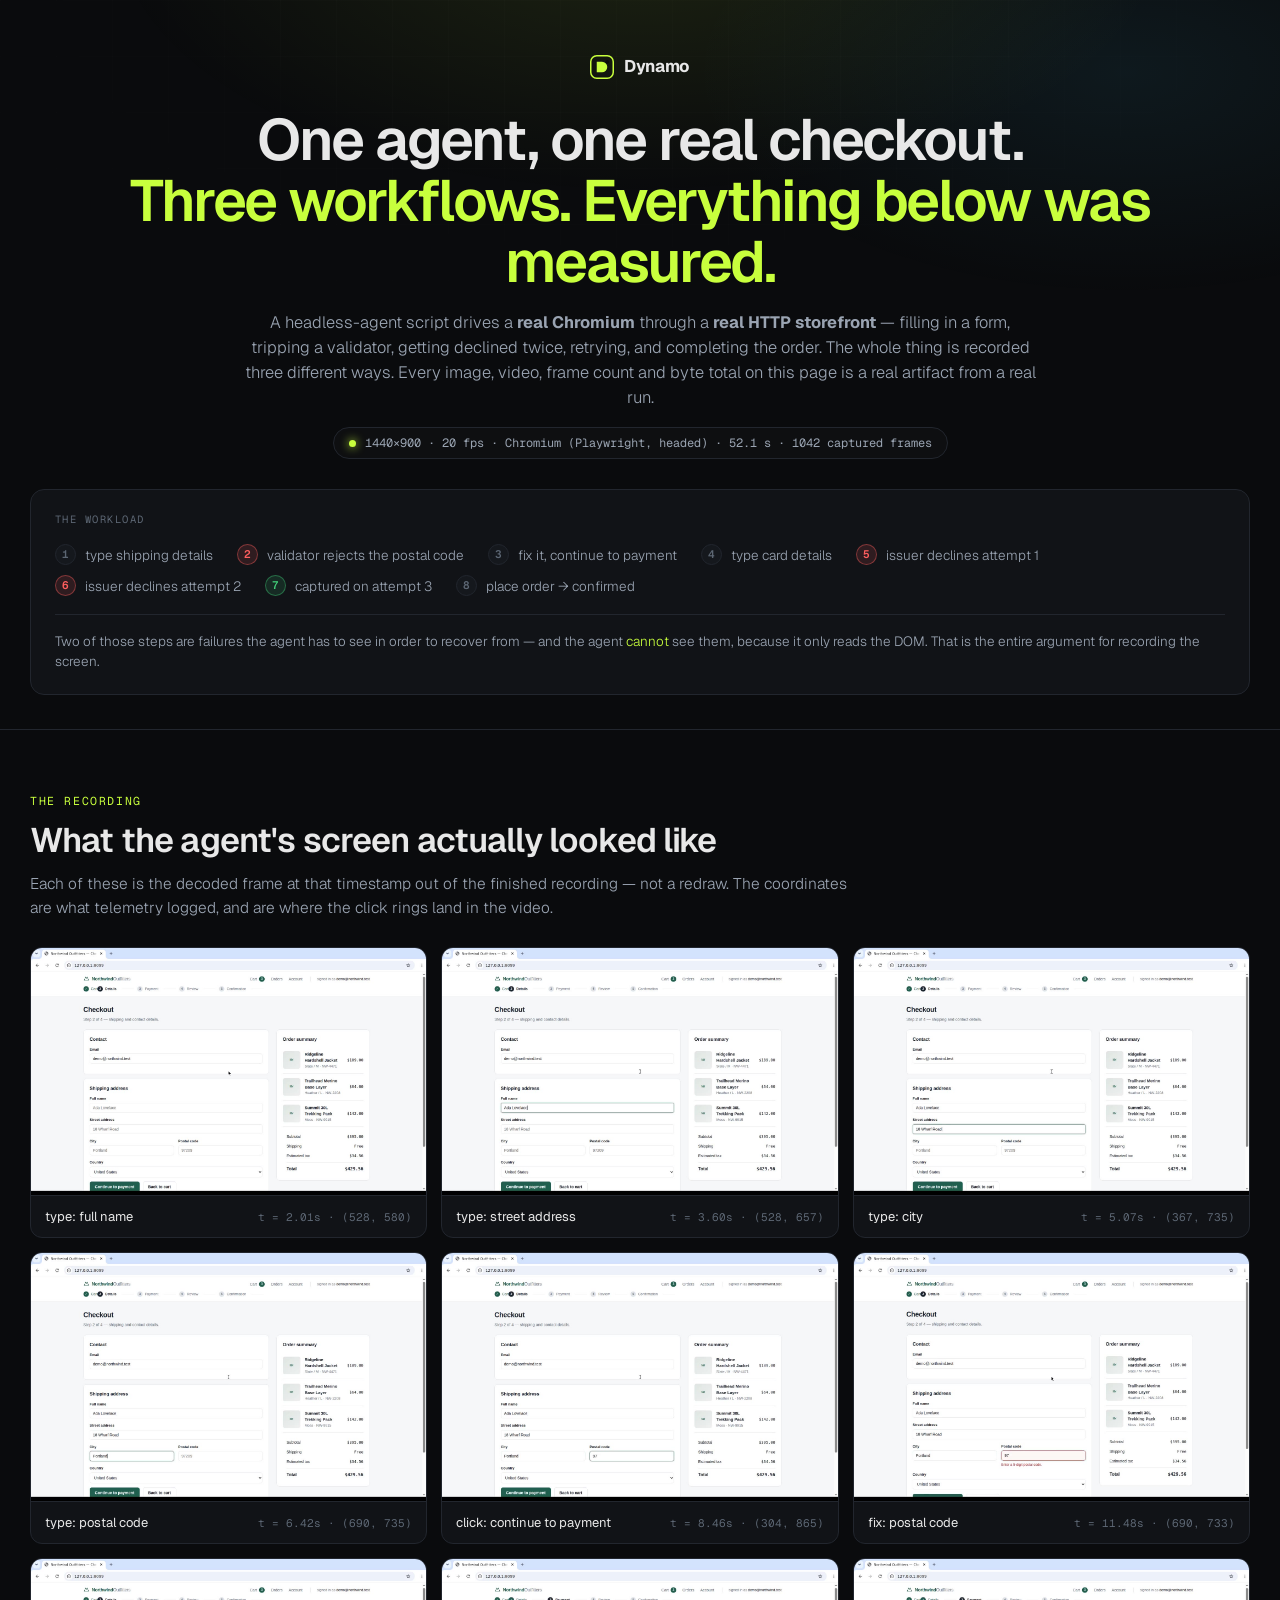
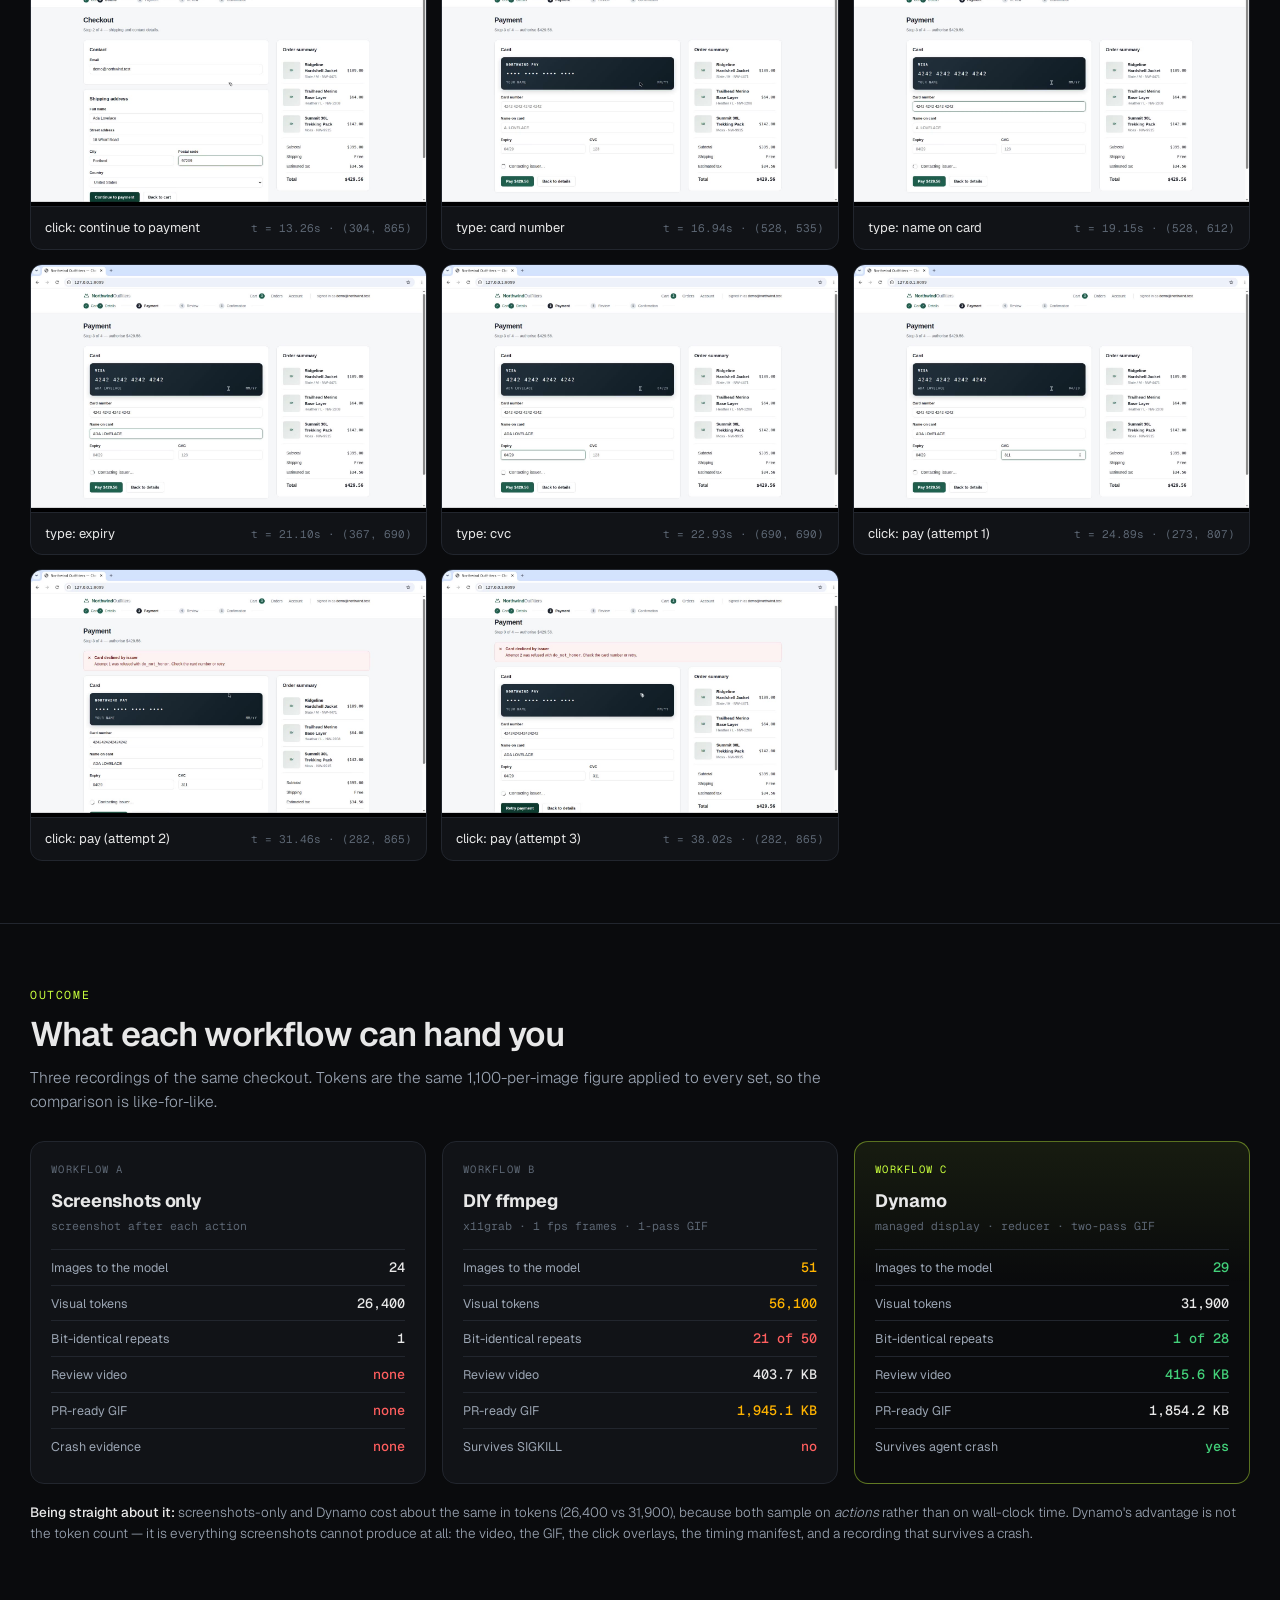
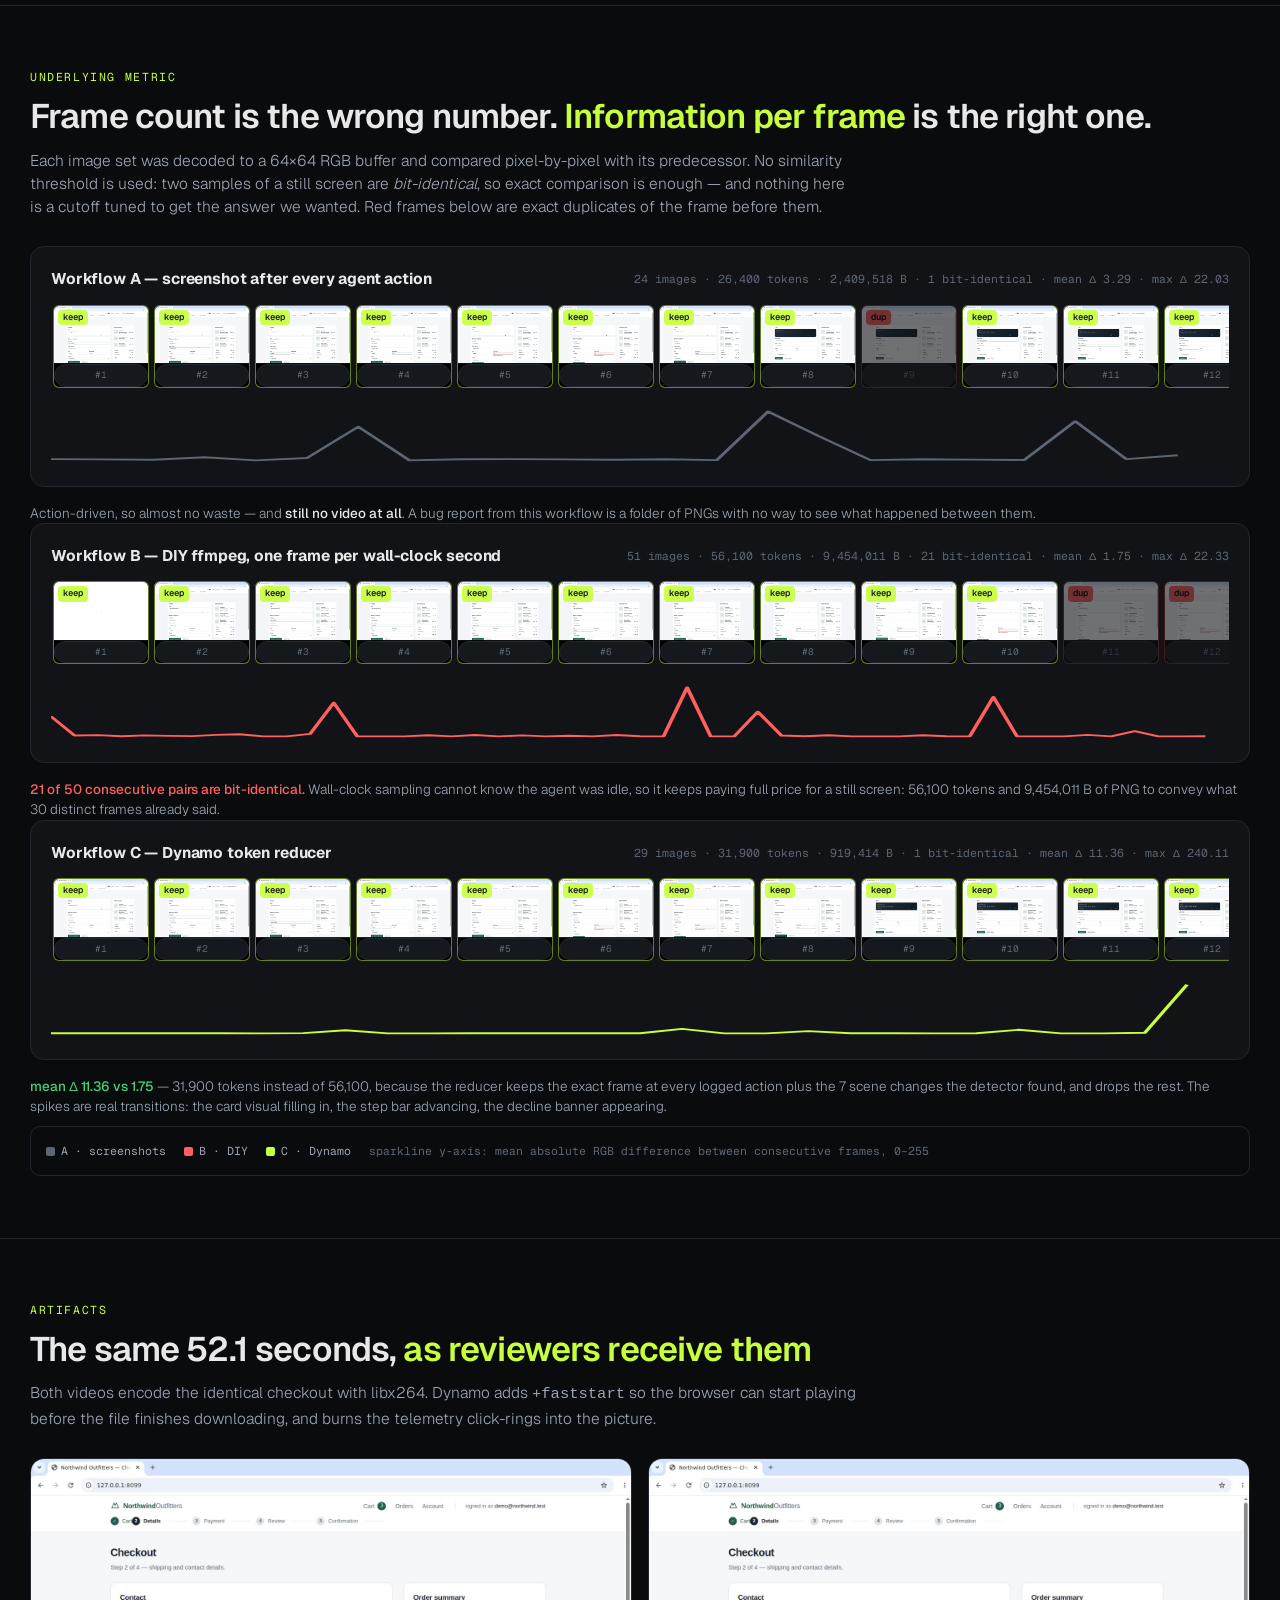
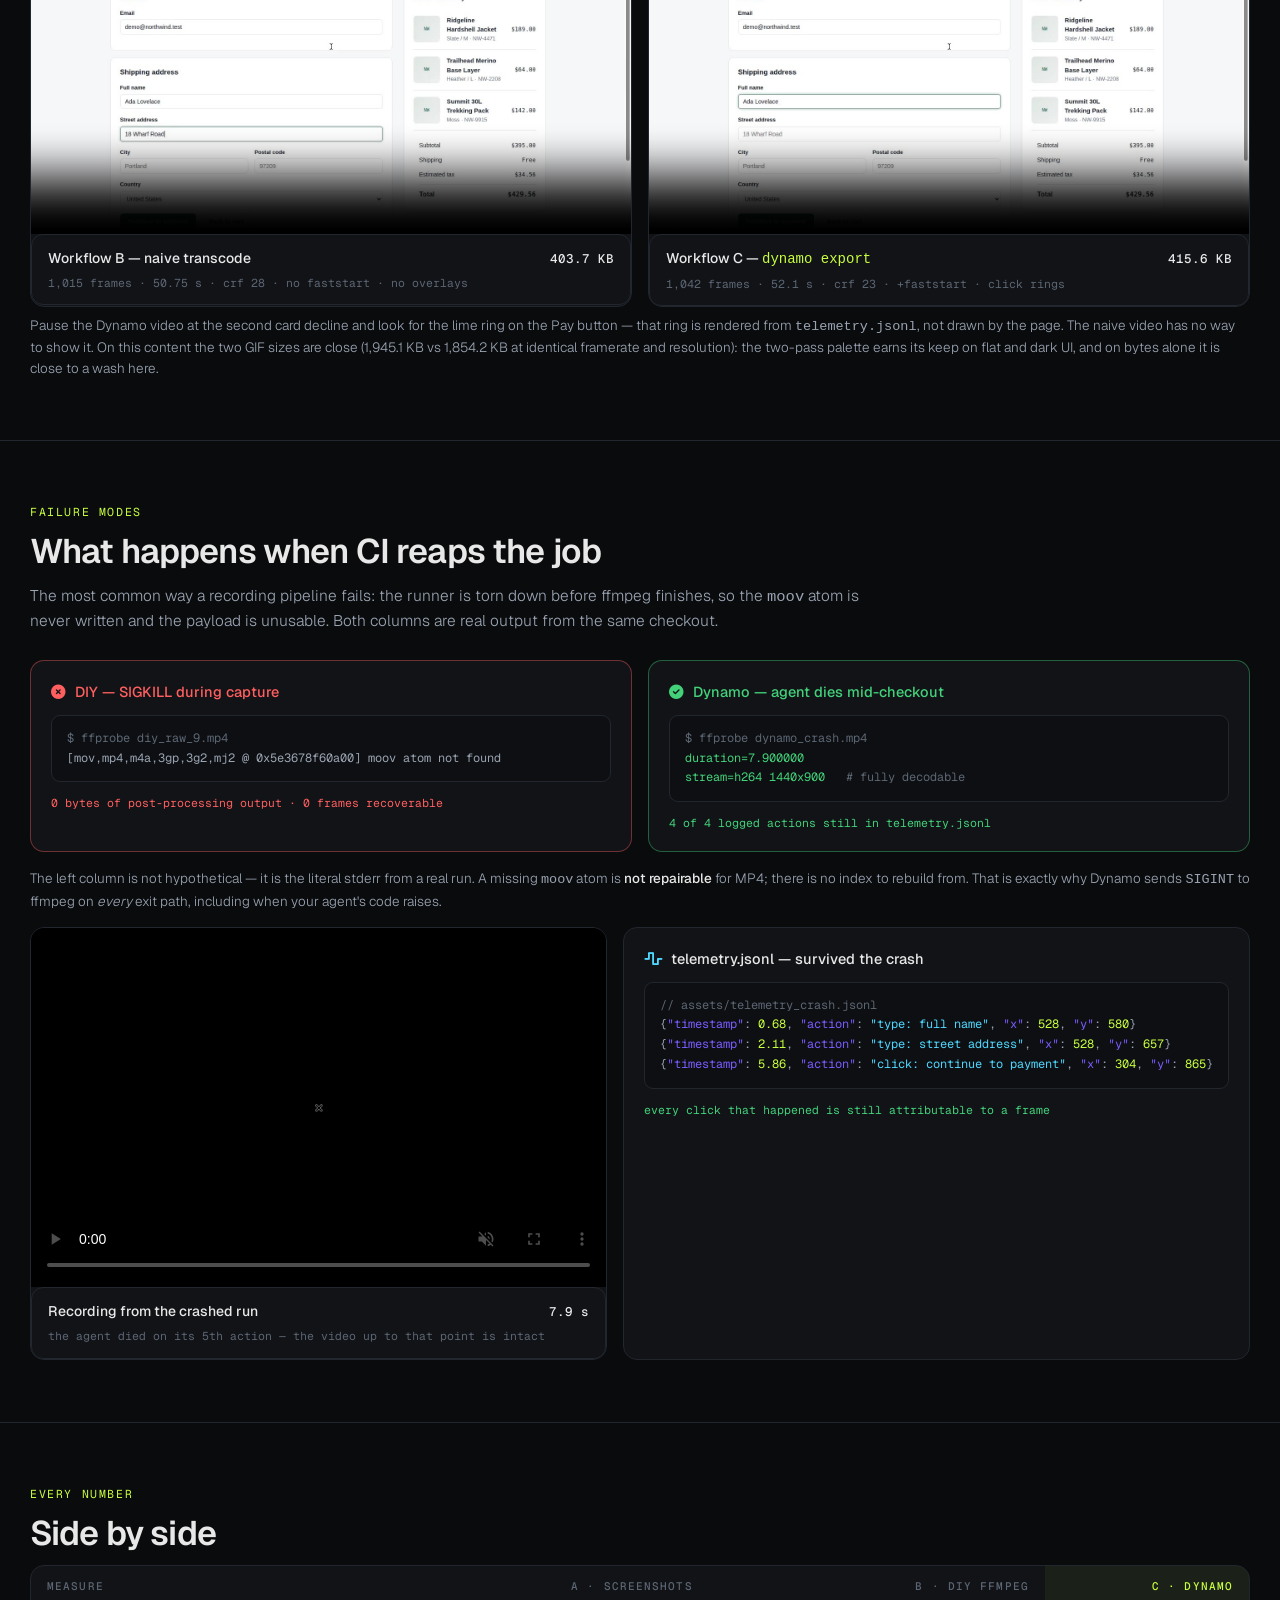
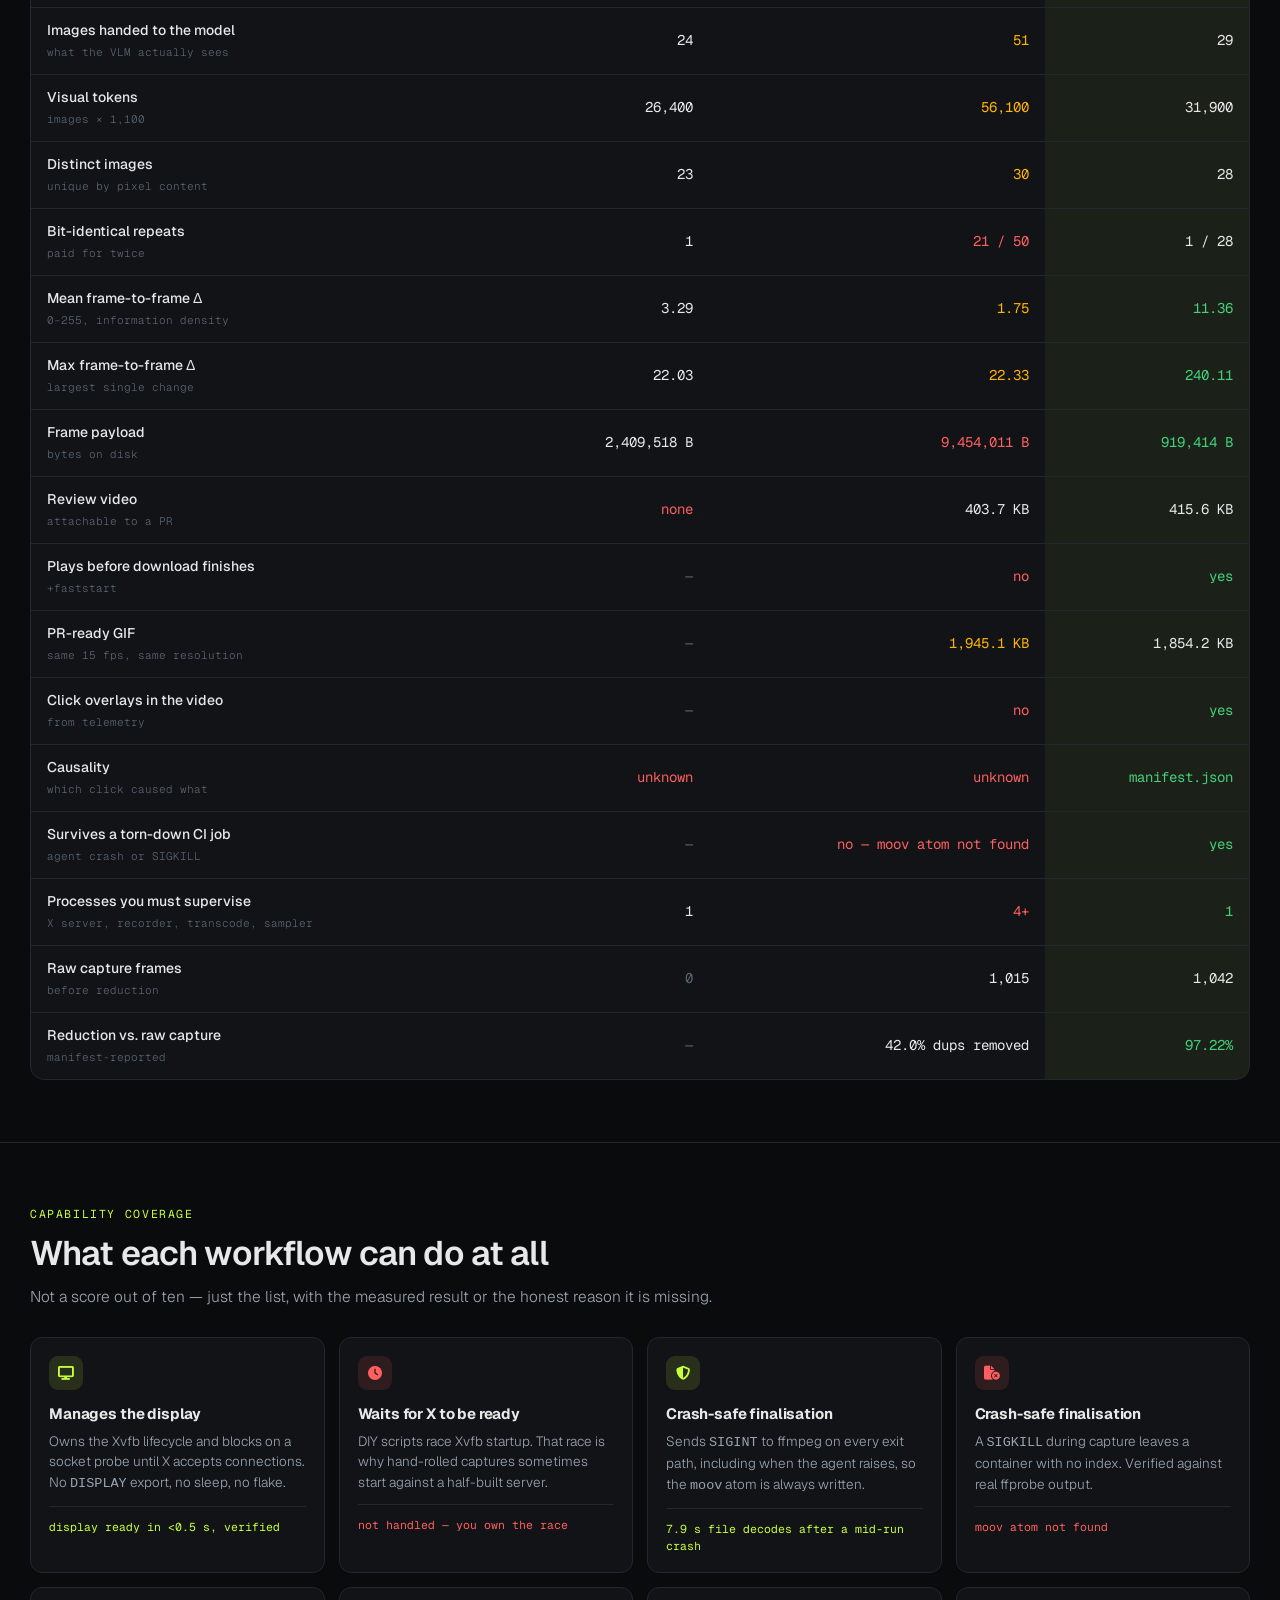
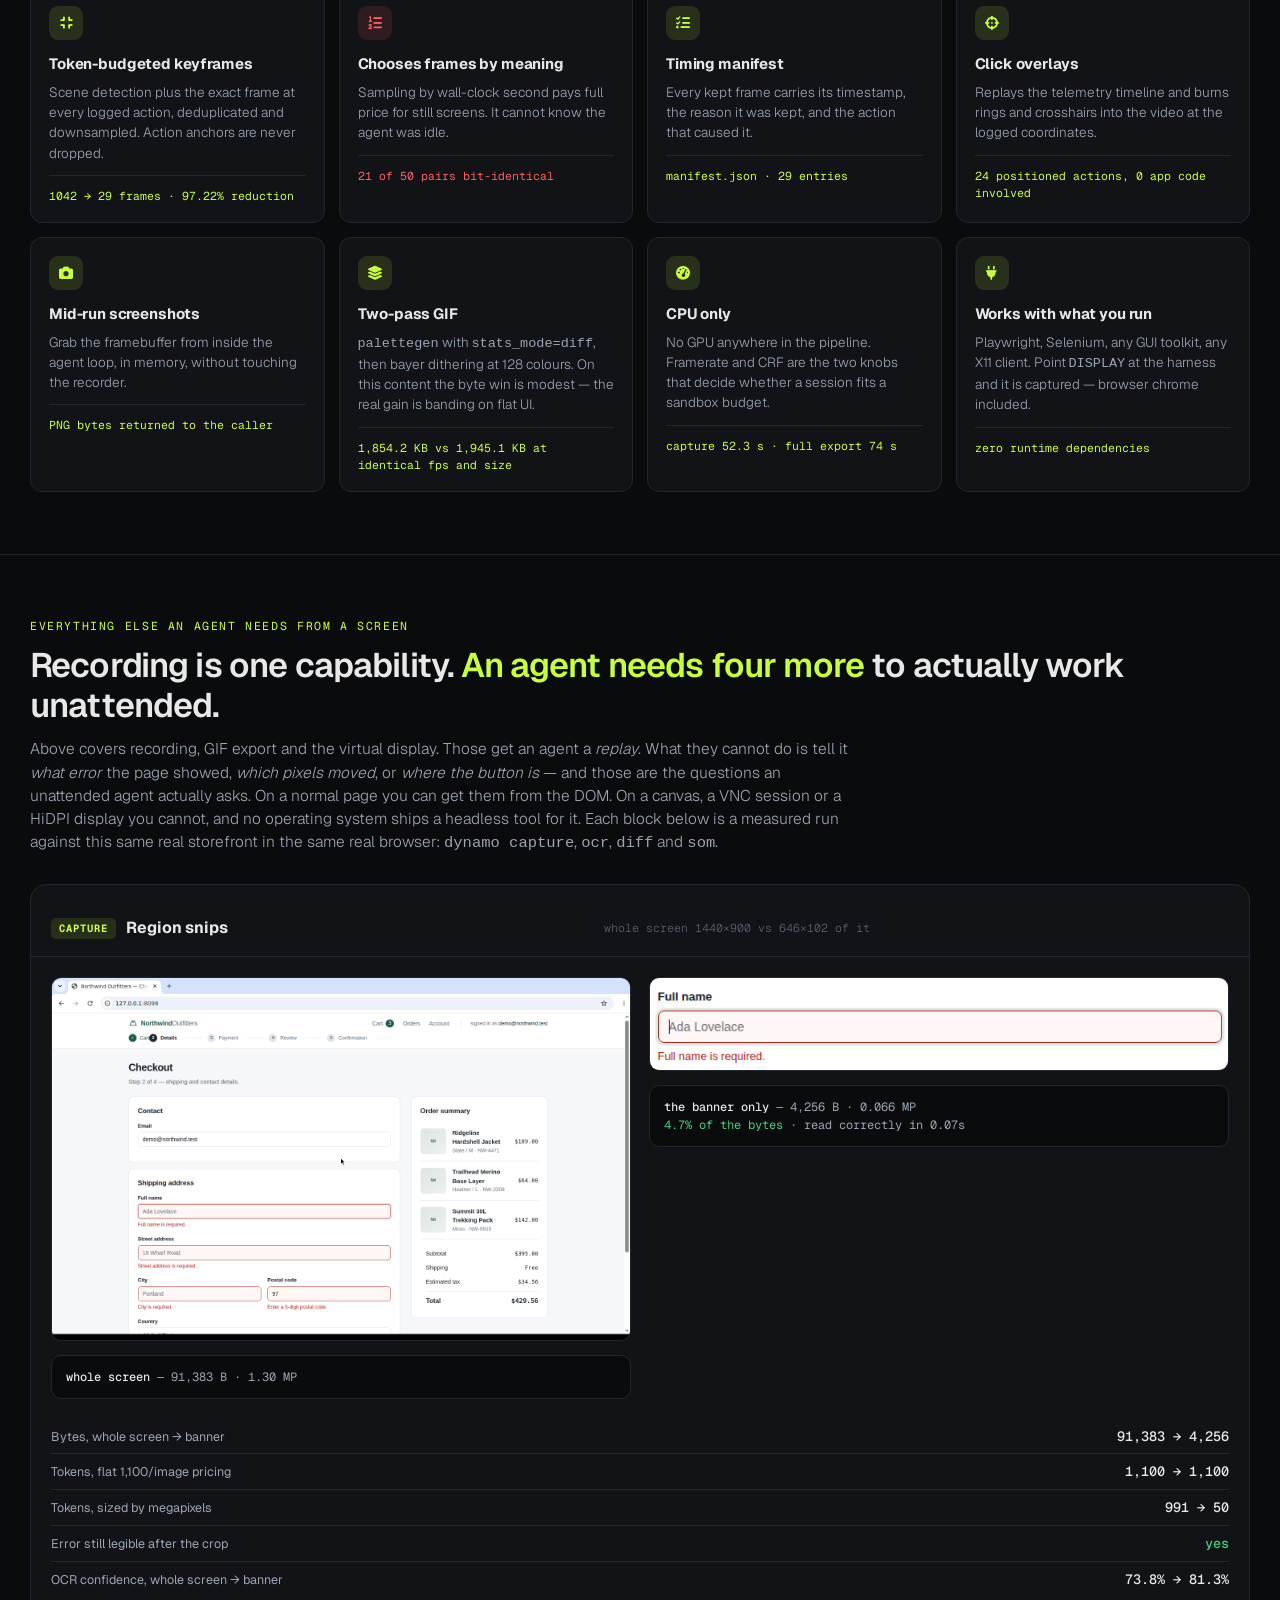
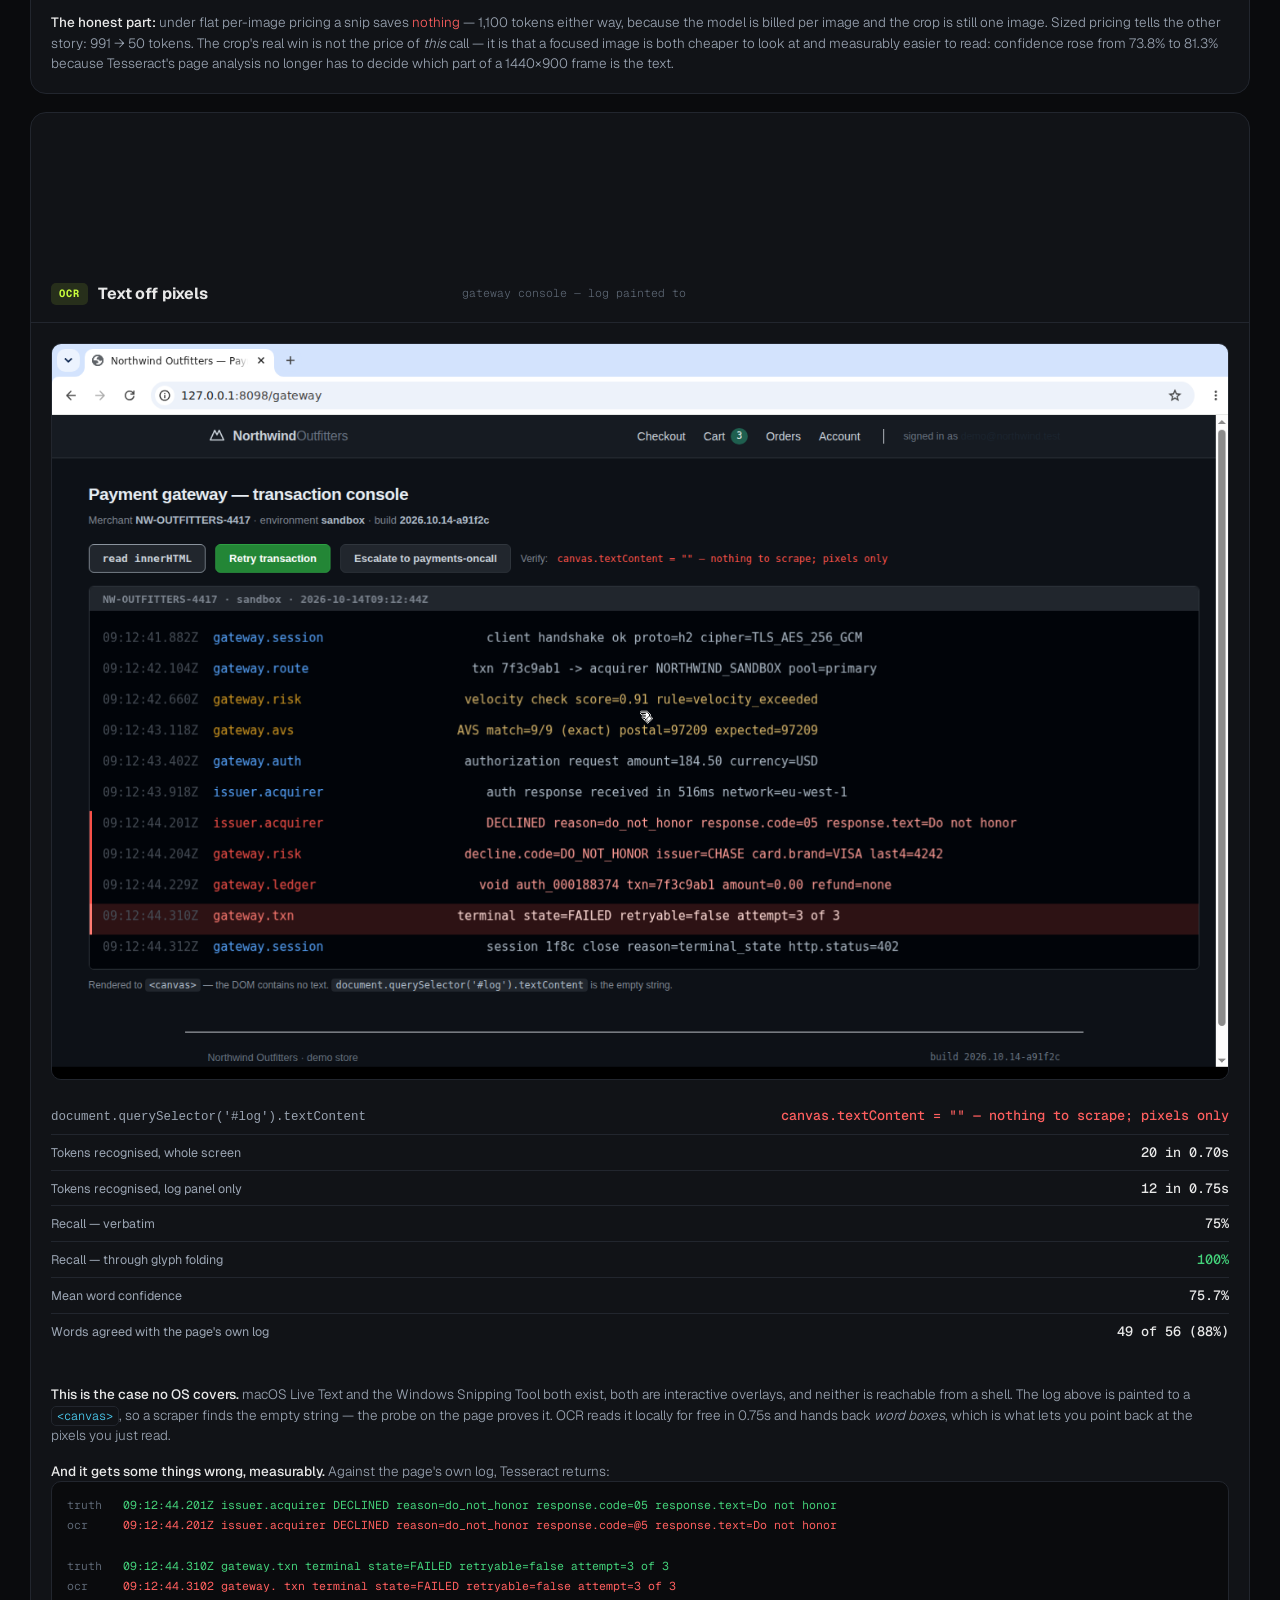
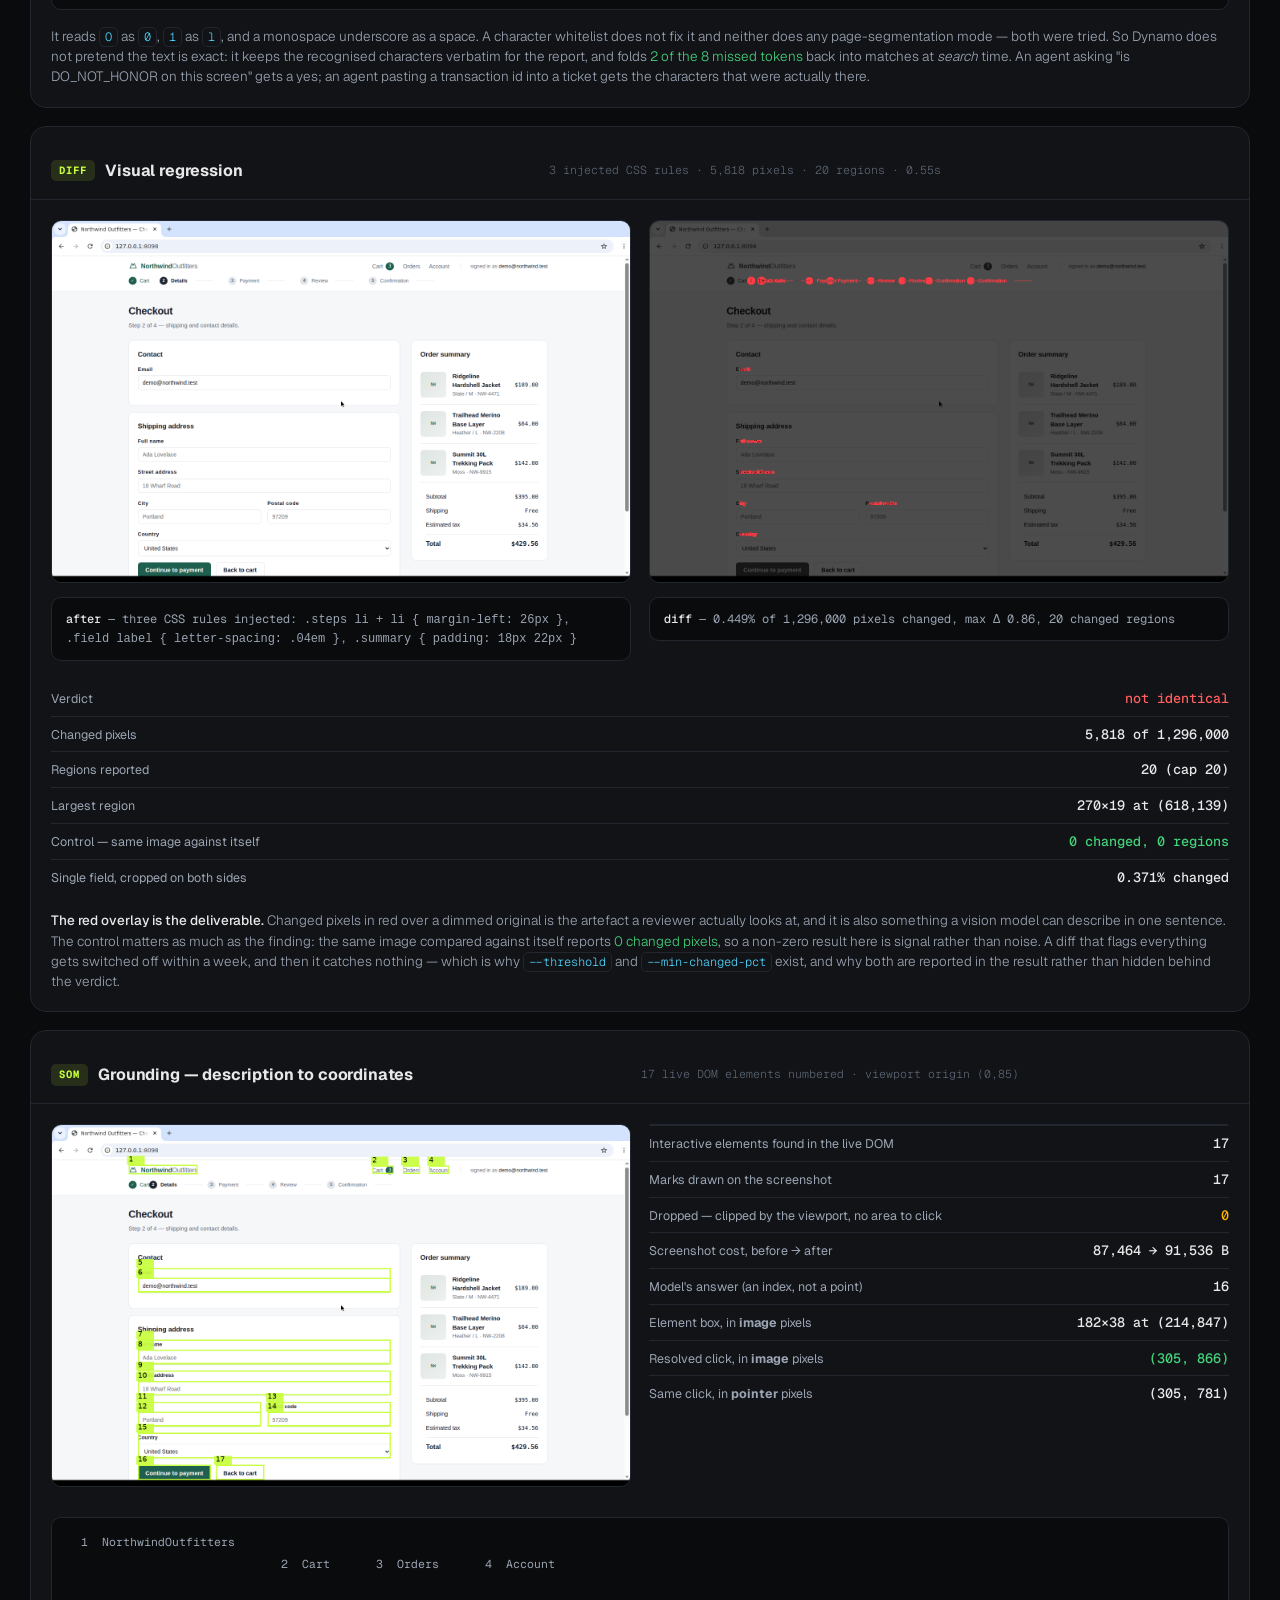
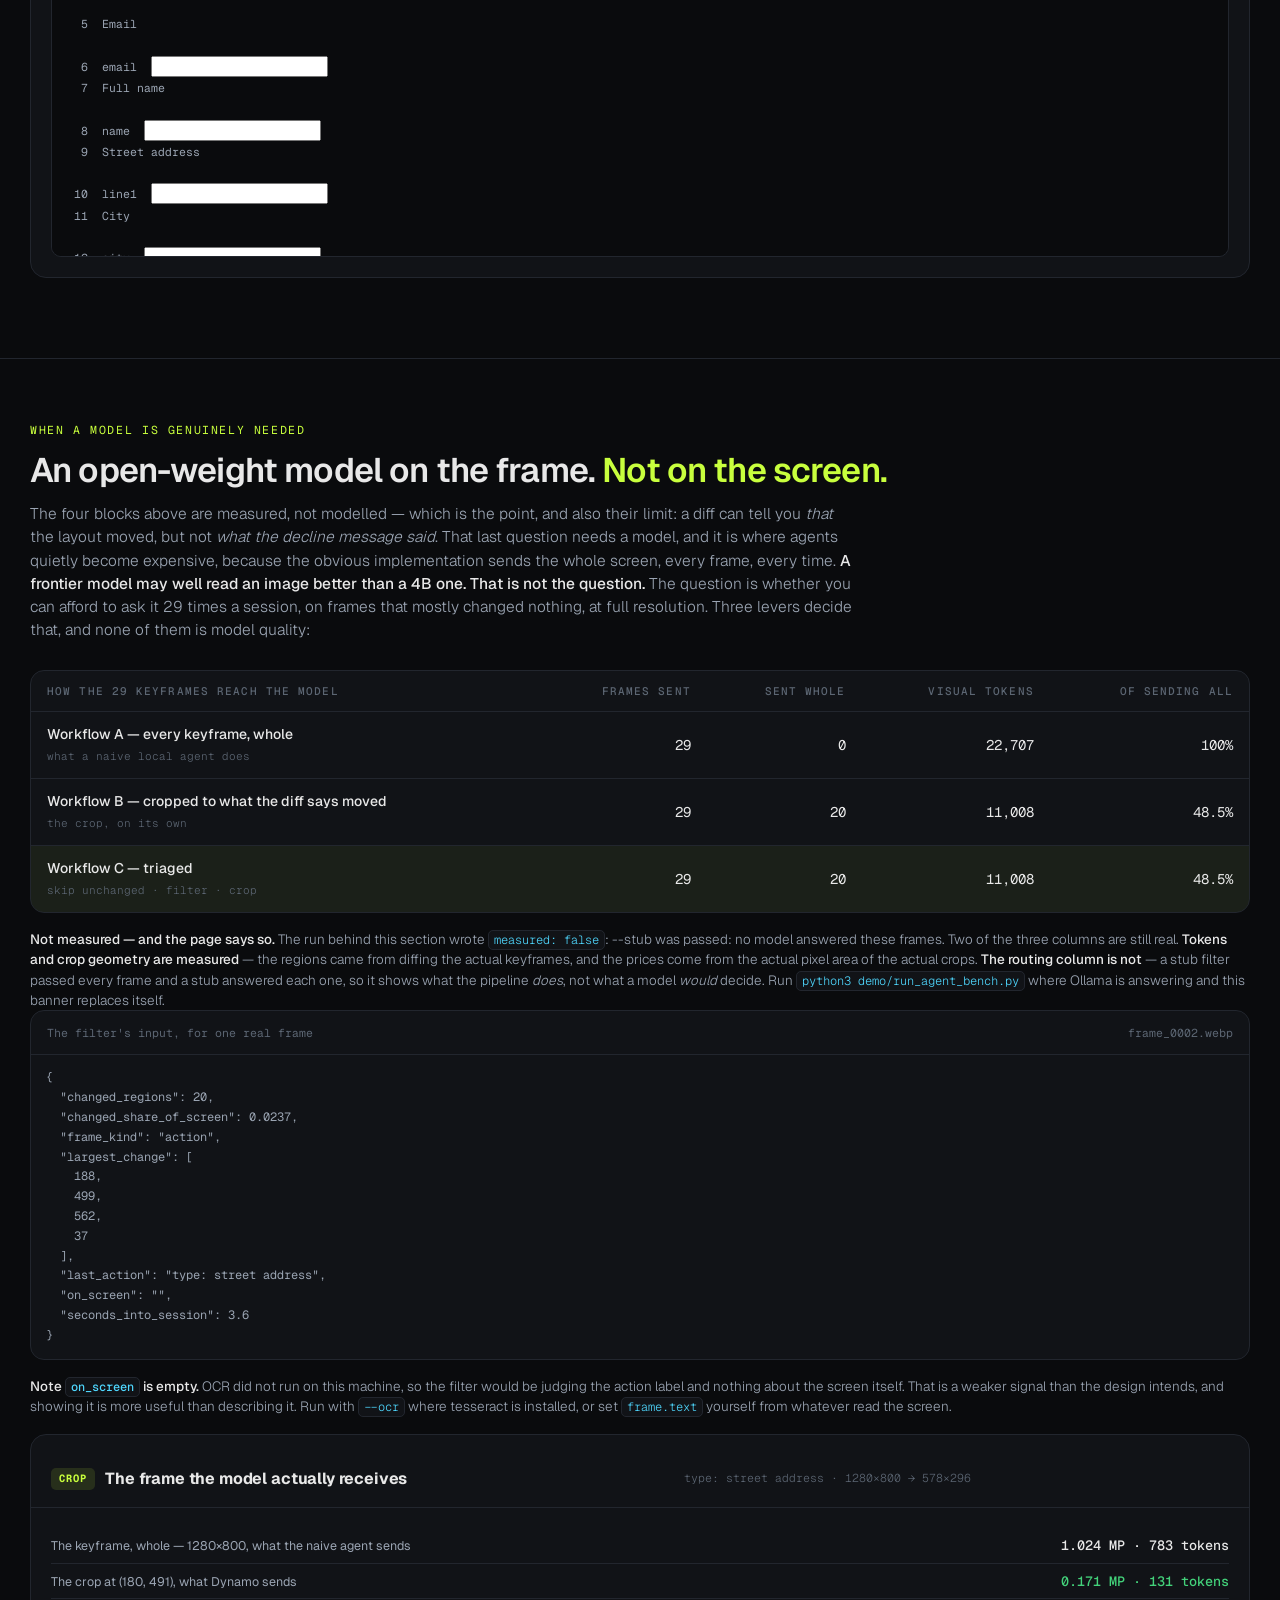
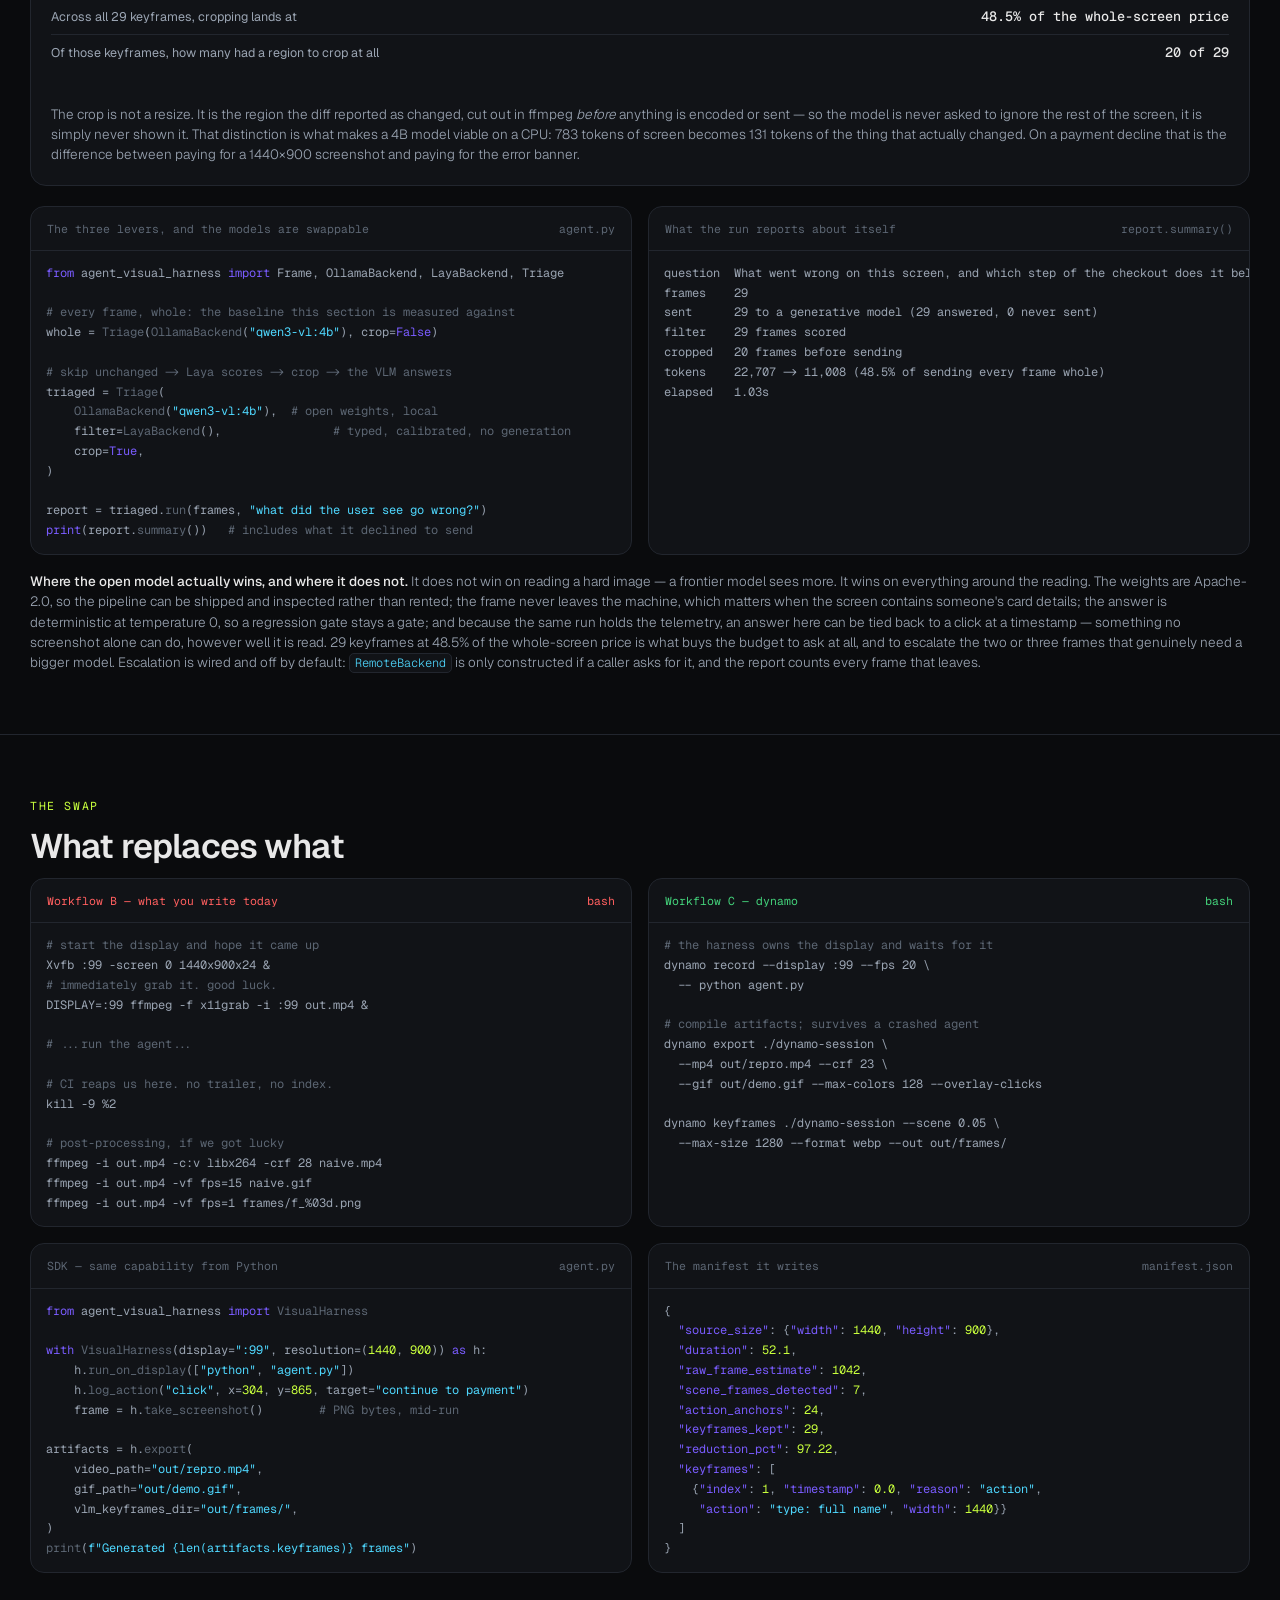
==== demo/index.html @ 077f7cc2 "Check the public surface against itself __all__ is the promise the README makes to whoever types the" ====
<!DOCTYPE html>
<html lang="en">
<head>
<meta charset="UTF-8">
<meta name="viewport" content="width=device-width, initial-scale=1.0">
<title>Dynamo — one real agent checkout, three workflows, measured</title>
<meta name="description" content="A real headless-Chromium agent drives a real checkout flow — including a declined card — through three capture workflows. Every artifact and every number is measured.">
<link rel="preconnect" href="https://fonts.googleapis.com">
<link rel="preconnect" href="https://fonts.gstatic.com" crossorigin>
<link href="https://fonts.googleapis.com/css2?family=Geist:wght@300;400;500;600;700&family=Geist+Mono:wght@400;500;600&display=swap" rel="stylesheet">
<link rel="stylesheet" href="https://cdn.jsdelivr.net/npm/@fortawesome/fontawesome-free@6.4.0/css/all.min.css">
<style>
:root{
  --bg:#0A0B0D; --panel:#111317; --panel-2:#15181D; --line:#22262E;
  --volt:#C8FF3D; --cyan:#4FD8FF; --red:#FF5F5F; --amber:#FFB300; --green:#43D17A; --violet:#7A5CFF;
  --text:#E8E8E8; --dim:#9AA4B2; --faint:#5C6673;
  --mono:'Geist Mono',ui-monospace,SFMono-Regular,Menlo,monospace;
  --sans:'Geist',-apple-system,BlinkMacSystemFont,'Segoe UI',sans-serif;
}
*{box-sizing:border-box}
html{scroll-behavior:smooth}
body{margin:0;background:var(--bg);color:var(--text);font-family:var(--sans);
  -webkit-font-smoothing:antialiased;line-height:1.5}
.bg-grid{position:fixed;inset:0;z-index:0;pointer-events:none;opacity:.5;
  background-image:linear-gradient(rgba(255,255,255,.022) 1px,transparent 1px),
                   linear-gradient(90deg,rgba(255,255,255,.022) 1px,transparent 1px);
  background-size:56px 56px;
  -webkit-mask-image:radial-gradient(ellipse 90% 55% at 50% 0%,#000 30%,transparent 78%);
  mask-image:radial-gradient(ellipse 90% 55% at 50% 0%,#000 30%,transparent 78%)}
.bg-glow{position:fixed;inset:0;z-index:0;pointer-events:none;
  background:radial-gradient(760px 380px at 50% -8%,rgba(200,255,61,.10),transparent 70%),
             radial-gradient(620px 320px at 88% 8%,rgba(79,216,255,.07),transparent 70%)}
.wrap{position:relative;z-index:1}
.container{width:min(1220px,calc(100% - 48px));margin-inline:auto}

header{padding:54px 0 34px;text-align:center}
.brand{display:inline-flex;align-items:center;gap:10px;font-weight:700;letter-spacing:-.02em;font-size:17px;color:var(--text);text-decoration:none}
.brand-mark{color:var(--volt);display:inline-flex}
h1{font-size:clamp(32px,5.2vw,58px);line-height:1.05;letter-spacing:-.035em;margin:24px 0 0;font-weight:600}
h1 em{font-style:normal;color:var(--volt)}
.sub{max-width:800px;margin:18px auto 0;color:var(--dim);font-size:16.5px;font-weight:300}
.pill{display:inline-flex;align-items:center;gap:9px;border:1px solid var(--line);border-radius:999px;
  padding:6px 15px;font-family:var(--mono);font-size:12px;color:var(--dim);background:rgba(255,255,255,.02);margin-top:18px}
.pill .dot{width:7px;height:7px;border-radius:50%;background:var(--volt);box-shadow:0 0 10px var(--volt)}

.scene{margin-top:30px;border:1px solid var(--line);border-radius:14px;background:var(--panel);padding:22px 24px;text-align:left}
.scene-label{font-family:var(--mono);font-size:10.5px;letter-spacing:.14em;text-transform:uppercase;color:var(--faint);margin-bottom:16px}
.flow{list-style:none;margin:0;padding:0;display:flex;flex-wrap:wrap;gap:10px 24px}
.flow li{display:flex;align-items:center;gap:9px;font-size:13.5px;color:var(--dim);font-weight:300}
.flow .n{width:21px;height:21px;border-radius:50%;display:grid;place-items:center;font-family:var(--mono);
  font-size:11px;font-weight:600;background:var(--panel-2);color:var(--faint);border:1px solid var(--line);flex:0 0 auto}
.flow .n.bad{background:rgba(255,95,95,.13);color:var(--red);border-color:rgba(255,95,95,.4)}
.flow .n.good{background:rgba(67,209,122,.13);color:var(--green);border-color:rgba(67,209,122,.4)}
.scene-note{margin:18px 0 0;padding-top:16px;border-top:1px solid var(--line);color:var(--dim);font-size:13.5px;font-weight:300}
.scene-note em{color:var(--volt);font-style:normal}

section{padding:62px 0;border-top:1px solid var(--line)}
.eyebrow{font-family:var(--mono);font-size:11.5px;letter-spacing:.14em;text-transform:uppercase;color:var(--volt);margin:0 0 12px}
h2{font-size:clamp(24px,3vw,34px);letter-spacing:-.025em;margin:0 0 12px;font-weight:600;line-height:1.16}
h2 em{font-style:normal;color:var(--volt)}
.lede{color:var(--dim);font-size:15.5px;max-width:830px;margin:0 0 28px;font-weight:300}
.lede b{color:var(--text);font-weight:500}

/* ---------- verdict ---------- */
.verdicts{display:grid;grid-template-columns:repeat(3,1fr);gap:16px}
.vcard{background:var(--panel);border:1px solid var(--line);border-radius:14px;padding:20px}
.vcard.win{border-color:rgba(200,255,61,.42);background:linear-gradient(180deg,rgba(200,255,61,.07),transparent 42%)}
.vcard .tag{font-family:var(--mono);font-size:10.5px;letter-spacing:.12em;text-transform:uppercase;color:var(--faint)}
.vcard.win .tag{color:var(--volt)}
.vcard h3{margin:9px 0 3px;font-size:18px;letter-spacing:-.015em}
.vcard .role{font-family:var(--mono);font-size:11.5px;color:var(--faint);margin-bottom:15px}
.vstat{display:flex;justify-content:space-between;align-items:baseline;gap:12px;padding:7px 0;border-top:1px solid var(--line)}
.vstat .k{font-size:12.5px;color:var(--dim)}
.vstat .v{font-family:var(--mono);font-size:13.5px;font-weight:500}
.good{color:var(--green)} .bad{color:var(--red)} .warn{color:var(--amber)} .na{color:var(--faint)}

/* ---------- stills gallery ---------- */
.stills{display:grid;grid-template-columns:repeat(auto-fill,minmax(320px,1fr));gap:14px}
.still{margin:0;background:var(--panel);border:1px solid var(--line);border-radius:12px;overflow:hidden}
.still img{display:block;width:100%;aspect-ratio:1440/900;object-fit:cover;object-position:top left;background:#000}
.still figcaption{padding:11px 14px;display:flex;justify-content:space-between;gap:12px;align-items:baseline;
  border-top:1px solid var(--line);font-size:13px}
.still .t{color:var(--text)}
.still .ts{font-family:var(--mono);font-size:11px;color:var(--faint);white-space:nowrap}

/* ---------- filmstrips ---------- */
.strip-block{background:var(--panel);border:1px solid var(--line);border-radius:14px;padding:20px;margin-bottom:16px}
.strip-head{display:flex;justify-content:space-between;align-items:center;gap:16px;flex-wrap:wrap}
.strip-head h4{margin:0;font-size:15.5px;letter-spacing:-.01em}
.strip-head .meta{font-family:var(--mono);font-size:11.5px;color:var(--faint)}
.strip{display:flex;gap:5px;overflow-x:auto;padding:14px 2px 6px}
.fr{flex:0 0 auto;width:96px;border-radius:6px;overflow:hidden;border:1.5px solid var(--line);position:relative;background:#000}
.fr img{display:block;width:100%;aspect-ratio:1440/900;object-fit:cover;object-position:top left}
.fr .cap{font-family:var(--mono);font-size:9.5px;color:var(--faint);text-align:center;padding:3px 0;background:var(--panel-2)}
.fr.dup{border-color:rgba(255,95,95,.5);opacity:.4}
.fr.dup::after{content:'dup';position:absolute;top:4px;left:4px;background:var(--red);color:#000;
  font-family:var(--mono);font-size:9px;font-weight:600;padding:1px 5px;border-radius:4px}
.fr.keep{border-color:rgba(200,255,61,.5)}
.fr.keep::after{content:'keep';position:absolute;top:4px;left:4px;background:var(--volt);color:#000;
  font-family:var(--mono);font-size:9px;font-weight:600;padding:1px 5px;border-radius:4px;opacity:.9}
.spark{height:62px;width:100%;margin-top:10px;display:block}
.legend{display:flex;gap:18px;flex-wrap:wrap;font-family:var(--mono);font-size:11px;color:var(--faint);margin-top:10px}
.legend i{display:inline-block;width:9px;height:9px;border-radius:2px;margin-right:6px;vertical-align:-1px}
.note{color:var(--dim);font-size:13.5px;font-weight:300;margin:8px 0 0}
.note b{color:var(--text);font-weight:500}
.note .r{color:var(--red);font-weight:500}
.note .g{color:var(--green);font-weight:500}

/* ---------- media ---------- */
.media-grid{display:grid;grid-template-columns:repeat(2,1fr);gap:16px}
.media{background:var(--panel);border:1px solid var(--line);border-radius:14px;overflow:hidden}
.media video{display:block;width:100%;aspect-ratio:1440/900;object-fit:cover;background:#000}
.media .cap{padding:13px 16px;border-top:1px solid var(--line)}
.media .cap .t{font-size:14px;font-weight:500;display:flex;justify-content:space-between;gap:12px;align-items:baseline}
.media .cap .t b{font-family:var(--mono);font-size:12.5px;font-weight:500}
.media .cap .d{font-family:var(--mono);font-size:11.5px;color:var(--faint);margin-top:5px}

/* ---------- crash ---------- */
.crash{display:grid;grid-template-columns:1fr 1fr;gap:16px}
.cbox{background:var(--panel);border:1px solid var(--line);border-radius:14px;padding:20px}
.cbox.bad{border-color:rgba(255,95,95,.4)} .cbox.good{border-color:rgba(67,209,122,.4)}
.cbox .hd{display:flex;align-items:center;gap:9px;font-size:14.5px;font-weight:500;margin-bottom:12px}
pre{background:#0D0F12;border:1px solid var(--line);border-radius:9px;padding:13px 15px;overflow-x:auto;
  font-family:var(--mono);font-size:12px;line-height:1.65;margin:0;color:var(--dim)}
pre .k{color:var(--violet)} pre .s{color:var(--cyan)} pre .n{color:var(--volt)} pre .c{color:var(--faint)}
pre .g{color:var(--green)} pre .r{color:var(--red)}
.cbox .foot{font-family:var(--mono);font-size:11.5px;margin-top:12px}
.cbox .foot.ok{color:var(--green)} .cbox .foot.no{color:var(--red)}

/* ---------- table ---------- */
.tablewrap{overflow-x:auto;border:1px solid var(--line);border-radius:14px;background:var(--panel)}
table{border-collapse:collapse;width:100%;min-width:760px;font-size:14px}
th,td{padding:12px 16px;text-align:left;border-bottom:1px solid var(--line)}
thead th{font-family:var(--mono);font-size:11px;letter-spacing:.1em;text-transform:uppercase;color:var(--faint);font-weight:500}
tbody tr:last-child td{border-bottom:0}
td.num,th.num{text-align:right;font-family:var(--mono);font-variant-numeric:tabular-nums}
.col-dyn{background:rgba(200,255,61,.055)}
thead .col-dyn{color:var(--volt)}
td.rowlab{color:var(--dim);font-weight:300}
td.rowlab b{color:var(--text);font-weight:500;display:block}
td.rowlab span{font-family:var(--mono);font-size:11px;color:var(--faint)}

/* ---------- code ---------- */
.code{display:grid;grid-template-columns:1fr 1fr;gap:16px}
.codecard{background:var(--panel);border:1px solid var(--line);border-radius:14px;overflow:hidden}
.codecard .hd{padding:13px 16px;border-bottom:1px solid var(--line);font-family:var(--mono);font-size:11.5px;
  color:var(--faint);display:flex;justify-content:space-between;gap:10px}
.codecard.bad .hd{color:var(--red)} .codecard.good .hd{color:var(--green)}
.codecard pre{border:0;border-radius:0;background:transparent}

/* ---------- capability grid ---------- */
.caps{display:grid;grid-template-columns:repeat(auto-fit,minmax(268px,1fr));gap:14px}
.cap{background:var(--panel);border:1px solid var(--line);border-radius:12px;padding:18px}
.cap .ic{width:34px;height:34px;border-radius:9px;display:grid;place-items:center;margin-bottom:13px;font-size:14px;
  background:rgba(200,255,61,.12);color:var(--volt)}
.cap h4{margin:0 0 6px;font-size:15px;letter-spacing:-.01em}
.cap p{margin:0;color:var(--dim);font-size:13.5px;font-weight:300}
.cap .metric{margin-top:12px;padding-top:11px;border-top:1px solid var(--line);font-family:var(--mono);font-size:11.5px;color:var(--volt)}
.cap.miss .ic{background:rgba(255,95,95,.12);color:var(--red)}
.cap.miss .metric{color:var(--red)}

/* ---------- inspection capabilities ---------- */
.insp{border:1px solid var(--line);border-radius:16px;background:var(--panel);overflow:hidden;margin-bottom:18px}
.insp-hd{display:flex;justify-content:space-between;align-items:baseline;gap:18px;flex-wrap:wrap;
  padding:16px 20px;border-bottom:1px solid var(--line)}
.insp-hd h3{margin:0;font-size:16px;letter-spacing:-.01em;display:flex;align-items:center;gap:10px}
.insp-hd h3 .tag{font-family:var(--mono);font-size:10.5px;letter-spacing:.1em;text-transform:uppercase;
  color:var(--volt);background:rgba(200,255,61,.12);padding:3px 8px;border-radius:5px}
.insp-hd .sub{font-family:var(--mono);font-size:11.5px;color:var(--faint)}
.insp-bd{padding:20px;display:grid;grid-template-columns:1fr 1fr;gap:18px;align-items:start}
.insp-bd.one{grid-template-columns:1fr}
.insp-bd .shot{border:1px solid var(--line);border-radius:10px;overflow:hidden;background:#000}
.insp-bd .shot img{display:block;width:100%}
.insp-bd .shot.dark img{background:#000}
.insp-facts{display:grid;gap:0}
.insp-facts .vstat:first-child{border-top:0}
.insp-verdict{margin-top:14px;padding:12px 14px;border-radius:10px;border:1px solid var(--line);
  background:var(--bg);font-family:var(--mono);font-size:12px;color:var(--dim);word-break:break-word}
.insp-verdict b{color:var(--text);font-weight:500}
.insp-verdict .bad{color:var(--red)} .insp-verdict .good{color:var(--green)}
.insp-note{margin:16px 0 0;font-size:13.5px;color:var(--dim);font-weight:300}
.insp-note b{color:var(--text);font-weight:500}
.insp-note code{font-family:var(--mono);font-size:12px;background:var(--panel);
  border:1px solid var(--line);border-radius:5px;padding:1px 5px;color:var(--cyan)}
.transcript{font-family:var(--mono);font-size:11.5px;line-height:1.75;margin:0;
  background:var(--bg);border:1px solid var(--line);border-radius:10px;padding:13px 15px;
  overflow-x:auto;white-space:pre;color:var(--dim)}
.transcript .was{color:var(--green)}
.transcript .now{color:var(--red)}
.transcript .lbl{color:var(--faint)}
.hidpi-grid{display:grid;grid-template-columns:1fr 1fr;gap:14px}
.hidpi-grid .cell{border:1px solid var(--line);border-radius:10px;overflow:hidden}
.hidpi-grid .cell img{display:block;width:100%;background:#000}
.hidpi-grid .cap2{padding:10px 13px;font-family:var(--mono);font-size:11.5px;color:var(--dim)}
.hidpi-grid .cap2 b{display:block;margin-top:4px;font-size:12.5px}
.hidpi-grid .miss .cap2 b{color:var(--red)}
.hidpi-grid .hit .cap2 b{color:var(--green)}
.legend{font-family:var(--mono);font-size:11.5px;color:var(--dim);line-height:1.85;
  max-height:340px;overflow:auto;background:var(--bg);border:1px solid var(--line);
  border-radius:10px;padding:13px 15px;white-space:pre}

footer{padding:46px 0 60px;border-top:1px solid var(--line);color:var(--faint);font-size:12.5px;
  display:flex;justify-content:space-between;gap:20px;flex-wrap:wrap}
footer .mono{font-family:var(--mono)}

@media(max-width:940px){
  .verdicts,.media-grid,.crash,.code{grid-template-columns:1fr}
  .insp-bd,.hidpi-grid{grid-template-columns:1fr}
  .container{width:calc(100% - 32px)}
  section{padding:46px 0}
}
</style>
</head>
<body>
<div class="bg-grid"></div><div class="bg-glow"></div>
<div class="wrap">

<header class="container">
  <a class="brand" href="#top">
    <span class="brand-mark"><svg viewBox="0 0 32 32" width="24" height="24"><rect x="1" y="1" width="30" height="30" rx="8" fill="none" stroke="currentColor" stroke-width="2"/><path d="M9 9h7a7 7 0 0 1 0 14H9z" fill="currentColor"/><circle cx="23" cy="9" r="2.5" fill="#0A0B0D"/></svg></span>
    Dynamo
  </a>
  <h1 id="top">One agent, one real checkout.<br><em>Three workflows. Everything below was measured.</em></h1>
  <p class="sub">A headless-agent script drives a <b>real Chromium</b> through a <b>real HTTP
  storefront</b> — filling in a form, tripping a validator, getting declined twice, retrying,
  and completing the order. The whole thing is recorded three different ways. Every image,
  video, frame count and byte total on this page is a real artifact from a real run.</p>
  <div class="pill"><span class="dot"></span>1440×900 · 20 fps · Chromium (Playwright, headed) · 52.1 s · 1042 captured frames</div>

  <div class="scene">
    <div class="scene-label">the workload</div>
    <ol class="flow">
      <li><span class="n">1</span>type shipping details</li>
      <li><span class="n bad">2</span>validator rejects the postal code</li>
      <li><span class="n">3</span>fix it, continue to payment</li>
      <li><span class="n">4</span>type card details</li>
      <li><span class="n bad">5</span>issuer declines attempt 1</li>
      <li><span class="n bad">6</span>issuer declines attempt 2</li>
      <li><span class="n good">7</span>captured on attempt 3</li>
      <li><span class="n">8</span>place order → confirmed</li>
    </ol>
    <p class="scene-note">Two of those steps are failures the agent has to see in order to recover
    from — and the agent <em>cannot</em> see them, because it only reads the DOM. That is the entire
    argument for recording the screen.</p>
  </div>
</header>

<!-- ================= WHAT THE AGENT SAW ================= -->
<section>
  <div class="container">
    <p class="eyebrow">The recording</p>
    <h2>What the agent's screen actually looked like</h2>
    <p class="lede">Each of these is the decoded frame at that timestamp out of the finished recording — not a redraw. The coordinates are what telemetry logged, and are where the click rings land in the video.</p><div class="stills"><figure class="still"><img src="assets/stills/still_01.jpg" alt="frame at 2.01s: type: full name" loading="lazy"><figcaption><span class="t">type: full name</span><span class="ts">t = 2.01s · (528, 580)</span></figcaption></figure><figure class="still"><img src="assets/stills/still_02.jpg" alt="frame at 3.6s: type: street address" loading="lazy"><figcaption><span class="t">type: street address</span><span class="ts">t = 3.60s · (528, 657)</span></figcaption></figure><figure class="still"><img src="assets/stills/still_03.jpg" alt="frame at 5.07s: type: city" loading="lazy"><figcaption><span class="t">type: city</span><span class="ts">t = 5.07s · (367, 735)</span></figcaption></figure><figure class="still"><img src="assets/stills/still_04.jpg" alt="frame at 6.42s: type: postal code" loading="lazy"><figcaption><span class="t">type: postal code</span><span class="ts">t = 6.42s · (690, 735)</span></figcaption></figure><figure class="still"><img src="assets/stills/still_05.jpg" alt="frame at 8.46s: click: continue to payment" loading="lazy"><figcaption><span class="t">click: continue to payment</span><span class="ts">t = 8.46s · (304, 865)</span></figcaption></figure><figure class="still"><img src="assets/stills/still_06.jpg" alt="frame at 11.48s: fix: postal code" loading="lazy"><figcaption><span class="t">fix: postal code</span><span class="ts">t = 11.48s · (690, 733)</span></figcaption></figure><figure class="still"><img src="assets/stills/still_07.jpg" alt="frame at 13.26s: click: continue to payment" loading="lazy"><figcaption><span class="t">click: continue to payment</span><span class="ts">t = 13.26s · (304, 865)</span></figcaption></figure><figure class="still"><img src="assets/stills/still_08.jpg" alt="frame at 16.94s: type: card number" loading="lazy"><figcaption><span class="t">type: card number</span><span class="ts">t = 16.94s · (528, 535)</span></figcaption></figure><figure class="still"><img src="assets/stills/still_09.jpg" alt="frame at 19.15s: type: name on card" loading="lazy"><figcaption><span class="t">type: name on card</span><span class="ts">t = 19.15s · (528, 612)</span></figcaption></figure><figure class="still"><img src="assets/stills/still_10.jpg" alt="frame at 21.1s: type: expiry" loading="lazy"><figcaption><span class="t">type: expiry</span><span class="ts">t = 21.10s · (367, 690)</span></figcaption></figure><figure class="still"><img src="assets/stills/still_11.jpg" alt="frame at 22.93s: type: cvc" loading="lazy"><figcaption><span class="t">type: cvc</span><span class="ts">t = 22.93s · (690, 690)</span></figcaption></figure><figure class="still"><img src="assets/stills/still_12.jpg" alt="frame at 24.89s: click: pay (attempt 1)" loading="lazy"><figcaption><span class="t">click: pay (attempt 1)</span><span class="ts">t = 24.89s · (273, 807)</span></figcaption></figure><figure class="still"><img src="assets/stills/still_13.jpg" alt="frame at 31.46s: click: pay (attempt 2)" loading="lazy"><figcaption><span class="t">click: pay (attempt 2)</span><span class="ts">t = 31.46s · (282, 865)</span></figcaption></figure><figure class="still"><img src="assets/stills/still_14.jpg" alt="frame at 38.02s: click: pay (attempt 3)" loading="lazy"><figcaption><span class="t">click: pay (attempt 3)</span><span class="ts">t = 38.02s · (282, 865)</span></figcaption></figure></div>
  </div>
</section>

<!-- ================= VERDICT ================= -->
<section>
  <div class="container">
    <p class="eyebrow">Outcome</p>
    <h2>What each workflow can hand you</h2>
    <p class="lede">Three recordings of the same checkout. Tokens are the same
    1,100-per-image figure applied to every set, so the comparison is
    like-for-like.</p>
    <div class="verdicts">
      <div class="vcard">
        <div class="tag">Workflow A</div>
        <h3>Screenshots only</h3>
        <div class="role">screenshot after each action</div>
        <div class="vstat"><span class="k">Images to the model</span><span class="v">24</span></div>
        <div class="vstat"><span class="k">Visual tokens</span><span class="v">26,400</span></div>
        <div class="vstat"><span class="k">Bit-identical repeats</span><span class="v">1</span></div>
        <div class="vstat"><span class="k">Review video</span><span class="v bad">none</span></div>
        <div class="vstat"><span class="k">PR-ready GIF</span><span class="v bad">none</span></div>
        <div class="vstat"><span class="k">Crash evidence</span><span class="v bad">none</span></div>
      </div>
      <div class="vcard">
        <div class="tag">Workflow B</div>
        <h3>DIY ffmpeg</h3>
        <div class="role">x11grab · 1 fps frames · 1-pass GIF</div>
        <div class="vstat"><span class="k">Images to the model</span><span class="v warn">51</span></div>
        <div class="vstat"><span class="k">Visual tokens</span><span class="v warn">56,100</span></div>
        <div class="vstat"><span class="k">Bit-identical repeats</span><span class="v bad">21 of 50</span></div>
        <div class="vstat"><span class="k">Review video</span><span class="v">403.7 KB</span></div>
        <div class="vstat"><span class="k">PR-ready GIF</span><span class="v warn">1,945.1 KB</span></div>
        <div class="vstat"><span class="k">Survives SIGKILL</span><span class="v bad">no</span></div>
      </div>
      <div class="vcard win">
        <div class="tag">Workflow C</div>
        <h3>Dynamo</h3>
        <div class="role">managed display · reducer · two-pass GIF</div>
        <div class="vstat"><span class="k">Images to the model</span><span class="v good">29</span></div>
        <div class="vstat"><span class="k">Visual tokens</span><span class="v">31,900</span></div>
        <div class="vstat"><span class="k">Bit-identical repeats</span><span class="v good">1 of 28</span></div>
        <div class="vstat"><span class="k">Review video</span><span class="v good">415.6 KB</span></div>
        <div class="vstat"><span class="k">PR-ready GIF</span><span class="v">1,854.2 KB</span></div>
        <div class="vstat"><span class="k">Survives agent crash</span><span class="v good">yes</span></div>
      </div>
    </div>
    <p class="note" style="margin-top:18px"><b>Being straight about it:</b> screenshots-only and
    Dynamo cost about the same in tokens (26,400 vs 31,900),
    because both sample on <em>actions</em> rather than on wall-clock time. Dynamo's advantage is
    not the token count — it is everything screenshots cannot produce at all: the video, the GIF,
    the click overlays, the timing manifest, and a recording that survives a crash.</p>
  </div>
</section>

<!-- ================= FILMSTRIPS ================= -->
<section>
  <div class="container">
    <p class="eyebrow">Underlying metric</p>
    <h2>Frame count is the wrong number. <em>Information per frame</em> is the right one.</h2>
    <p class="lede">Each image set was decoded to a 64×64 RGB buffer and compared pixel-by-pixel
    with its predecessor. No similarity threshold is used: two samples of a still screen are
    <em>bit-identical</em>, so exact comparison is enough — and nothing here is a cutoff tuned to
    get the answer we wanted. Red frames below are exact duplicates of the frame before them.</p>

    <div class="strip-block"><div class="strip-head"><h4>Workflow A — screenshot after every agent action</h4><span class="meta">24 images · 26,400 tokens · 2,409,518 B · 1 bit-identical · mean Δ 3.29 · max Δ 22.03</span></div><div class="strip"><div class="fr keep"><img src="assets/kf_screens_01.jpg" alt="screenshots frame 1" loading="lazy"><div class="cap">#1</div></div><div class="fr keep"><img src="assets/kf_screens_02.jpg" alt="screenshots frame 2" loading="lazy"><div class="cap">#2</div></div><div class="fr keep"><img src="assets/kf_screens_03.jpg" alt="screenshots frame 3" loading="lazy"><div class="cap">#3</div></div><div class="fr keep"><img src="assets/kf_screens_04.jpg" alt="screenshots frame 4" loading="lazy"><div class="cap">#4</div></div><div class="fr keep"><img src="assets/kf_screens_05.jpg" alt="screenshots frame 5" loading="lazy"><div class="cap">#5</div></div><div class="fr keep"><img src="assets/kf_screens_06.jpg" alt="screenshots frame 6" loading="lazy"><div class="cap">#6</div></div><div class="fr keep"><img src="assets/kf_screens_07.jpg" alt="screenshots frame 7" loading="lazy"><div class="cap">#7</div></div><div class="fr keep"><img src="assets/kf_screens_08.jpg" alt="screenshots frame 8" loading="lazy"><div class="cap">#8</div></div><div class="fr dup"><img src="assets/kf_screens_09.jpg" alt="screenshots frame 9" loading="lazy"><div class="cap">#9</div></div><div class="fr keep"><img src="assets/kf_screens_10.jpg" alt="screenshots frame 10" loading="lazy"><div class="cap">#10</div></div><div class="fr keep"><img src="assets/kf_screens_11.jpg" alt="screenshots frame 11" loading="lazy"><div class="cap">#11</div></div><div class="fr keep"><img src="assets/kf_screens_12.jpg" alt="screenshots frame 12" loading="lazy"><div class="cap">#12</div></div><div class="fr keep"><img src="assets/kf_screens_13.jpg" alt="screenshots frame 13" loading="lazy"><div class="cap">#13</div></div><div class="fr keep"><img src="assets/kf_screens_14.jpg" alt="screenshots frame 14" loading="lazy"><div class="cap">#14</div></div><div class="fr keep"><img src="assets/kf_screens_15.jpg" alt="screenshots frame 15" loading="lazy"><div class="cap">#15</div></div><div class="fr keep"><img src="assets/kf_screens_16.jpg" alt="screenshots frame 16" loading="lazy"><div class="cap">#16</div></div><div class="fr keep"><img src="assets/kf_screens_17.jpg" alt="screenshots frame 17" loading="lazy"><div class="cap">#17</div></div><div class="fr keep"><img src="assets/kf_screens_18.jpg" alt="screenshots frame 18" loading="lazy"><div class="cap">#18</div></div><div class="fr keep"><img src="assets/kf_screens_19.jpg" alt="screenshots frame 19" loading="lazy"><div class="cap">#19</div></div><div class="fr keep"><img src="assets/kf_screens_20.jpg" alt="screenshots frame 20" loading="lazy"><div class="cap">#20</div></div><div class="fr keep"><img src="assets/kf_screens_21.jpg" alt="screenshots frame 21" loading="lazy"><div class="cap">#21</div></div><div class="fr keep"><img src="assets/kf_screens_22.jpg" alt="screenshots frame 22" loading="lazy"><div class="cap">#22</div></div><div class="fr keep"><img src="assets/kf_screens_23.jpg" alt="screenshots frame 23" loading="lazy"><div class="cap">#23</div></div><div class="fr keep"><img src="assets/kf_screens_24.jpg" alt="screenshots frame 24" loading="lazy"><div class="cap">#24</div></div></div><svg class="spark" viewBox="0 0 600 66" preserveAspectRatio="none" aria-hidden="true"><polyline fill="none" stroke="#5C6673" stroke-width="2" stroke-linejoin="round" points="0.0,58.7 26.1,59.0 52.2,59.4 78.3,56.7 104.3,60.0 130.4,57.5 156.5,24.2 182.6,60.0 208.7,58.8 234.8,58.7 260.9,59.0 287.0,59.3 313.0,58.8 339.1,59.8 365.2,8.0 391.3,34.5 417.4,59.7 443.5,58.8 469.6,59.2 495.7,59.6 521.7,18.4 547.8,58.7 573.9,54.6"/></svg></div>
    <p class="note">Action-driven, so almost no waste — and <b>still no video at all</b>. A bug
    report from this workflow is a folder of PNGs with no way to see what happened between them.</p>

    <div class="strip-block"><div class="strip-head"><h4>Workflow B — DIY ffmpeg, one frame per wall-clock second</h4><span class="meta">51 images · 56,100 tokens · 9,454,011 B · 21 bit-identical · mean Δ 1.75 · max Δ 22.33</span></div><div class="strip"><div class="fr keep"><img src="assets/kf_diy_001.jpg" alt="diy frame 1" loading="lazy"><div class="cap">#1</div></div><div class="fr keep"><img src="assets/kf_diy_002.jpg" alt="diy frame 2" loading="lazy"><div class="cap">#2</div></div><div class="fr keep"><img src="assets/kf_diy_003.jpg" alt="diy frame 3" loading="lazy"><div class="cap">#3</div></div><div class="fr keep"><img src="assets/kf_diy_004.jpg" alt="diy frame 4" loading="lazy"><div class="cap">#4</div></div><div class="fr keep"><img src="assets/kf_diy_005.jpg" alt="diy frame 5" loading="lazy"><div class="cap">#5</div></div><div class="fr keep"><img src="assets/kf_diy_006.jpg" alt="diy frame 6" loading="lazy"><div class="cap">#6</div></div><div class="fr keep"><img src="assets/kf_diy_007.jpg" alt="diy frame 7" loading="lazy"><div class="cap">#7</div></div><div class="fr keep"><img src="assets/kf_diy_008.jpg" alt="diy frame 8" loading="lazy"><div class="cap">#8</div></div><div class="fr keep"><img src="assets/kf_diy_009.jpg" alt="diy frame 9" loading="lazy"><div class="cap">#9</div></div><div class="fr keep"><img src="assets/kf_diy_010.jpg" alt="diy frame 10" loading="lazy"><div class="cap">#10</div></div><div class="fr dup"><img src="assets/kf_diy_011.jpg" alt="diy frame 11" loading="lazy"><div class="cap">#11</div></div><div class="fr dup"><img src="assets/kf_diy_012.jpg" alt="diy frame 12" loading="lazy"><div class="cap">#12</div></div><div class="fr keep"><img src="assets/kf_diy_013.jpg" alt="diy frame 13" loading="lazy"><div class="cap">#13</div></div><div class="fr keep"><img src="assets/kf_diy_014.jpg" alt="diy frame 14" loading="lazy"><div class="cap">#14</div></div><div class="fr keep"><img src="assets/kf_diy_015.jpg" alt="diy frame 15" loading="lazy"><div class="cap">#15</div></div><div class="fr dup"><img src="assets/kf_diy_016.jpg" alt="diy frame 16" loading="lazy"><div class="cap">#16</div></div><div class="fr dup"><img src="assets/kf_diy_017.jpg" alt="diy frame 17" loading="lazy"><div class="cap">#17</div></div><div class="fr keep"><img src="assets/kf_diy_018.jpg" alt="diy frame 18" loading="lazy"><div class="cap">#18</div></div><div class="fr dup"><img src="assets/kf_diy_019.jpg" alt="diy frame 19" loading="lazy"><div class="cap">#19</div></div><div class="fr keep"><img src="assets/kf_diy_020.jpg" alt="diy frame 20" loading="lazy"><div class="cap">#20</div></div><div class="fr dup"><img src="assets/kf_diy_021.jpg" alt="diy frame 21" loading="lazy"><div class="cap">#21</div></div><div class="fr keep"><img src="assets/kf_diy_022.jpg" alt="diy frame 22" loading="lazy"><div class="cap">#22</div></div><div class="fr dup"><img src="assets/kf_diy_023.jpg" alt="diy frame 23" loading="lazy"><div class="cap">#23</div></div><div class="fr keep"><img src="assets/kf_diy_024.jpg" alt="diy frame 24" loading="lazy"><div class="cap">#24</div></div><div class="fr dup"><img src="assets/kf_diy_025.jpg" alt="diy frame 25" loading="lazy"><div class="cap">#25</div></div><div class="fr keep"><img src="assets/kf_diy_026.jpg" alt="diy frame 26" loading="lazy"><div class="cap">#26</div></div><div class="fr keep"><img src="assets/kf_diy_027.jpg" alt="diy frame 27" loading="lazy"><div class="cap">#27</div></div><div class="fr dup"><img src="assets/kf_diy_028.jpg" alt="diy frame 28" loading="lazy"><div class="cap">#28</div></div><div class="fr keep"><img src="assets/kf_diy_029.jpg" alt="diy frame 29" loading="lazy"><div class="cap">#29</div></div><div class="fr dup"><img src="assets/kf_diy_030.jpg" alt="diy frame 30" loading="lazy"><div class="cap">#30</div></div><div class="fr dup"><img src="assets/kf_diy_031.jpg" alt="diy frame 31" loading="lazy"><div class="cap">#31</div></div><div class="fr keep"><img src="assets/kf_diy_032.jpg" alt="diy frame 32" loading="lazy"><div class="cap">#32</div></div><div class="fr keep"><img src="assets/kf_diy_033.jpg" alt="diy frame 33" loading="lazy"><div class="cap">#33</div></div><div class="fr keep"><img src="assets/kf_diy_034.jpg" alt="diy frame 34" loading="lazy"><div class="cap">#34</div></div><div class="fr keep"><img src="assets/kf_diy_035.jpg" alt="diy frame 35" loading="lazy"><div class="cap">#35</div></div><div class="fr dup"><img src="assets/kf_diy_036.jpg" alt="diy frame 36" loading="lazy"><div class="cap">#36</div></div><div class="fr dup"><img src="assets/kf_diy_037.jpg" alt="diy frame 37" loading="lazy"><div class="cap">#37</div></div><div class="fr dup"><img src="assets/kf_diy_038.jpg" alt="diy frame 38" loading="lazy"><div class="cap">#38</div></div><div class="fr keep"><img src="assets/kf_diy_039.jpg" alt="diy frame 39" loading="lazy"><div class="cap">#39</div></div><div class="fr keep"><img src="assets/kf_diy_040.jpg" alt="diy frame 40" loading="lazy"><div class="cap">#40</div></div><div class="fr dup"><img src="assets/kf_diy_041.jpg" alt="diy frame 41" loading="lazy"><div class="cap">#41</div></div><div class="fr keep"><img src="assets/kf_diy_042.jpg" alt="diy frame 42" loading="lazy"><div class="cap">#42</div></div><div class="fr dup"><img src="assets/kf_diy_043.jpg" alt="diy frame 43" loading="lazy"><div class="cap">#43</div></div><div class="fr dup"><img src="assets/kf_diy_044.jpg" alt="diy frame 44" loading="lazy"><div class="cap">#44</div></div><div class="fr dup"><img src="assets/kf_diy_045.jpg" alt="diy frame 45" loading="lazy"><div class="cap">#45</div></div><div class="fr keep"><img src="assets/kf_diy_046.jpg" alt="diy frame 46" loading="lazy"><div class="cap">#46</div></div><div class="fr dup"><img src="assets/kf_diy_047.jpg" alt="diy frame 47" loading="lazy"><div class="cap">#47</div></div><div class="fr keep"><img src="assets/kf_diy_048.jpg" alt="diy frame 48" loading="lazy"><div class="cap">#48</div></div><div class="fr dup"><img src="assets/kf_diy_049.jpg" alt="diy frame 49" loading="lazy"><div class="cap">#49</div></div><div class="fr dup"><img src="assets/kf_diy_050.jpg" alt="diy frame 50" loading="lazy"><div class="cap">#50</div></div><div class="fr keep"><img src="assets/kf_diy_051.jpg" alt="diy frame 51" loading="lazy"><div class="cap">#51</div></div></div><svg class="spark" viewBox="0 0 600 66" preserveAspectRatio="none" aria-hidden="true"><polyline fill="none" stroke="#FF5F5F" stroke-width="2" stroke-linejoin="round" points="0.0,38.7 12.0,59.1 24.0,58.7 36.0,59.9 48.0,59.0 60.0,59.5 72.0,59.8 84.0,58.4 96.0,57.7 108.0,60.0 120.0,60.0 132.0,57.4 144.0,24.2 156.0,60.0 168.0,60.0 180.0,60.0 192.0,58.8 204.0,60.0 216.0,58.6 228.0,60.0 240.0,59.0 252.0,60.0 264.0,59.3 276.0,60.0 288.0,58.6 300.0,59.9 312.0,60.0 324.0,8.0 336.0,60.0 348.0,60.0 360.0,33.8 372.0,59.1 384.0,59.9 396.0,58.8 408.0,60.0 420.0,60.0 432.0,60.0 444.0,58.8 456.0,59.9 468.0,60.0 480.0,18.0 492.0,60.0 504.0,60.0 516.0,60.0 528.0,58.4 540.0,60.0 552.0,54.5 564.0,60.0 576.0,60.0 588.0,59.9"/></svg></div>
    <p class="note"><span class="r">21 of 50
    consecutive pairs are bit-identical.</span> Wall-clock sampling cannot know the agent was
    idle, so it keeps paying full price for a still screen: 56,100 tokens and
    9,454,011 B of PNG to convey what 30 distinct
    frames already said.</p>

    <div class="strip-block"><div class="strip-head"><h4>Workflow C — Dynamo token reducer</h4><span class="meta">29 images · 31,900 tokens · 919,414 B · 1 bit-identical · mean Δ 11.36 · max Δ 240.11</span></div><div class="strip"><div class="fr keep"><img src="assets/kf_dynamo_0001.jpg" alt="dynamo frame 1" loading="lazy"><div class="cap">#1</div></div><div class="fr keep"><img src="assets/kf_dynamo_0002.jpg" alt="dynamo frame 2" loading="lazy"><div class="cap">#2</div></div><div class="fr keep"><img src="assets/kf_dynamo_0003.jpg" alt="dynamo frame 3" loading="lazy"><div class="cap">#3</div></div><div class="fr keep"><img src="assets/kf_dynamo_0004.jpg" alt="dynamo frame 4" loading="lazy"><div class="cap">#4</div></div><div class="fr keep"><img src="assets/kf_dynamo_0005.jpg" alt="dynamo frame 5" loading="lazy"><div class="cap">#5</div></div><div class="fr keep"><img src="assets/kf_dynamo_0006.jpg" alt="dynamo frame 6" loading="lazy"><div class="cap">#6</div></div><div class="fr keep"><img src="assets/kf_dynamo_0007.jpg" alt="dynamo frame 7" loading="lazy"><div class="cap">#7</div></div><div class="fr keep"><img src="assets/kf_dynamo_0008.jpg" alt="dynamo frame 8" loading="lazy"><div class="cap">#8</div></div><div class="fr keep"><img src="assets/kf_dynamo_0009.jpg" alt="dynamo frame 9" loading="lazy"><div class="cap">#9</div></div><div class="fr keep"><img src="assets/kf_dynamo_0010.jpg" alt="dynamo frame 10" loading="lazy"><div class="cap">#10</div></div><div class="fr keep"><img src="assets/kf_dynamo_0011.jpg" alt="dynamo frame 11" loading="lazy"><div class="cap">#11</div></div><div class="fr keep"><img src="assets/kf_dynamo_0012.jpg" alt="dynamo frame 12" loading="lazy"><div class="cap">#12</div></div><div class="fr keep"><img src="assets/kf_dynamo_0013.jpg" alt="dynamo frame 13" loading="lazy"><div class="cap">#13</div></div><div class="fr keep"><img src="assets/kf_dynamo_0014.jpg" alt="dynamo frame 14" loading="lazy"><div class="cap">#14</div></div><div class="fr keep"><img src="assets/kf_dynamo_0015.jpg" alt="dynamo frame 15" loading="lazy"><div class="cap">#15</div></div><div class="fr keep"><img src="assets/kf_dynamo_0016.jpg" alt="dynamo frame 16" loading="lazy"><div class="cap">#16</div></div><div class="fr keep"><img src="assets/kf_dynamo_0017.jpg" alt="dynamo frame 17" loading="lazy"><div class="cap">#17</div></div><div class="fr keep"><img src="assets/kf_dynamo_0018.jpg" alt="dynamo frame 18" loading="lazy"><div class="cap">#18</div></div><div class="fr keep"><img src="assets/kf_dynamo_0019.jpg" alt="dynamo frame 19" loading="lazy"><div class="cap">#19</div></div><div class="fr keep"><img src="assets/kf_dynamo_0020.jpg" alt="dynamo frame 20" loading="lazy"><div class="cap">#20</div></div><div class="fr keep"><img src="assets/kf_dynamo_0021.jpg" alt="dynamo frame 21" loading="lazy"><div class="cap">#21</div></div><div class="fr keep"><img src="assets/kf_dynamo_0022.jpg" alt="dynamo frame 22" loading="lazy"><div class="cap">#22</div></div><div class="fr keep"><img src="assets/kf_dynamo_0023.jpg" alt="dynamo frame 23" loading="lazy"><div class="cap">#23</div></div><div class="fr keep"><img src="assets/kf_dynamo_0024.jpg" alt="dynamo frame 24" loading="lazy"><div class="cap">#24</div></div><div class="fr keep"><img src="assets/kf_dynamo_0025.jpg" alt="dynamo frame 25" loading="lazy"><div class="cap">#25</div></div><div class="fr keep"><img src="assets/kf_dynamo_0026.jpg" alt="dynamo frame 26" loading="lazy"><div class="cap">#26</div></div><div class="fr dup"><img src="assets/kf_dynamo_0027.jpg" alt="dynamo frame 27" loading="lazy"><div class="cap">#27</div></div><div class="fr keep"><img src="assets/kf_dynamo_0028.jpg" alt="dynamo frame 28" loading="lazy"><div class="cap">#28</div></div><div class="fr keep"><img src="assets/kf_dynamo_0029.jpg" alt="dynamo frame 29" loading="lazy"><div class="cap">#29</div></div></div><svg class="spark" viewBox="0 0 600 66" preserveAspectRatio="none" aria-hidden="true"><polyline fill="none" stroke="#C8FF3D" stroke-width="2" stroke-linejoin="round" points="0.0,59.9 21.4,59.9 42.9,59.9 64.3,59.9 85.7,59.7 107.1,60.0 128.6,59.7 150.0,56.7 171.4,60.0 192.9,60.0 214.3,59.9 235.7,59.9 257.1,59.9 278.6,59.9 300.0,59.9 321.4,55.2 342.9,60.0 364.3,60.0 385.7,57.6 407.1,59.9 428.6,59.9 450.0,60.0 471.4,59.9 492.9,56.2 514.3,60.0 535.7,60.0 557.1,59.4 578.6,8.0"/></svg></div>
    <p class="note"><span class="g">mean Δ 11.36 vs
    1.75</span> — 31,900 tokens instead of
    56,100, because the reducer keeps the exact frame at every logged action plus the
    7 scene changes the detector found, and drops the rest. The
    spikes are real transitions: the card visual filling in, the step bar advancing, the decline
    banner appearing.</p>

    <div class="legend">
      <span><i style="background:#5C6673"></i>A · screenshots</span>
      <span><i style="background:#FF5F5F"></i>B · DIY</span>
      <span><i style="background:#C8FF3D"></i>C · Dynamo</span>
      <span style="color:var(--faint)">sparkline y-axis: mean absolute RGB difference between consecutive frames, 0–255</span>
    </div>
  </div>
</section>

<!-- ================= MEDIA ================= -->
<section>
  <div class="container">
    <p class="eyebrow">Artifacts</p>
    <h2>The same 52.1 seconds, <em>as reviewers receive them</em></h2>
    <p class="lede">Both videos encode the identical checkout with libx264. Dynamo adds
    <code>+faststart</code> so the browser can start playing before the file finishes downloading,
    and burns the telemetry click-rings into the picture.</p>
    <div class="media-grid">
      <div class="media">
        <video src="assets/naive.mp4" poster="assets/naive_poster.jpg" controls loop muted playsinline preload="metadata"></video>
        <div class="cap">
          <div class="t"><span>Workflow B — naive transcode</span><b>403.7 KB</b></div>
          <div class="d">1,015 frames · 50.75 s · crf 28 · no faststart · no overlays</div>
        </div>
      </div>
      <div class="media">
        <video src="assets/repro.mp4" poster="assets/repro_poster.jpg" controls loop muted playsinline preload="metadata"></video>
        <div class="cap">
          <div class="t"><span>Workflow C — <code style="color:var(--volt)">dynamo export</code></span><b>415.6 KB</b></div>
          <div class="d">1,042 frames · 52.1 s · crf 23 · +faststart · click rings</div>
        </div>
      </div>
    </div>
    <p class="note">Pause the Dynamo video at the second card decline and look for the lime ring on
    the Pay button — that ring is rendered from <code>telemetry.jsonl</code>, not drawn by the page.
    The naive video has no way to show it. On this content the two GIF sizes are close
    (1,945.1 KB vs 1,854.2 KB at identical framerate and resolution): the
    two-pass palette earns its keep on flat and dark UI, and on bytes alone it is close to a wash
    here.</p>
  </div>
</section>

<!-- ================= CRASH ================= -->
<section>
  <div class="container">
    <p class="eyebrow">Failure modes</p>
    <h2>What happens when CI reaps the job</h2>
    <p class="lede">The most common way a recording pipeline fails: the runner is torn down before
    ffmpeg finishes, so the <code>moov</code> atom is never written and the payload is unusable.
    Both columns are real output from the same checkout.</p>
    <div class="crash">
      <div class="cbox bad">
        <div class="hd"><i class="fa-solid fa-circle-xmark" style="color:var(--red)"></i>DIY — SIGKILL during capture</div>
        <pre><span class="c">$ ffprobe diy_raw_9.mp4</span>
[mov,mp4,m4a,3gp,3g2,mj2 @ 0x5e3678f60a00] moov atom not found</pre>
        <div class="foot no">0 bytes of post-processing output · 0 frames recoverable</div>
      </div>
      <div class="cbox good">
        <div class="hd"><i class="fa-solid fa-circle-check" style="color:var(--green)"></i>Dynamo — agent dies mid-checkout</div>
        <pre><span class="c">$ ffprobe dynamo_crash.mp4</span>
<span class="g">duration=7.900000</span>
<span class="g">stream=h264 1440x900</span>   <span class="c"># fully decodable</span></pre>
        <div class="foot ok">4 of 4 logged actions still in telemetry.jsonl</div>
      </div>
    </div>
    <p class="note" style="margin-top:16px">The left column is not hypothetical — it is the literal
    stderr from a real run. A missing <code>moov</code> atom is <b>not repairable</b> for MP4;
    there is no index to rebuild from. That is exactly why Dynamo sends <code>SIGINT</code> to
    ffmpeg on <em>every</em> exit path, including when your agent's code raises.</p>
    <div class="media-grid" style="margin-top:16px">
      <div class="media">
        <video src="assets/dynamo_crash.mp4" poster="assets/crash_poster.jpg" controls loop muted playsinline preload="metadata"></video>
        <div class="cap">
          <div class="t"><span>Recording from the crashed run</span><b>7.9 s</b></div>
          <div class="d">the agent died on its 5th action — the video up to that point is intact</div>
        </div>
      </div>
      <div class="cbox">
        <div class="hd"><i class="fa-solid fa-wave-square" style="color:var(--cyan)"></i>telemetry.jsonl — survived the crash</div>
        <pre><span class="c">// assets/telemetry_crash.jsonl</span>
{<span class="k">"timestamp"</span>: <span class="n">0.68</span>, <span class="k">"action"</span>: <span class="s">"type: full name"</span>, <span class="k">"x"</span>: <span class="n">528</span>, <span class="k">"y"</span>: <span class="n">580</span>}
{<span class="k">"timestamp"</span>: <span class="n">2.11</span>, <span class="k">"action"</span>: <span class="s">"type: street address"</span>, <span class="k">"x"</span>: <span class="n">528</span>, <span class="k">"y"</span>: <span class="n">657</span>}
{<span class="k">"timestamp"</span>: <span class="n">5.86</span>, <span class="k">"action"</span>: <span class="s">"click: continue to payment"</span>, <span class="k">"x"</span>: <span class="n">304</span>, <span class="k">"y"</span>: <span class="n">865</span>}</pre>
        <div class="foot ok">every click that happened is still attributable to a frame</div>
      </div>
    </div>
  </div>
</section>

<!-- ================= TABLE ================= -->
<section>
  <div class="container">
    <p class="eyebrow">Every number</p>
    <h2>Side by side</h2>
    <div class="tablewrap">
      <table>
        <thead>
          <tr>
            <th>Measure</th>
            <th class="num">A · Screenshots</th>
            <th class="num">B · DIY ffmpeg</th>
            <th class="num col-dyn">C · Dynamo</th>
          </tr>
        </thead>
        <tbody>
          <tr><td class="rowlab"><b>Images handed to the model</b><span>what the VLM actually sees</span></td>
            <td class="num">24</td><td class="num warn">51</td><td class="num col-dyn">29</td></tr>
          <tr><td class="rowlab"><b>Visual tokens</b><span>images × 1,100</span></td>
            <td class="num">26,400</td><td class="num warn">56,100</td><td class="num col-dyn">31,900</td></tr>
          <tr><td class="rowlab"><b>Distinct images</b><span>unique by pixel content</span></td>
            <td class="num">23</td><td class="num warn">30</td><td class="num col-dyn">28</td></tr>
          <tr><td class="rowlab"><b>Bit-identical repeats</b><span>paid for twice</span></td>
            <td class="num">1</td><td class="num bad">21 / 50</td><td class="num col-dyn">1 / 28</td></tr>
          <tr><td class="rowlab"><b>Mean frame-to-frame Δ</b><span>0–255, information density</span></td>
            <td class="num">3.29</td><td class="num warn">1.75</td><td class="num col-dyn good">11.36</td></tr>
          <tr><td class="rowlab"><b>Max frame-to-frame Δ</b><span>largest single change</span></td>
            <td class="num">22.03</td><td class="num warn">22.33</td><td class="num col-dyn good">240.11</td></tr>
          <tr><td class="rowlab"><b>Frame payload</b><span>bytes on disk</span></td>
            <td class="num">2,409,518 B</td><td class="num bad">9,454,011 B</td><td class="num col-dyn good">919,414 B</td></tr>
          <tr><td class="rowlab"><b>Review video</b><span>attachable to a PR</span></td>
            <td class="num bad">none</td><td class="num">403.7 KB</td><td class="num col-dyn">415.6 KB</td></tr>
          <tr><td class="rowlab"><b>Plays before download finishes</b><span>+faststart</span></td>
            <td class="num na">—</td><td class="num bad">no</td><td class="num col-dyn good">yes</td></tr>
          <tr><td class="rowlab"><b>PR-ready GIF</b><span>same 15 fps, same resolution</span></td>
            <td class="num na">—</td><td class="num warn">1,945.1 KB</td><td class="num col-dyn">1,854.2 KB</td></tr>
          <tr><td class="rowlab"><b>Click overlays in the video</b><span>from telemetry</span></td>
            <td class="num na">—</td><td class="num bad">no</td><td class="num col-dyn good">yes</td></tr>
          <tr><td class="rowlab"><b>Causality</b><span>which click caused what</span></td>
            <td class="num bad">unknown</td><td class="num bad">unknown</td><td class="num col-dyn good">manifest.json</td></tr>
          <tr><td class="rowlab"><b>Survives a torn-down CI job</b><span>agent crash or SIGKILL</span></td>
            <td class="num na">—</td><td class="num bad">no — moov atom not found</td><td class="num col-dyn good">yes</td></tr>
          <tr><td class="rowlab"><b>Processes you must supervise</b><span>X server, recorder, transcode, sampler</span></td>
            <td class="num">1</td><td class="num bad">4+</td><td class="num col-dyn good">1</td></tr>
          <tr><td class="rowlab"><b>Raw capture frames</b><span>before reduction</span></td>
            <td class="num na">0</td><td class="num">1,015</td><td class="num col-dyn">1,042</td></tr>
          <tr><td class="rowlab"><b>Reduction vs. raw capture</b><span>manifest-reported</span></td>
            <td class="num na">—</td><td class="num">42.0% dups removed</td><td class="num col-dyn good">97.22%</td></tr>
        </tbody>
      </table>
    </div>
  </div>
</section>

<!-- ================= CAPABILITIES ================= -->
<section>
  <div class="container">
    <p class="eyebrow">Capability coverage</p>
    <h2>What each workflow can do at all</h2>
    <p class="lede">Not a score out of ten — just the list, with the measured result or the honest
    reason it is missing.</p>
    <div class="caps">
      <div class="cap"><div class="ic"><i class="fa-solid fa-display"></i></div>
        <h4>Manages the display</h4>
        <p>Owns the Xvfb lifecycle and blocks on a socket probe until X accepts connections. No <code>DISPLAY</code> export, no sleep, no flake.</p>
        <div class="metric">display ready in &lt;0.5 s, verified</div></div>
      <div class="cap miss"><div class="ic"><i class="fa-solid fa-clock"></i></div>
        <h4>Waits for X to be ready</h4>
        <p>DIY scripts race Xvfb startup. That race is why hand-rolled captures sometimes start against a half-built server.</p>
        <div class="metric">not handled — you own the race</div></div>
      <div class="cap"><div class="ic"><i class="fa-solid fa-shield-halved"></i></div>
        <h4>Crash-safe finalisation</h4>
        <p>Sends <code>SIGINT</code> to ffmpeg on every exit path, including when the agent raises, so the <code>moov</code> atom is always written.</p>
        <div class="metric">7.9 s file decodes after a mid-run crash</div></div>
      <div class="cap miss"><div class="ic"><i class="fa-solid fa-file-circle-xmark"></i></div>
        <h4>Crash-safe finalisation</h4>
        <p>A <code>SIGKILL</code> during capture leaves a container with no index. Verified against real ffprobe output.</p>
        <div class="metric">moov atom not found</div></div>
      <div class="cap"><div class="ic"><i class="fa-solid fa-compress"></i></div>
        <h4>Token-budgeted keyframes</h4>
        <p>Scene detection plus the exact frame at every logged action, deduplicated and downsampled. Action anchors are never dropped.</p>
        <div class="metric">1042 → 29 frames · 97.22% reduction</div></div>
      <div class="cap miss"><div class="ic"><i class="fa-solid fa-list-ol"></i></div>
        <h4>Chooses frames by meaning</h4>
        <p>Sampling by wall-clock second pays full price for still screens. It cannot know the agent was idle.</p>
        <div class="metric">21 of 50 pairs bit-identical</div></div>
      <div class="cap"><div class="ic"><i class="fa-solid fa-list-check"></i></div>
        <h4>Timing manifest</h4>
        <p>Every kept frame carries its timestamp, the reason it was kept, and the action that caused it.</p>
        <div class="metric">manifest.json · 29 entries</div></div>
      <div class="cap"><div class="ic"><i class="fa-solid fa-crosshairs"></i></div>
        <h4>Click overlays</h4>
        <p>Replays the telemetry timeline and burns rings and crosshairs into the video at the logged coordinates.</p>
        <div class="metric">24 positioned actions, 0 app code involved</div></div>
      <div class="cap"><div class="ic"><i class="fa-solid fa-camera"></i></div>
        <h4>Mid-run screenshots</h4>
        <p>Grab the framebuffer from inside the agent loop, in memory, without touching the recorder.</p>
        <div class="metric">PNG bytes returned to the caller</div></div>
      <div class="cap"><div class="ic"><i class="fa-solid fa-layer-group"></i></div>
        <h4>Two-pass GIF</h4>
        <p><code>palettegen</code> with <code>stats_mode=diff</code>, then bayer dithering at 128 colours. On this content the byte win is modest — the real gain is banding on flat UI.</p>
        <div class="metric">1,854.2 KB vs 1,945.1 KB at identical fps and size</div></div>
      <div class="cap"><div class="ic"><i class="fa-solid fa-gauge-high"></i></div>
        <h4>CPU only</h4>
        <p>No GPU anywhere in the pipeline. Framerate and CRF are the two knobs that decide whether a session fits a sandbox budget.</p>
        <div class="metric">capture 52.3 s · full export 74 s</div></div>
      <div class="cap"><div class="ic"><i class="fa-solid fa-plug"></i></div>
        <h4>Works with what you run</h4>
        <p>Playwright, Selenium, any GUI toolkit, any X11 client. Point <code>DISPLAY</code> at the harness and it is captured — browser chrome included.</p>
        <div class="metric">zero runtime dependencies</div></div>
    </div>
  </div>
</section>

<!-- ================= INSPECTION CAPABILITIES ================= -->
<section>
  <div class="container">
    <p class="eyebrow">Everything else an agent needs from a screen</p>
    <h2>Recording is one capability. <em>An agent needs four more</em> to actually work unattended.</h2>
    <p class="lede">Above covers recording, GIF export and the virtual display. Those get an agent a
    <em>replay</em>. What they cannot do is tell it <em>what error</em> the page showed, <em>which pixels moved</em>,
    or <em>where the button is</em> — and those are the questions an unattended agent actually asks. On a normal
    page you can get them from the DOM. On a canvas, a VNC session or a HiDPI display you cannot, and no operating
    system ships a headless tool for it. Each block below is a measured run against this same real storefront in
    the same real browser: <code>dynamo capture</code>, <code>ocr</code>, <code>diff</code> and <code>som</code>.</p>

    <!-- ---------- 1. region snips ---------- -->
    <div class="insp">
      <div class="insp-hd">
        <h3><span class="tag">capture</span> Region snips</h3>
        <span class="sub">whole screen 1440×900 vs
          646×102 of it</span>
      </div>
      <div class="insp-bd">
        <div>
          <div class="shot"><img src="assets/inspection/capture_full.png" alt="full screenshot of the checkout page with the postal-code validator firing" loading="lazy"></div>
          <div class="insp-verdict"><b>whole screen</b> — 91,383 B ·
            1.30 MP</div>
        </div>
        <div>
          <div class="shot"><img src="assets/inspection/capture_snip.png" alt="the cropped error banner only" loading="lazy" style="image-rendering:auto;background:#111"></div>
          <div class="insp-verdict"><b>the banner only</b> — 4,256 B ·
            0.066 MP<br>
            <span class="good">4.7% of the bytes</span> ·
            read correctly in 0.07s
          </div>
        </div>
      </div>
      <div style="padding:0 20px 20px">
        <div class="insp-facts">
          <div class="vstat"><span class="k">Bytes, whole screen → banner</span><span class="v">91,383 → 4,256</span></div>
          <div class="vstat"><span class="k">Tokens, flat 1,100/image pricing</span><span class="v">1,100 → 1,100</span></div>
          <div class="vstat"><span class="k">Tokens, sized by megapixels</span><span class="v">991 → 50</span></div>
          <div class="vstat"><span class="k">Error still legible after the crop</span><span class="v good">yes</span></div>
          <div class="vstat"><span class="k">OCR confidence, whole screen → banner</span><span class="v">73.8% → 81.3%</span></div>
        </div>
        <p class="insp-note"><b>The honest part:</b> under flat per-image pricing a snip saves
          <span class="bad">nothing</span> — 1,100 tokens either way, because the
          model is billed per image and the crop is still one image. Sized pricing tells the other story:
          991 → 50 tokens. The crop's real
          win is not the price of <em>this</em> call — it is that a focused image is both cheaper to look at and
          measurably easier to read: confidence rose from 73.8% to
          81.3% because Tesseract's page analysis no longer has to decide which part
          of a 1440×900 frame is the text.</p>
      </div>
    </div>

    <!-- ---------- 2. OCR ---------- -->
    <div class="insp">
      <div class="insp-hd">
        <h3><span class="tag">ocr</span> Text off pixels</h3>
        <span class="sub">gateway console — log painted to <canvas> · 11 log lines ·
          DOM text available: no</span>
      </div>
      <div class="insp-bd one">
        <div>
          <div class="shot"><img src="assets/inspection/ocr_page.png" alt="payment gateway console with a transaction log" loading="lazy"></div>
        </div>
        <div>
          <div class="insp-facts">
            <div class="vstat"><span class="k"><code>document.querySelector('#log').textContent</code></span><span class="v bad">canvas.textContent = "" — nothing to scrape; pixels only</span></div>
            <div class="vstat"><span class="k">Tokens recognised, whole screen</span><span class="v">20 in 0.70s</span></div>
            <div class="vstat"><span class="k">Tokens recognised, log panel only</span><span class="v">12 in 0.75s</span></div>
            <div class="vstat"><span class="k">Recall — verbatim</span><span class="v">75%</span></div>
            <div class="vstat"><span class="k">Recall — through glyph folding</span><span class="v good">100%</span></div>
            <div class="vstat"><span class="k">Mean word confidence</span><span class="v">75.7%</span></div>
            <div class="vstat"><span class="k">Words agreed with the page's own log</span><span class="v">49 of 56 (88%)</span></div>
          </div>
        </div>
      </div>
      <div style="padding:0 20px 20px">
        <p class="insp-note"><b>This is the case no OS covers.</b> macOS Live Text and the Windows Snipping Tool
        both exist, both are interactive overlays, and neither is reachable from a shell. The log above is painted to
        a <code>&lt;canvas&gt;</code>, so a scraper finds the empty string — the probe on the page proves it. OCR reads
        it locally for free in 0.75s and hands back <em>word boxes</em>, which is what lets
        you point back at the pixels you just read.</p>
        <p class="insp-note"><b>And it gets some things wrong, measurably.</b> Against the page's own log, Tesseract
        returns:</p>
<pre class="transcript"><span class="lbl">truth   </span><span class="was">09:12:44.201Z issuer.acquirer DECLINED reason=do_not_honor response.code=05 response.text=Do not honor</span>
<span class="lbl">ocr     </span><span class="now">09:12:44.201Z issuer.acquirer DECLINED reason=do_not_honor response.code=@5 response.text=Do not honor</span>

<span class="lbl">truth   </span><span class="was">09:12:44.310Z gateway.txn terminal state=FAILED retryable=false attempt=3 of 3</span>
<span class="lbl">ocr     </span><span class="now">09:12:44.3102 gateway. txn terminal state=FAILED retryable=false attempt=3 of 3</span></pre>
        <p class="insp-note">It reads <code>O</code> as <code>0</code>, <code>1</code> as <code>l</code>, and a
        monospace underscore as a space. A character whitelist does not fix it and neither does any page-segmentation
        mode — both were tried. So Dynamo does not pretend the text is exact: it keeps the recognised characters
        verbatim for the report, and folds
        <span class="good">2 of the
        8 missed tokens</span> back into matches at <em>search</em> time. An agent
        asking "is DO_NOT_HONOR on this screen" gets a yes; an agent pasting a transaction id into a ticket gets the
        characters that were actually there.</p>
      </div>
    </div>

    <!-- ---------- 3. diff ---------- -->
    <div class="insp">
      <div class="insp-hd">
        <h3><span class="tag">diff</span> Visual regression</h3>
        <span class="sub">3 injected CSS rules · 5,818 pixels ·
          20 regions · 0.55s</span>
      </div>
      <div class="insp-bd">
        <div>
          <div class="shot"><img src="assets/inspection/diff_after.png" alt="checkout page after the CSS change was injected" loading="lazy"></div>
          <div class="insp-verdict"><b>after</b> — three CSS rules injected:
            <code>.steps li + li { margin-left: 26px }</code>,
            <code>.field label { letter-spacing: .04em }</code>,
            <code>.summary { padding: 18px 22px }</code></div>
        </div>
        <div>
          <div class="shot"><img src="assets/inspection/diff_overlay.png" alt="diff overlay with changed pixels highlighted in red over a dimmed original" loading="lazy"></div>
          <div class="insp-verdict"><b>diff</b> — 0.449% of
            1,296,000 pixels changed, max Δ
            0.86, 20 changed regions</div>
        </div>
      </div>
      <div style="padding:0 20px 20px">
        <div class="insp-facts">
          <div class="vstat"><span class="k">Verdict</span><span class="v bad">not identical</span></div>
          <div class="vstat"><span class="k">Changed pixels</span><span class="v">5,818 of 1,296,000</span></div>
          <div class="vstat"><span class="k">Regions reported</span><span class="v">20 (cap 20)</span></div>
          <div class="vstat"><span class="k">Largest region</span><span class="v">270×19 at (618,139)</span></div>
          <div class="vstat"><span class="k">Control — same image against itself</span><span class="v good">0 changed, 0 regions</span></div>
          <div class="vstat"><span class="k">Single field, cropped on both sides</span><span class="v">0.371% changed</span></div>
        </div>
        <p class="insp-note"><b>The red overlay is the deliverable.</b> Changed pixels in red over a dimmed original
        is the artefact a reviewer actually looks at, and it is also something a vision model can describe in one
        sentence. The control matters as much as the finding: the same image compared against itself reports
        <span class="good">0 changed pixels</span>, so a non-zero result here is
        signal rather than noise. A diff that flags everything gets switched off within a week, and then it catches
        nothing — which is why <code>--threshold</code> and <code>--min-changed-pct</code> exist, and why both are
        reported in the result rather than hidden behind the verdict.</p>
      </div>
    </div>

    <!-- ---------- 4. grounding ---------- -->
    <div class="insp">
      <div class="insp-hd">
        <h3><span class="tag">som</span> Grounding — description to coordinates</h3>
        <span class="sub">17 live DOM elements numbered ·
          viewport origin (0,85)</span>
      </div>
      <div class="insp-bd">
        <div>
          <div class="shot"><img src="assets/inspection/som_screen.png" alt="the checkout screenshot with numbered marks drawn over every interactive element" loading="lazy"></div>
        </div>
        <div>
          <div class="shot dark"><img src="assets/inspection/som_screen.png" alt="" loading="lazy" style="display:none"></div>
          <div class="insp-facts">
            <div class="vstat"><span class="k">Interactive elements found in the live DOM</span><span class="v">17</span></div>
            <div class="vstat"><span class="k">Marks drawn on the screenshot</span><span class="v">17</span></div>
            <div class="vstat"><span class="k">Dropped — clipped by the viewport, no area to click</span><span class="v warn">0</span></div>
            <div class="vstat"><span class="k">Screenshot cost, before → after</span><span class="v">87,464 → 91,536 B</span></div>
            <div class="vstat"><span class="k">Model's answer (an index, not a point)</span><span class="v">16</span></div>
            <div class="vstat"><span class="k">Element box, in <b>image</b> pixels</span><span class="v">182×38 at (214,847)</span></div>
            <div class="vstat"><span class="k">Resolved click, in <b>image</b> pixels</span><span class="v good">(305, 866)</span></div>
            <div class="vstat"><span class="k">Same click, in <b>pointer</b> pixels</span><span class="v">(305, 781)</span></div>
          </div>
        </div>
      </div>
      <div style="padding:0 20px 20px">
        <div class="legend">  1  NorthwindOutfitters  <a>
  2  Cart  <a>
  3  Orders  <a>
  4  Account  <a>
  5  Email  <div>
  6  email  <input>
  7  Full name  <div>
  8  name  <input>
  9  Street address  <div>
 10  line1  <input>
 11  City  <div>
 12  city  <input>
 13  Postal code  <div>
 14  zip  <input>
 15  Country  <div>
 16  Continue to payment  <button>
 17  Back to cart  <button></div>
        <p class="insp-note"><b>Why the model answers with a number.</b> Ask a vision model "continue to payment"
        and it returns a coordinate by pattern-matching a description onto an image. It is wrong often enough to be
        useless, and wrong <em>confidently</em>. Set-of-Marks draws the boxes instead, so the model replies with an
        index — and a wrong answer is a wrong <em>index</em>, which is checkable, rather than a wrong coordinate,
        which is not. The boxes came from a live DOM query and the pixels from the display; the only step between
        them is the transform the surface reports (origin 0,85 — here the browser's own
        chrome, not a scale factor, is what moves the page off the origin). Note the two rows above:
        the box is in <em>image</em> pixels, the resolved click is in <em>pointer</em> pixels, and
        they differ by exactly that origin. Reporting only one of them is how an agent ends up
        clicking 85 pixels too low.</p>
        <p class="insp-note"><b>One rule worth stating.</b> Grounding refuses any box with no area, because an
        element clipped by the viewport reports a zero-height rect, cannot be clicked, and would still get a mark
        drawn on it — inviting the model to pick an index that resolves to a point outside the button. On this page,
        0 of 17 elements hit that case at the scroll position
        shown, and 0 after scrolling the action row into view. The numbers are small here
        because this viewport happens to fit the form; on a shorter window they are not, and the check is the
        difference between a reported failure and a click that lands on empty page.</p>
      </div>
    </div>

    <!-- ---------- 5. HiDPI ---------- -->
    <div class="insp">
      <div class="insp-hd">
        <h3><span class="tag">scale</span> HiDPI coordinate drift — the silent failure</h3>
        <span class="sub">2880×1600 image vs
          1440×800 pointer space · drift 136,173 px</span>
      </div>
      <div class="insp-bd one">
        <div>
          <div class="hidpi-grid">
            <div class="cell miss">
              <img src="assets/inspection/hidpi_naive_click.png" alt="the page after clicking at the coordinate read straight off the 2x screenshot" loading="lazy">
              <div class="cap2">clicked the coordinate <em>as seen</em> in the 2× image<b>the click never landed</b></div>
            </div>
            <div class="cell hit">
              <img src="assets/inspection/hidpi_fixed_click.png" alt="the page after clicking the normalised coordinate" loading="lazy">
              <div class="cap2">clicked the same button after normalising by the scale factor<b>the click landed</b></div>
            </div>
          </div>
        </div>
        <div>
          <div class="insp-facts">
            <div class="vstat"><span class="k">Screenshot resolution at devicePixelRatio 2</span><span class="v">2880×1600</span></div>
            <div class="vstat"><span class="k">The button's <em>label</em>, found by OCR in the 2× image</span><span class="v">(202, 336) 140×23</span></div>
            <div class="vstat"><span class="k">The button itself, per the DOM</span><span class="v">(89, 316) 287×70</span></div>
            <div class="vstat"><span class="k">Naive click — coordinate as seen</span><span class="v bad">(272, 347) → did nothing</span></div>
            <div class="vstat"><span class="k">Normalised click — ÷2</span><span class="v good">(136, 174) → landed</span></div>
            <div class="vstat"><span class="k">OCR confidence on the 2880×1600 image</span><span class="v">83.3% in 1.24s</span></div>
          </div>
          <p class="insp-note"><b>This is measured, not asserted.</b> A real browser at
          <code>devicePixelRatio: 2</code> was opened, OCR read the button's label out of the resulting
          2880×1600 image, and the page was clicked twice. The
          first click used that coordinate exactly as the agent saw it and <span class="bad">missed by
          136,173 pixels</span>. The second normalised by the scale
          factor and <span class="good">hit the button</span>. On a Retina MacBook or a 4K Windows display every
          screenshot-triggered action fails this way, and it fails <em>quietly</em>: the click lands on empty page
          space, so the agent sees no error and reports success. That is why the conversion lives in one place —
          <code>Scale</code> — and everything else in the harness asks it rather than guessing.</p>
          <p class="insp-note"><b>Note the two boxes above are not the same thing.</b> OCR returns
          140×23 — the glyphs. The button is
          287×70. Reading pixels finds <em>text</em>; it does not
          find the control's border. That is precisely why element boxes come from the DOM or CDP and the harness
          only draws them.</p>
        </div>
      </div>
    </div>

    <div class="code" style="margin-top:24px">
      <div class="codecard">
        <div class="hd"><span>The four, from a shell</span><span>bash</span></div>
<pre><span class="c"># one region, not the whole screen</span>
dynamo capture --region <span class="n">205,526,646,102</span> --out banner.png

<span class="c"># is this error on screen, and where? exits 1 if not</span>
dynamo ocr banner.png --find DO_NOT_HONOR --fuzzy
dynamo ocr $DISPLAY --find ECONNREFUSED

<span class="c"># visual regression gate — exits 1 when the UI moved</span>
dynamo diff before.png after.png --out diff.png
<span class="c">#   0.449% of pixels changed (5,818 of 1,296,000, max Δ 0.859), largest region 270x19 at (618,139)</span></pre>
      </div>
      <div class="codecard">
        <div class="hd"><span>…and the same thing from Python</span><span>agent.py</span></div>
<pre><span class="k">from</span> agent_visual_harness <span class="k">import</span> compare, read_region, resolve, Scale

<span class="c"># text off pixels, with boxes back in screen coordinates</span>
banner = h.<span class="c">read_region</span>(<span class="n">45</span>, <span class="n">294</span>, <span class="n">1360</span>, <span class="n">470</span>)
<span class="k">if</span> banner.<span class="c">contains</span>(<span class="s">"DO_NOT_HONOR"</span>, fuzzy=<span class="k">True</span>):
    <span class="c"># box_of returns (left, top, width, height) in screen pixels</span>
    left, top, w, h = banner.<span class="c">box_of</span>(<span class="s">"DO_NOT_HONOR"</span>, fuzzy=<span class="k">True</span>)
    h.<span class="c">click</span>(left + w // <span class="n">2</span>, top + h // <span class="n">2</span>)   <span class="c"># read it, then point at it</span>

<span class="c"># before vs after, with the changed regions</span>
d = compare(yesterday, h.<span class="c">take_screenshot</span>())
<span class="k">if not</span> d.same:
    d.<span class="c">save_diff</span>(<span class="s">"artifacts/diff.png"</span>)
    <span class="k">for</span> region <span class="k">in</span> d.regions: <span class="c">print</span>(region.box, region.changed_pixels)

<span class="c"># index -> coordinates, DPI-corrected</span>
marks = h.<span class="c">ground</span>(boxes, scale=Scale(ratio=dpr))
click_x, click_y = <span class="c">resolve</span>(marks, model_answer)</pre>
      </div>
    </div>
  </div>
</section>

<!-- ================= MODEL TRIAGE ================= -->
<section>
  <div class="container">
    <p class="eyebrow">When a model is genuinely needed</p>
    <h2>An open-weight model on the frame. <em>Not on the screen.</em></h2>
    <p class="lede">The four blocks above are measured, not modelled — which is the point, and also
    their limit: a diff can tell you <em>that</em> the layout moved, but not <em>what the decline
    message said</em>. That last question needs a model, and it is where agents quietly become
    expensive, because the obvious implementation sends the whole screen, every frame, every time.
    <b>A frontier model may well read an image better than a 4B one. That is not the question.</b>
    The question is whether you can afford to ask it 29 times a session, on
    frames that mostly changed nothing, at full resolution. Three levers decide that, and none of
    them is model quality:</p>

    <div class="tablewrap">
      <table>
        <thead>
          <tr>
            <th>How the 29 keyframes reach the model</th>
            <th class="num">frames sent</th>
            <th class="num">sent whole</th>
            <th class="num">visual tokens</th>
            <th class="num">of sending all</th>
          </tr>
        </thead>
        <tbody>
          <tr>
            <td class="rowlab"><b>Workflow A — every keyframe, whole</b><span>what a naive local agent does</span></td>
            <td class="num">29</td>
            <td class="num">0</td>
            <td class="num">22,707</td>
            <td class="num">100%</td>
          </tr>
          <tr>
            <td class="rowlab"><b>Workflow B — cropped to what the diff says moved</b><span>the crop, on its own</span></td>
            <td class="num">29</td>
            <td class="num">20</td>
            <td class="num">11,008</td>
            <td class="num">48.5%</td>
          </tr>
          <tr class="col-dyn">
            <td class="rowlab"><b>Workflow C — triaged</b><span>skip unchanged · filter · crop</span></td>
            <td class="num">29</td>
            <td class="num">20</td>
            <td class="num">11,008</td>
            <td class="num">48.5%</td>
          </tr>
        </tbody>
      </table>
    </div>

    <p class="insp-note"><b>Not measured — and the page says so.</b> The run behind this section wrote <code>measured: false</code>: --stub was passed: no model answered these frames. Two of the three columns are still real. <b>Tokens and crop geometry are measured</b> — the regions came from diffing the actual keyframes, and the prices come from the actual pixel area of the actual crops. <b>The routing column is not</b> — a stub filter passed every frame and a stub answered each one, so it shows what the pipeline <em>does</em>, not what a model <em>would</em> decide. Run <code>python3 demo/run_agent_bench.py</code> where Ollama is answering and this banner replaces itself.</p>

    <div class="codecard"><div class="hd"><span>The filter's input, for one real frame</span><span>frame_0002.webp</span></div><pre>{
  &quot;changed_regions&quot;: 20,
  &quot;changed_share_of_screen&quot;: 0.0237,
  &quot;frame_kind&quot;: &quot;action&quot;,
  &quot;largest_change&quot;: [
    188,
    499,
    562,
    37
  ],
  &quot;last_action&quot;: &quot;type: street address&quot;,
  &quot;on_screen&quot;: &quot;&quot;,
  &quot;seconds_into_session&quot;: 3.6
}</pre></div><p class="insp-note"><b>Note <code>on_screen</code> is empty.</b> OCR did not run on this machine, so the filter would be judging the action label and nothing about the screen itself. That is a weaker signal than the design intends, and showing it is more useful than describing it. Run with <code>--ocr</code> where tesseract is installed, or set <code>frame.text</code> yourself from whatever read the screen.</p>

    <div class="insp" style="margin-top:18px">
      <div class="insp-hd">
        <h3><span class="tag">crop</span> The frame the model actually receives</h3>
        <span class="sub">type: street address · 1280×800 → 578×296</span>
      </div>
      <div class="insp-bd one">
        <div class="insp-facts">
          <div class="vstat"><span class="k">The keyframe, whole — 1280×800, what the naive agent sends</span><span class="v">1.024 MP · 783 tokens</span></div>
          <div class="vstat"><span class="k">The crop at (180, 491), what Dynamo sends</span><span class="v good">0.171 MP · 131 tokens</span></div>
          <div class="vstat"><span class="k">Across all 29 keyframes, cropping lands at</span><span class="v">48.5% of the whole-screen price</span></div>
          <div class="vstat"><span class="k">Of those keyframes, how many had a region to crop at all</span><span class="v">20 of 29</span></div>
        </div>
        <p class="insp-note">The crop is not a resize. It is the region the diff reported as changed,
        cut out in ffmpeg <em>before</em> anything is encoded or sent — so the model is never asked to
        ignore the rest of the screen, it is simply never shown it. That distinction is what makes a 4B
        model viable on a CPU: 783 tokens of screen
        becomes 131 tokens of the thing that actually
        changed. On a payment decline that is the difference between paying for a 1440×900 screenshot
        and paying for the error banner.</p>
      </div>
    </div>

    <div class="code" style="margin-top:20px">
      <div class="codecard">
        <div class="hd"><span>The three levers, and the models are swappable</span><span>agent.py</span></div>
<pre><span class="k">from</span> agent_visual_harness <span class="k">import</span> Frame, OllamaBackend, LayaBackend, Triage

<span class="c"># every frame, whole: the baseline this section is measured against</span>
whole = <span class="c">Triage</span>(<span class="c">OllamaBackend</span>(<span class="s">"qwen3-vl:4b"</span>), crop=<span class="k">False</span>)

<span class="c"># skip unchanged -> Laya scores -> crop -> the VLM answers</span>
triaged = <span class="c">Triage</span>(
    <span class="c">OllamaBackend</span>(<span class="s">"qwen3-vl:4b"</span>),  <span class="c"># open weights, local</span>
    filter=<span class="c">LayaBackend</span>(),                <span class="c"># typed, calibrated, no generation</span>
    crop=<span class="k">True</span>,
)

report = triaged.<span class="c">run</span>(frames, <span class="s">"what did the user see go wrong?"</span>)
<span class="k">print</span>(report.<span class="c">summary</span>())   <span class="c"># includes what it declined to send</span></pre>
      </div>
      <div class="codecard">
        <div class="hd"><span>What the run reports about itself</span><span>report.summary()</span></div>
<pre>question  What went wrong on this screen, and which step of the checkout does it belong to? Answer in one sentence.
frames    29
sent      29 to a generative model (29 answered, 0 never sent)
filter    29 frames scored
cropped   20 frames before sending
tokens    22,707 -> 11,008 (48.5% of sending every frame whole)
elapsed   1.03s</pre>
      </div>
    </div>

    <p class="insp-note"><b>Where the open model actually wins, and where it does not.</b> It does not
    win on reading a hard image — a frontier model sees more. It wins on everything around the
    reading. The weights are Apache-2.0, so the pipeline can be shipped and inspected rather than
    rented; the frame never leaves the machine, which matters when the screen contains someone's card
    details; the answer is deterministic at temperature 0, so a regression gate stays a gate; and
    because the same run holds the telemetry, an answer here can be tied back to a click at a
    timestamp — something no screenshot alone can do, however well it is read. 29
    keyframes at 48.5% of the whole-screen price is what buys
    the budget to ask at all, and to escalate the two or three frames that genuinely need a bigger
    model. Escalation is wired and off by default: <code>RemoteBackend</code> is only constructed if a
    caller asks for it, and the report counts every frame that leaves.</p>
  </div>
</section>

<!-- ================= CODE ================= -->
<section>
  <div class="container">
    <p class="eyebrow">The swap</p>
    <h2>What replaces what</h2>
    <div class="code">
      <div class="codecard bad">
        <div class="hd"><span>Workflow B — what you write today</span><span>bash</span></div>
<pre><span class="c"># start the display and hope it came up</span>
Xvfb :99 -screen 0 1440x900x24 &amp;
<span class="c"># immediately grab it. good luck.</span>
DISPLAY=:99 ffmpeg -f x11grab -i :99 out.mp4 &amp;

<span class="c"># ...run the agent...</span>

<span class="c"># CI reaps us here. no trailer, no index.</span>
kill -9 %2

<span class="c"># post-processing, if we got lucky</span>
ffmpeg -i out.mp4 -c:v libx264 -crf 28 naive.mp4
ffmpeg -i out.mp4 -vf fps=15 naive.gif
ffmpeg -i out.mp4 -vf fps=1 frames/f_%03d.png</pre>
      </div>
      <div class="codecard good">
        <div class="hd"><span>Workflow C — dynamo</span><span>bash</span></div>
<pre><span class="c"># the harness owns the display and waits for it</span>
dynamo record --display :99 --fps 20 \
  -- python agent.py

<span class="c"># compile artifacts; survives a crashed agent</span>
dynamo export ./dynamo-session \
  --mp4 out/repro.mp4 --crf 23 \
  --gif out/demo.gif --max-colors 128 --overlay-clicks

dynamo keyframes ./dynamo-session --scene 0.05 \
  --max-size 1280 --format webp --out out/frames/</pre>
      </div>
    </div>
    <div class="code" style="margin-top:16px">
      <div class="codecard">
        <div class="hd"><span>SDK — same capability from Python</span><span>agent.py</span></div>
<pre><span class="k">from</span> agent_visual_harness <span class="k">import</span> <span class="c">VisualHarness</span>

<span class="k">with</span> <span class="c">VisualHarness</span>(display=<span class="s">":99"</span>, resolution=(<span class="n">1440</span>, <span class="n">900</span>)) <span class="k">as</span> h:
    h.<span class="c">run_on_display</span>([<span class="s">"python"</span>, <span class="s">"agent.py"</span>])
    h.<span class="c">log_action</span>(<span class="s">"click"</span>, x=<span class="n">304</span>, y=<span class="n">865</span>, target=<span class="s">"continue to payment"</span>)
    frame = h.<span class="c">take_screenshot</span>()        <span class="c"># PNG bytes, mid-run</span>

artifacts = h.<span class="c">export</span>(
    video_path=<span class="s">"out/repro.mp4"</span>,
    gif_path=<span class="s">"out/demo.gif"</span>,
    vlm_keyframes_dir=<span class="s">"out/frames/"</span>,
)
<span class="c">print</span>(<span class="s">f"Generated {len(artifacts.keyframes)} frames"</span>)</pre>
      </div>
      <div class="codecard">
        <div class="hd"><span>The manifest it writes</span><span>manifest.json</span></div>
<pre>{
  <span class="k">"source_size"</span>: {<span class="k">"width"</span>: <span class="n">1440</span>, <span class="k">"height"</span>: <span class="n">900</span>},
  <span class="k">"duration"</span>: <span class="n">52.1</span>,
  <span class="k">"raw_frame_estimate"</span>: <span class="n">1042</span>,
  <span class="k">"scene_frames_detected"</span>: <span class="n">7</span>,
  <span class="k">"action_anchors"</span>: <span class="n">24</span>,
  <span class="k">"keyframes_kept"</span>: <span class="n">29</span>,
  <span class="k">"reduction_pct"</span>: <span class="n">97.22</span>,
  <span class="k">"keyframes"</span>: [
    {<span class="k">"index"</span>: <span class="n">1</span>, <span class="k">"timestamp"</span>: <span class="n">0.0</span>, <span class="k">"reason"</span>: <span class="s">"action"</span>,
     <span class="k">"action"</span>: <span class="s">"type: full name"</span>, <span class="k">"width"</span>: <span class="n">1440</span>}}
  ]
}</pre>
      </div>
    </div>
  </div>
</section>

<footer class="container">
  <span>Every artifact and number on this page was produced by <code>demo/run_experiments.py</code> on
  Ubuntu 24.04 / WSL2 · Chromium via Playwright · Xvfb 21.1.12 · ffmpeg 6.1.1 · Python 3.12.
  The page is generated by <code>demo/build_page.py</code>, so a number here cannot drift from its measurement.</span>
  <span class="mono">agent_visual_harness 1.1.0 · 406 tests · 260 green without X11 or tesseract</span>
</footer>

</div>
</body>
</html>
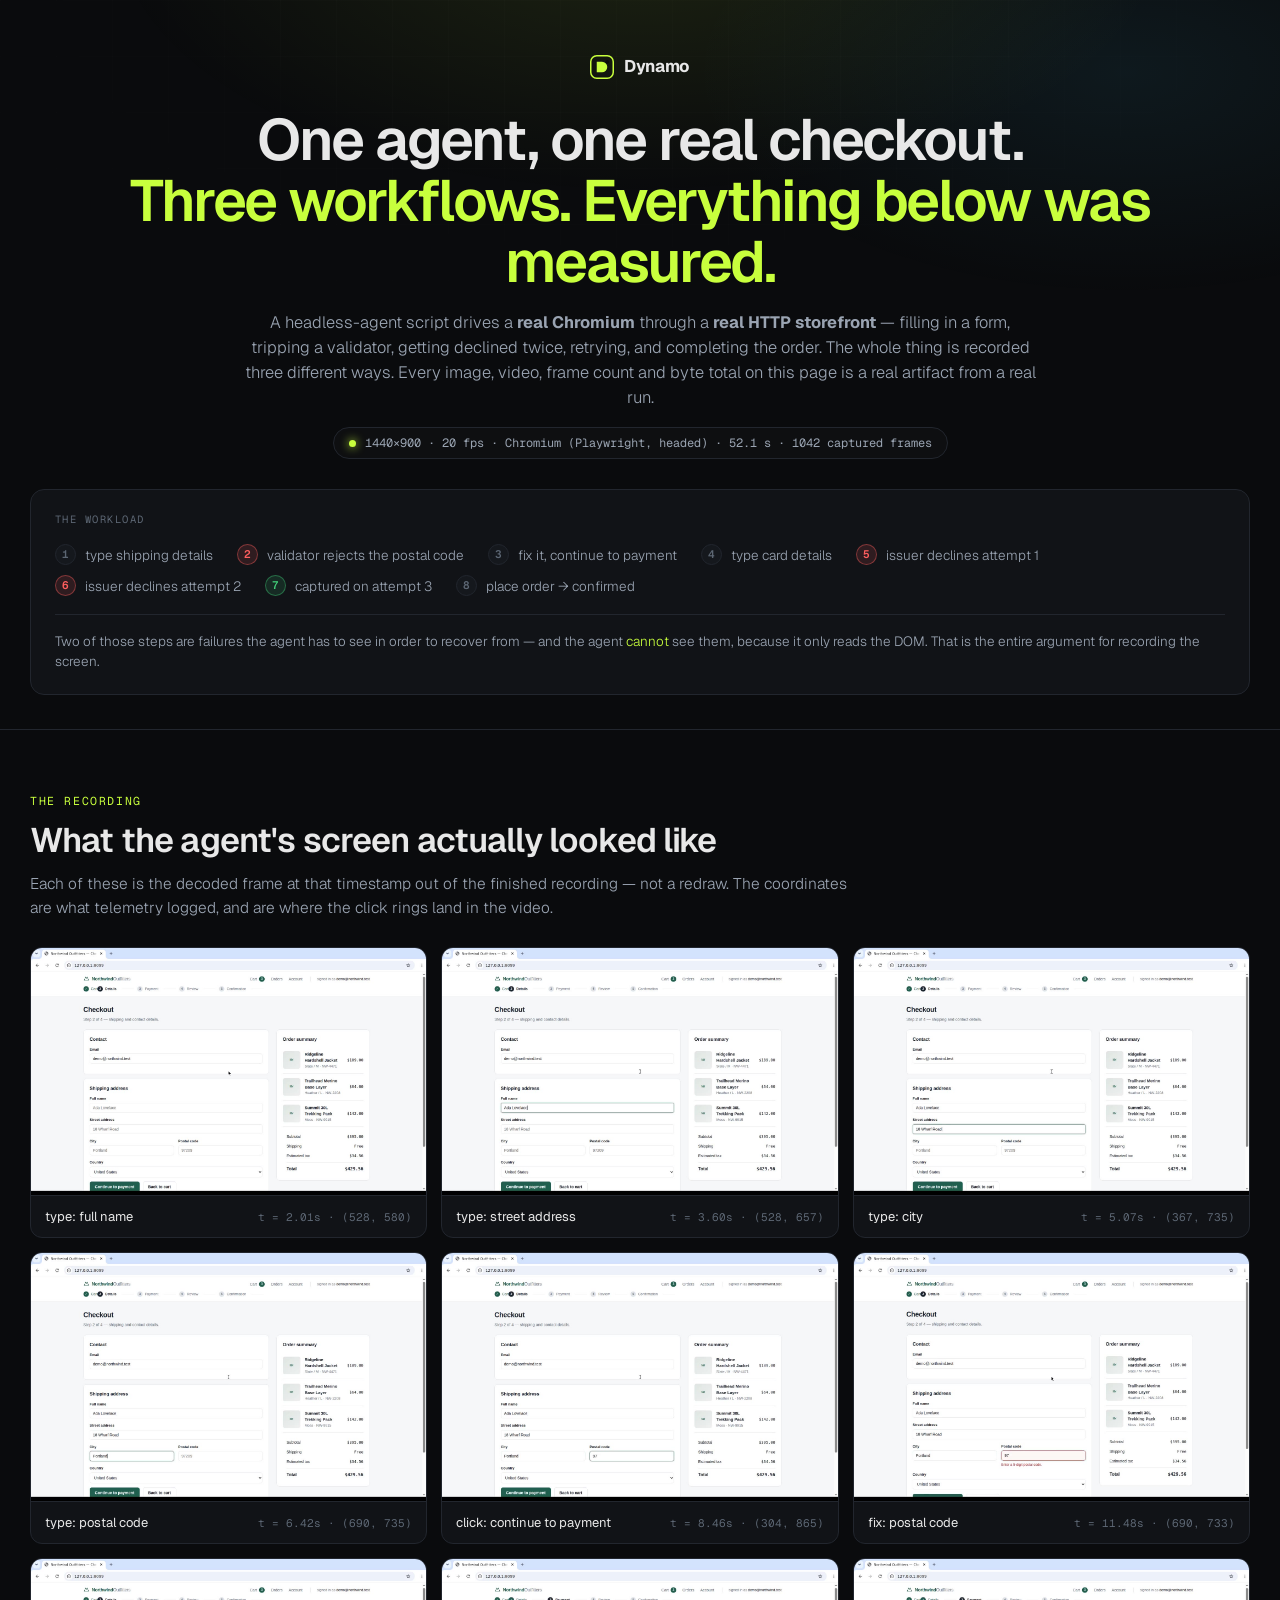
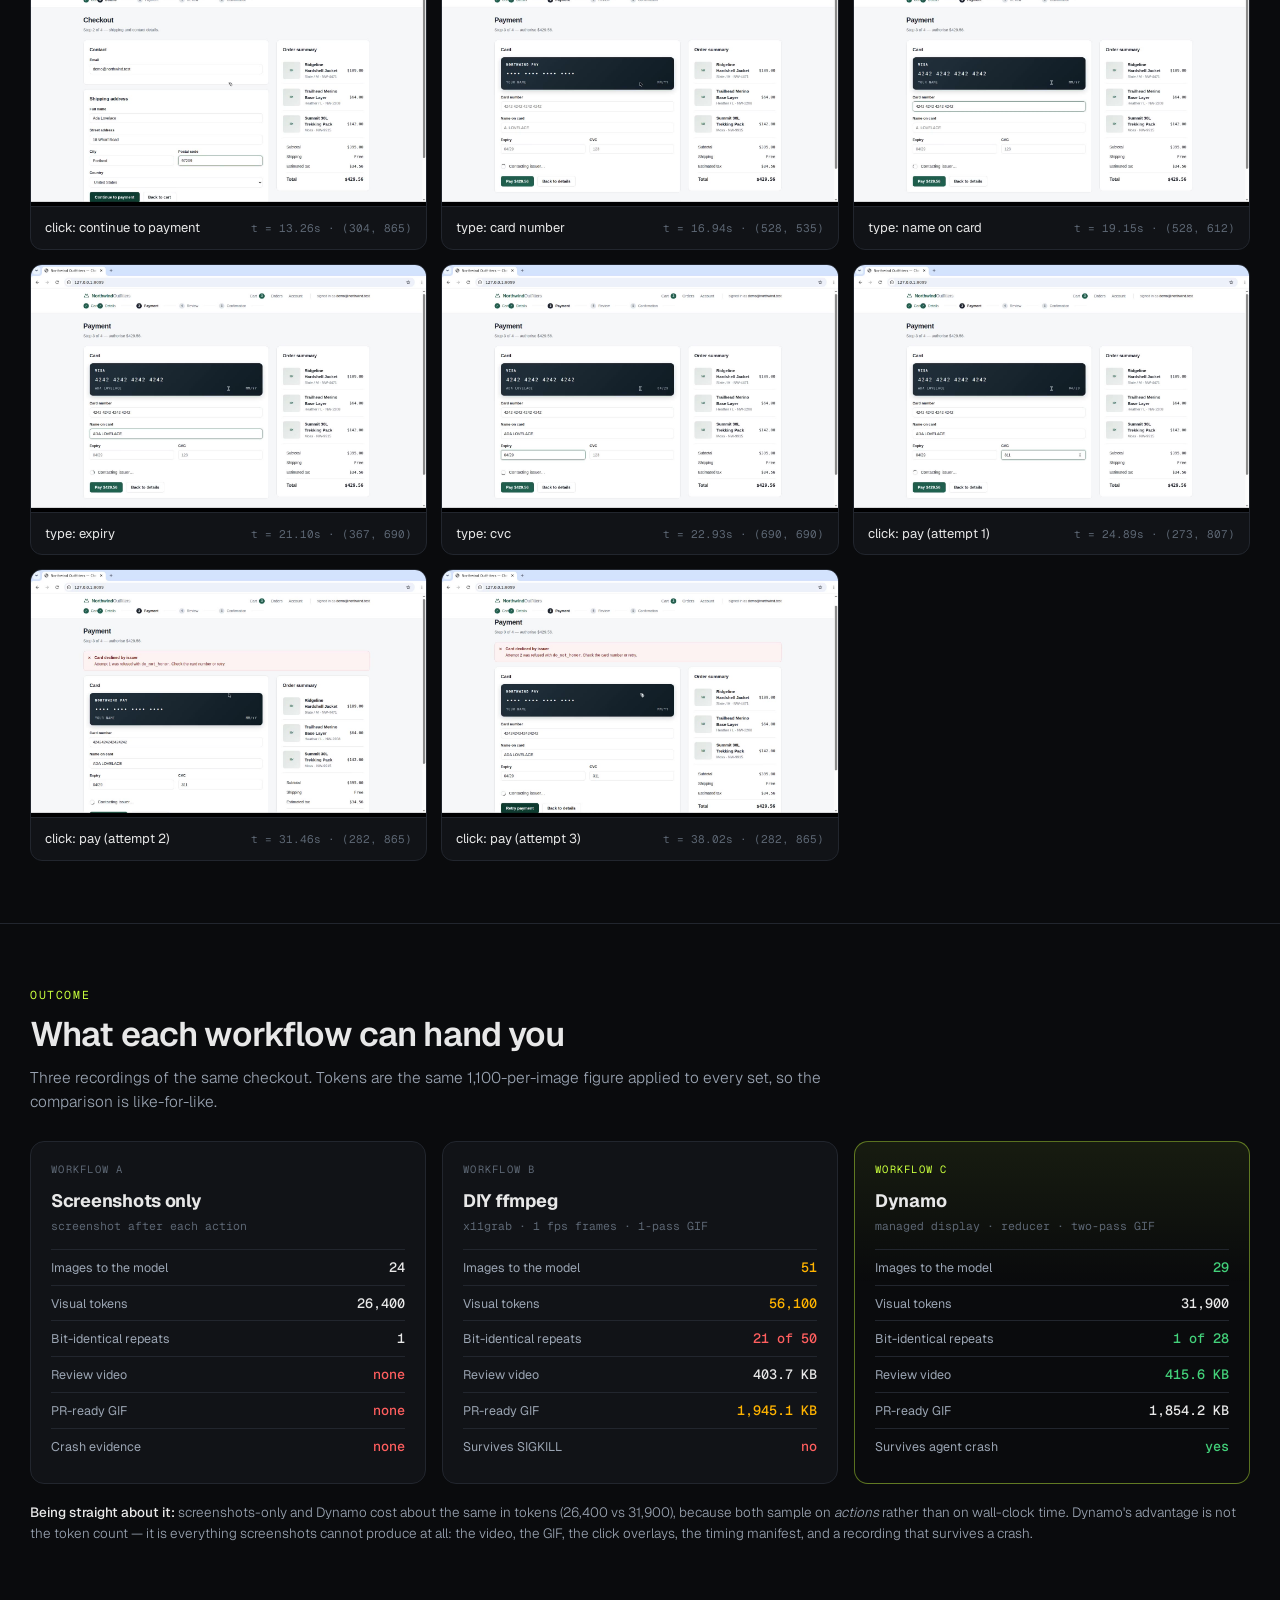
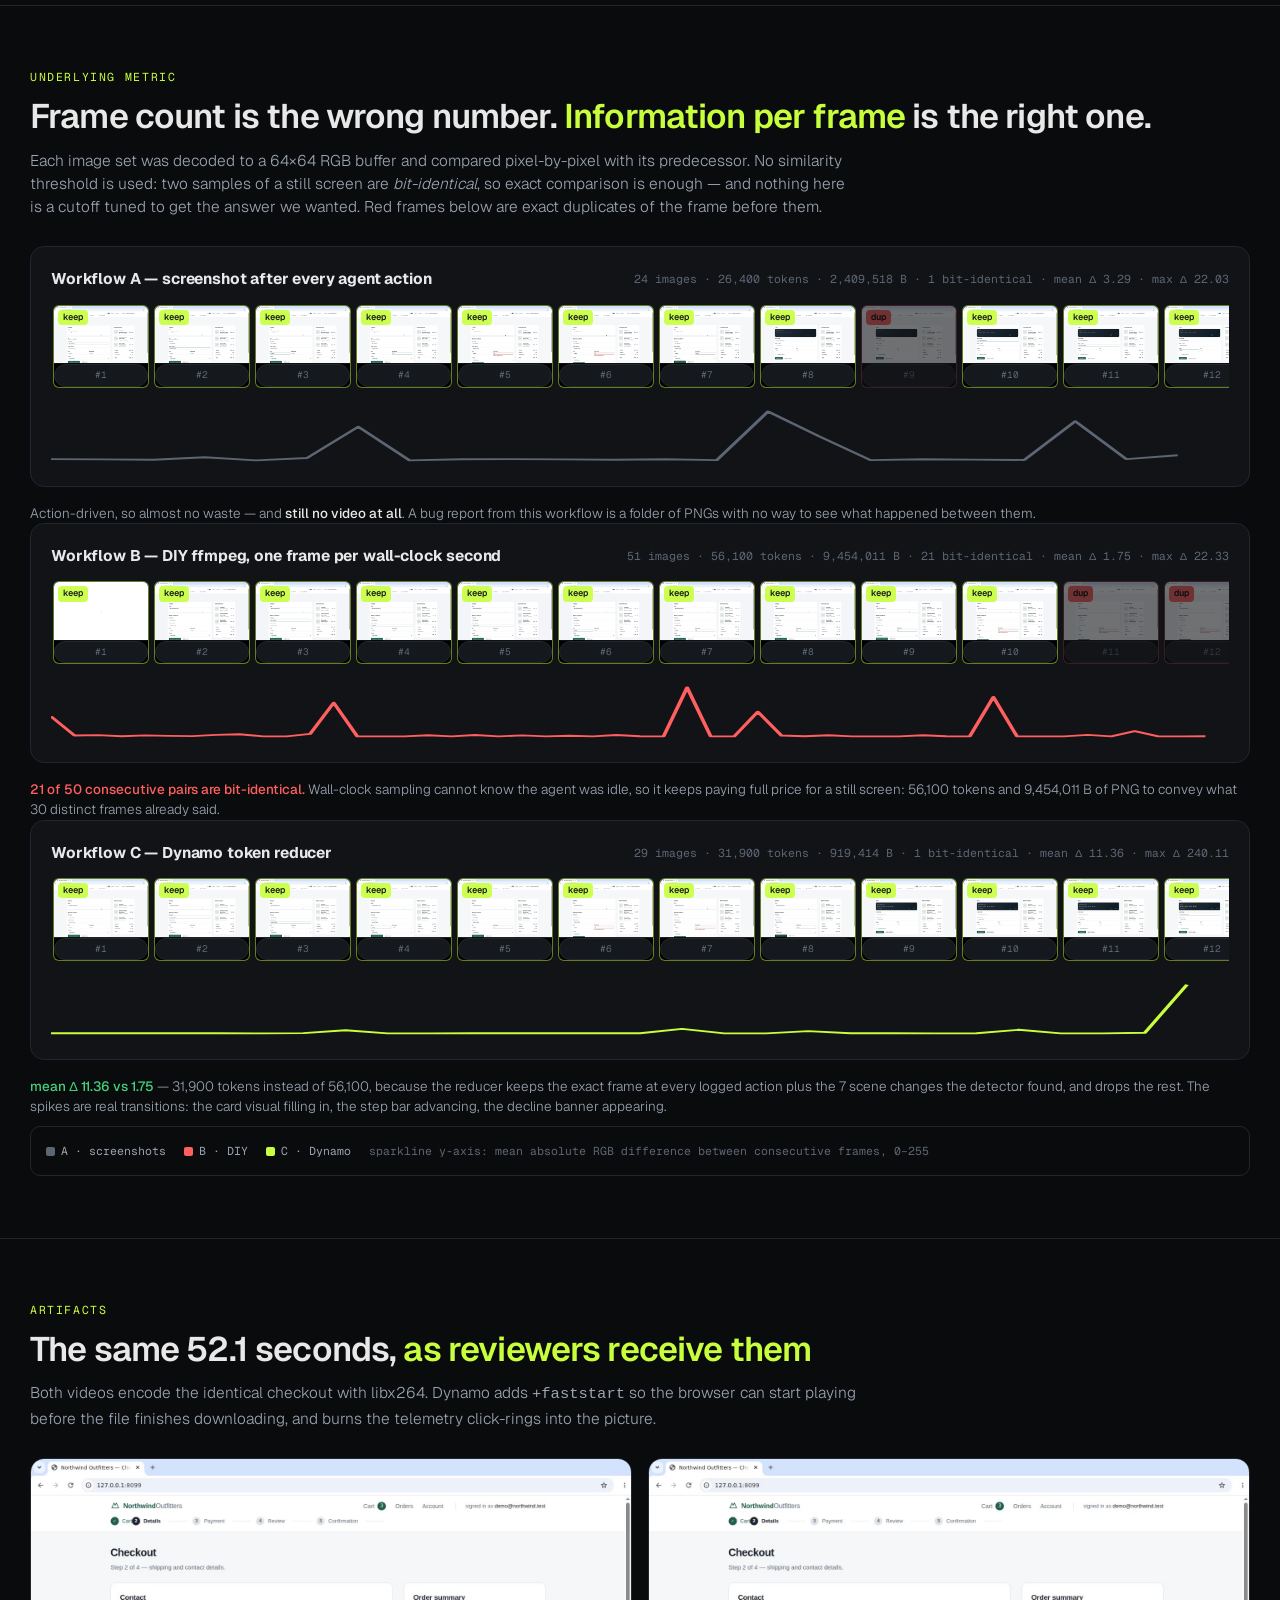
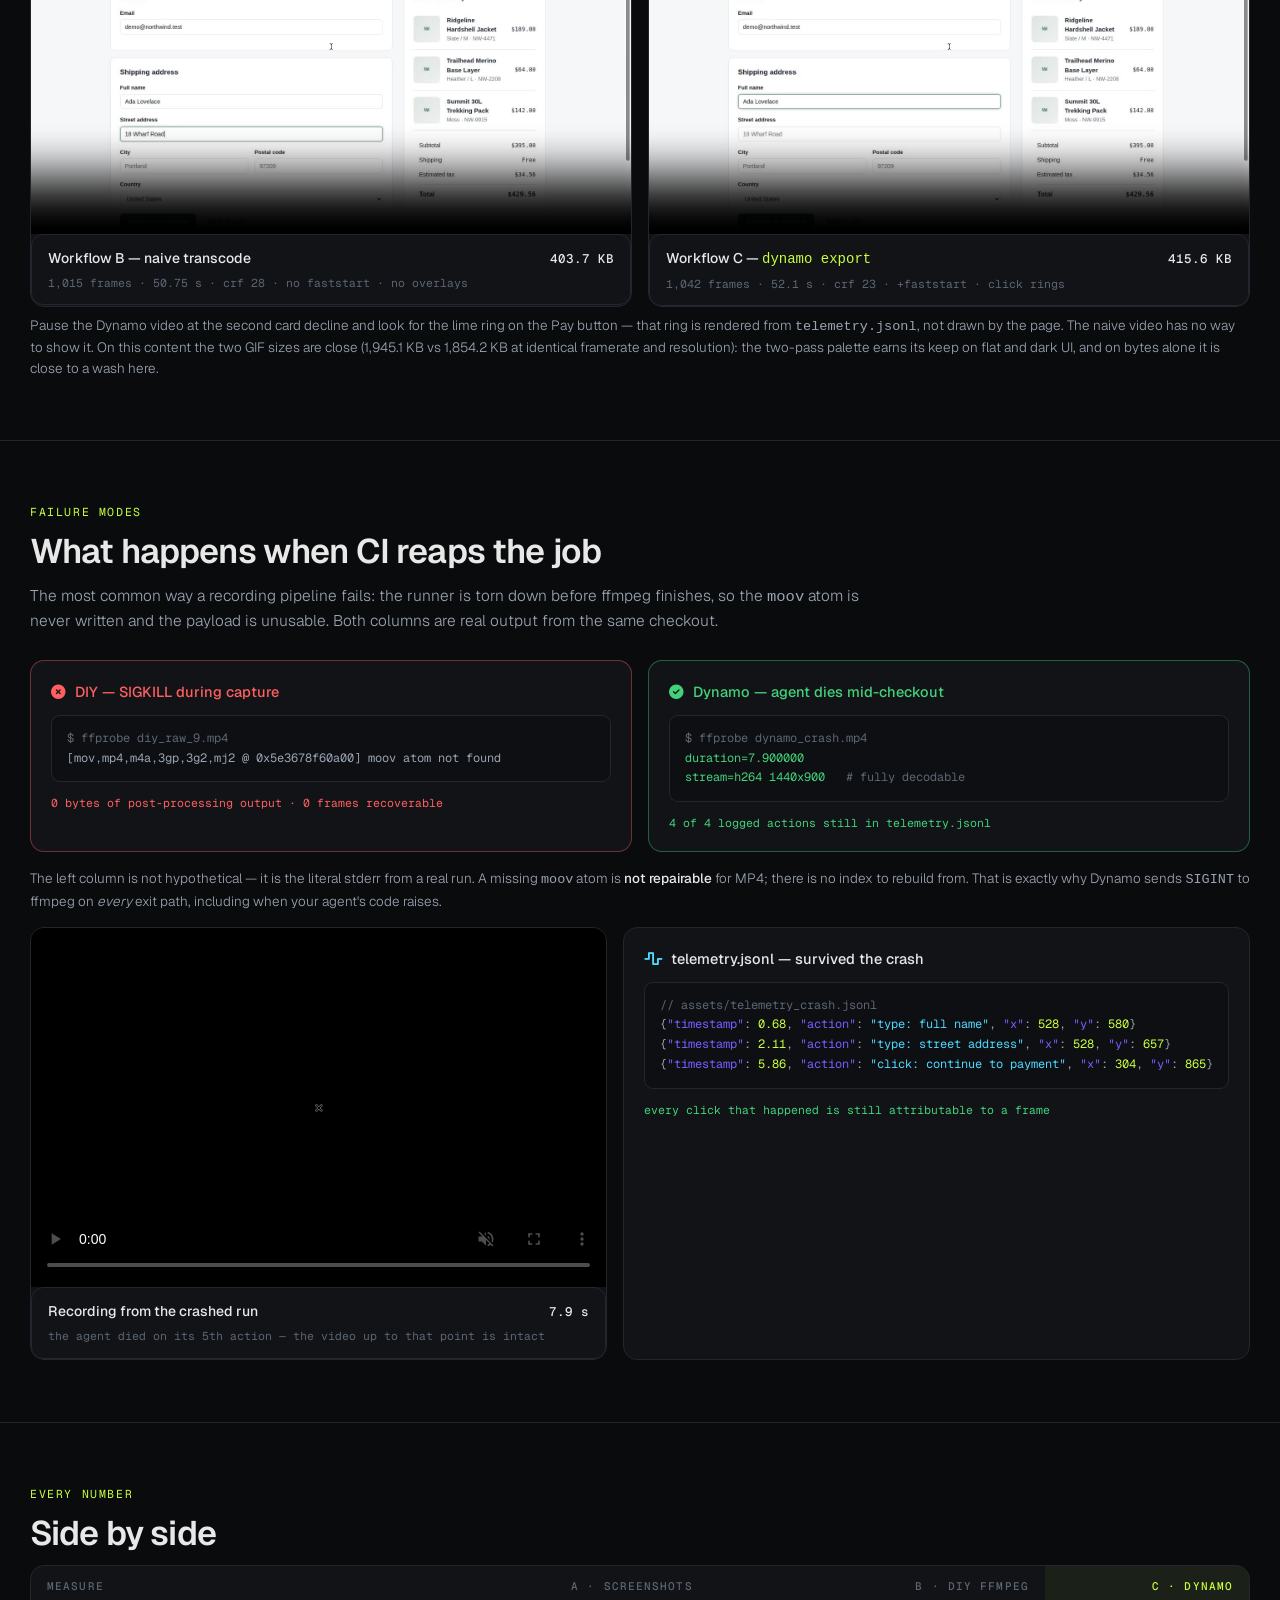
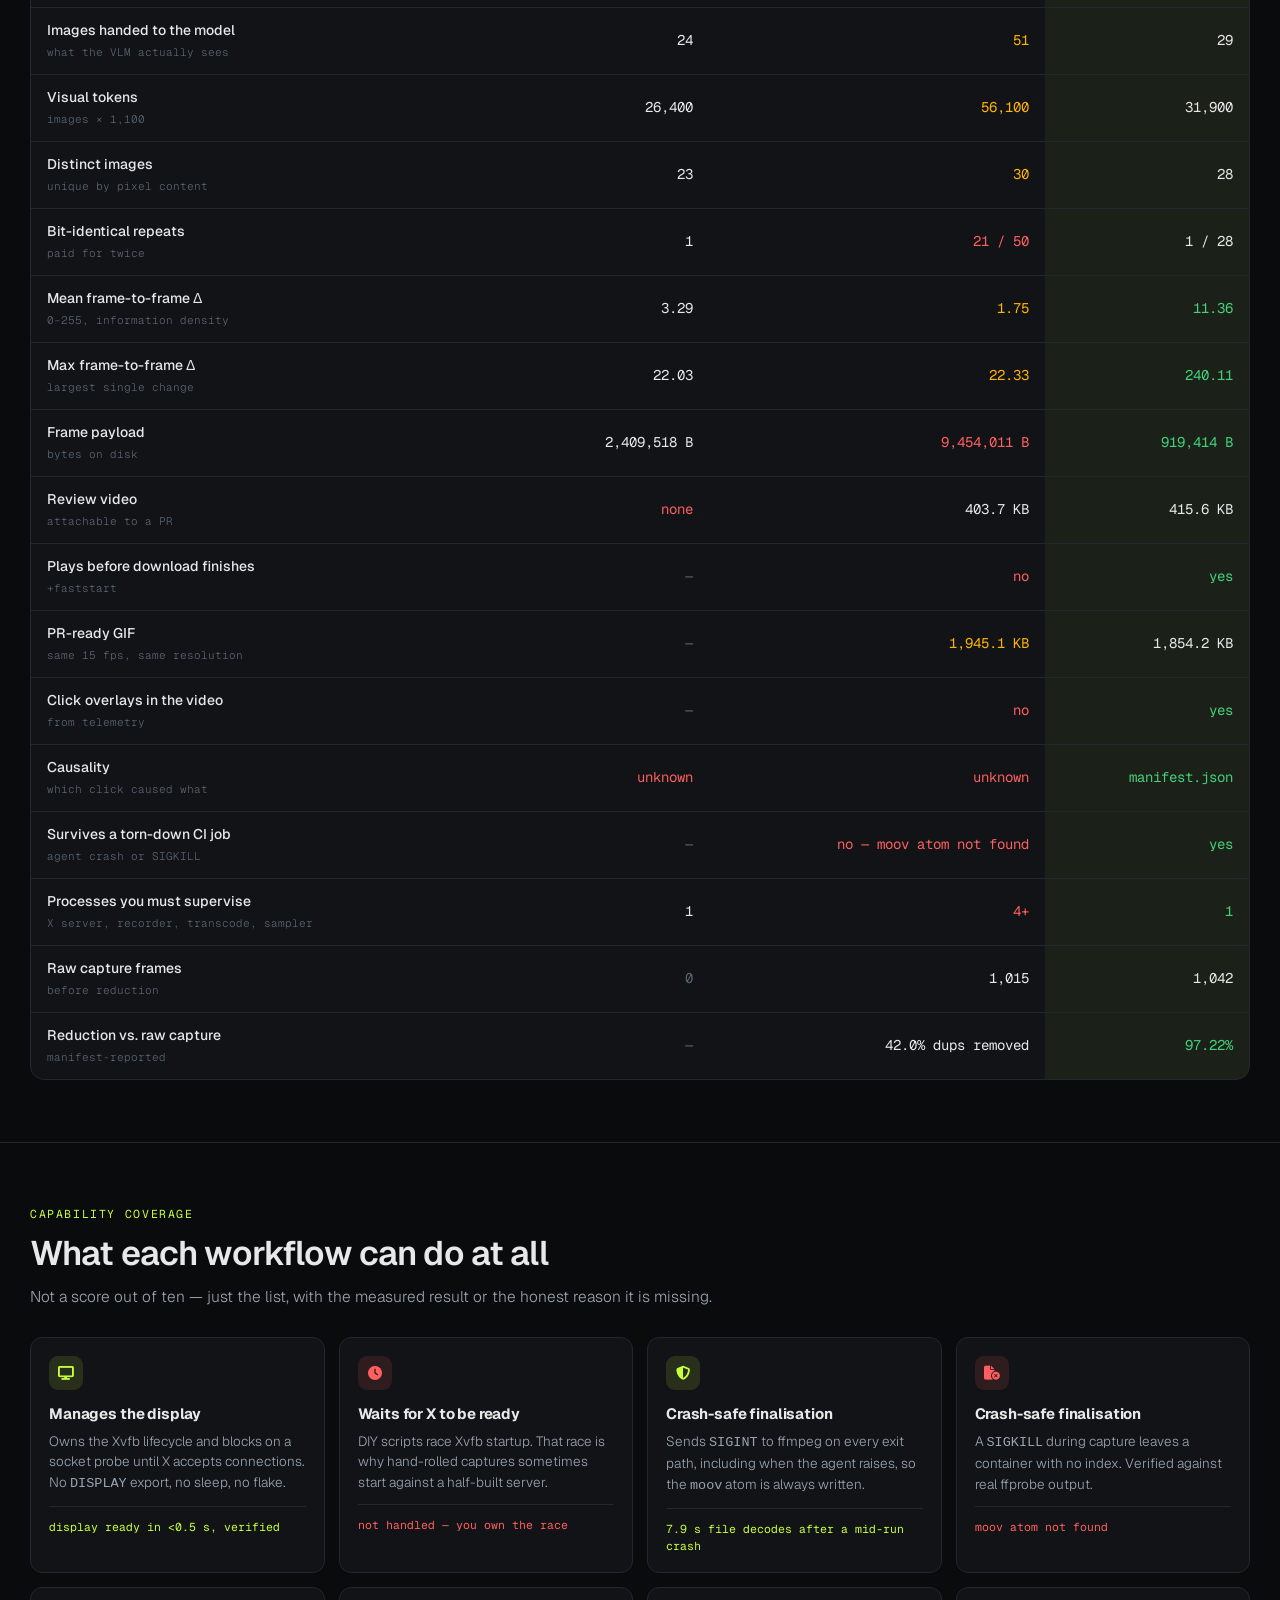
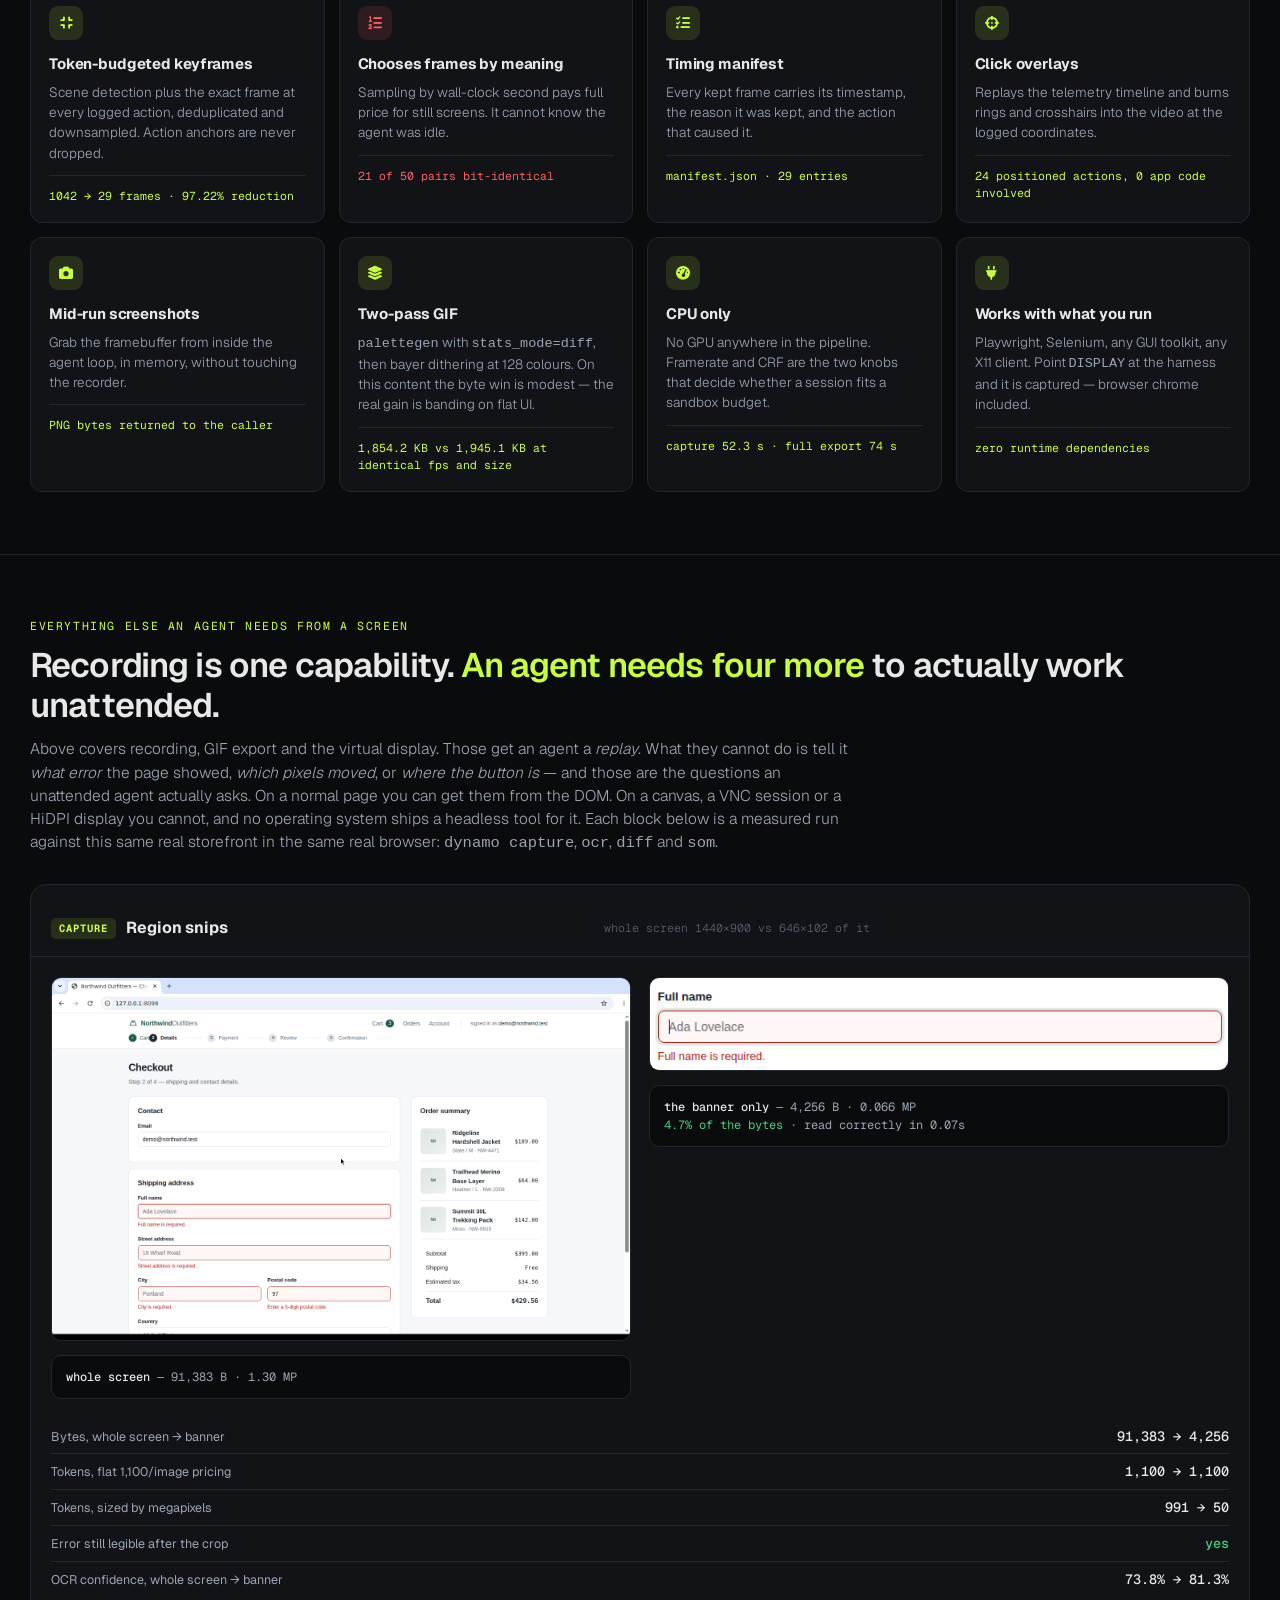
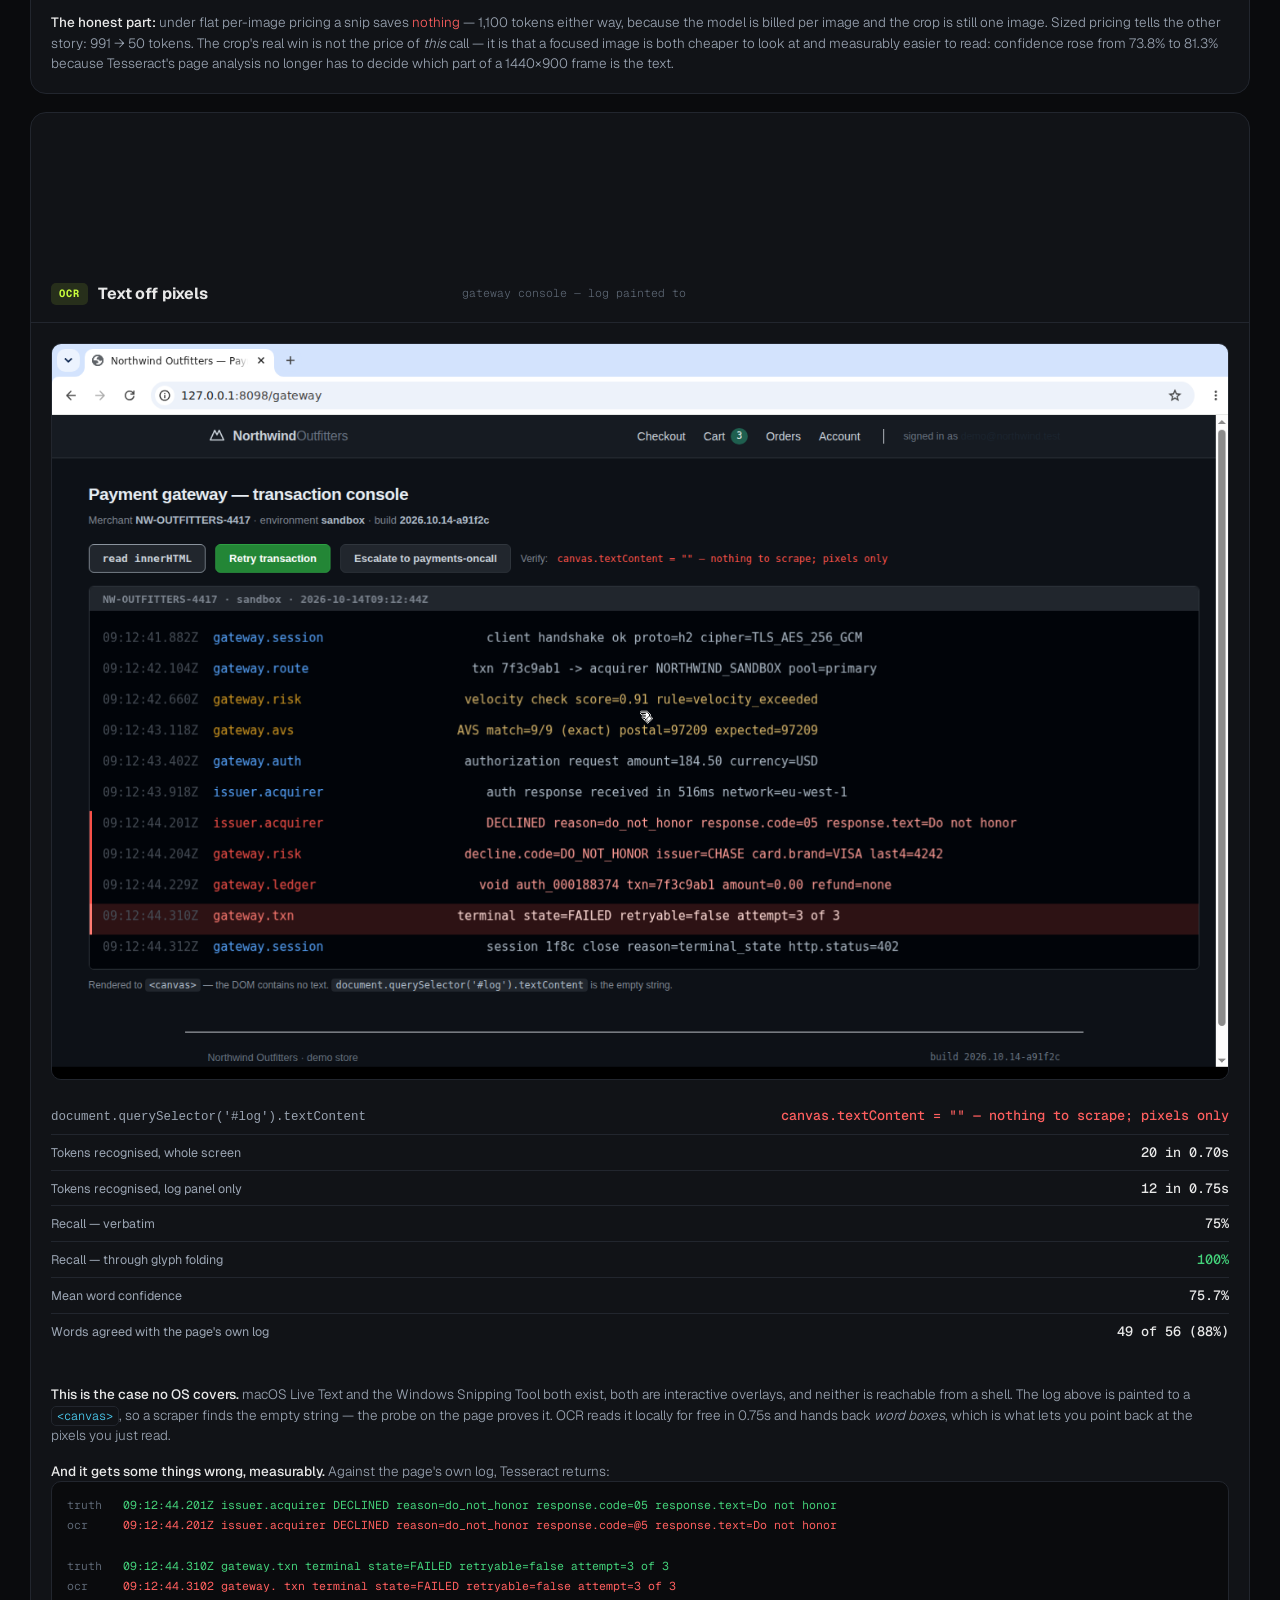
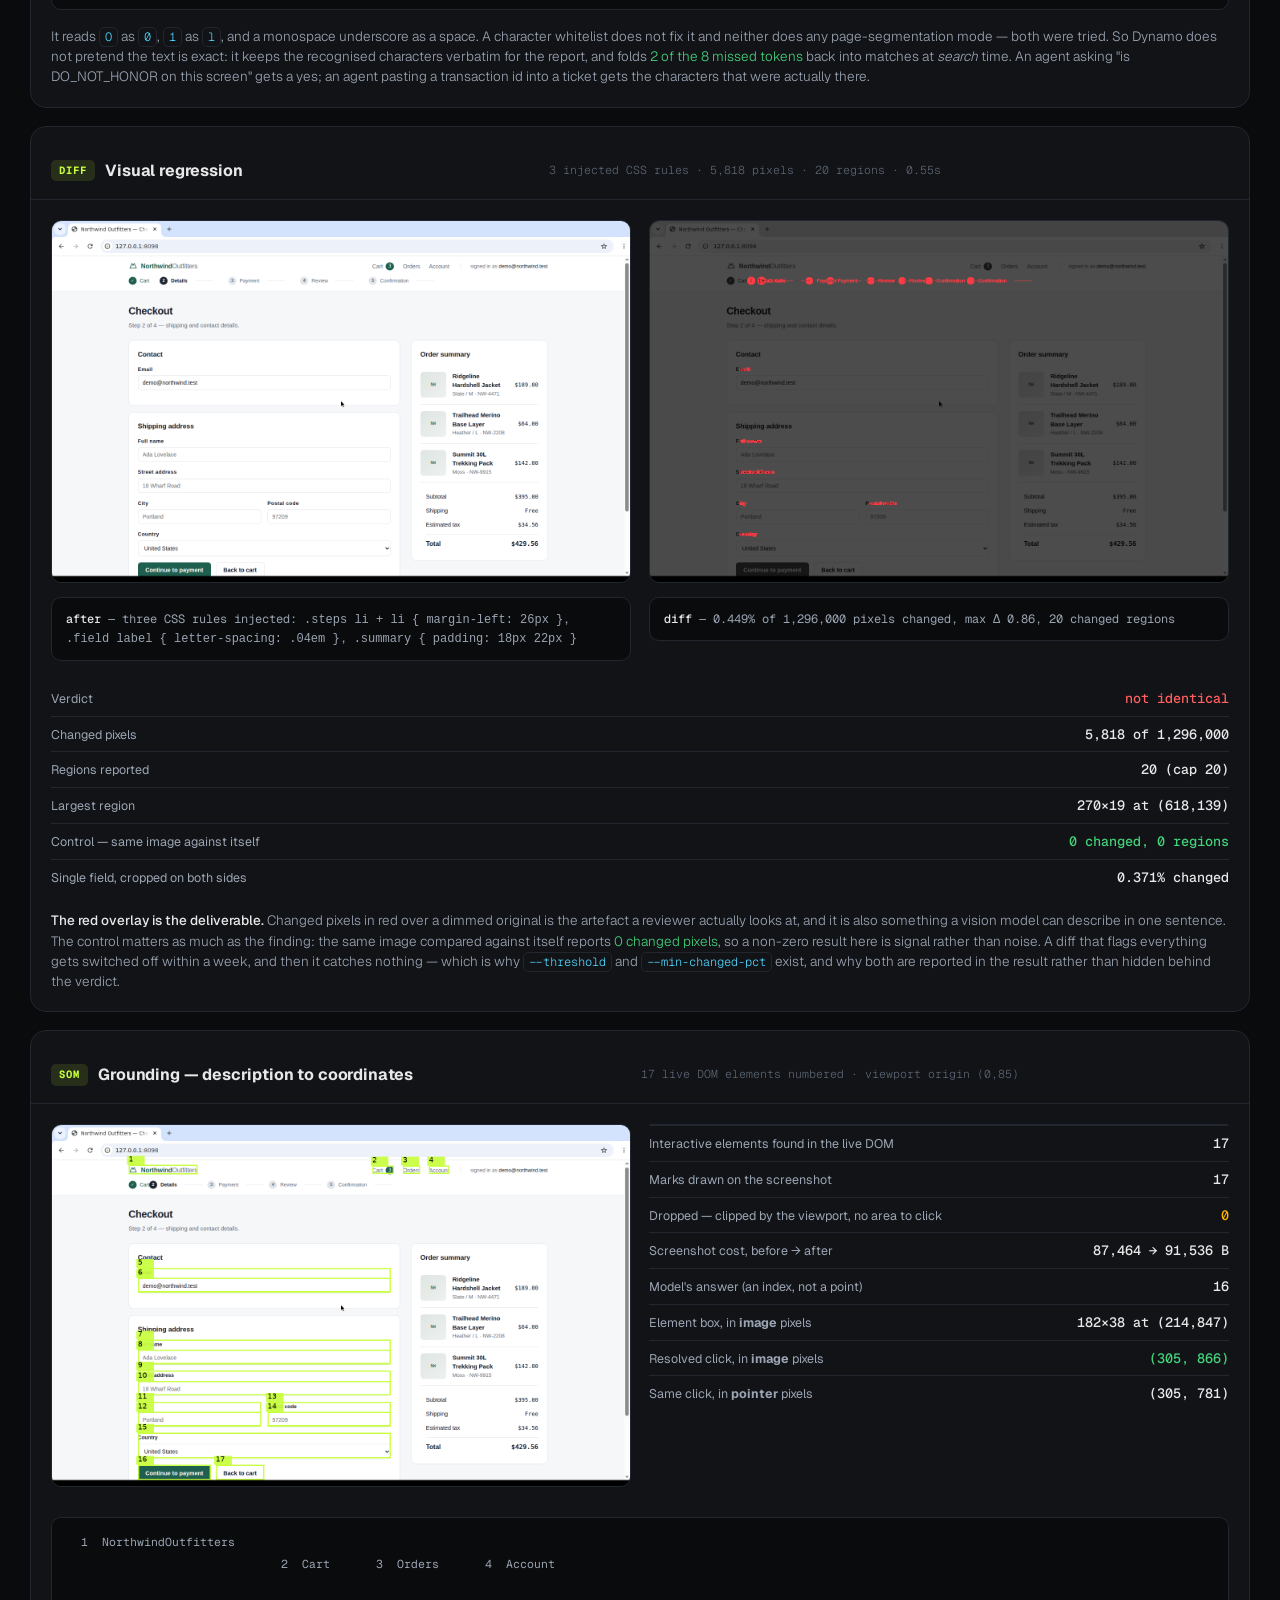
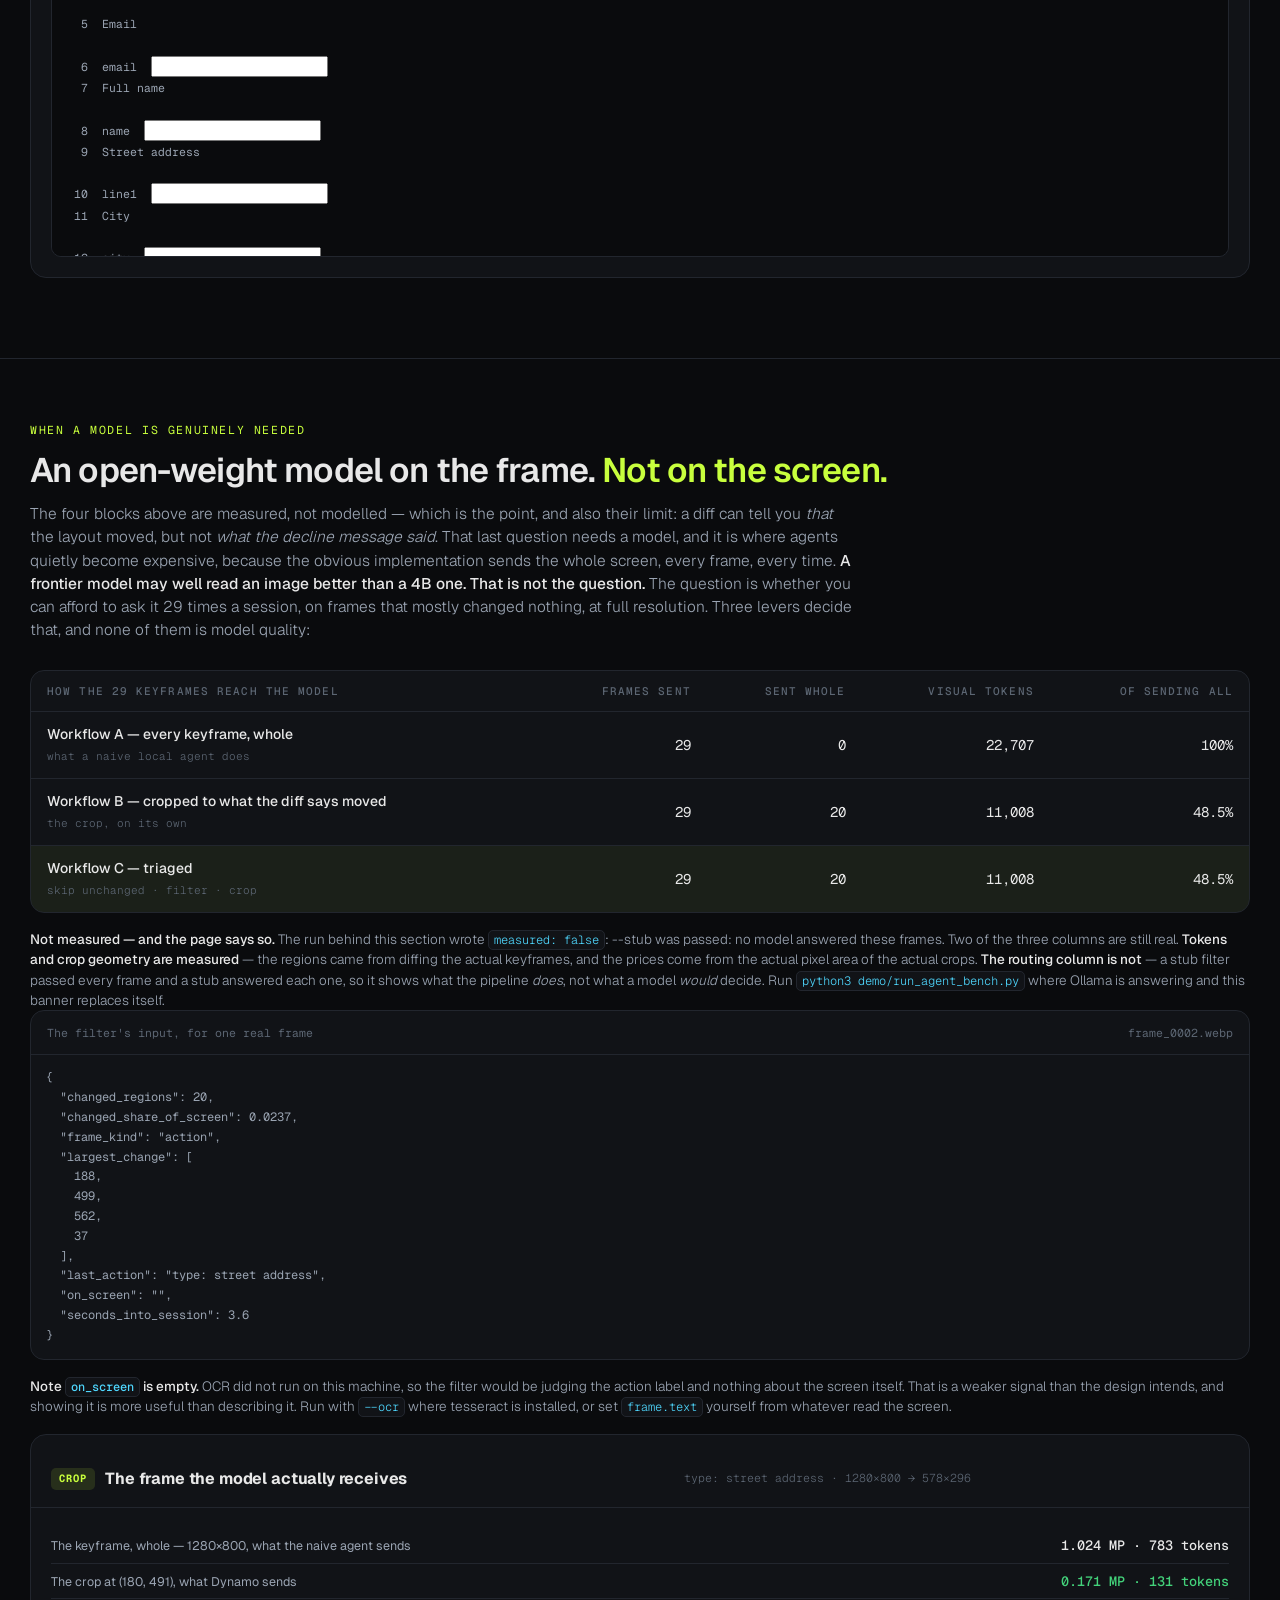
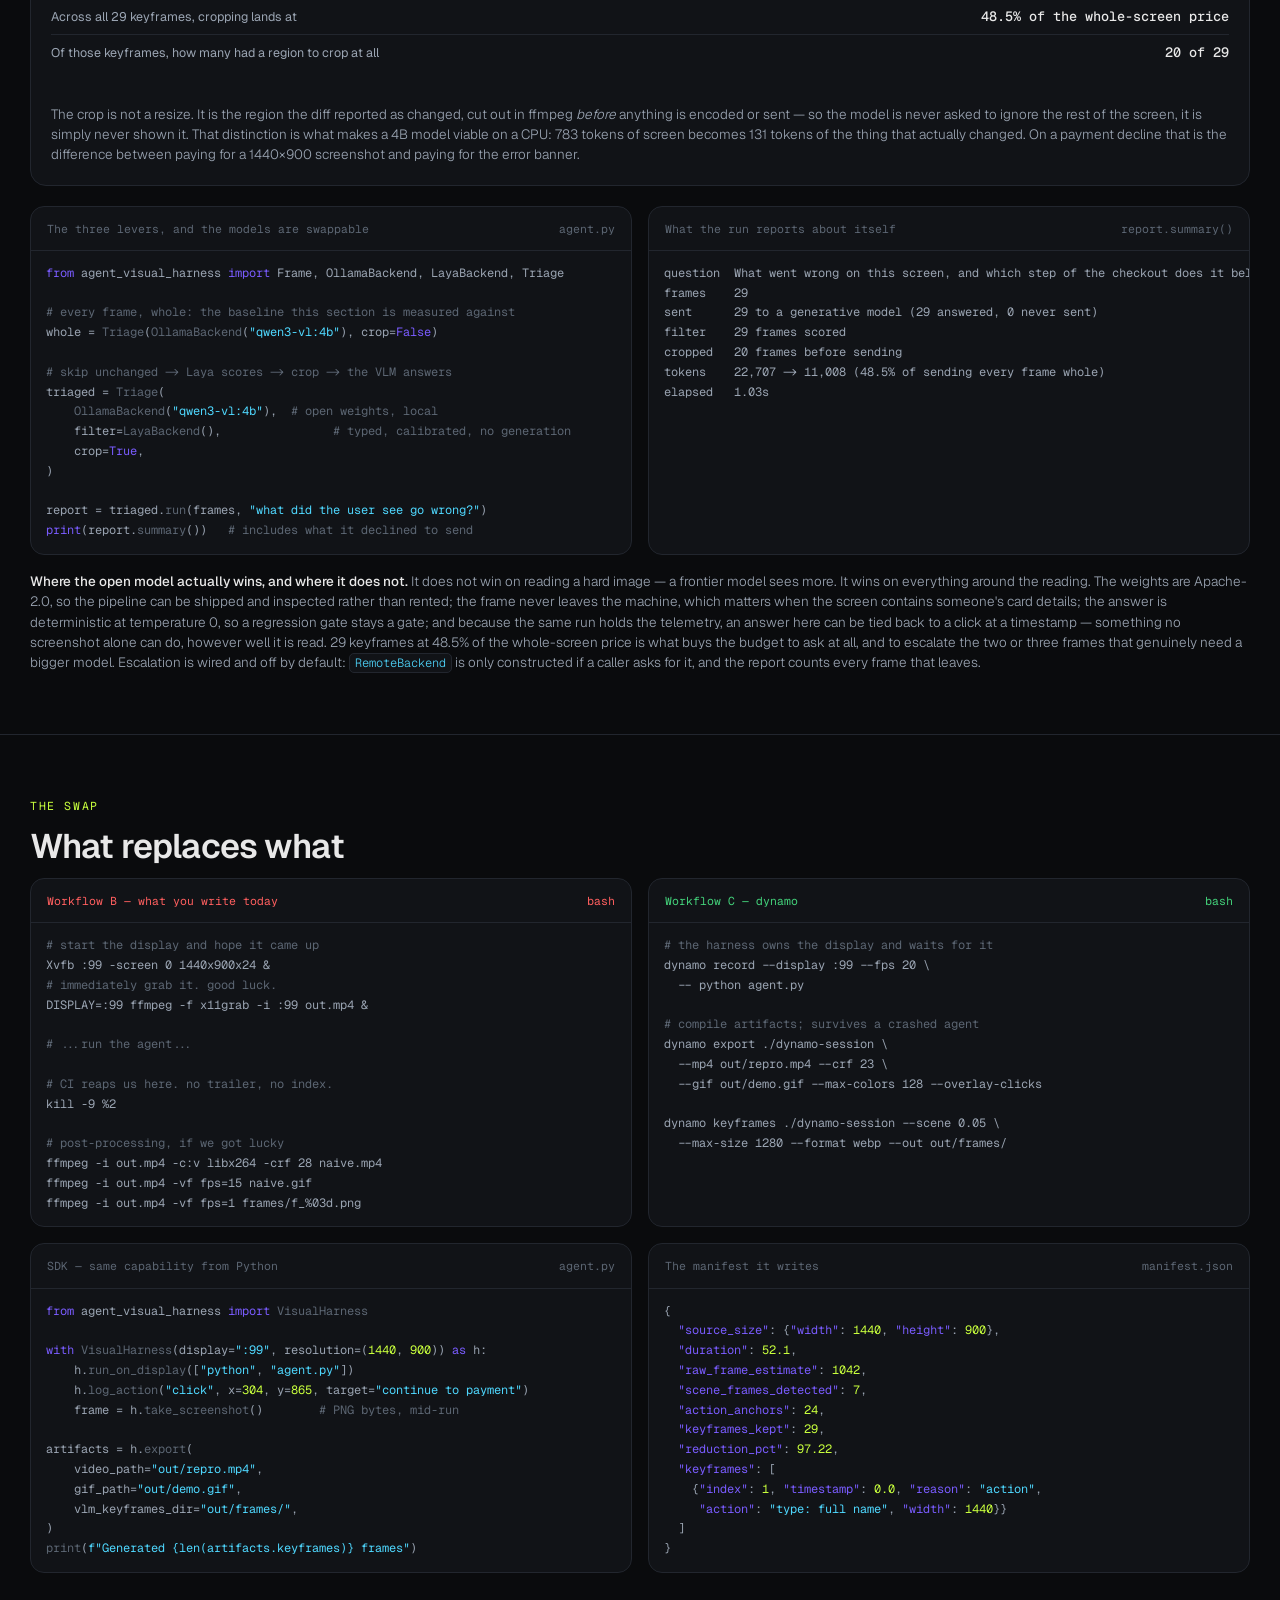
==== commit 493b04dc: "Count what the model was actually given The token column was an estimate from pixel area — a model o" ====
--- a/demo/index.html
+++ b/demo/index.html
@@ -878,6 +878,8 @@
       </table>
     </div>
 
+    
+
     <p class="insp-note"><b>Not measured — and the page says so.</b> The run behind this section wrote <code>measured: false</code>: --stub was passed: no model answered these frames. Two of the three columns are still real. <b>Tokens and crop geometry are measured</b> — the regions came from diffing the actual keyframes, and the prices come from the actual pixel area of the actual crops. <b>The routing column is not</b> — a stub filter passed every frame and a stub answered each one, so it shows what the pipeline <em>does</em>, not what a model <em>would</em> decide. Run <code>python3 demo/run_agent_bench.py</code> where Ollama is answering and this banner replaces itself.</p>
 
     <div class="codecard"><div class="hd"><span>The filter's input, for one real frame</span><span>frame_0002.webp</span></div><pre>{
@@ -1040,7 +1042,7 @@
   <span>Every artifact and number on this page was produced by <code>demo/run_experiments.py</code> on
   Ubuntu 24.04 / WSL2 · Chromium via Playwright · Xvfb 21.1.12 · ffmpeg 6.1.1 · Python 3.12.
   The page is generated by <code>demo/build_page.py</code>, so a number here cannot drift from its measurement.</span>
-  <span class="mono">agent_visual_harness 1.1.0 · 406 tests · 260 green without X11 or tesseract</span>
+  <span class="mono">agent_visual_harness 1.1.0 · 413 tests · 267 green without X11 or tesseract</span>
 </footer>
 
 </div>
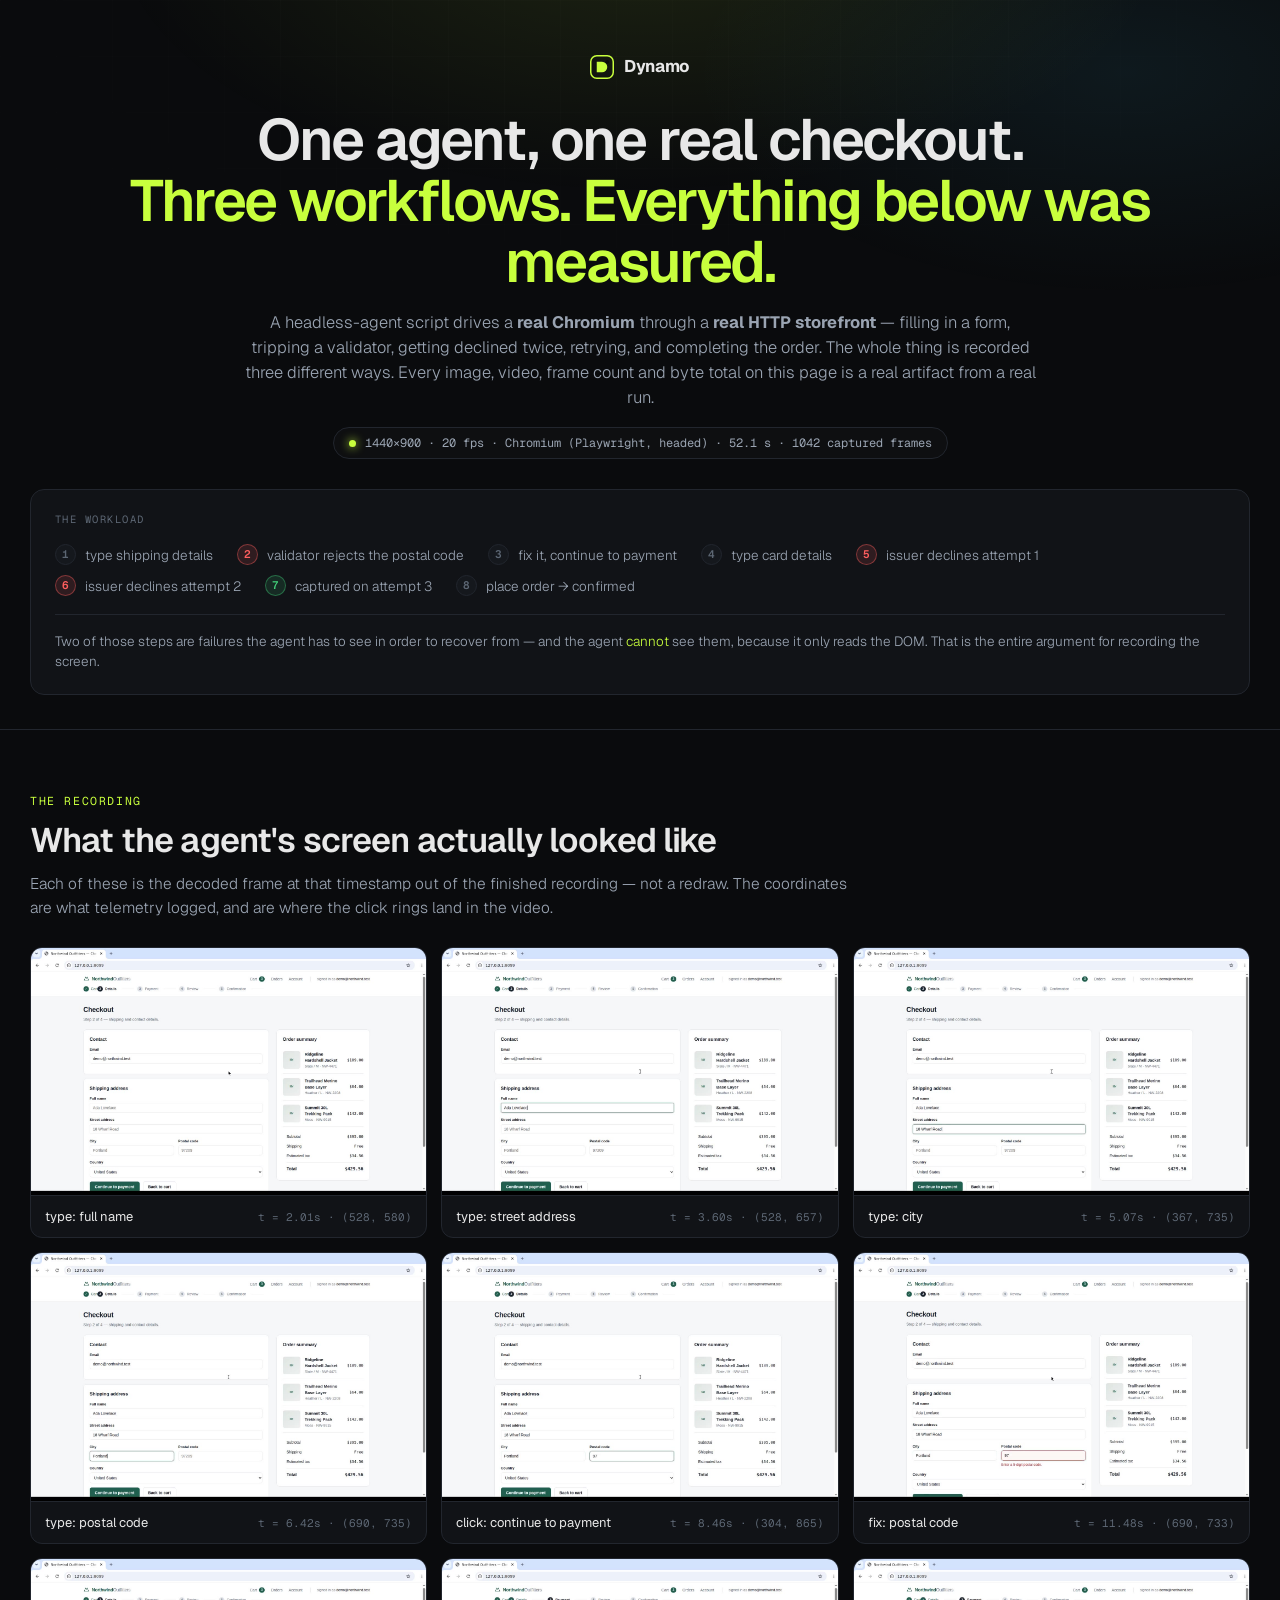
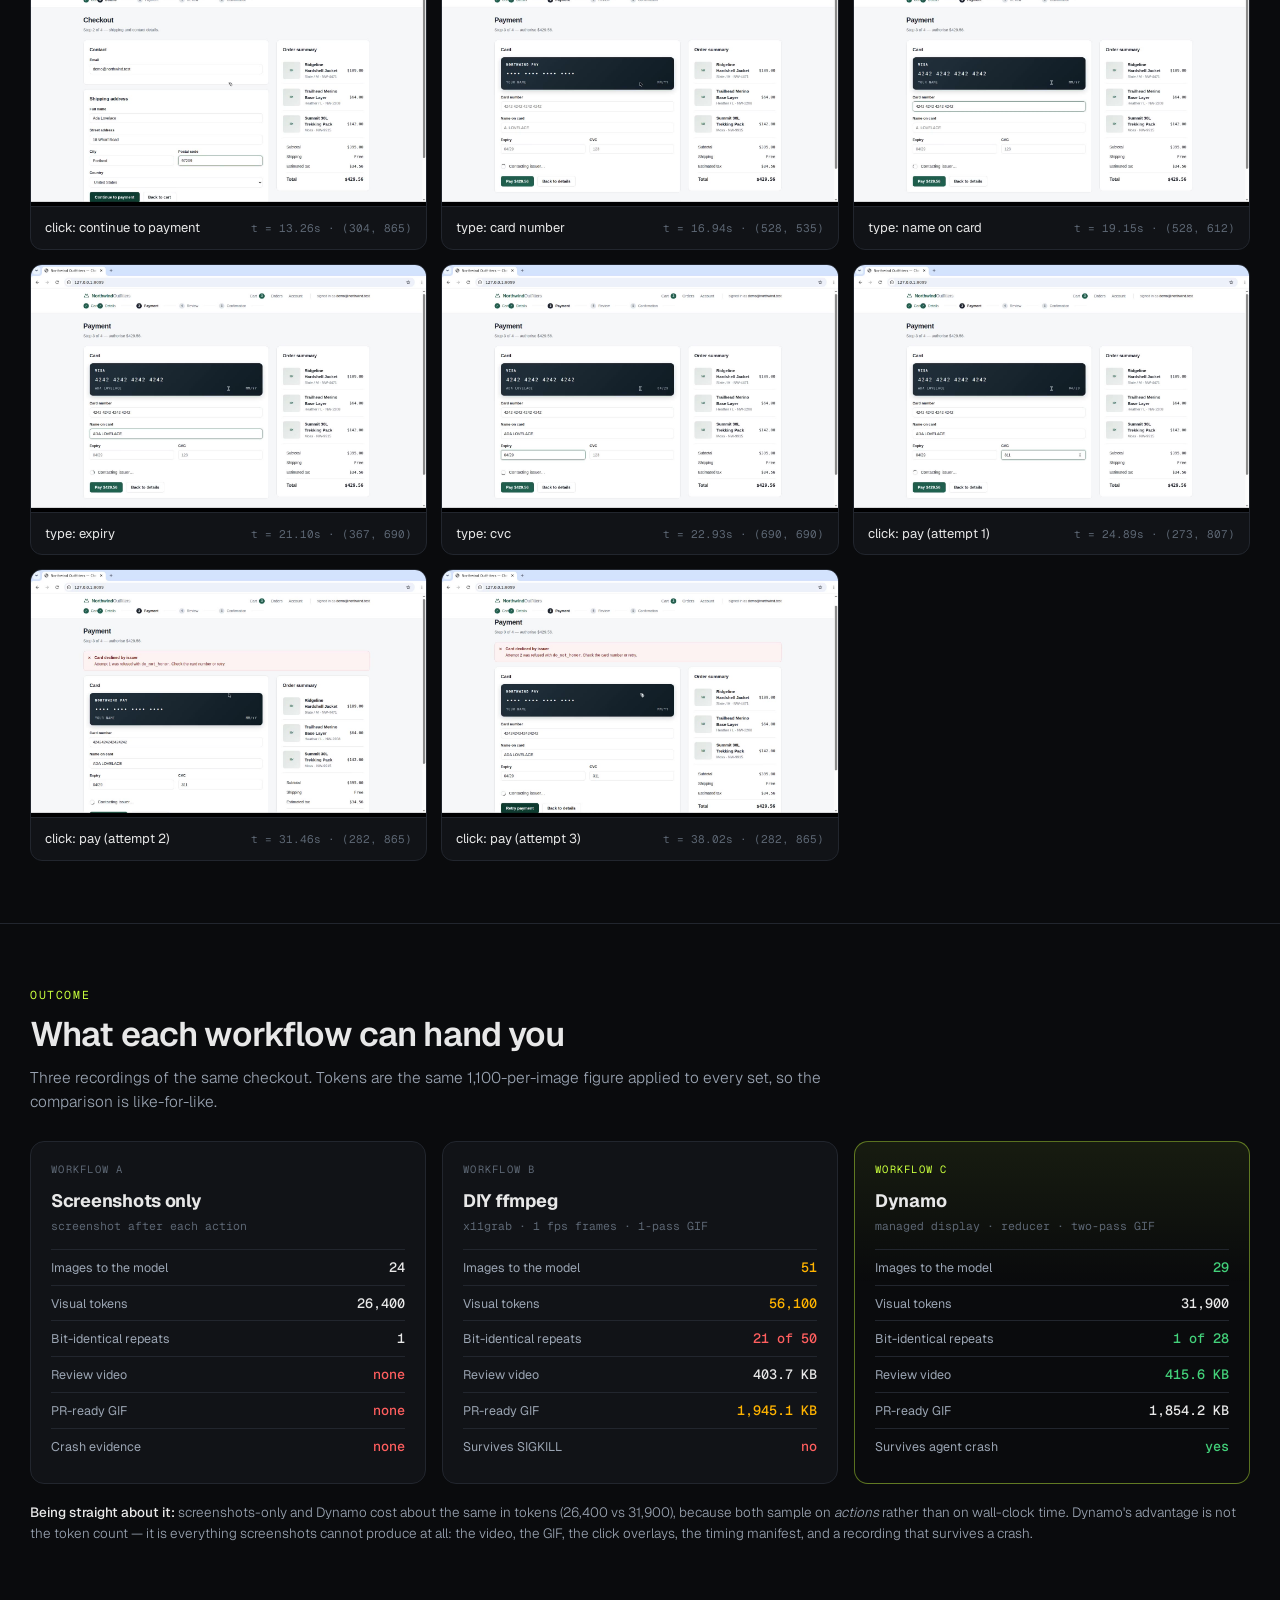
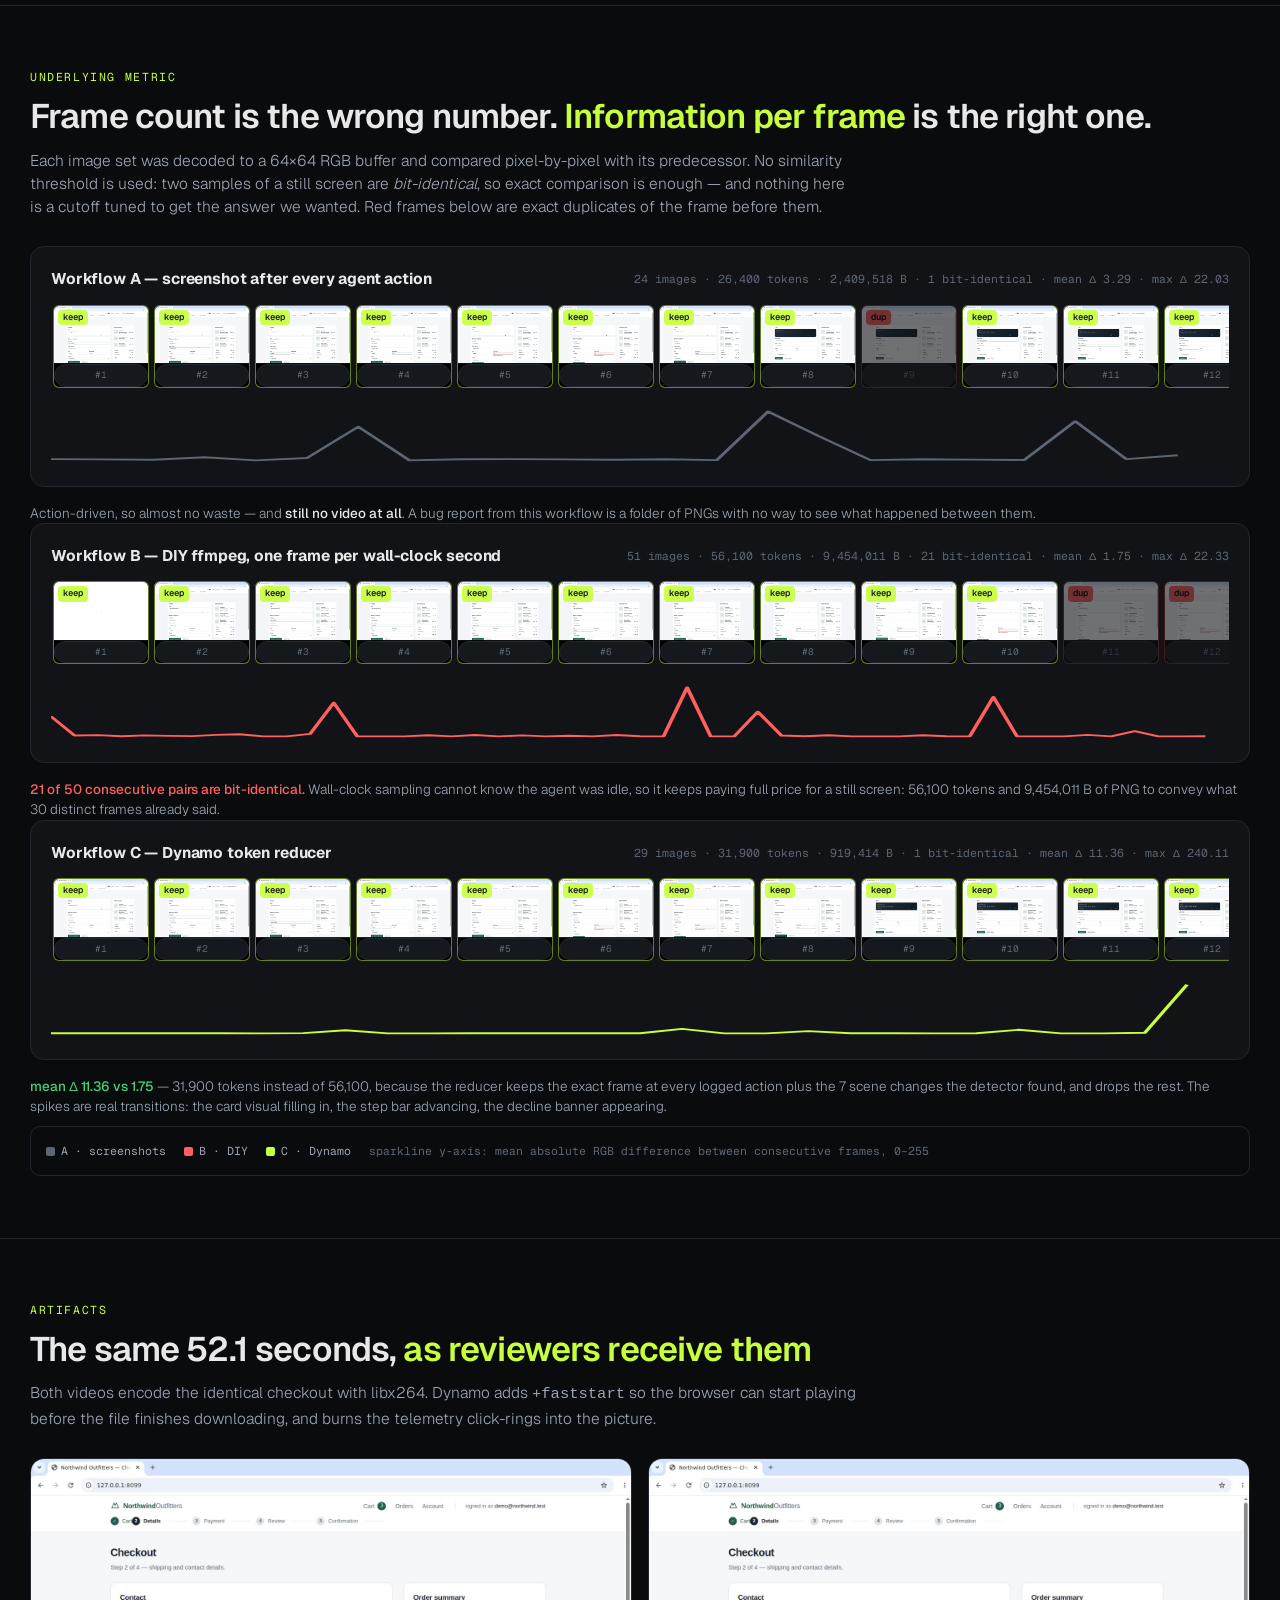
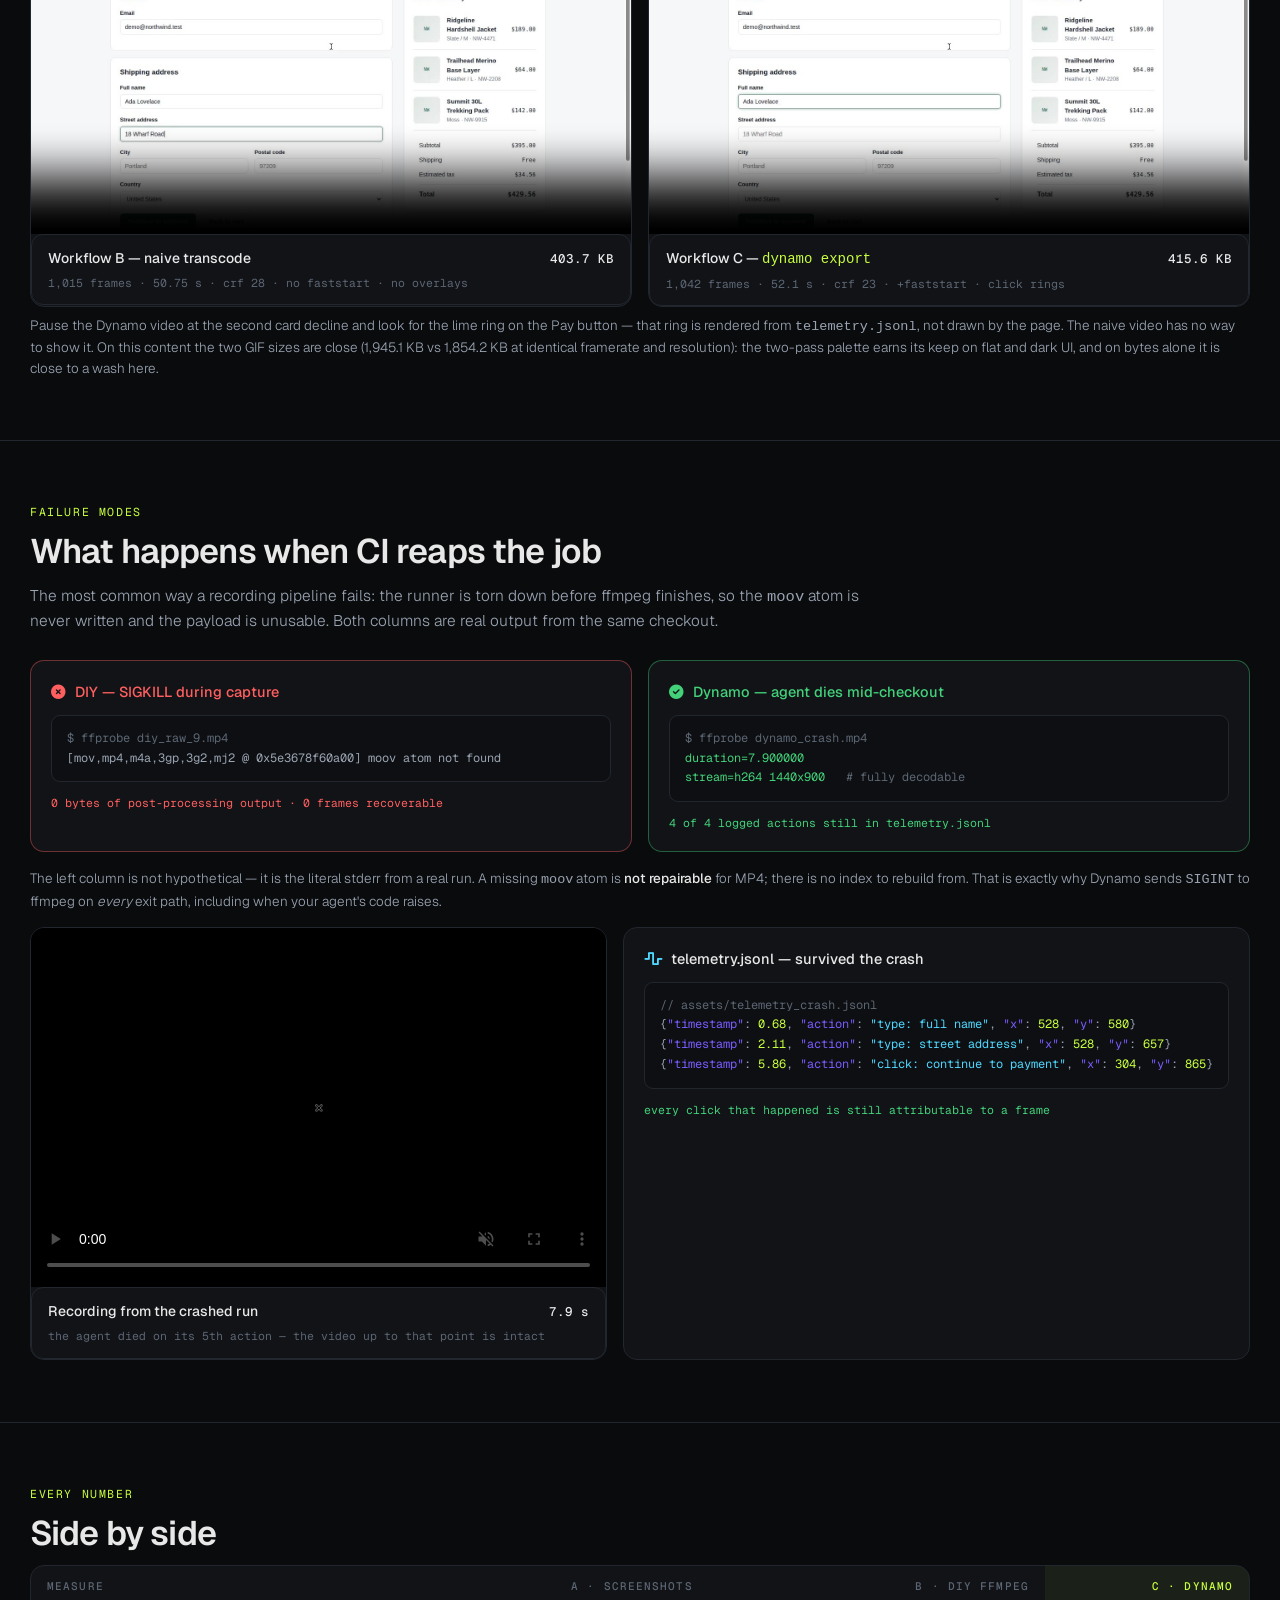
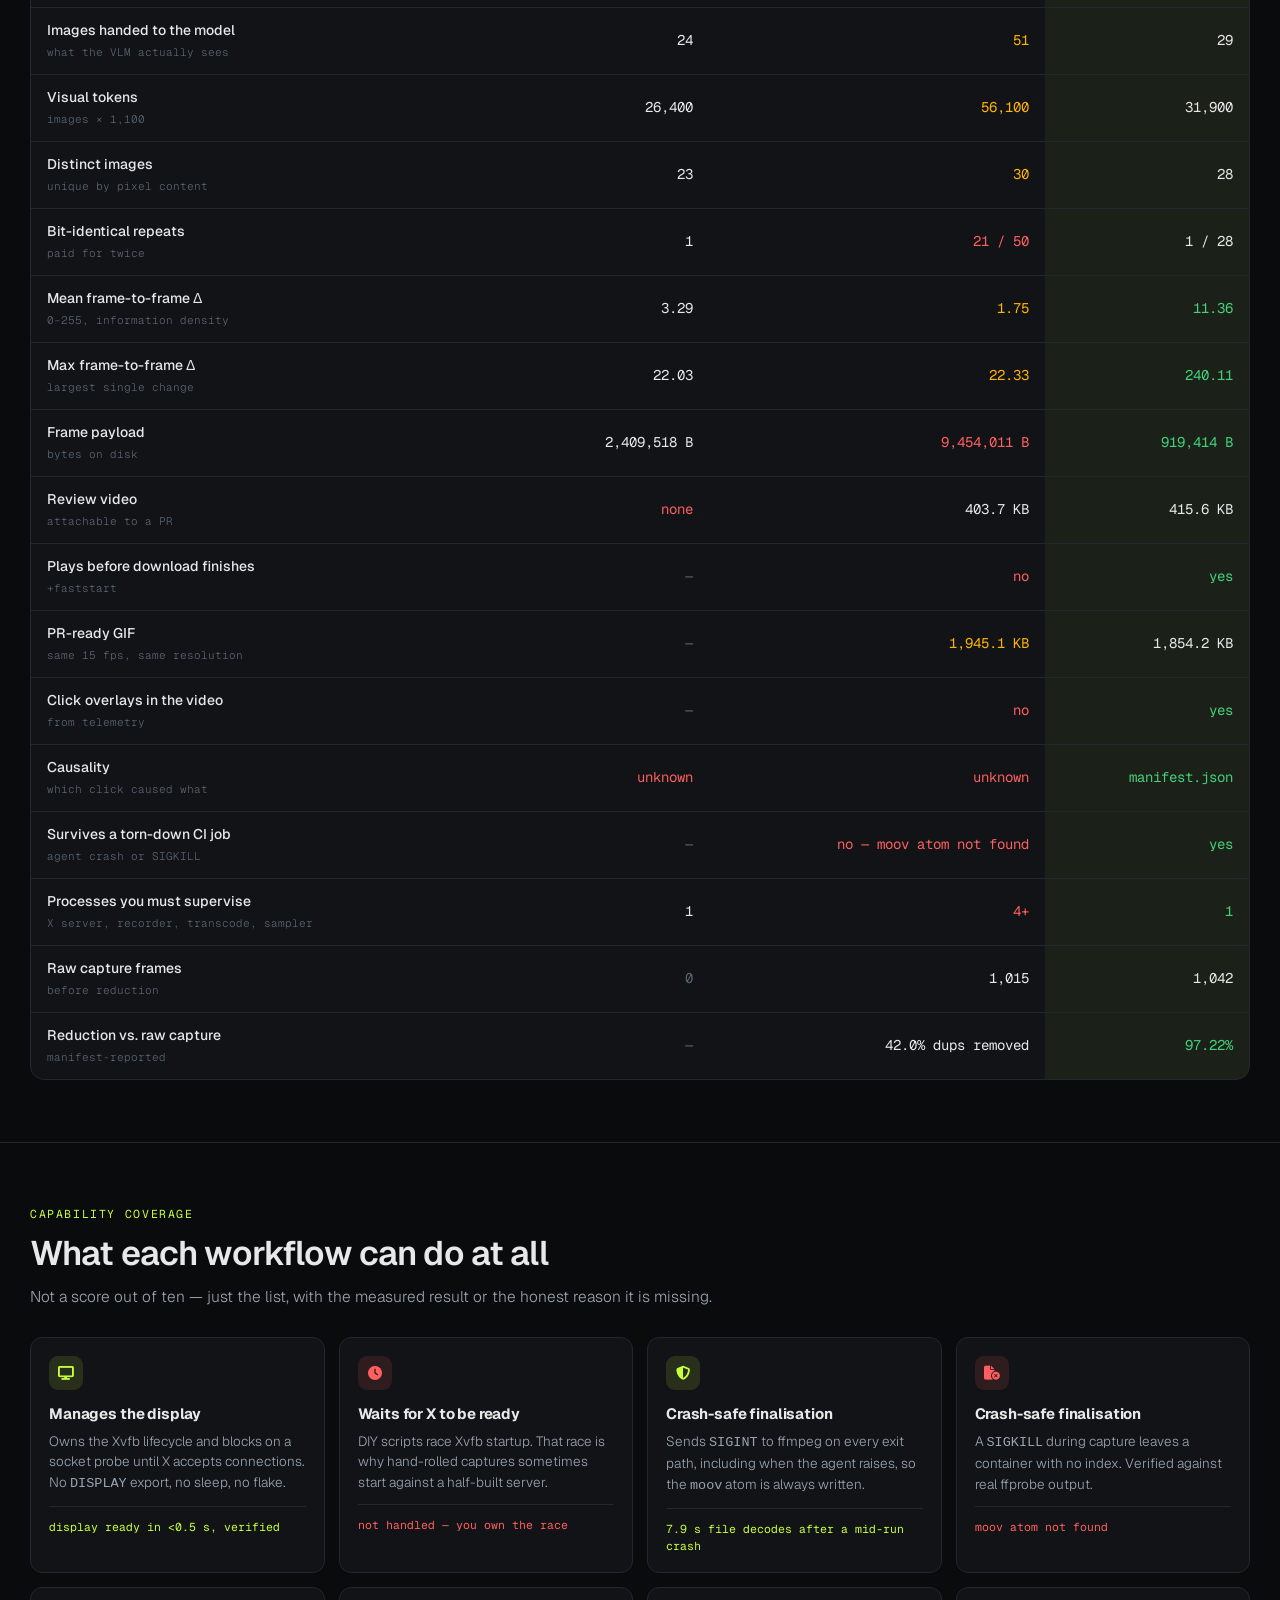
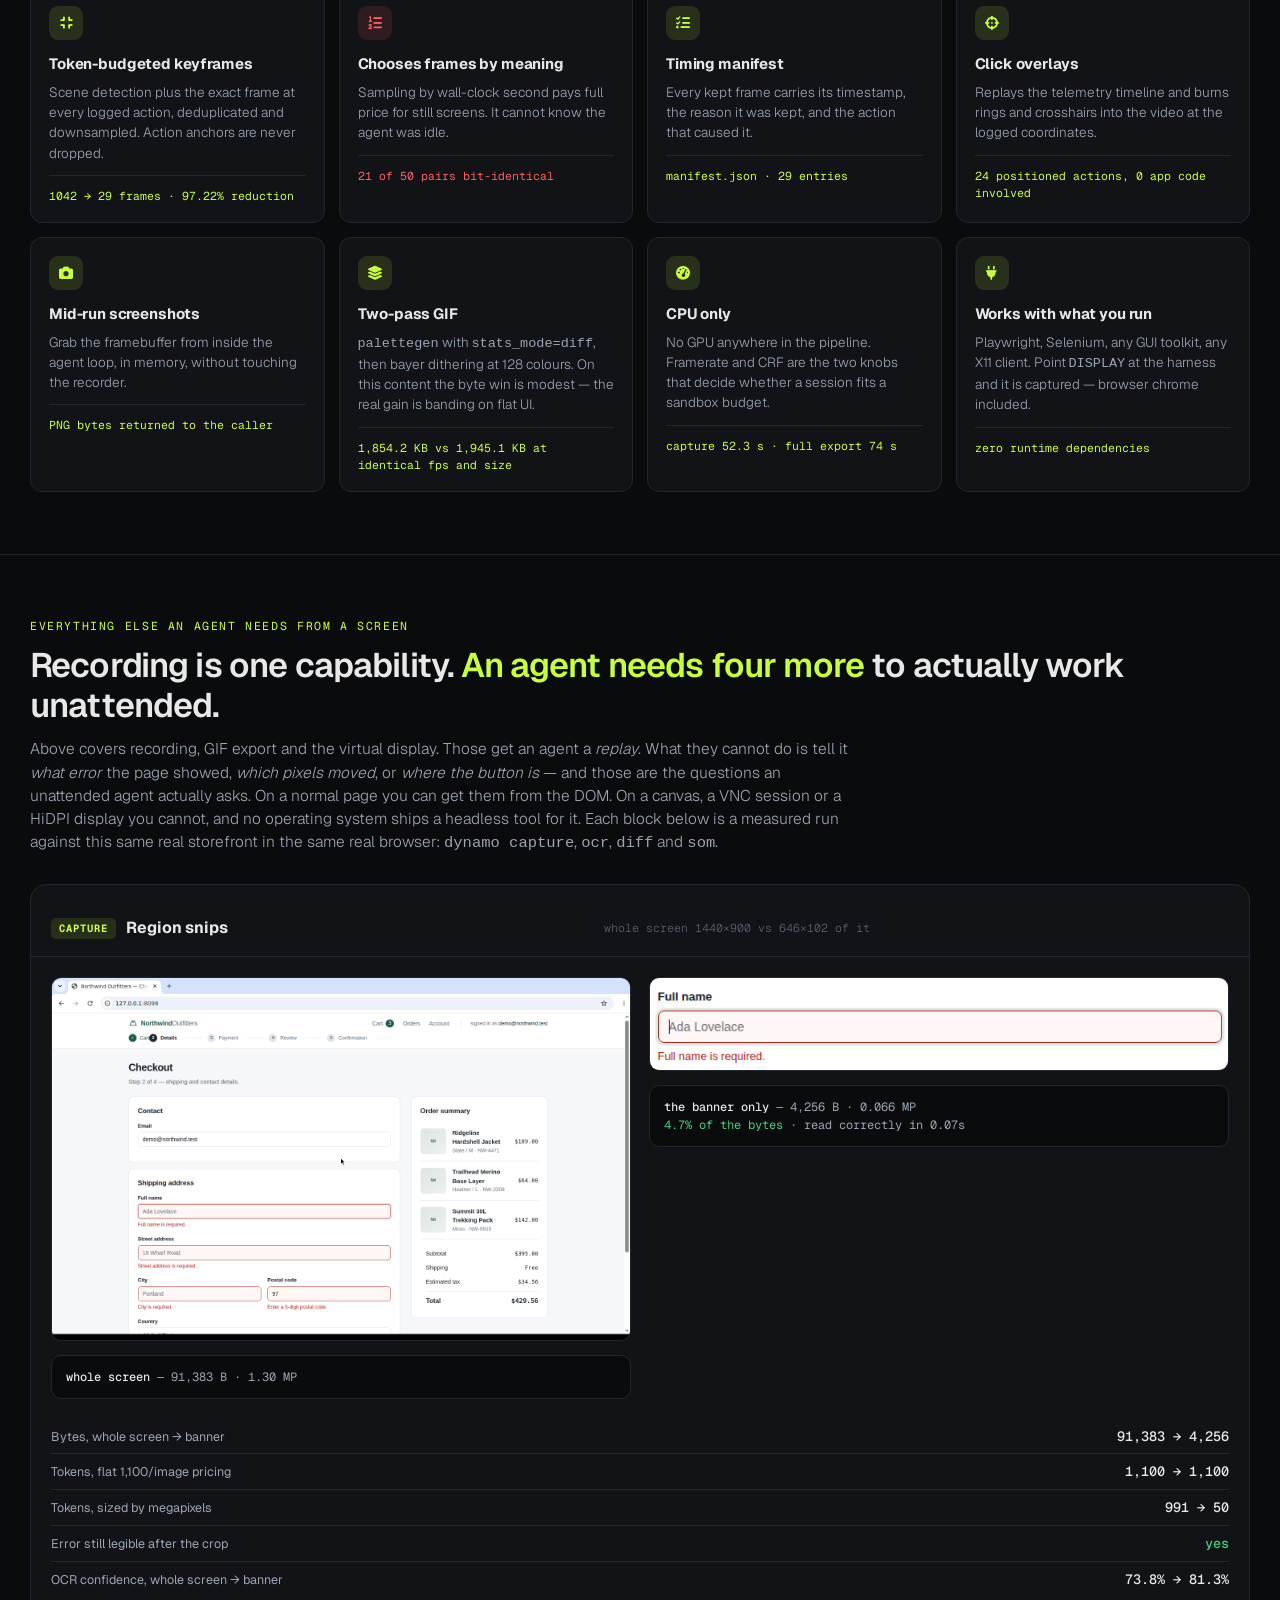
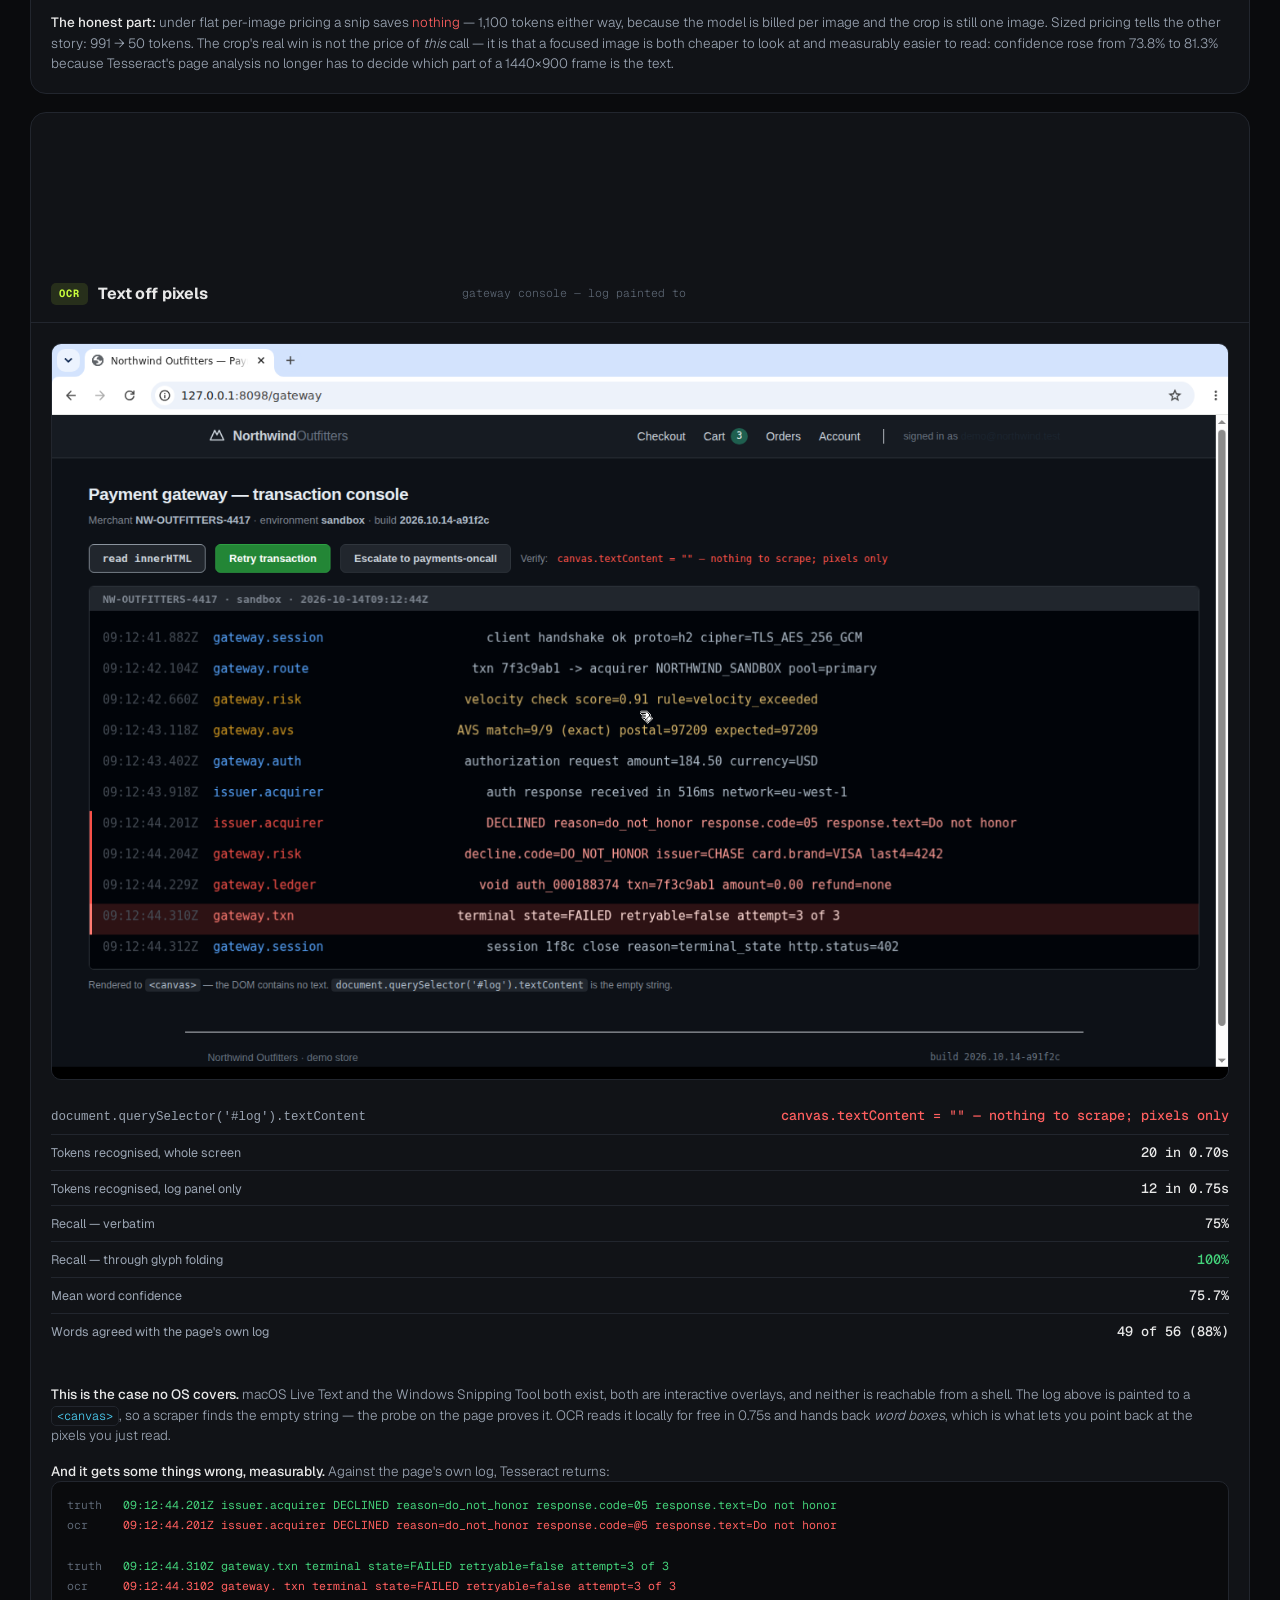
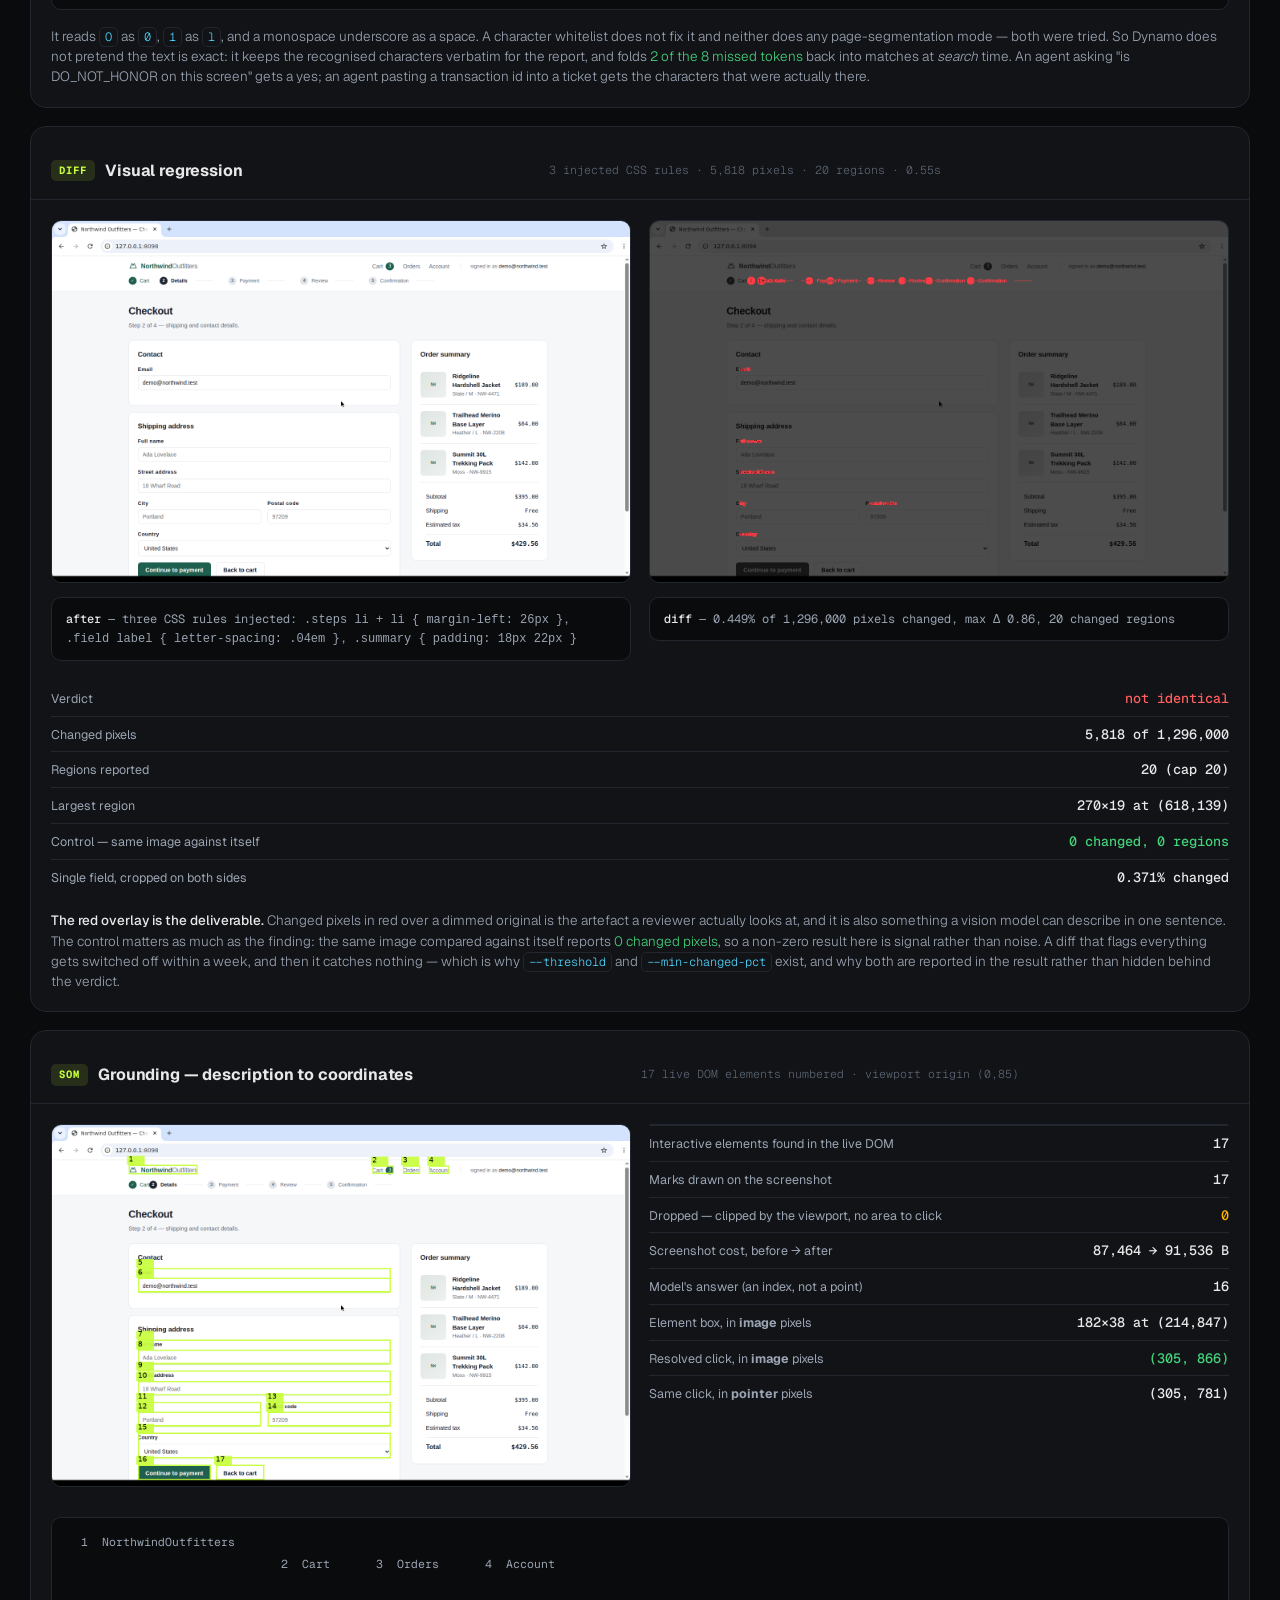
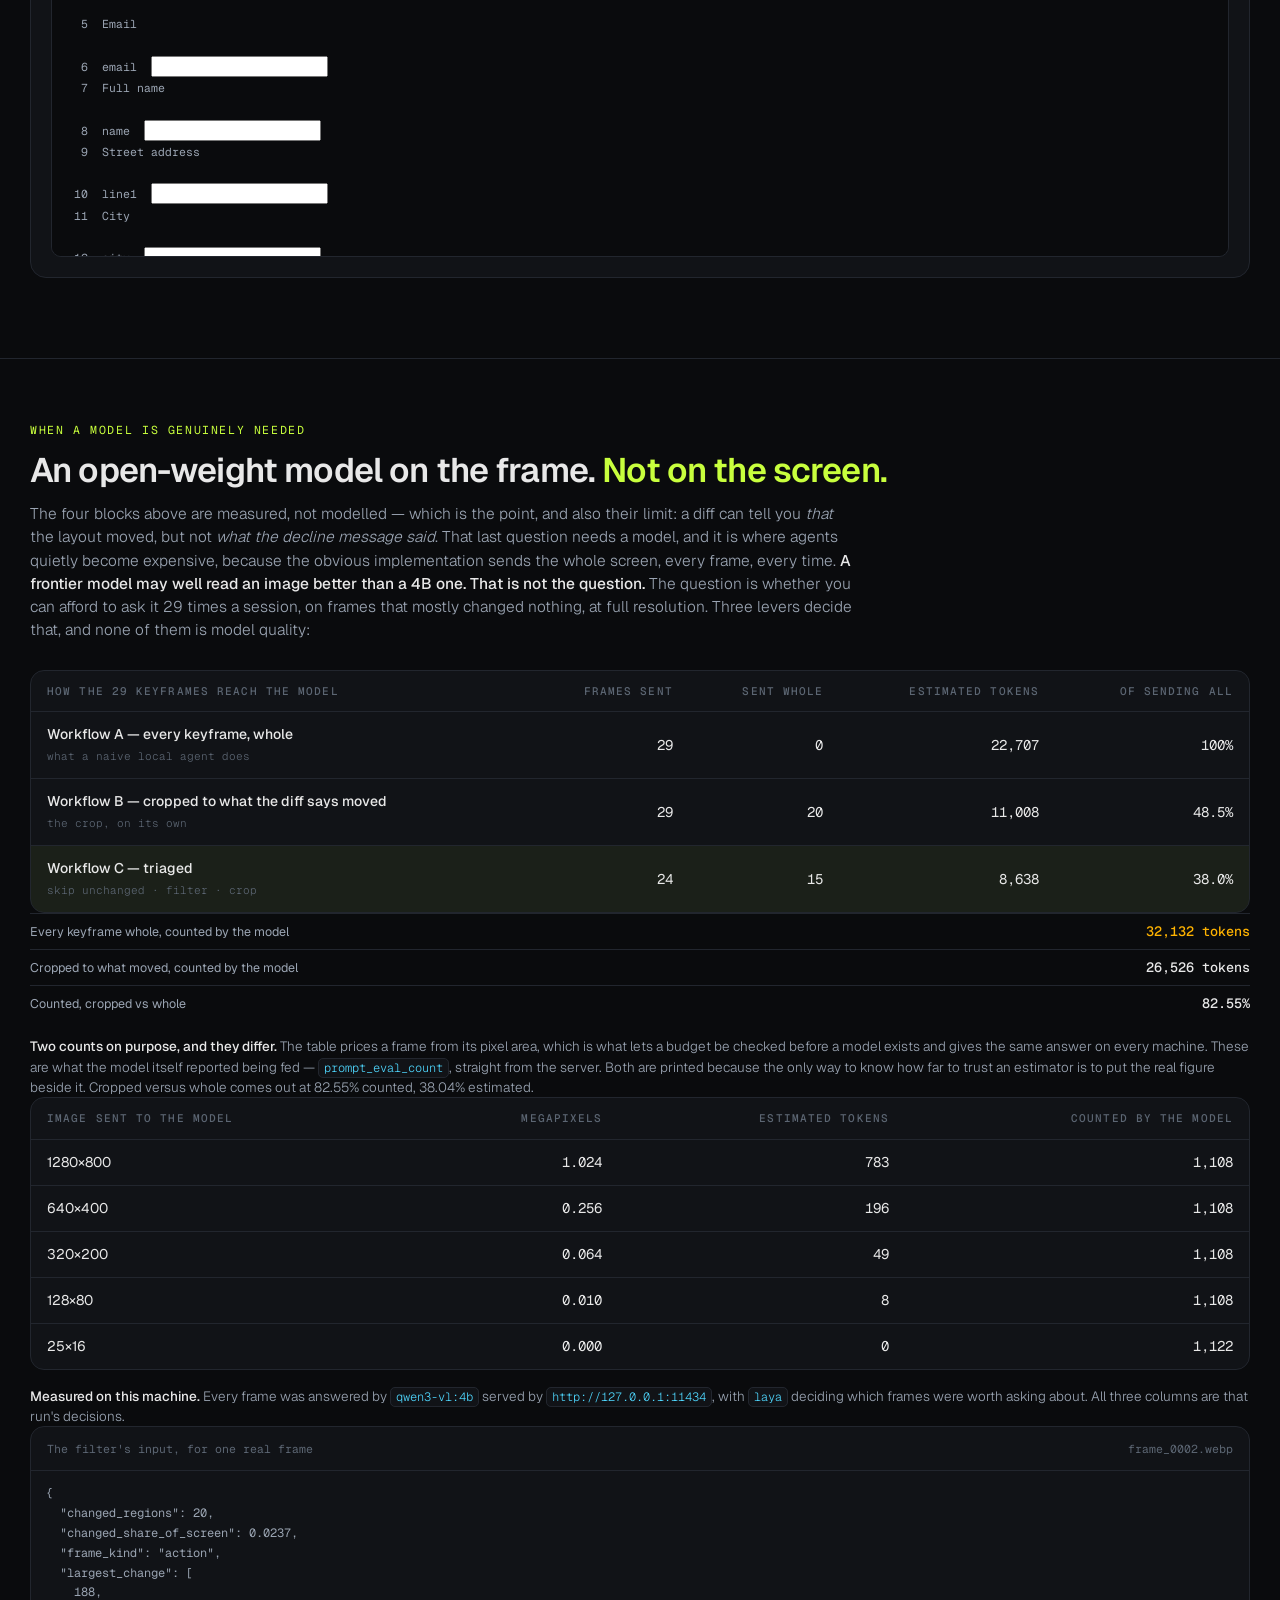
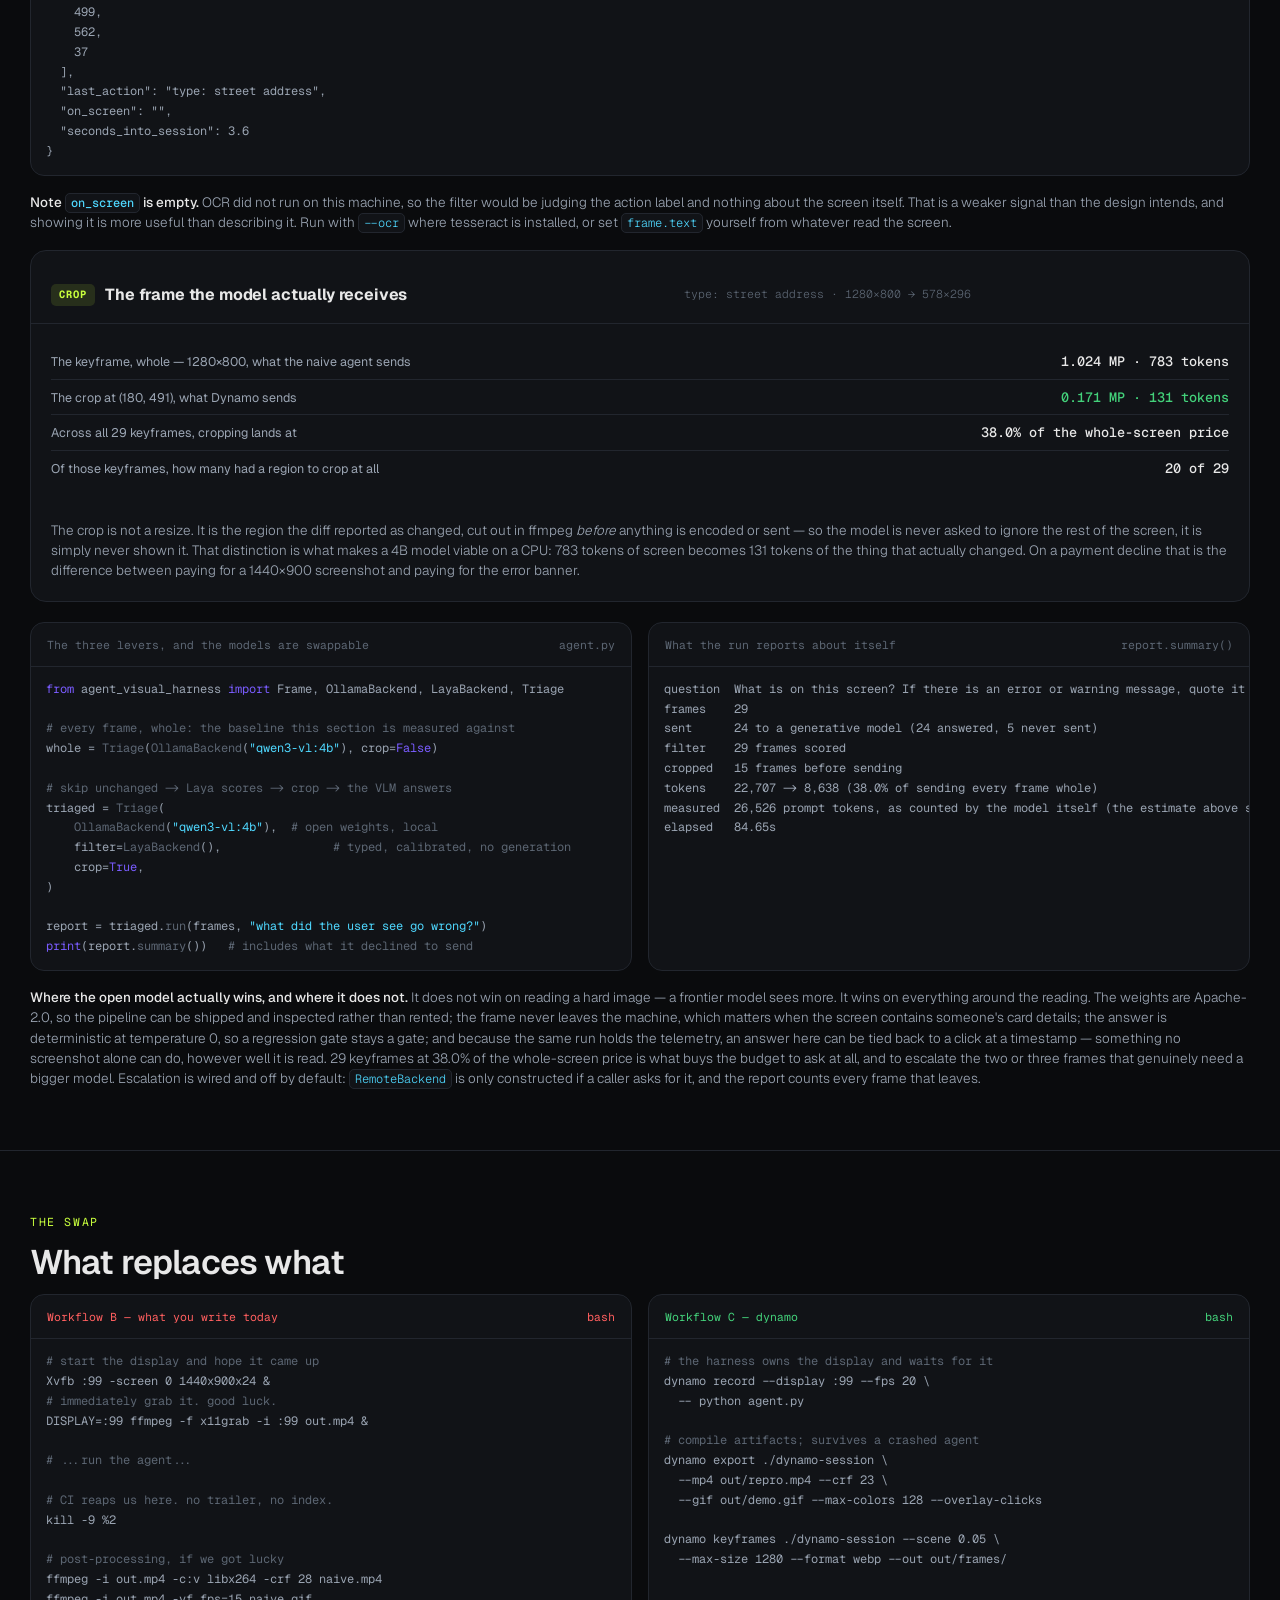
==== commit 9e9ea4b4: "Measure the tokens instead of estimating them, and find the estimate wrong The demo priced a frame f" ====
--- a/demo/index.html
+++ b/demo/index.html
@@ -848,7 +848,7 @@
             <th>How the 29 keyframes reach the model</th>
             <th class="num">frames sent</th>
             <th class="num">sent whole</th>
-            <th class="num">visual tokens</th>
+            <th class="num">estimated tokens</th>
             <th class="num">of sending all</th>
           </tr>
         </thead>
@@ -869,18 +869,18 @@
           </tr>
           <tr class="col-dyn">
             <td class="rowlab"><b>Workflow C — triaged</b><span>skip unchanged · filter · crop</span></td>
-            <td class="num">29</td>
-            <td class="num">20</td>
-            <td class="num">11,008</td>
-            <td class="num">48.5%</td>
+            <td class="num">24</td>
+            <td class="num">15</td>
+            <td class="num">8,638</td>
+            <td class="num">38.0%</td>
           </tr>
         </tbody>
       </table>
     </div>
 
-    
-
-    <p class="insp-note"><b>Not measured — and the page says so.</b> The run behind this section wrote <code>measured: false</code>: --stub was passed: no model answered these frames. Two of the three columns are still real. <b>Tokens and crop geometry are measured</b> — the regions came from diffing the actual keyframes, and the prices come from the actual pixel area of the actual crops. <b>The routing column is not</b> — a stub filter passed every frame and a stub answered each one, so it shows what the pipeline <em>does</em>, not what a model <em>would</em> decide. Run <code>python3 demo/run_agent_bench.py</code> where Ollama is answering and this banner replaces itself.</p>
+    <div class="vgrid"><div class="vstat"><span class="k">Every keyframe whole, counted by the model</span><span class="v warn">32,132 tokens</span></div><div class="vstat"><span class="k">Cropped to what moved, counted by the model</span><span class="v">26,526 tokens</span></div><div class="vstat"><span class="k">Counted, cropped vs whole</span><span class="v">82.55%</span></div></div><p class="insp-note"><b>Two counts on purpose, and they differ.</b> The table prices a frame from its pixel area, which is what lets a budget be checked before a model exists and gives the same answer on every machine. These are what the model itself reported being fed — <code>prompt_eval_count</code>, straight from the server. Both are printed because the only way to know how far to trust an estimator is to put the real figure beside it. Cropped versus whole comes out at 82.55% counted, 38.04% estimated.</p><div class="tablewrap"><table><thead><tr><th>Image sent to the model</th><th class="num">megapixels</th><th class="num">estimated tokens</th><th class="num">counted by the model</th></tr></thead><tbody><tr><td>1280×800</td><td class='num'>1.024</td><td class='num'>783</td><td class='num'>1,108</td></tr><tr><td>640×400</td><td class='num'>0.256</td><td class='num'>196</td><td class='num'>1,108</td></tr><tr><td>320×200</td><td class='num'>0.064</td><td class='num'>49</td><td class='num'>1,108</td></tr><tr><td>128×80</td><td class='num'>0.010</td><td class='num'>8</td><td class='num'>1,108</td></tr><tr><td>25×16</td><td class='num'>0.000</td><td class='num'>0</td><td class='num'>1,122</td></tr></tbody></table></div>
+
+    <p class="insp-note"><b>Measured on this machine.</b> Every frame was answered by <code>qwen3-vl:4b</code> served by <code>http://127.0.0.1:11434</code>, with <code>laya</code> deciding which frames were worth asking about. All three columns are that run's decisions.</p>
 
     <div class="codecard"><div class="hd"><span>The filter's input, for one real frame</span><span>frame_0002.webp</span></div><pre>{
   &quot;changed_regions&quot;: 20,
@@ -906,7 +906,7 @@
         <div class="insp-facts">
           <div class="vstat"><span class="k">The keyframe, whole — 1280×800, what the naive agent sends</span><span class="v">1.024 MP · 783 tokens</span></div>
           <div class="vstat"><span class="k">The crop at (180, 491), what Dynamo sends</span><span class="v good">0.171 MP · 131 tokens</span></div>
-          <div class="vstat"><span class="k">Across all 29 keyframes, cropping lands at</span><span class="v">48.5% of the whole-screen price</span></div>
+          <div class="vstat"><span class="k">Across all 29 keyframes, cropping lands at</span><span class="v">38.0% of the whole-screen price</span></div>
           <div class="vstat"><span class="k">Of those keyframes, how many had a region to crop at all</span><span class="v">20 of 29</span></div>
         </div>
         <p class="insp-note">The crop is not a resize. It is the region the diff reported as changed,
@@ -939,13 +939,14 @@
       </div>
       <div class="codecard">
         <div class="hd"><span>What the run reports about itself</span><span>report.summary()</span></div>
-<pre>question  What went wrong on this screen, and which step of the checkout does it belong to? Answer in one sentence.
+<pre>question  What is on this screen? If there is an error or warning message, quote it exactly as written. Answer in at most 60 words.
 frames    29
-sent      29 to a generative model (29 answered, 0 never sent)
+sent      24 to a generative model (24 answered, 5 never sent)
 filter    29 frames scored
-cropped   20 frames before sending
-tokens    22,707 -> 11,008 (48.5% of sending every frame whole)
-elapsed   1.03s</pre>
+cropped   15 frames before sending
+tokens    22,707 -> 8,638 (38.0% of sending every frame whole)
+measured  26,526 prompt tokens, as counted by the model itself (the estimate above said 8,638)
+elapsed   84.65s</pre>
       </div>
     </div>
 
@@ -956,7 +957,7 @@
     details; the answer is deterministic at temperature 0, so a regression gate stays a gate; and
     because the same run holds the telemetry, an answer here can be tied back to a click at a
     timestamp — something no screenshot alone can do, however well it is read. 29
-    keyframes at 48.5% of the whole-screen price is what buys
+    keyframes at 38.0% of the whole-screen price is what buys
     the budget to ask at all, and to escalate the two or three frames that genuinely need a bigger
     model. Escalation is wired and off by default: <code>RemoteBackend</code> is only constructed if a
     caller asks for it, and the report counts every frame that leaves.</p>
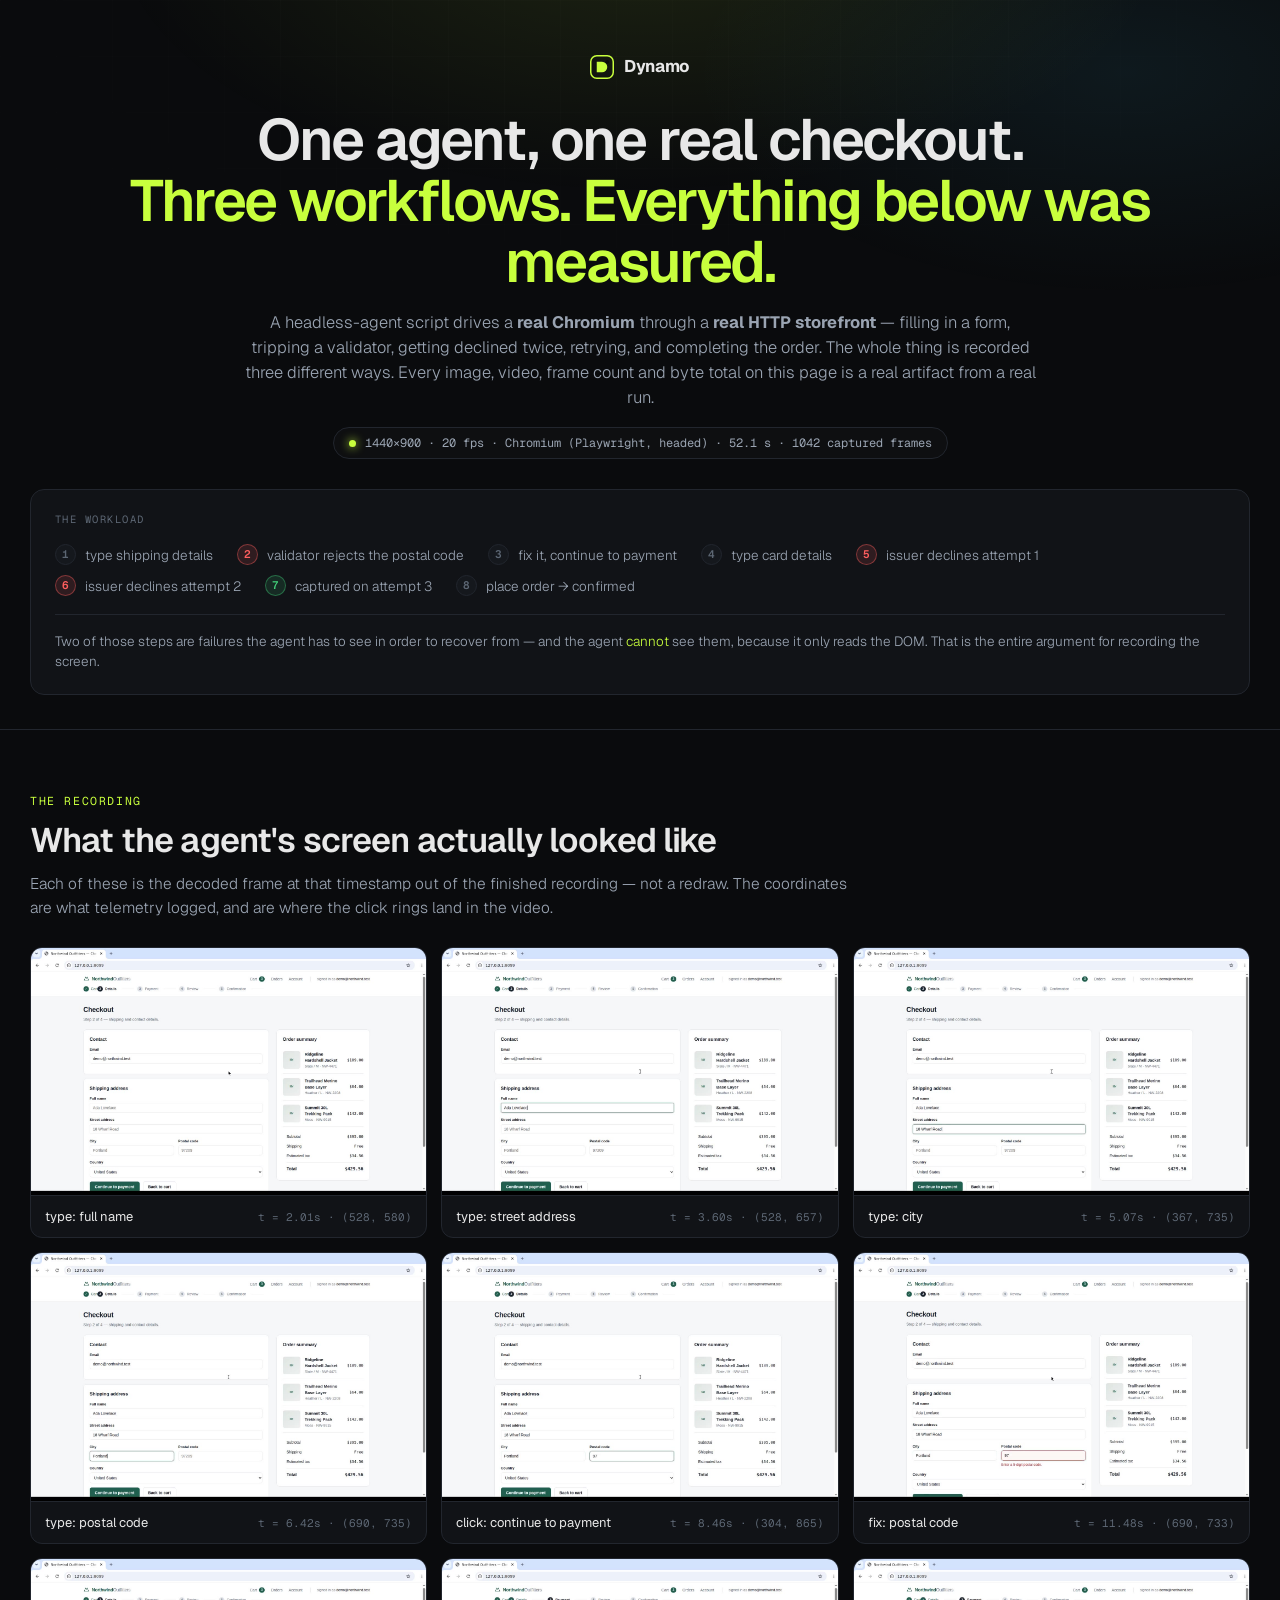
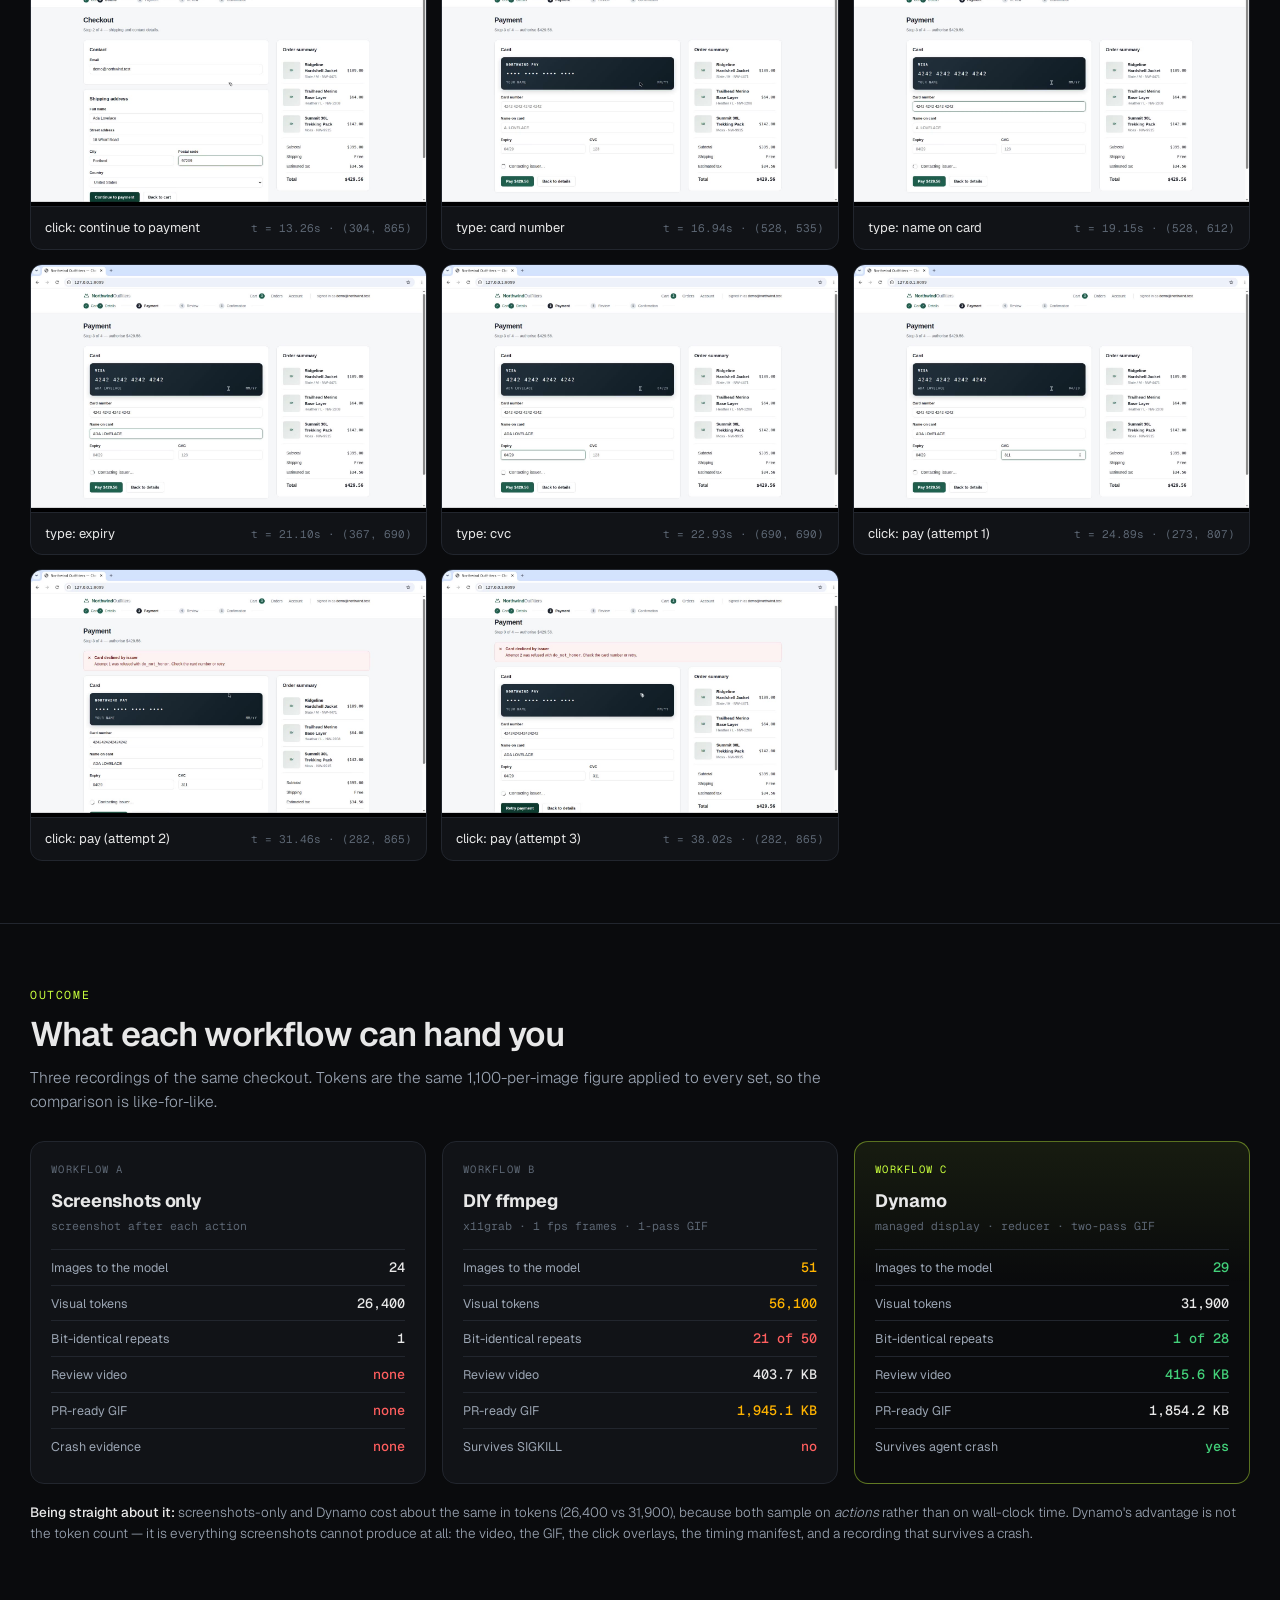
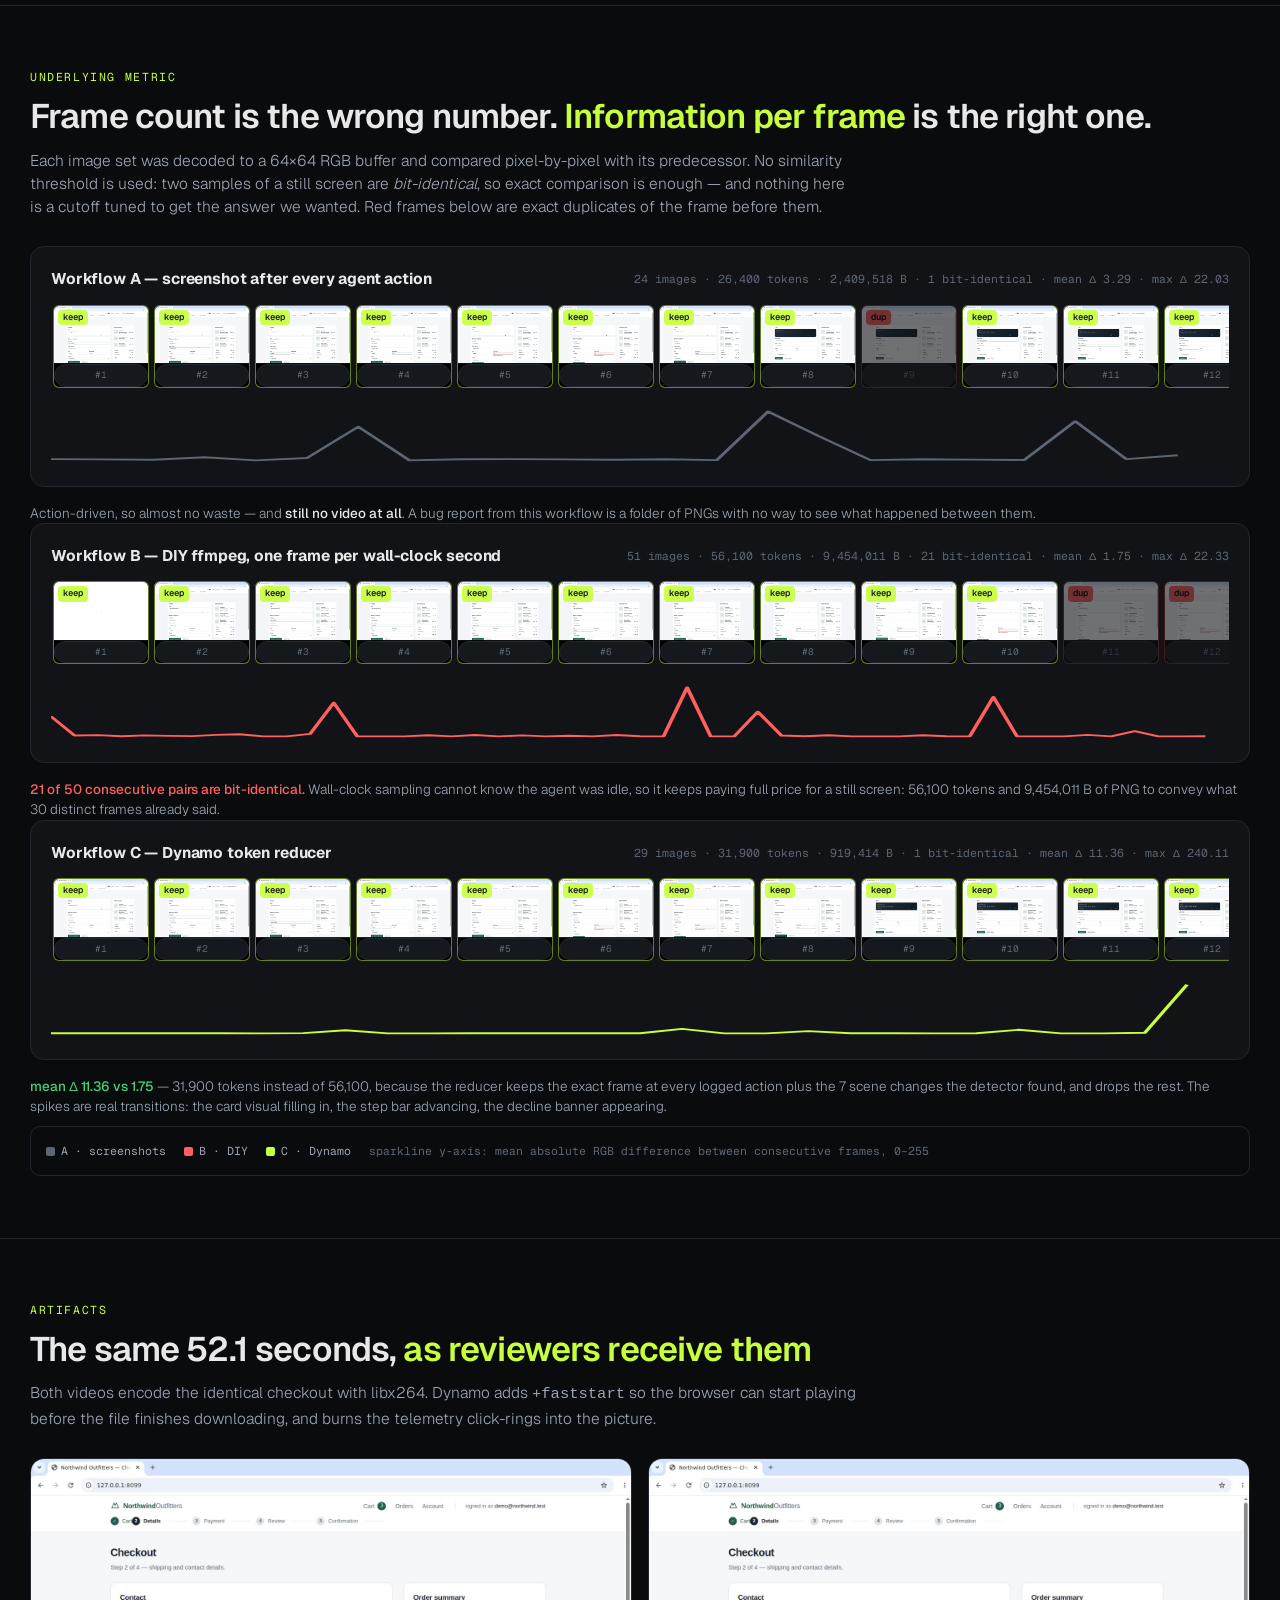
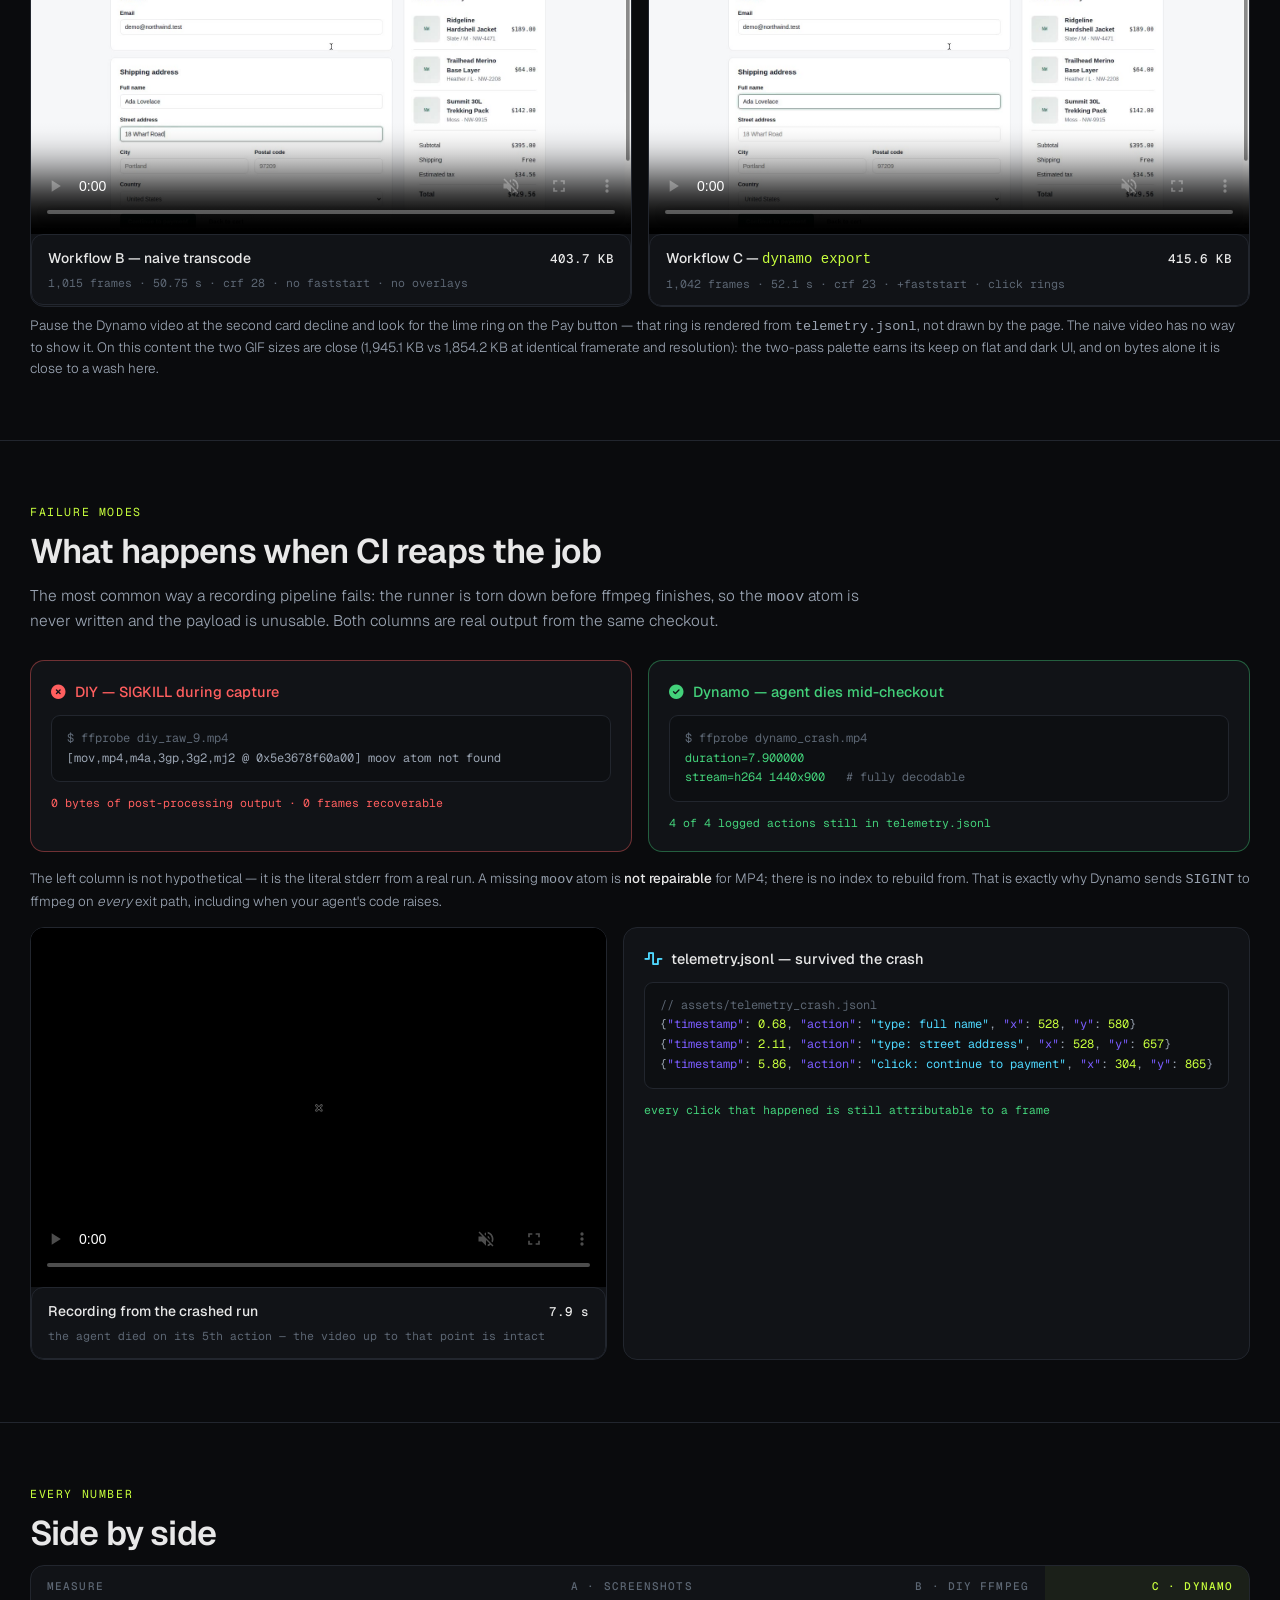
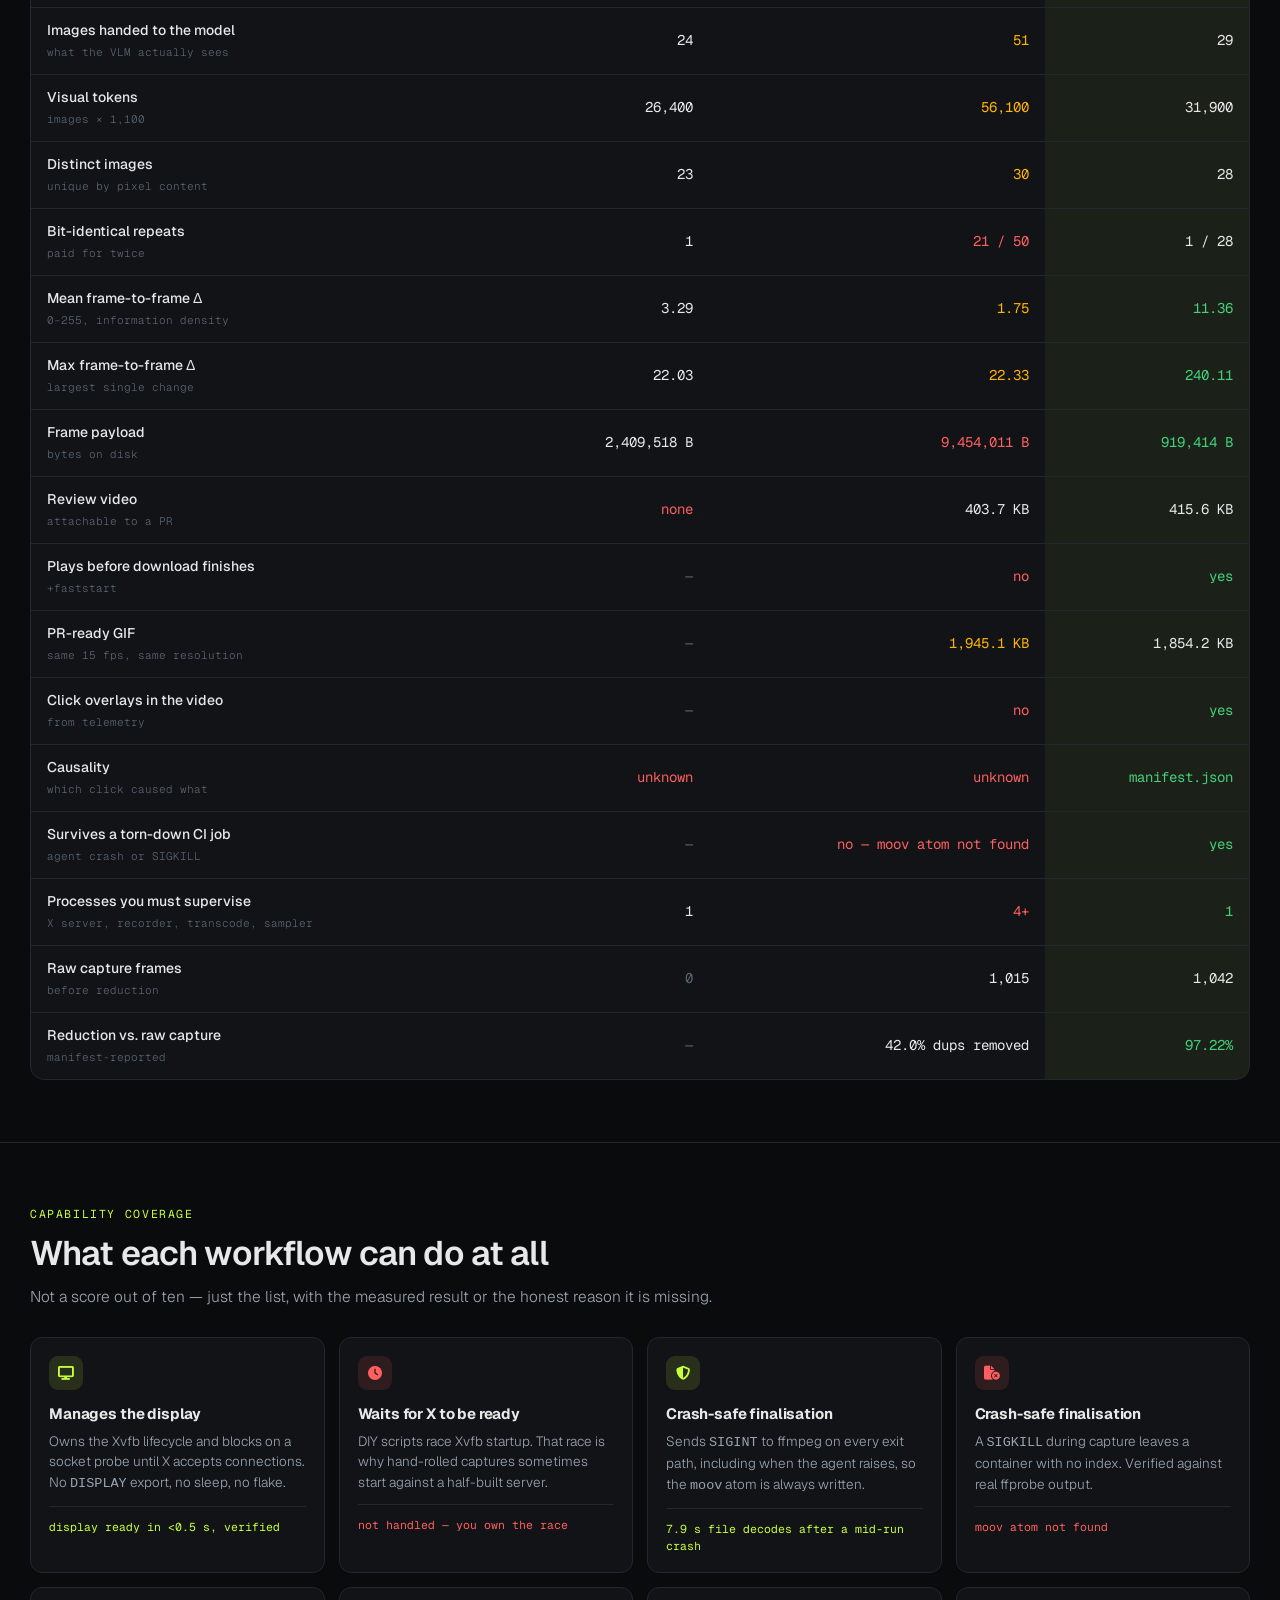
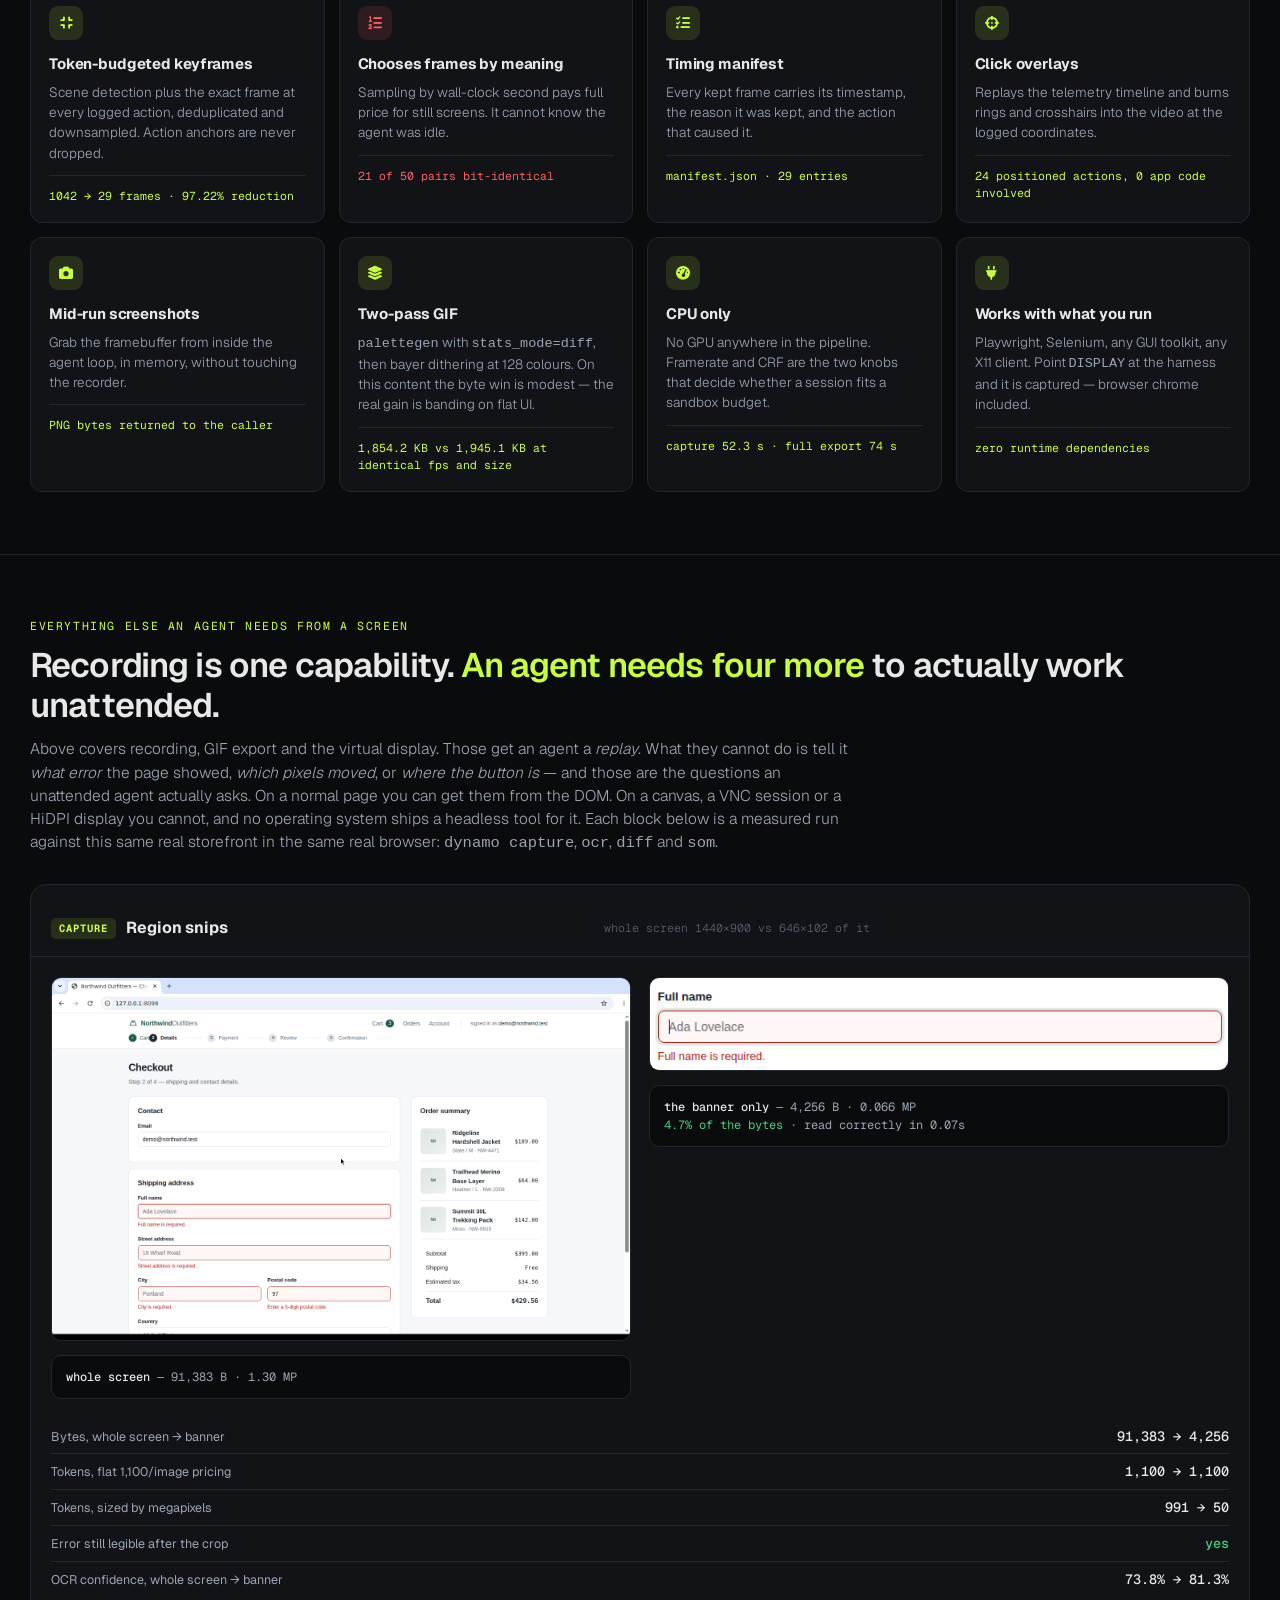
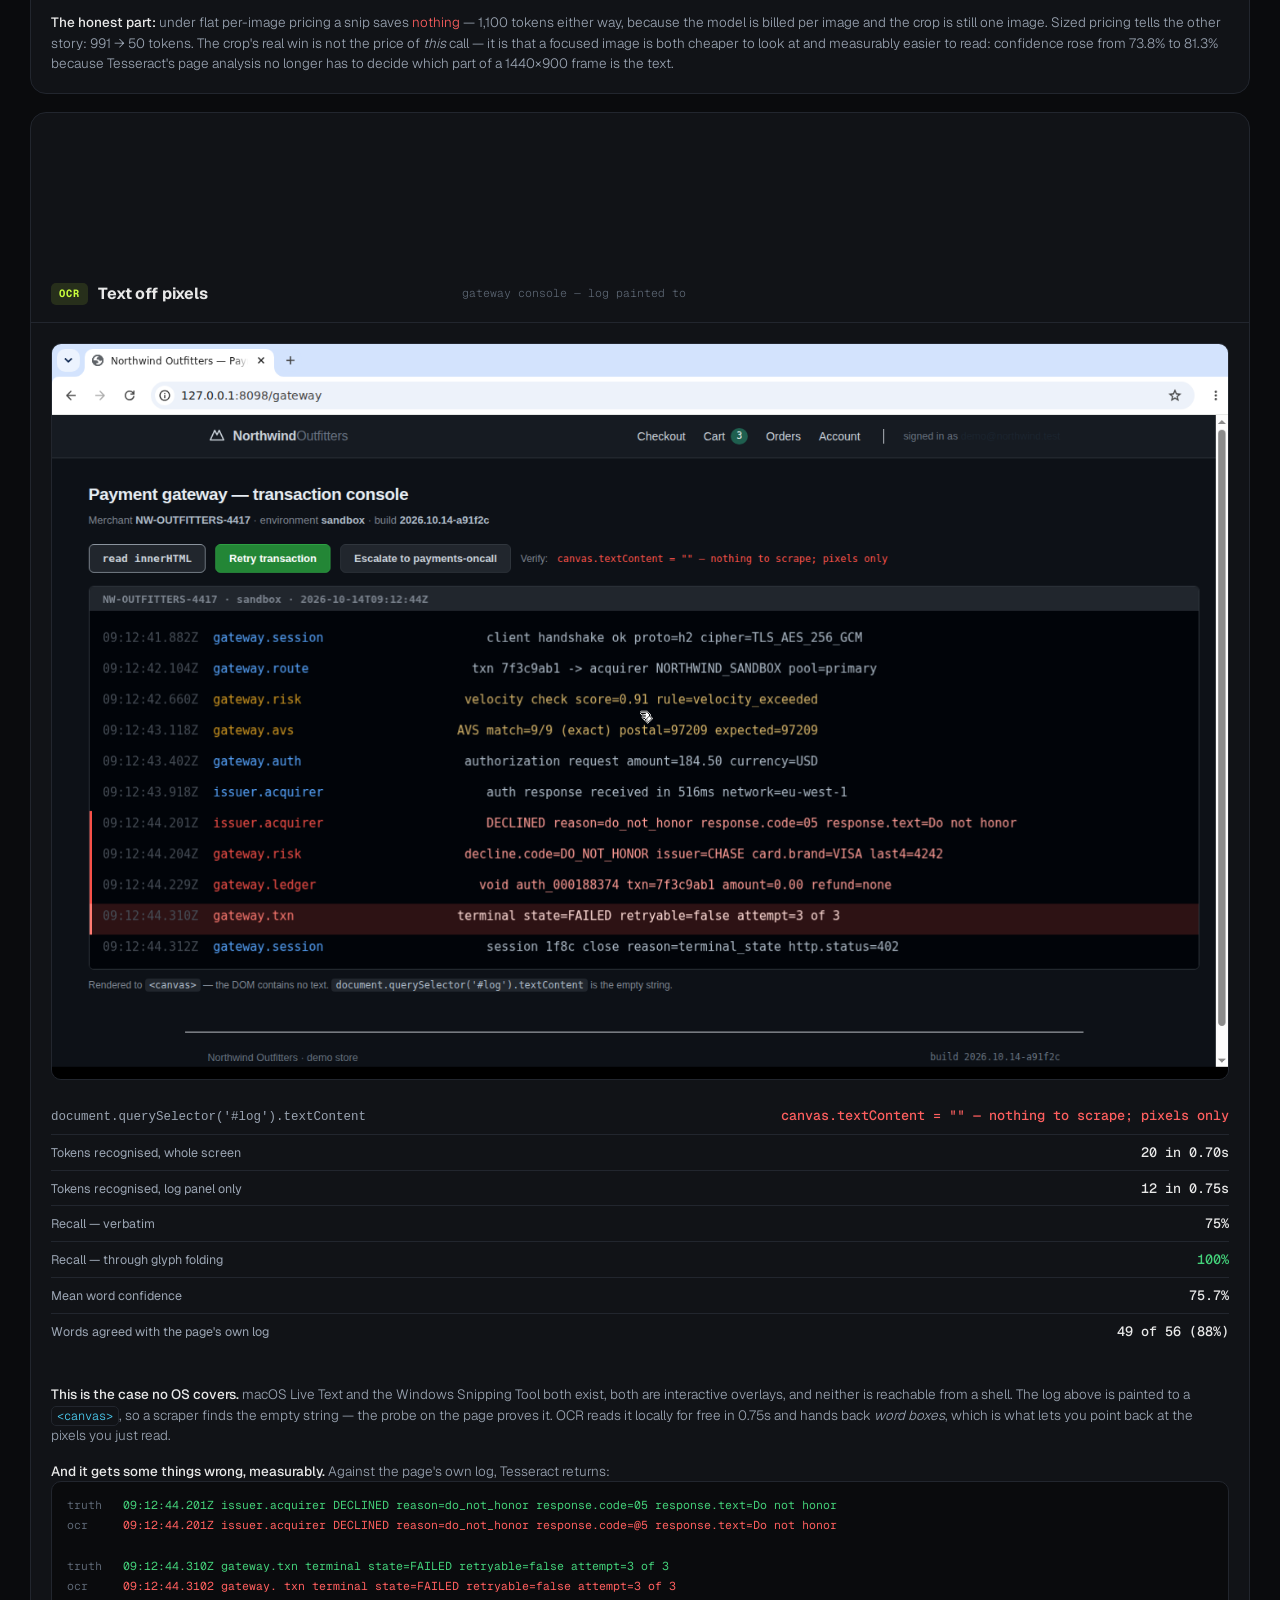
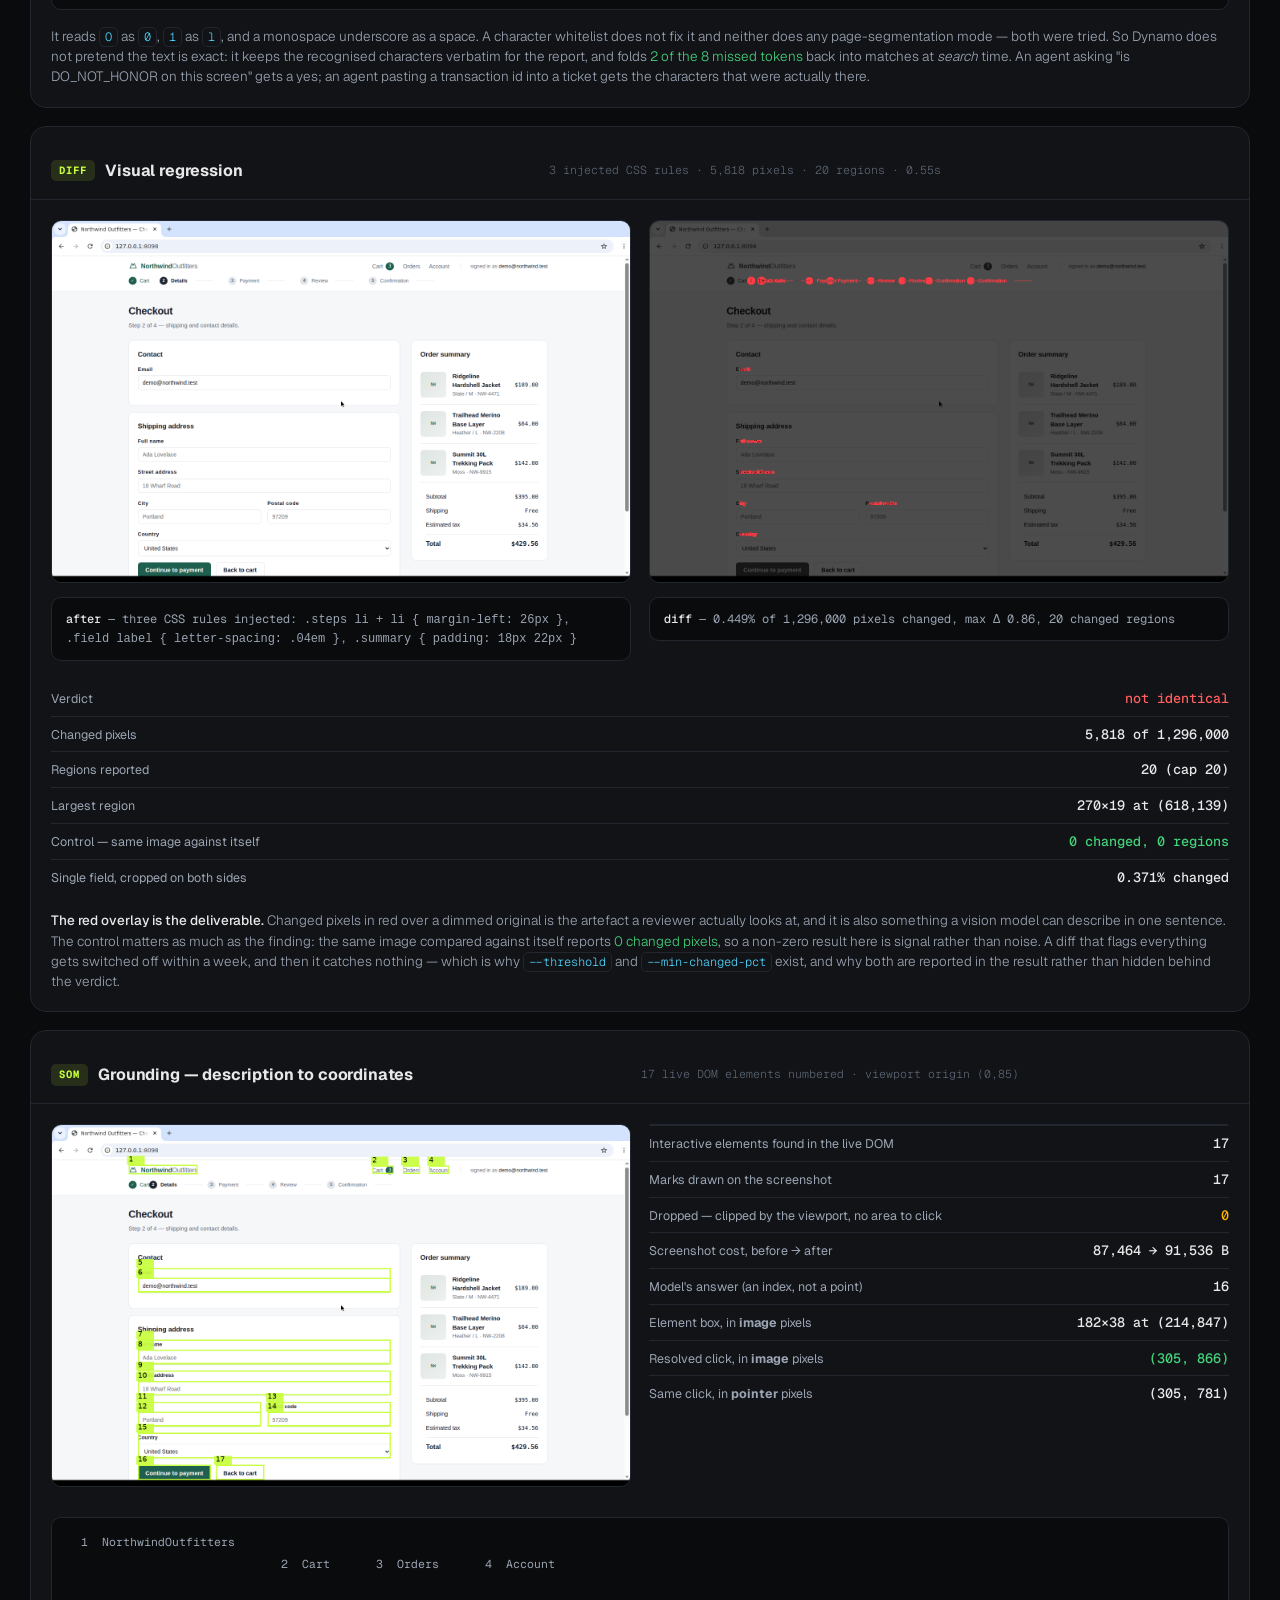
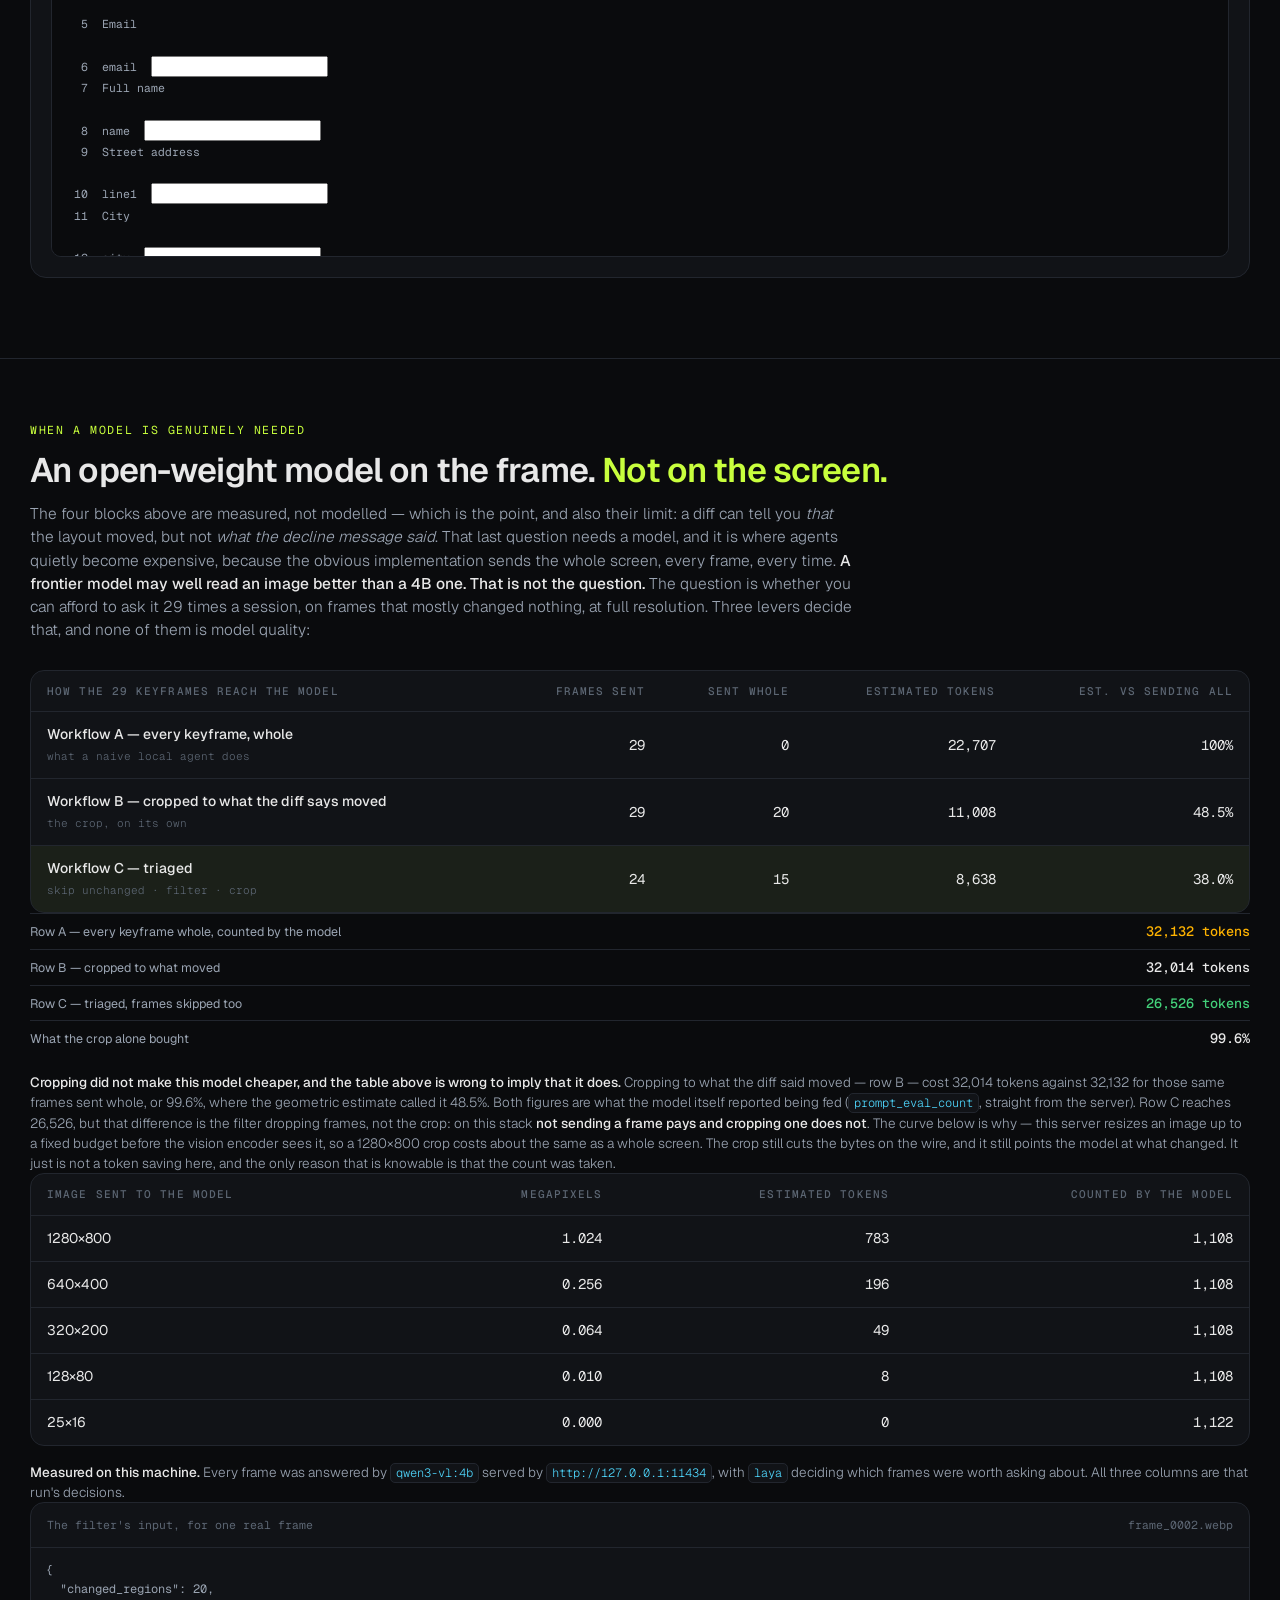
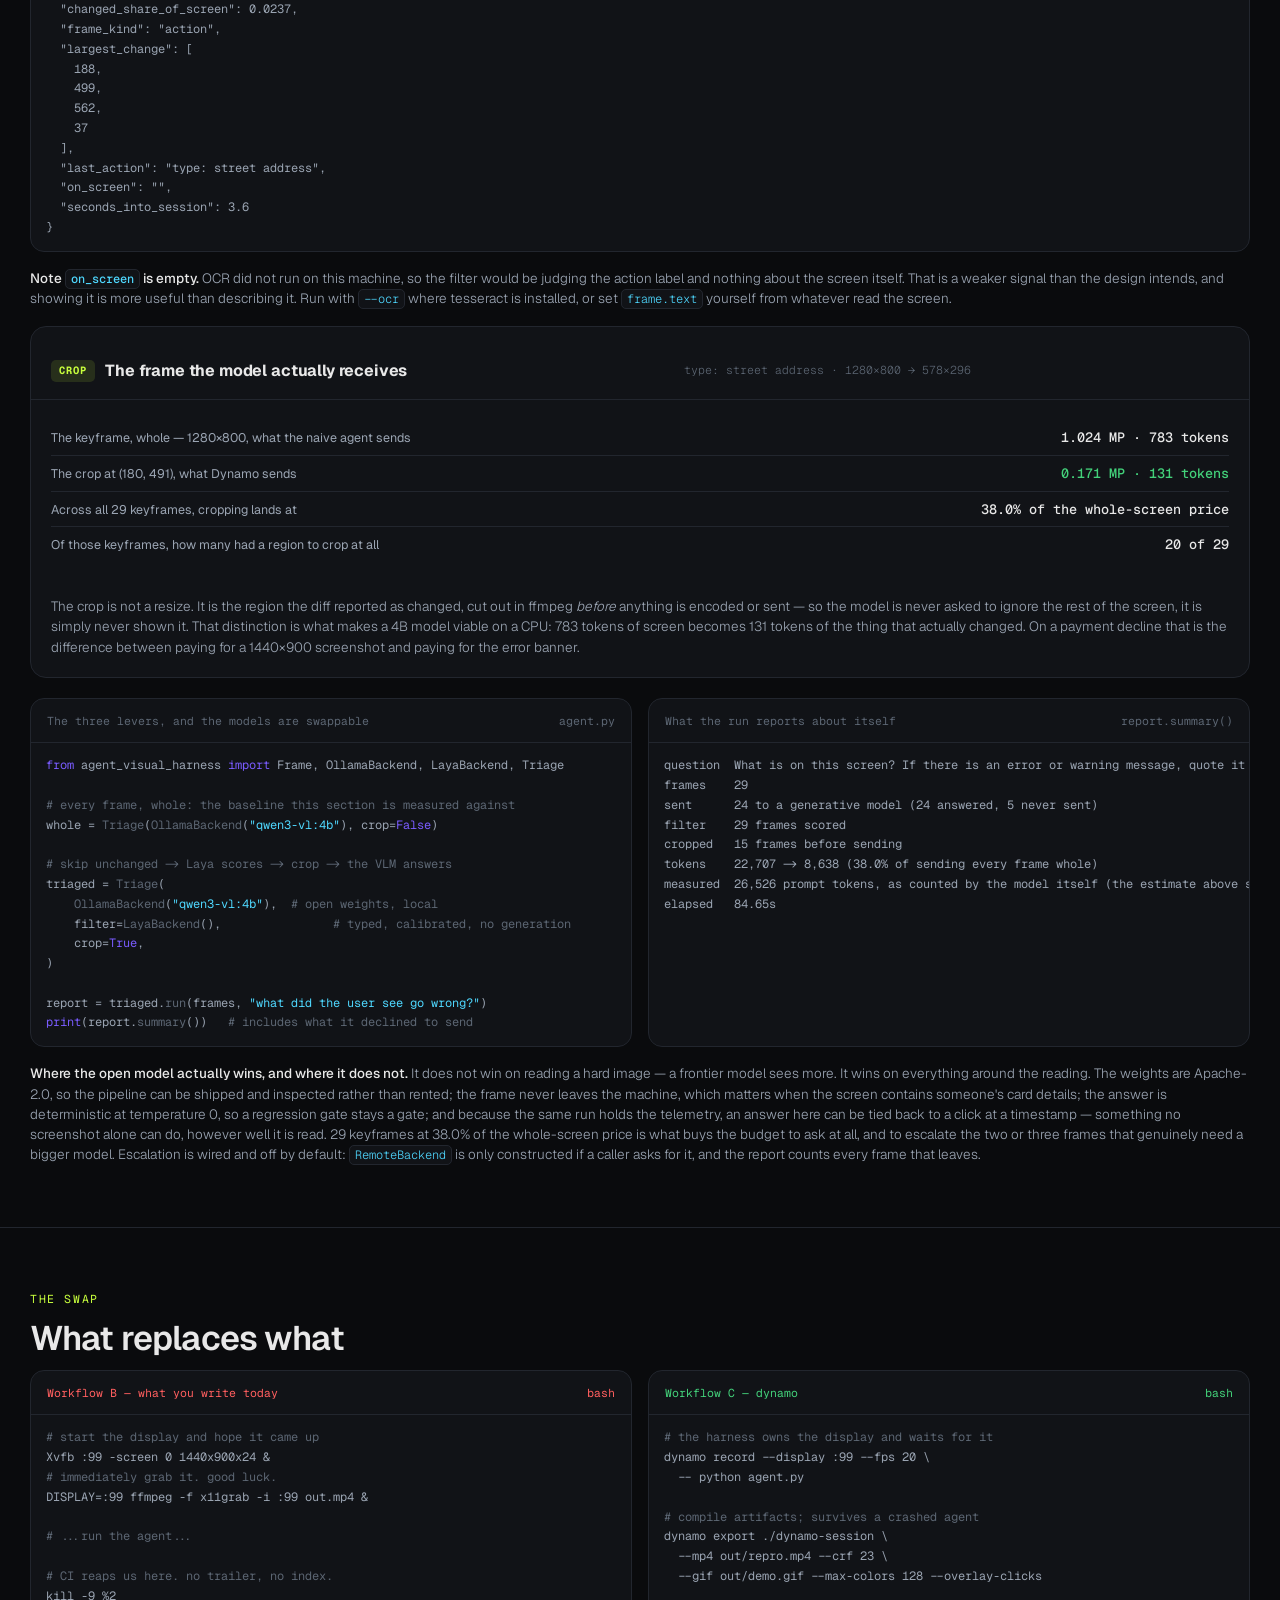
==== commit 3fecfbb2: "Separate the filter's saving from the crop's, and stop a stale page passing Two corrections to the s" ====
--- a/demo/index.html
+++ b/demo/index.html
@@ -3,6 +3,7 @@
 <head>
 <meta charset="UTF-8">
 <meta name="viewport" content="width=device-width, initial-scale=1.0">
+<meta name="dynamo-data" content="be218c3fbd933dab">
 <title>Dynamo — one real agent checkout, three workflows, measured</title>
 <meta name="description" content="A real headless-Chromium agent drives a real checkout flow — including a declined card — through three capture workflows. Every artifact and every number is measured.">
 <link rel="preconnect" href="https://fonts.googleapis.com">
@@ -849,7 +850,7 @@
             <th class="num">frames sent</th>
             <th class="num">sent whole</th>
             <th class="num">estimated tokens</th>
-            <th class="num">of sending all</th>
+            <th class="num">est. vs sending all</th>
           </tr>
         </thead>
         <tbody>
@@ -878,7 +879,7 @@
       </table>
     </div>
 
-    <div class="vgrid"><div class="vstat"><span class="k">Every keyframe whole, counted by the model</span><span class="v warn">32,132 tokens</span></div><div class="vstat"><span class="k">Cropped to what moved, counted by the model</span><span class="v">26,526 tokens</span></div><div class="vstat"><span class="k">Counted, cropped vs whole</span><span class="v">82.55%</span></div></div><p class="insp-note"><b>Two counts on purpose, and they differ.</b> The table prices a frame from its pixel area, which is what lets a budget be checked before a model exists and gives the same answer on every machine. These are what the model itself reported being fed — <code>prompt_eval_count</code>, straight from the server. Both are printed because the only way to know how far to trust an estimator is to put the real figure beside it. Cropped versus whole comes out at 82.55% counted, 38.04% estimated.</p><div class="tablewrap"><table><thead><tr><th>Image sent to the model</th><th class="num">megapixels</th><th class="num">estimated tokens</th><th class="num">counted by the model</th></tr></thead><tbody><tr><td>1280×800</td><td class='num'>1.024</td><td class='num'>783</td><td class='num'>1,108</td></tr><tr><td>640×400</td><td class='num'>0.256</td><td class='num'>196</td><td class='num'>1,108</td></tr><tr><td>320×200</td><td class='num'>0.064</td><td class='num'>49</td><td class='num'>1,108</td></tr><tr><td>128×80</td><td class='num'>0.010</td><td class='num'>8</td><td class='num'>1,108</td></tr><tr><td>25×16</td><td class='num'>0.000</td><td class='num'>0</td><td class='num'>1,122</td></tr></tbody></table></div>
+    <div class="vgrid"><div class="vstat"><span class="k">Row A — every keyframe whole, counted by the model</span><span class="v warn">32,132 tokens</span></div><div class="vstat"><span class="k">Row B — cropped to what moved</span><span class="v">32,014 tokens</span></div><div class="vstat"><span class="k">Row C — triaged, frames skipped too</span><span class="v good">26,526 tokens</span></div><div class="vstat"><span class="k">What the crop alone bought</span><span class="v">99.6%</span></div></div><p class="insp-note"><b>Cropping did not make this model cheaper, and the table above is wrong to imply that it does.</b> Cropping to what the diff said moved — row B — cost 32,014 tokens against 32,132 for those same frames sent whole, or 99.6%, where the geometric estimate called it 48.5%. Both figures are what the model itself reported being fed (<code>prompt_eval_count</code>, straight from the server). Row C reaches 26,526, but that difference is the filter dropping frames, not the crop: on this stack <b>not sending a frame pays and cropping one does not</b>. The curve below is why — this server resizes an image up to a fixed budget before the vision encoder sees it, so a 1280×800 crop costs about the same as a whole screen. The crop still cuts the bytes on the wire, and it still points the model at what changed. It just is not a token saving here, and the only reason that is knowable is that the count was taken.</p><div class="tablewrap"><table><thead><tr><th>Image sent to the model</th><th class="num">megapixels</th><th class="num">estimated tokens</th><th class="num">counted by the model</th></tr></thead><tbody><tr><td>1280×800</td><td class='num'>1.024</td><td class='num'>783</td><td class='num'>1,108</td></tr><tr><td>640×400</td><td class='num'>0.256</td><td class='num'>196</td><td class='num'>1,108</td></tr><tr><td>320×200</td><td class='num'>0.064</td><td class='num'>49</td><td class='num'>1,108</td></tr><tr><td>128×80</td><td class='num'>0.010</td><td class='num'>8</td><td class='num'>1,108</td></tr><tr><td>25×16</td><td class='num'>0.000</td><td class='num'>0</td><td class='num'>1,122</td></tr></tbody></table></div>
 
     <p class="insp-note"><b>Measured on this machine.</b> Every frame was answered by <code>qwen3-vl:4b</code> served by <code>http://127.0.0.1:11434</code>, with <code>laya</code> deciding which frames were worth asking about. All three columns are that run's decisions.</p>
 
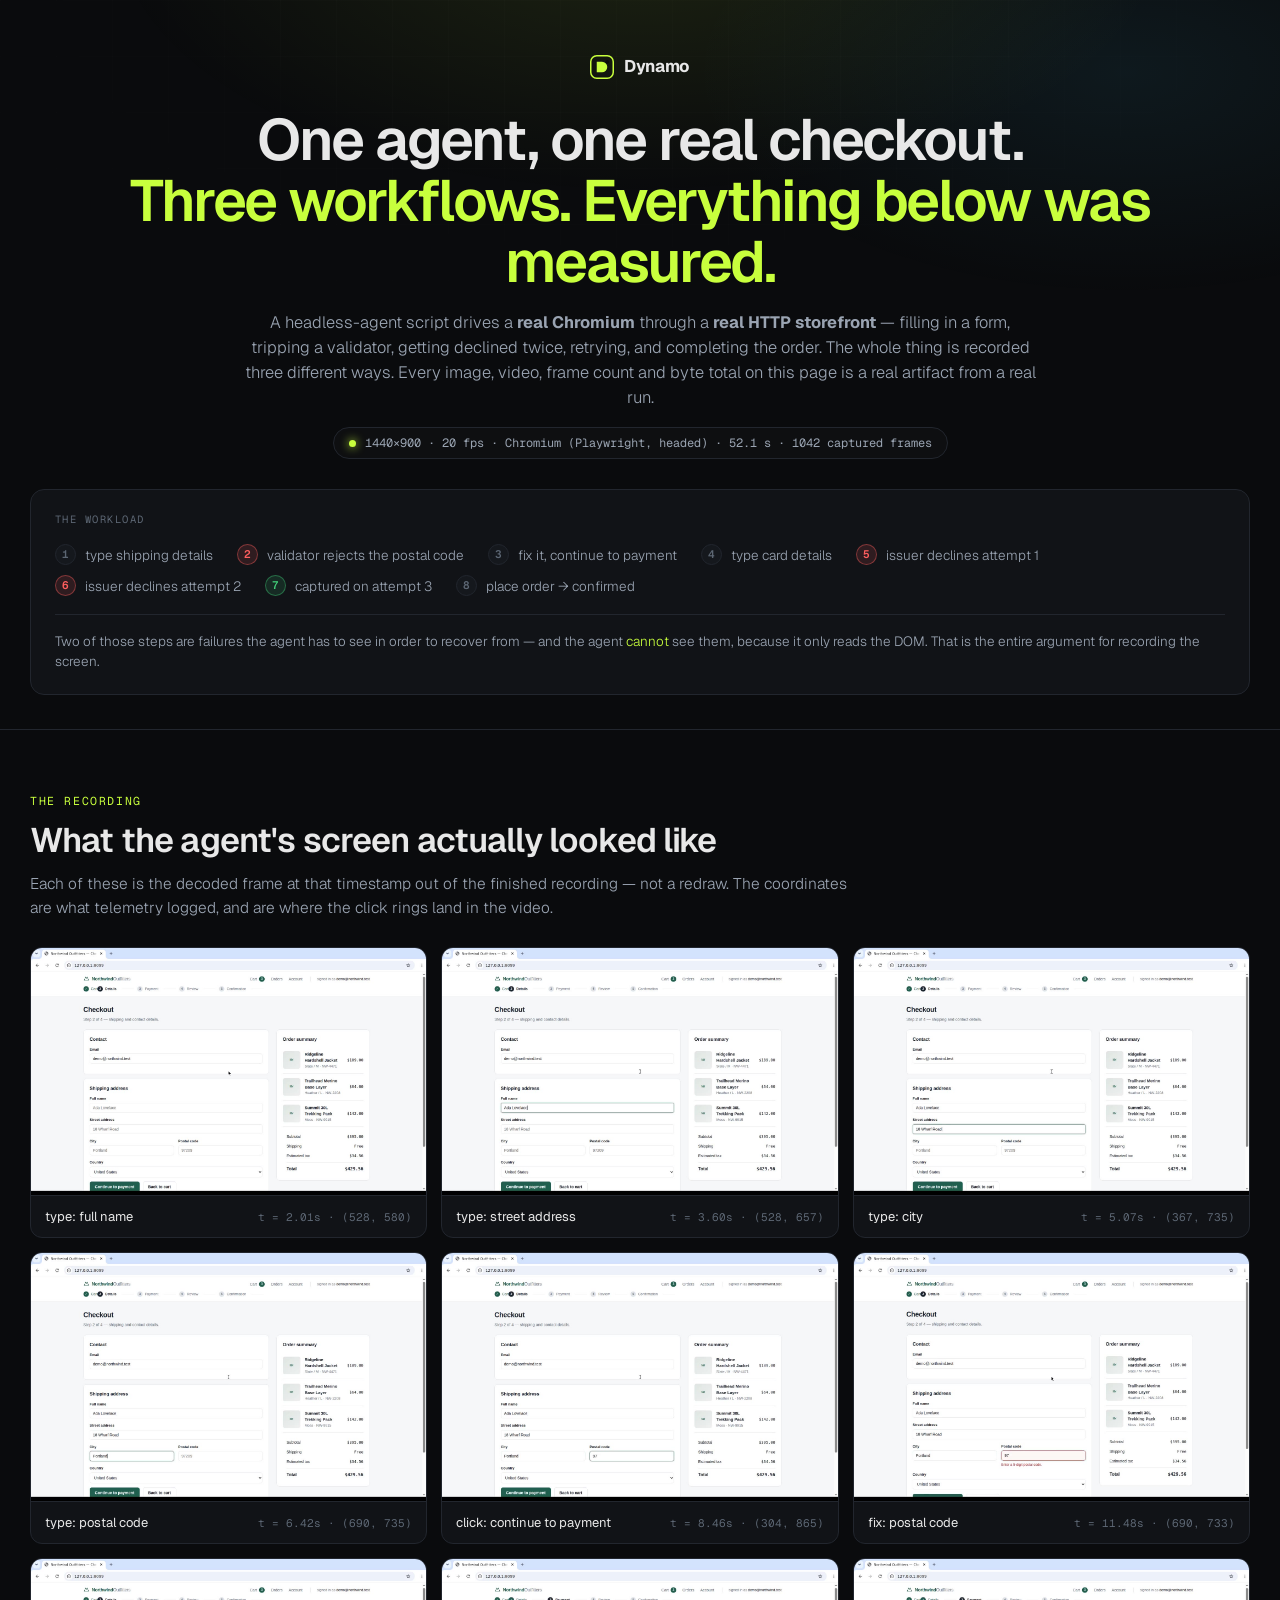
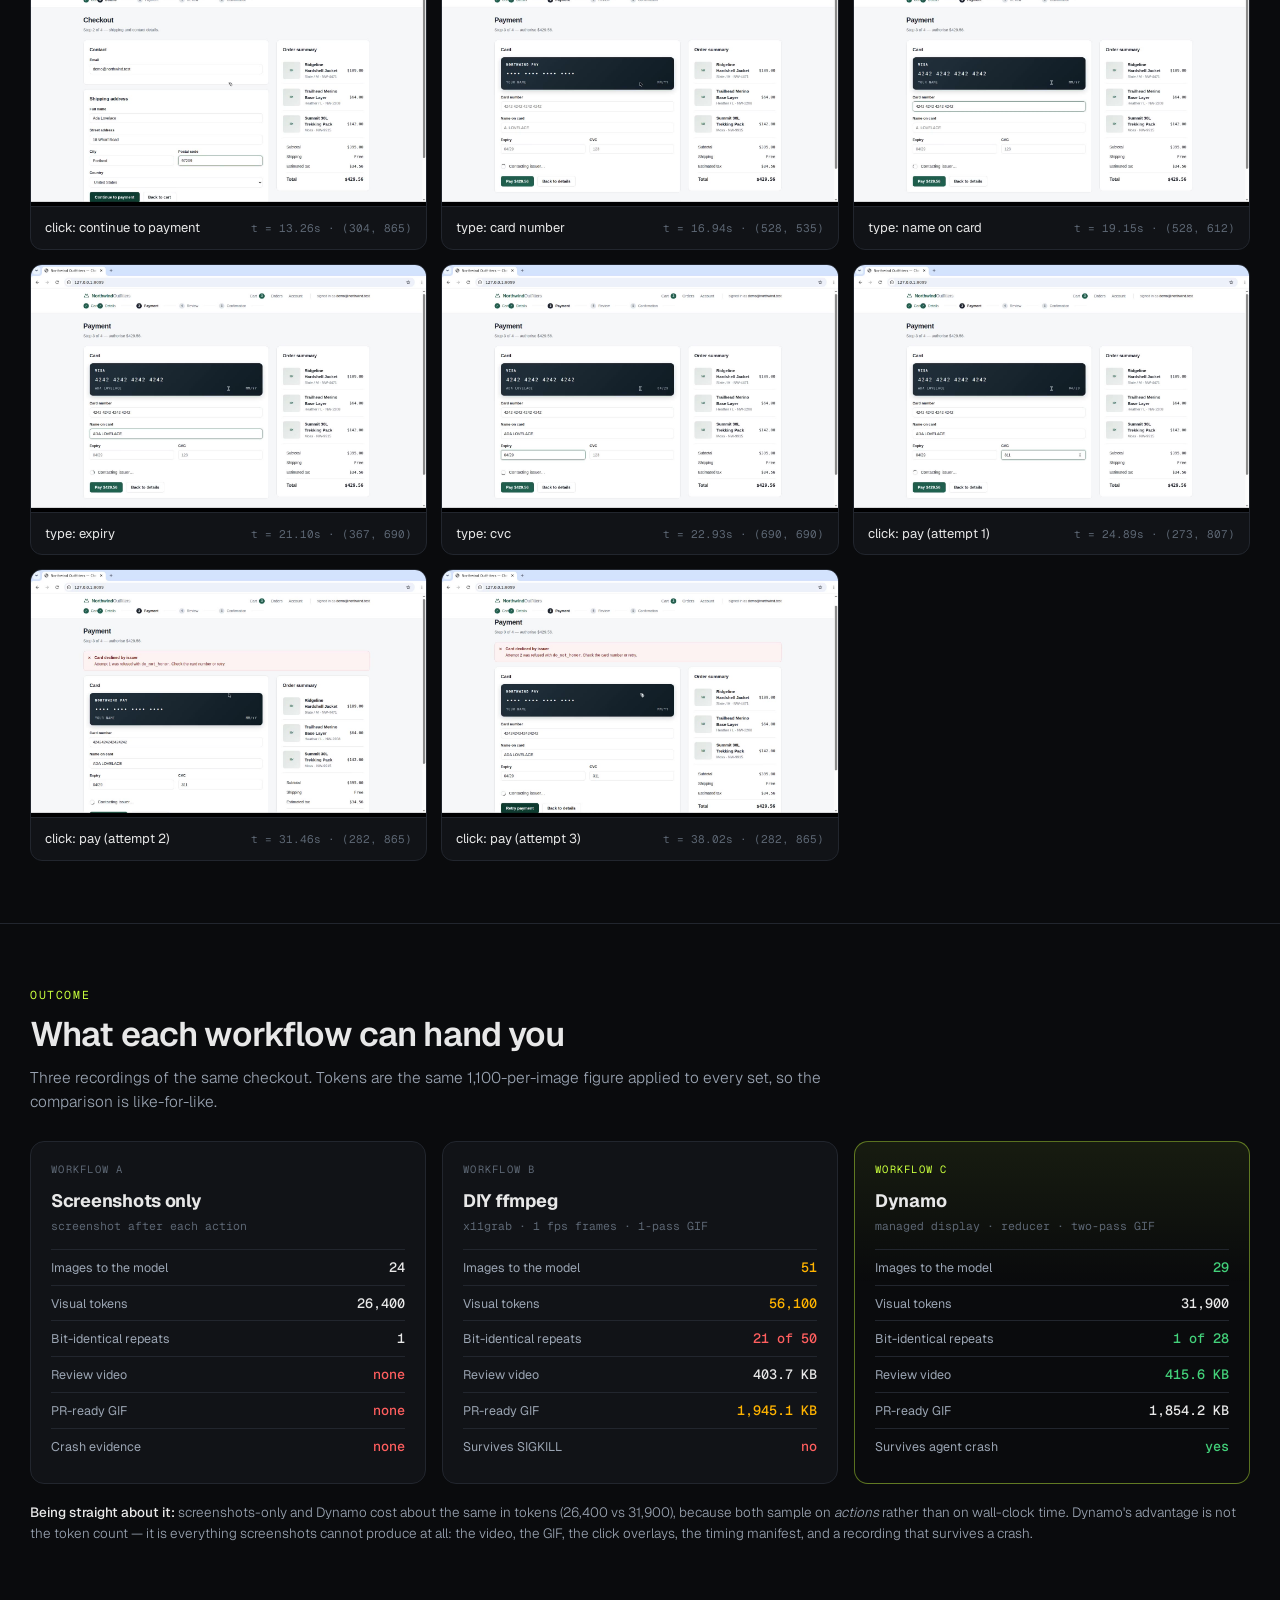
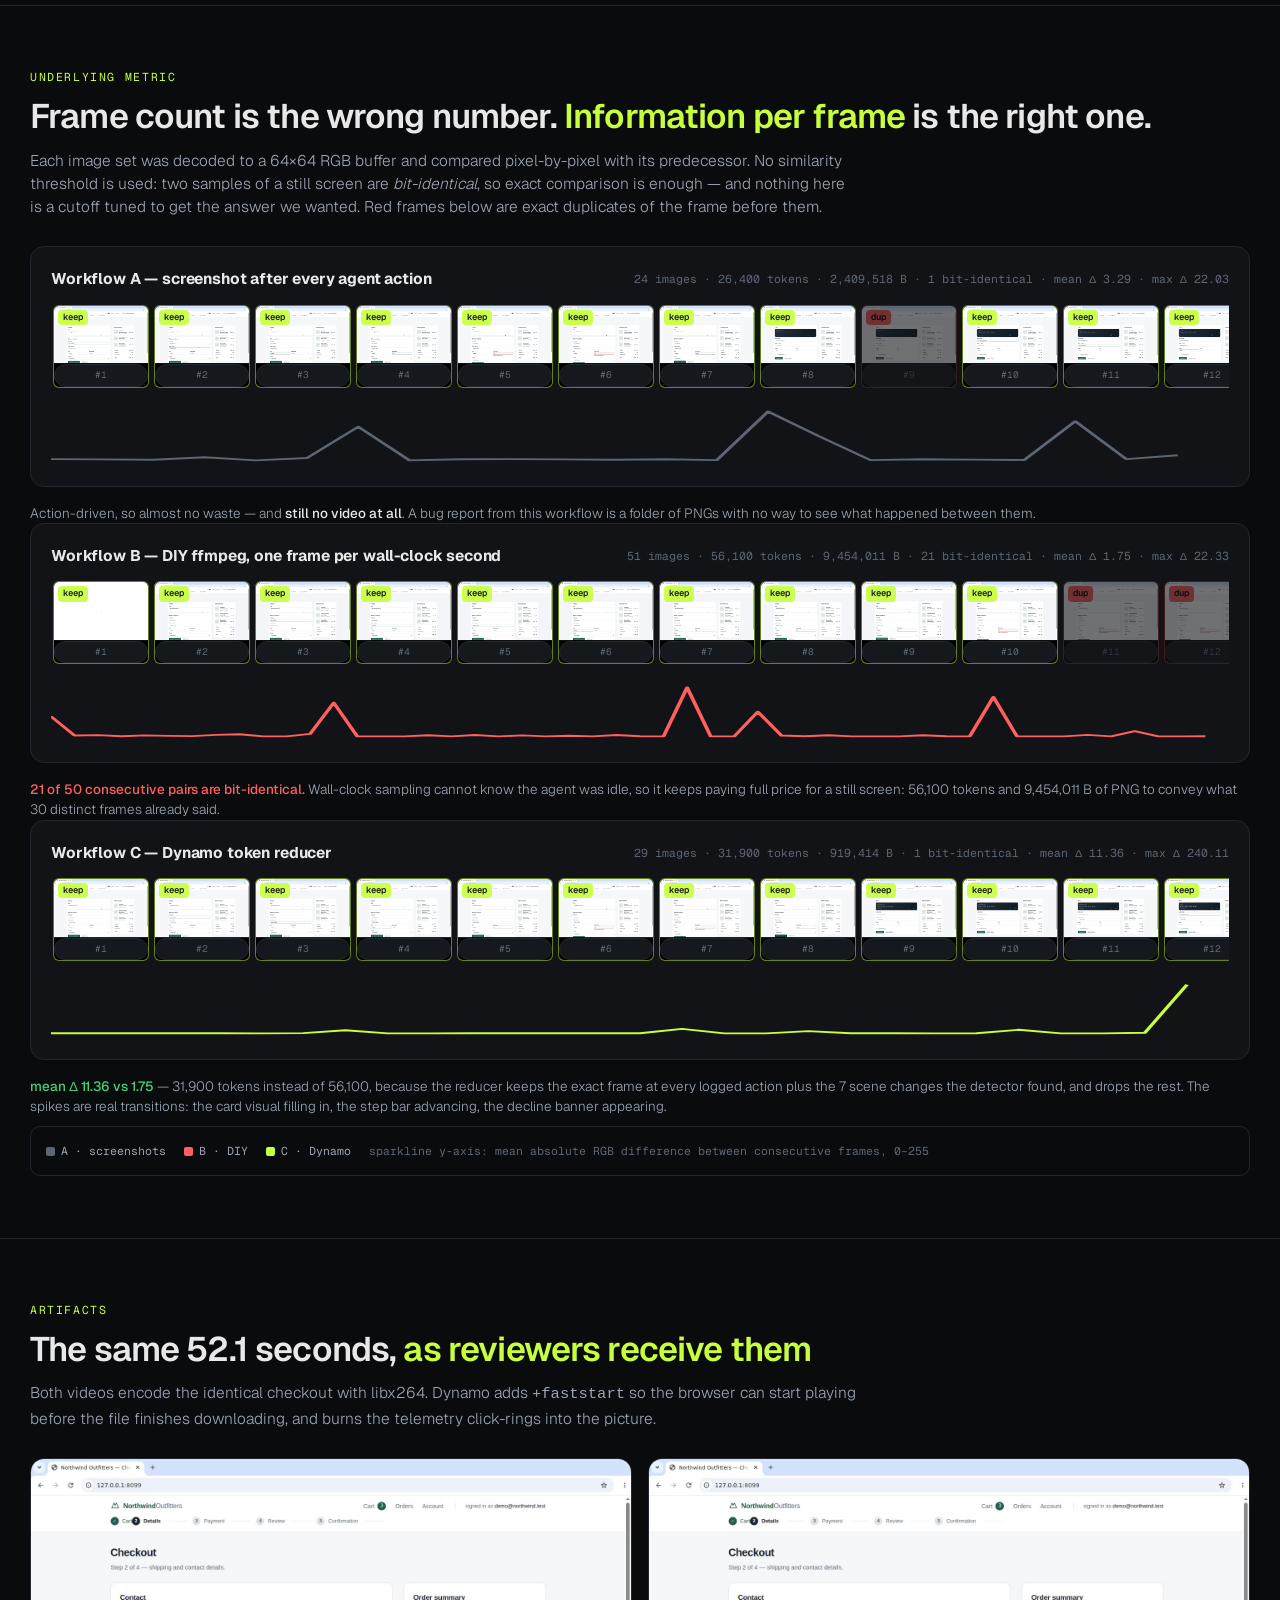
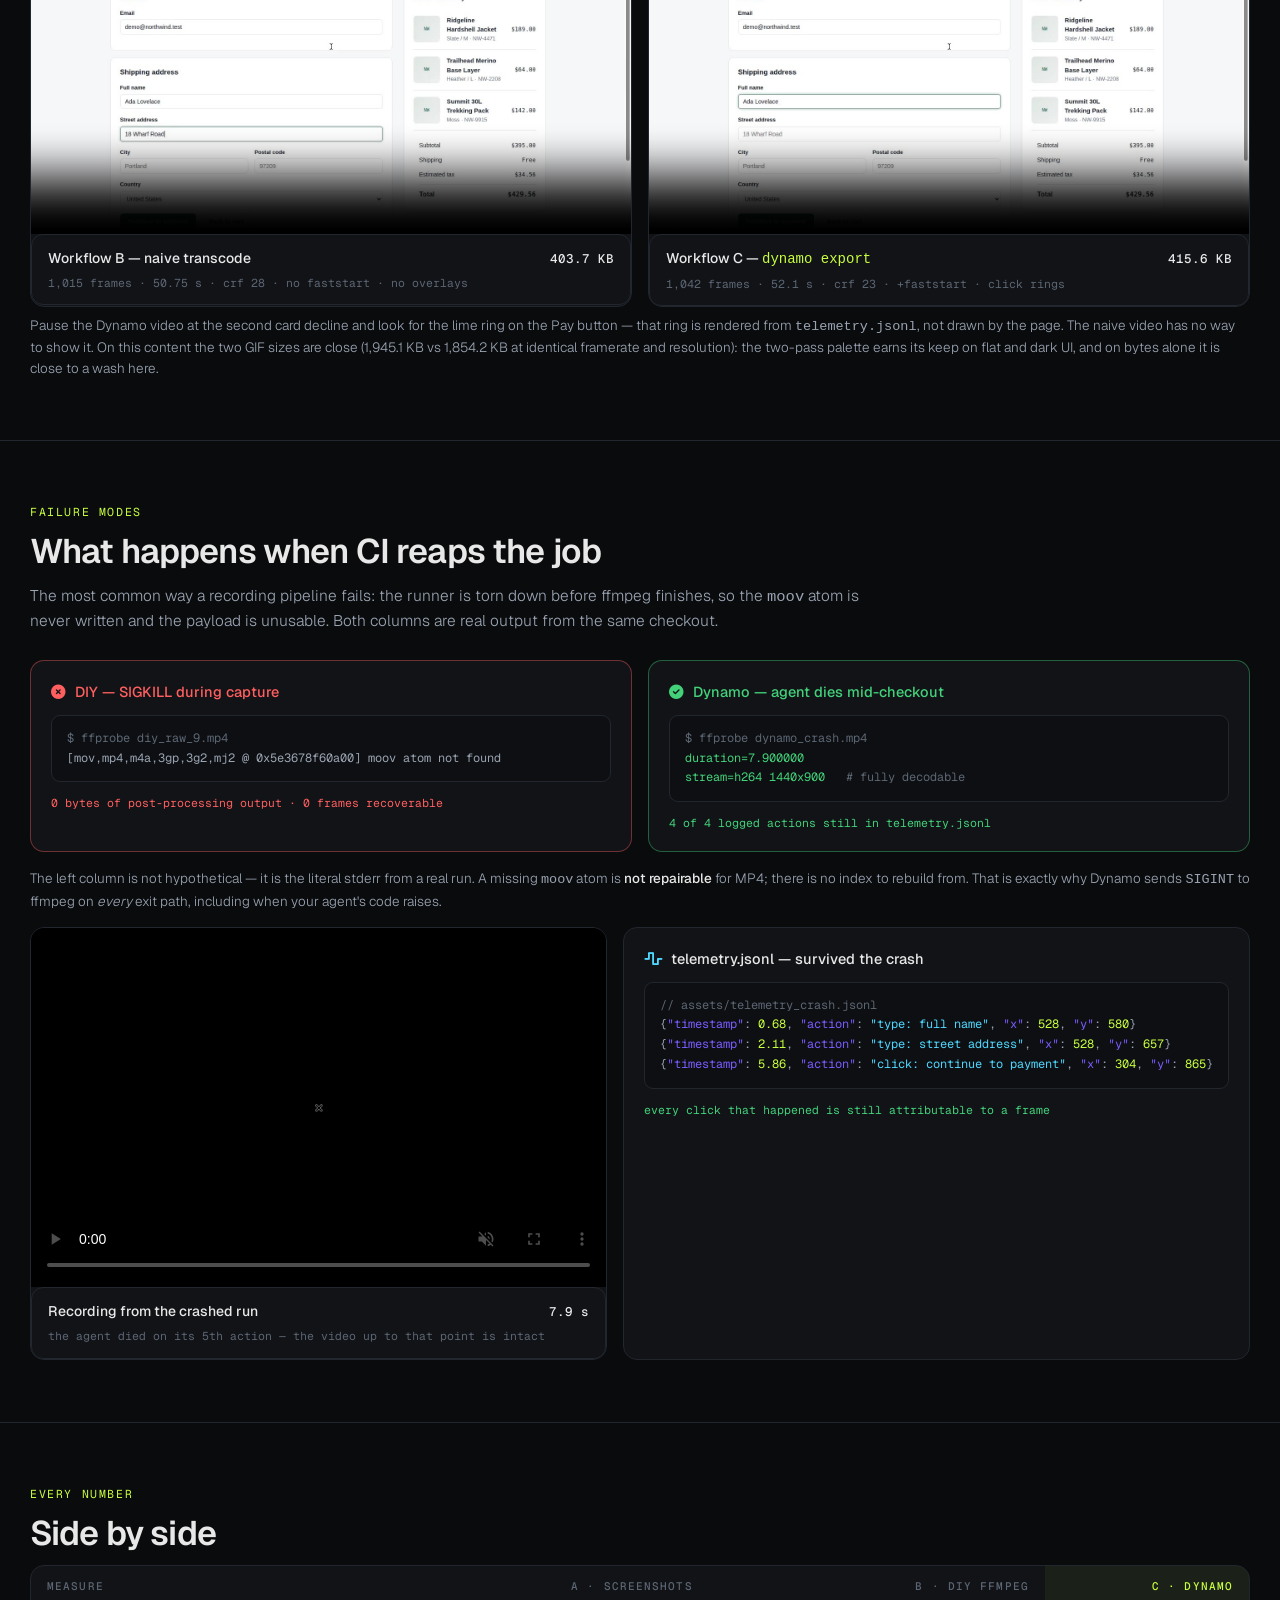
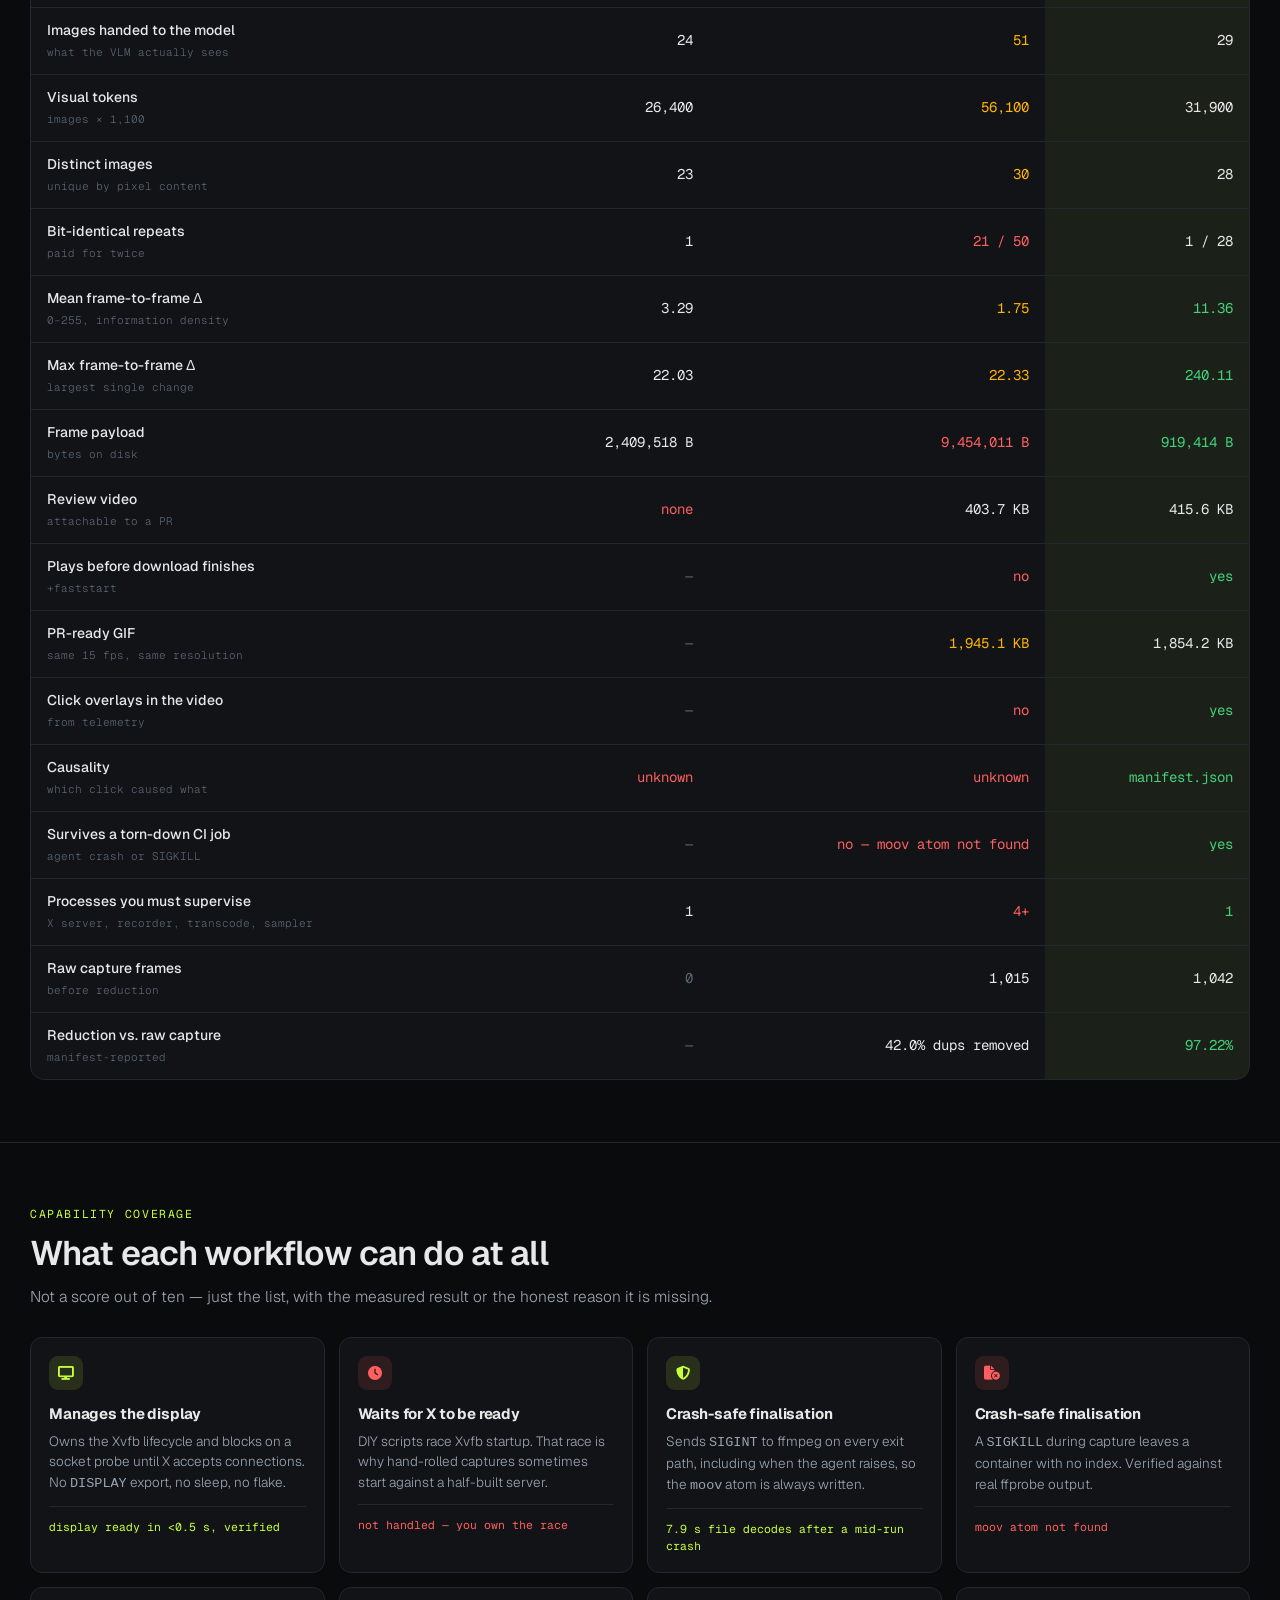
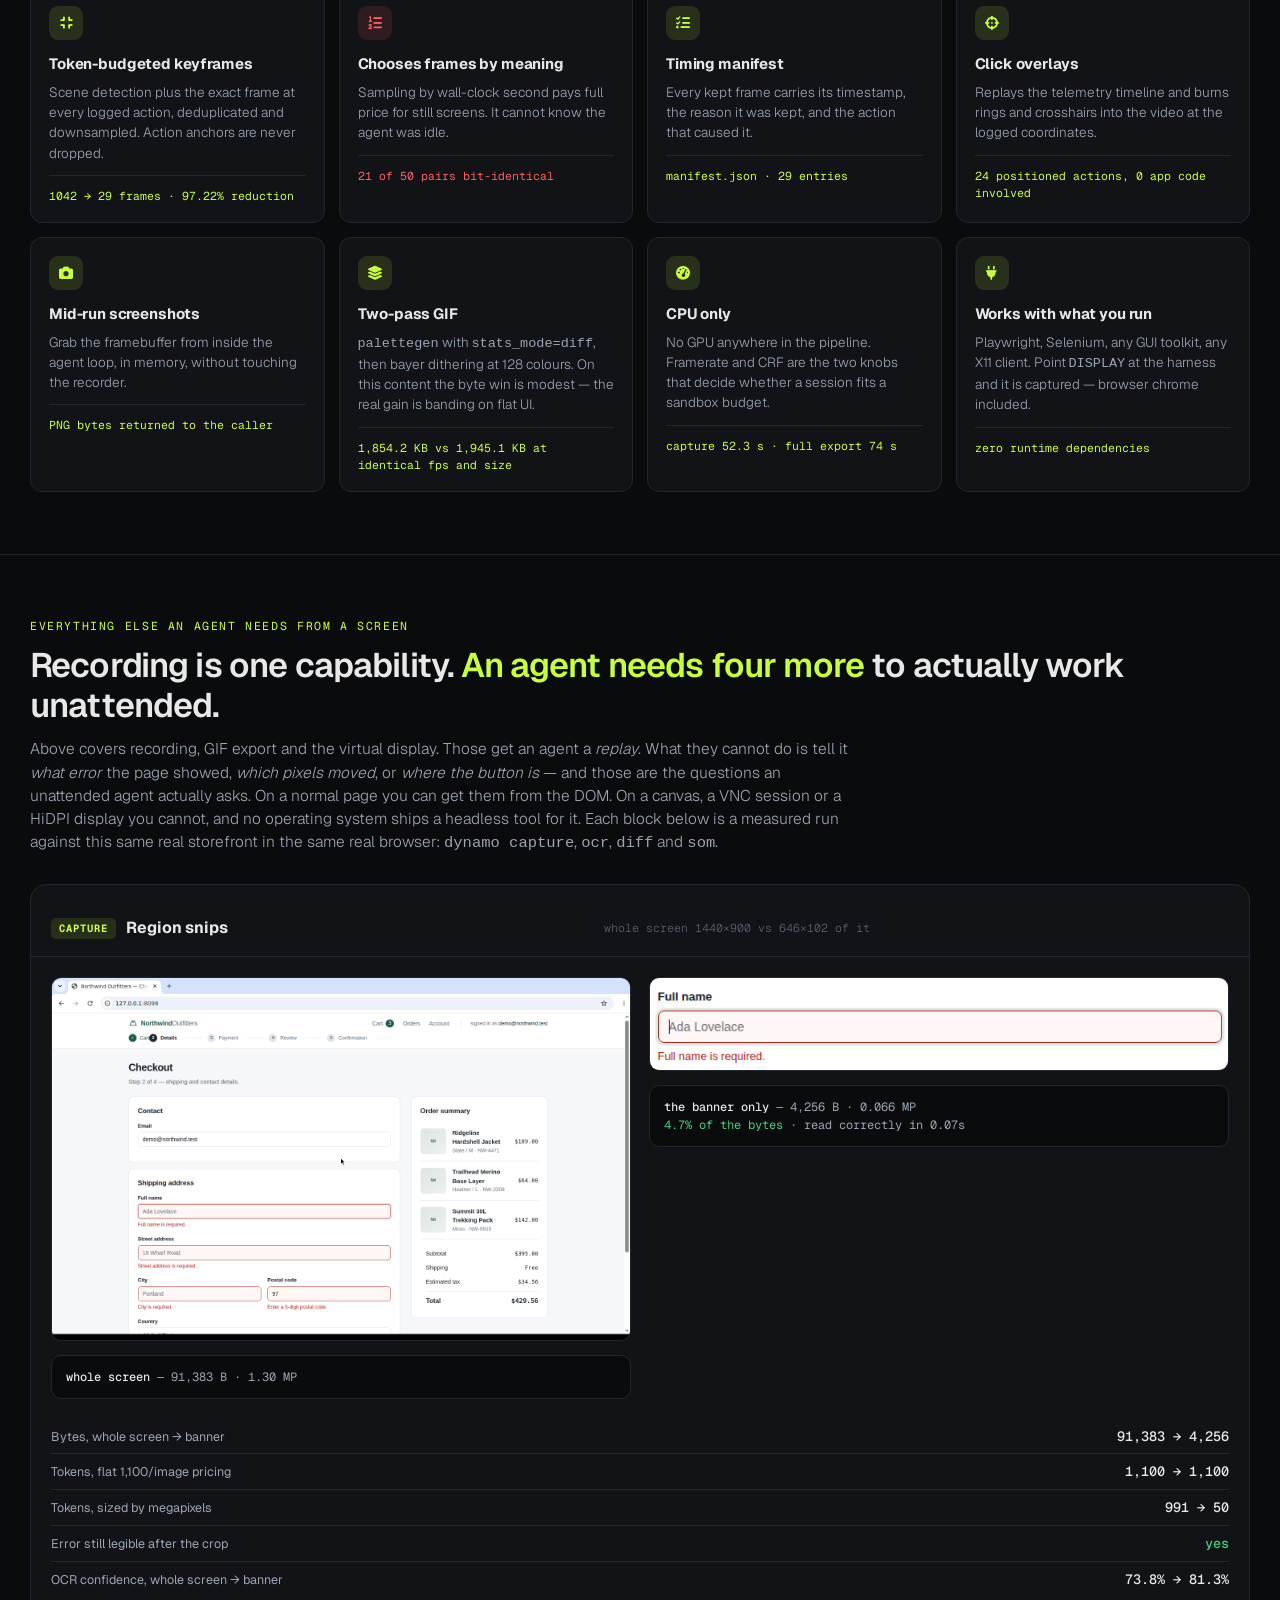
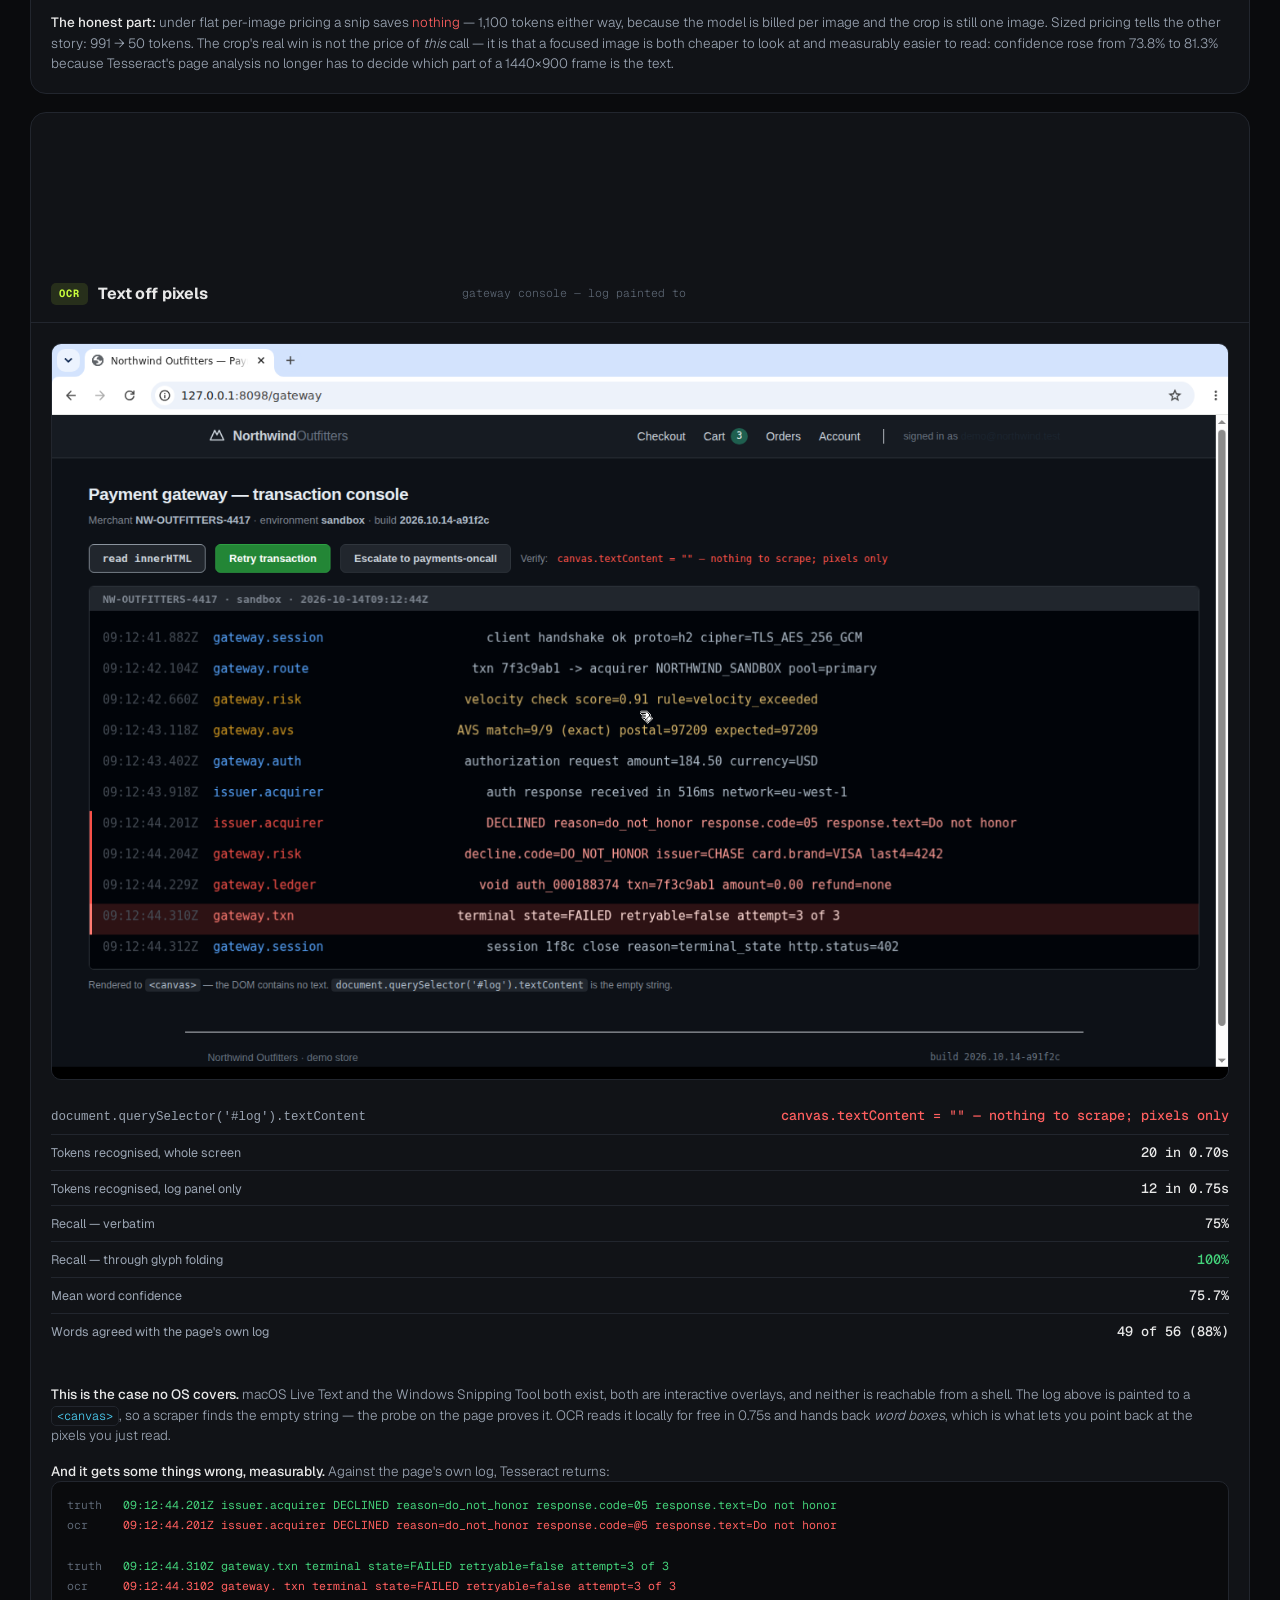
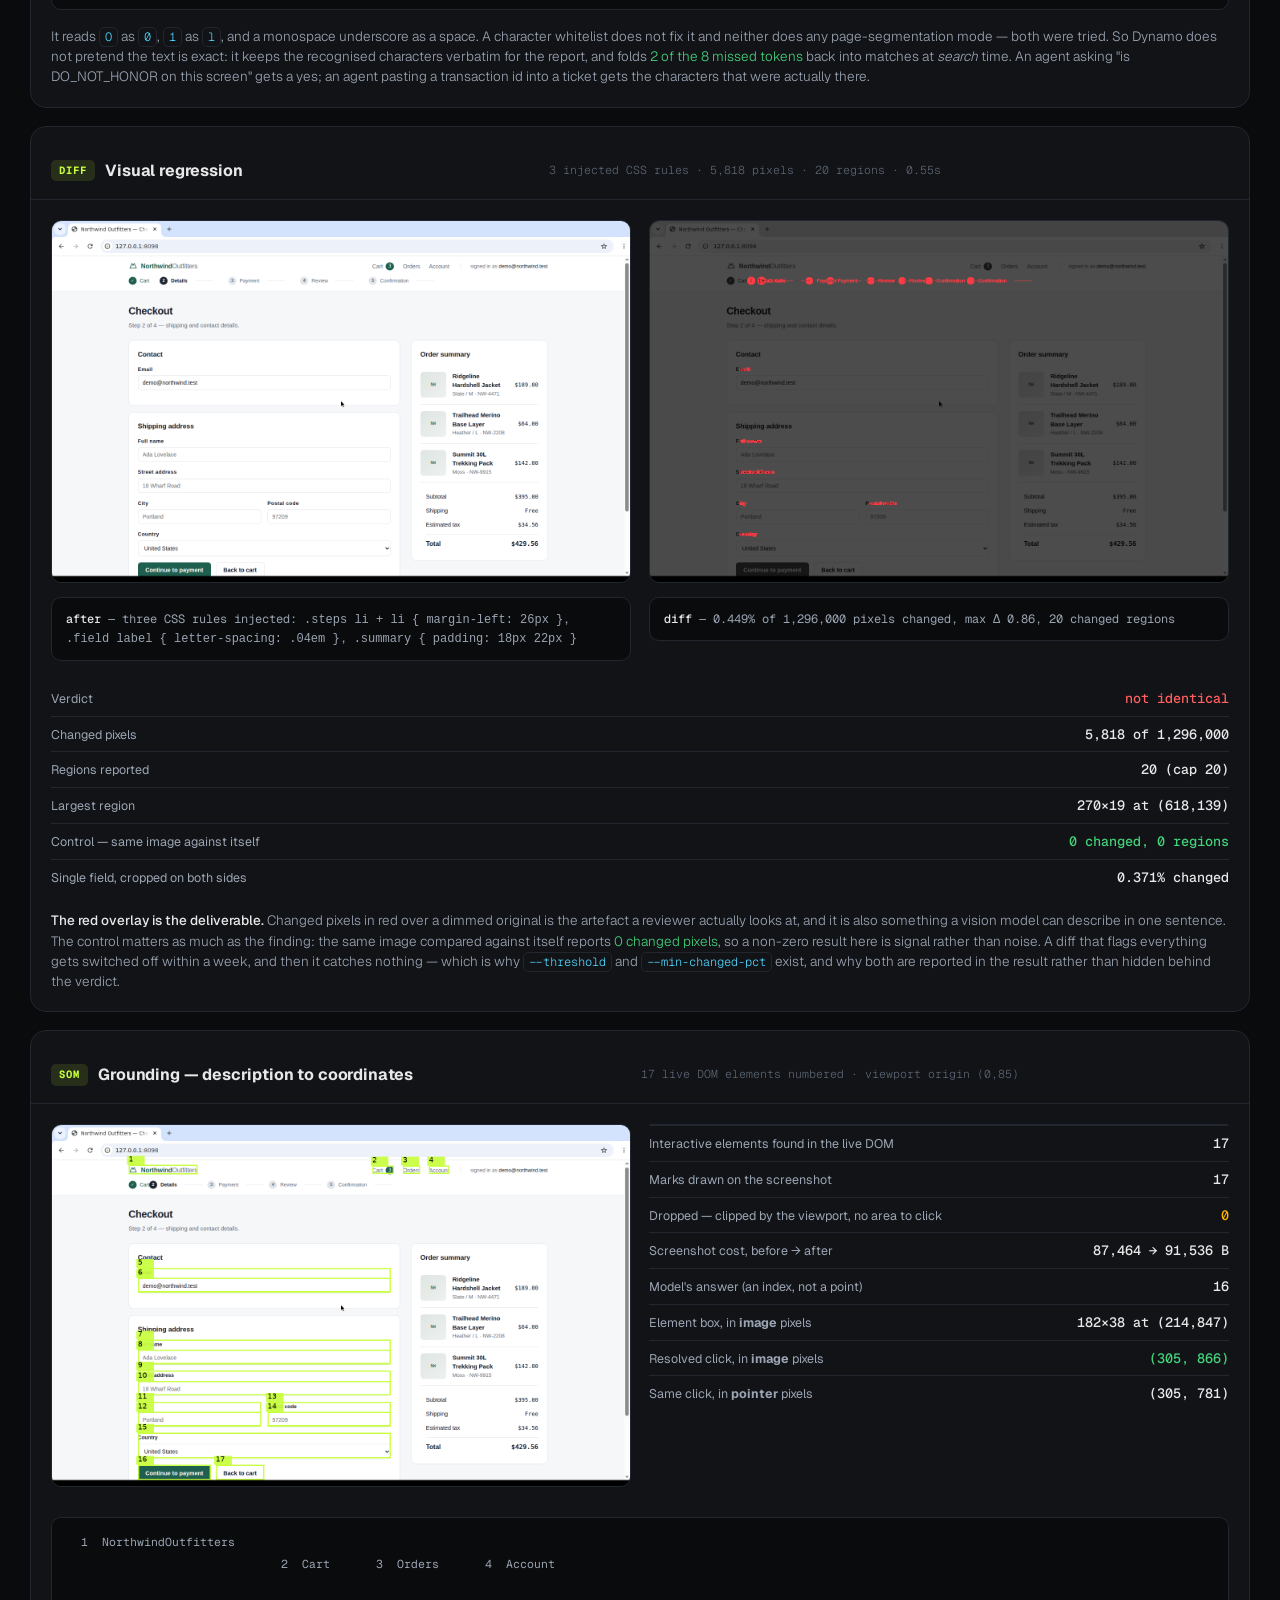
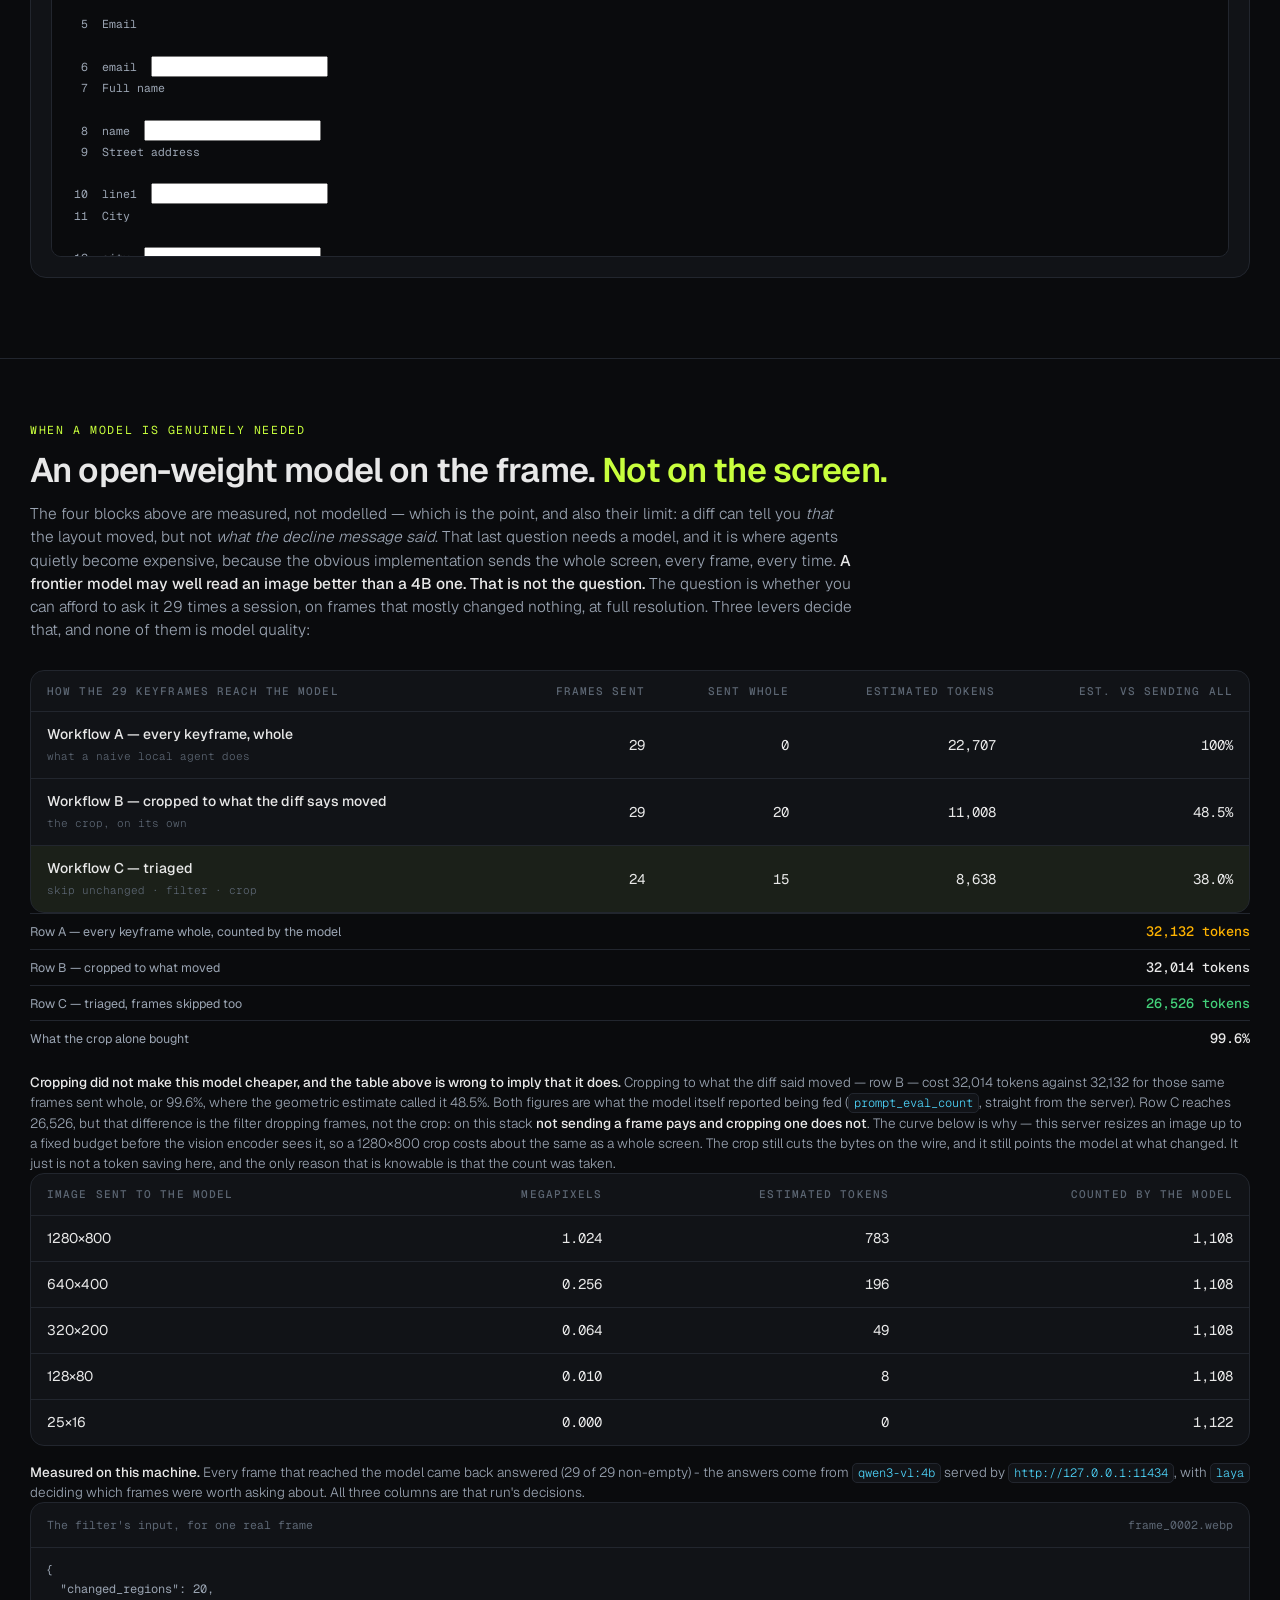
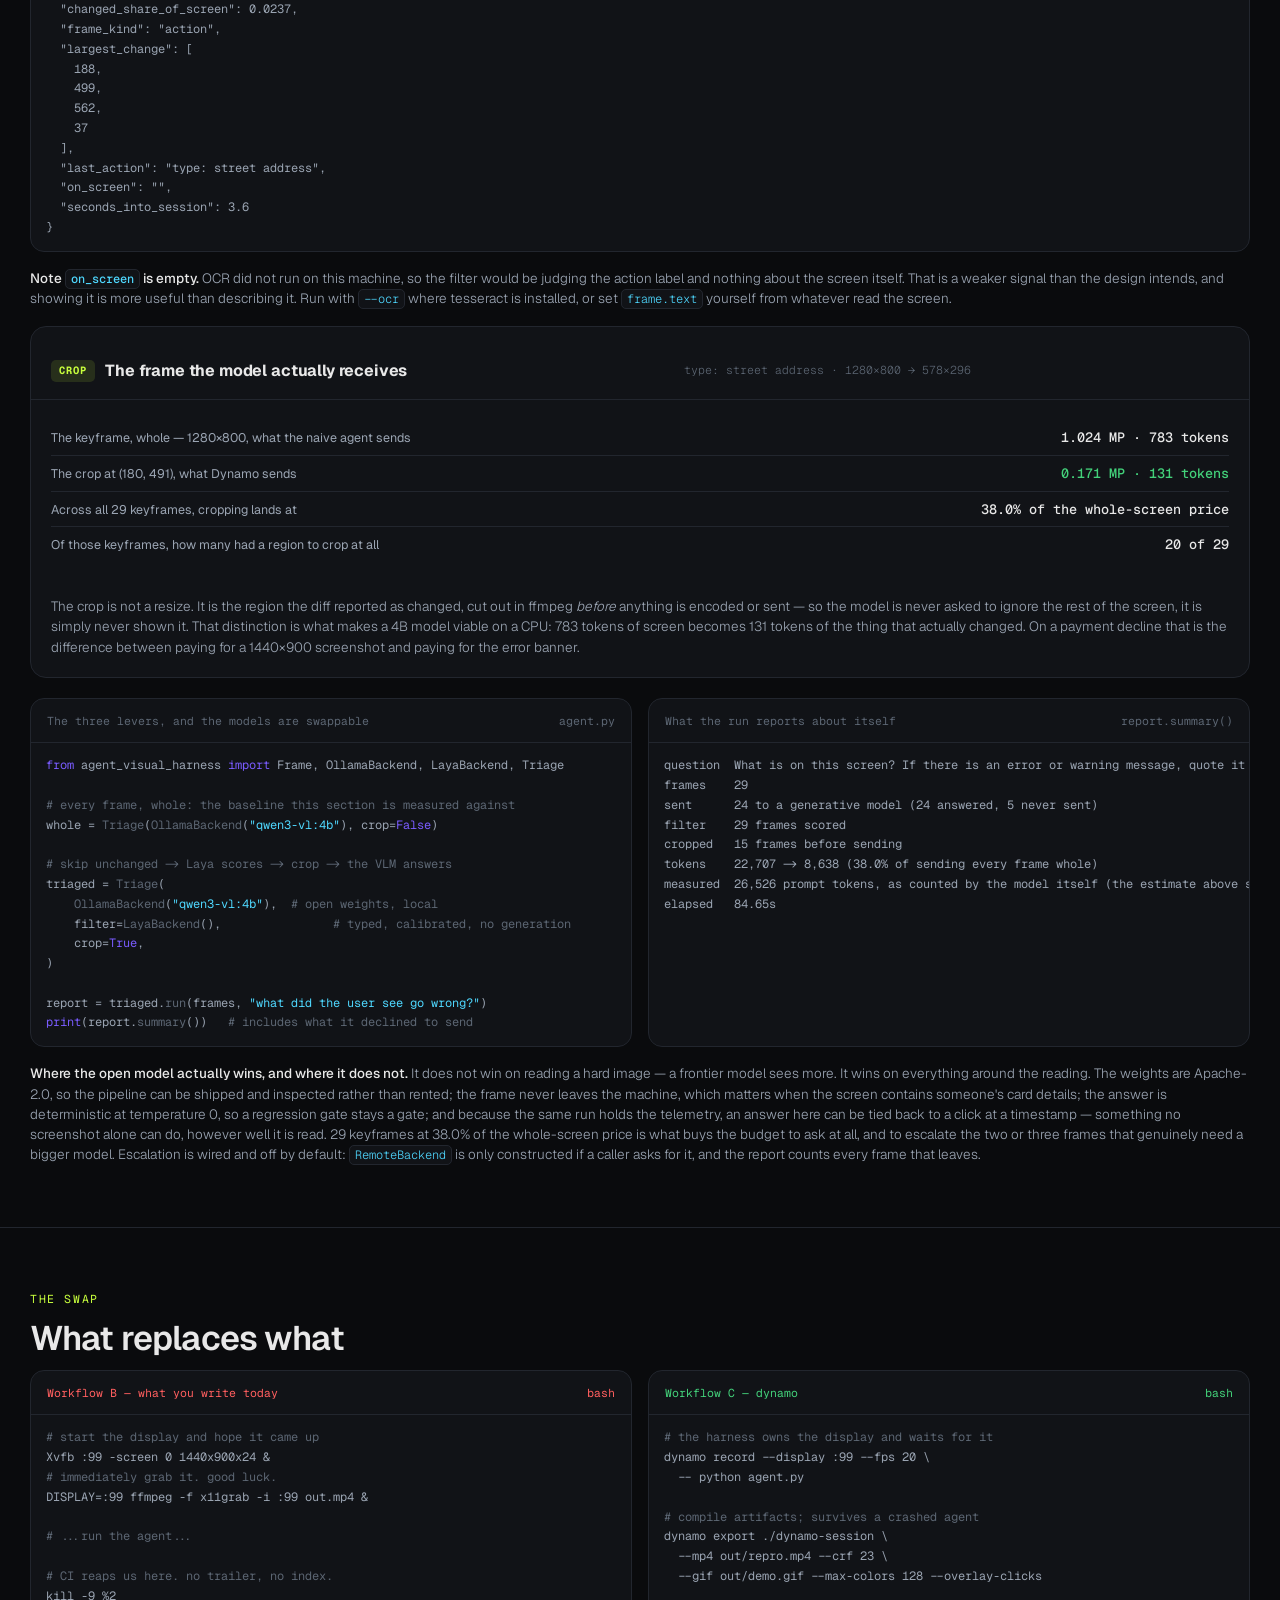
==== commit 2805798c: "Say what is true about who answered The banner claimed every frame was answered by qwen3-vl:4b. Five" ====
--- a/demo/index.html
+++ b/demo/index.html
@@ -881,7 +881,7 @@
 
     <div class="vgrid"><div class="vstat"><span class="k">Row A — every keyframe whole, counted by the model</span><span class="v warn">32,132 tokens</span></div><div class="vstat"><span class="k">Row B — cropped to what moved</span><span class="v">32,014 tokens</span></div><div class="vstat"><span class="k">Row C — triaged, frames skipped too</span><span class="v good">26,526 tokens</span></div><div class="vstat"><span class="k">What the crop alone bought</span><span class="v">99.6%</span></div></div><p class="insp-note"><b>Cropping did not make this model cheaper, and the table above is wrong to imply that it does.</b> Cropping to what the diff said moved — row B — cost 32,014 tokens against 32,132 for those same frames sent whole, or 99.6%, where the geometric estimate called it 48.5%. Both figures are what the model itself reported being fed (<code>prompt_eval_count</code>, straight from the server). Row C reaches 26,526, but that difference is the filter dropping frames, not the crop: on this stack <b>not sending a frame pays and cropping one does not</b>. The curve below is why — this server resizes an image up to a fixed budget before the vision encoder sees it, so a 1280×800 crop costs about the same as a whole screen. The crop still cuts the bytes on the wire, and it still points the model at what changed. It just is not a token saving here, and the only reason that is knowable is that the count was taken.</p><div class="tablewrap"><table><thead><tr><th>Image sent to the model</th><th class="num">megapixels</th><th class="num">estimated tokens</th><th class="num">counted by the model</th></tr></thead><tbody><tr><td>1280×800</td><td class='num'>1.024</td><td class='num'>783</td><td class='num'>1,108</td></tr><tr><td>640×400</td><td class='num'>0.256</td><td class='num'>196</td><td class='num'>1,108</td></tr><tr><td>320×200</td><td class='num'>0.064</td><td class='num'>49</td><td class='num'>1,108</td></tr><tr><td>128×80</td><td class='num'>0.010</td><td class='num'>8</td><td class='num'>1,108</td></tr><tr><td>25×16</td><td class='num'>0.000</td><td class='num'>0</td><td class='num'>1,122</td></tr></tbody></table></div>
 
-    <p class="insp-note"><b>Measured on this machine.</b> Every frame was answered by <code>qwen3-vl:4b</code> served by <code>http://127.0.0.1:11434</code>, with <code>laya</code> deciding which frames were worth asking about. All three columns are that run's decisions.</p>
+    <p class="insp-note"><b>Measured on this machine.</b> Every frame that reached the model came back answered (29 of 29 non-empty) - the answers come from <code>qwen3-vl:4b</code> served by <code>http://127.0.0.1:11434</code>, with <code>laya</code> deciding which frames were worth asking about. All three columns are that run's decisions.</p>
 
     <div class="codecard"><div class="hd"><span>The filter's input, for one real frame</span><span>frame_0002.webp</span></div><pre>{
   &quot;changed_regions&quot;: 20,
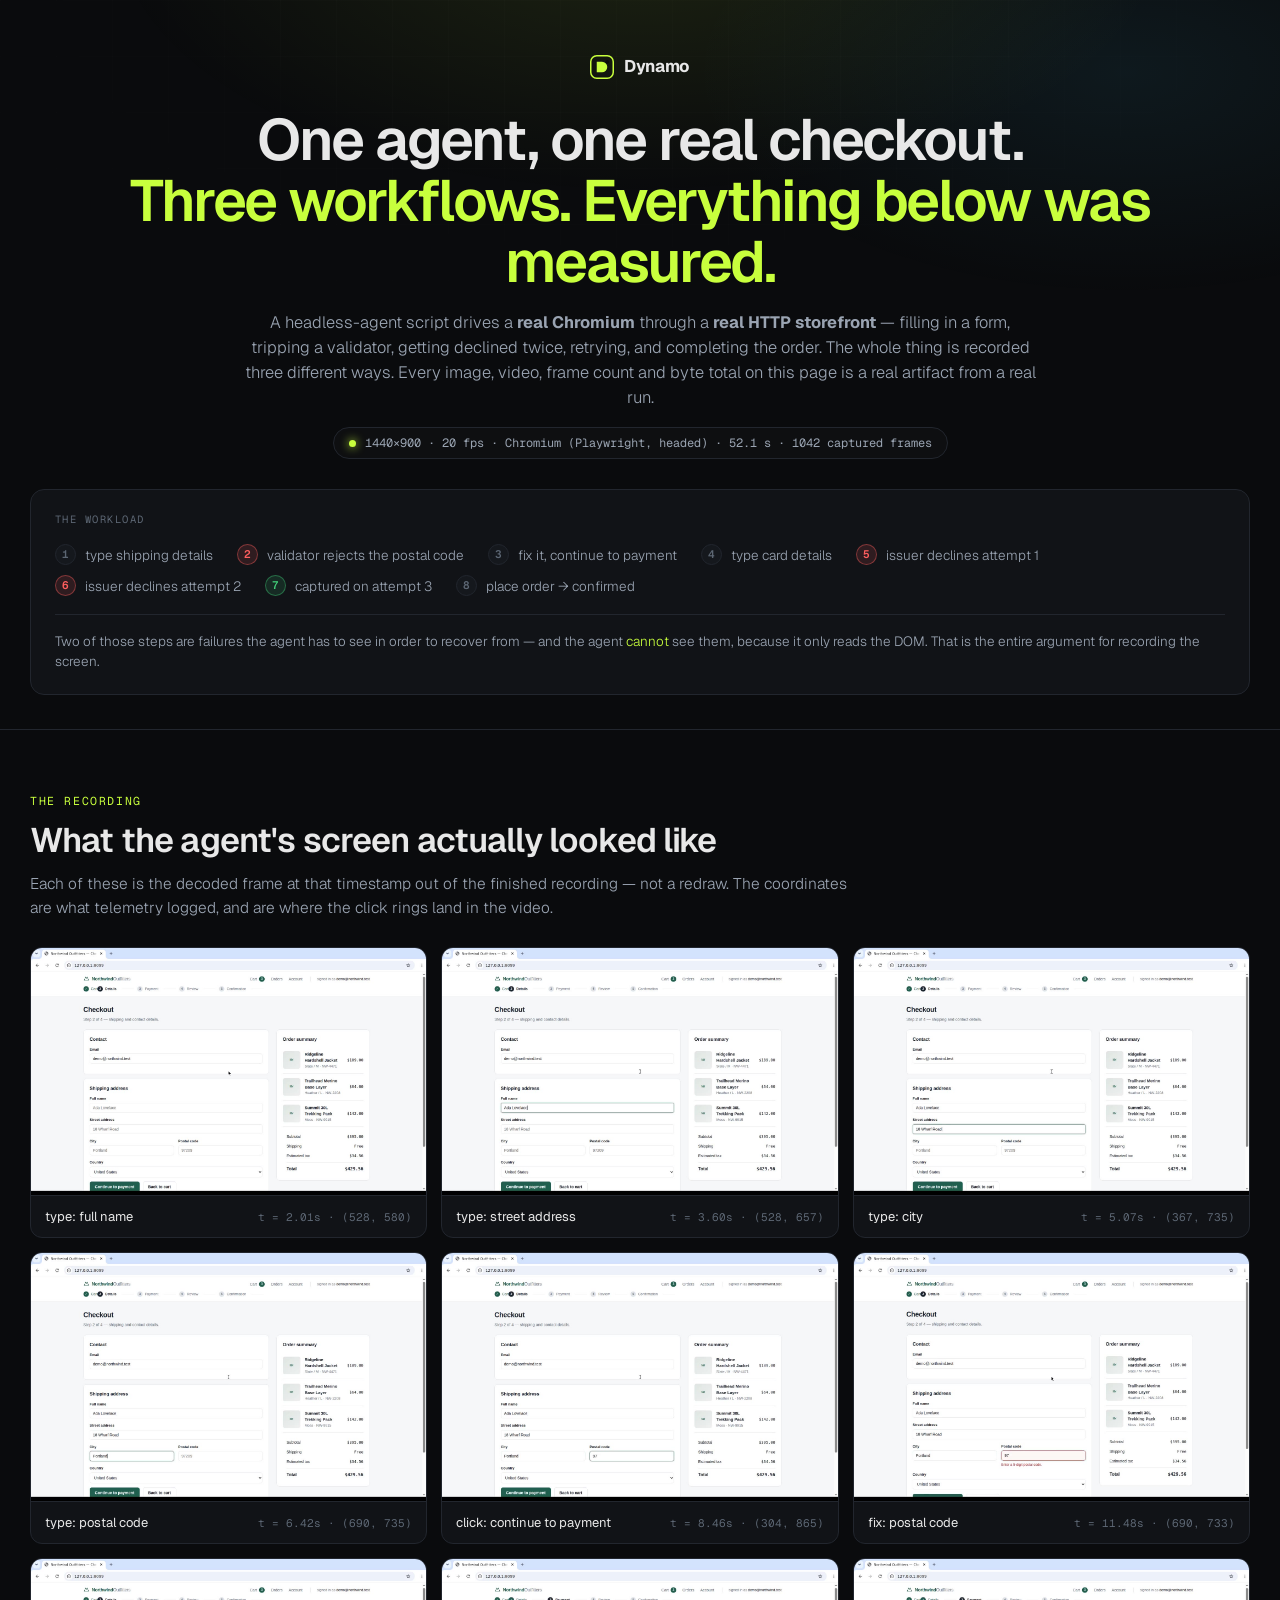
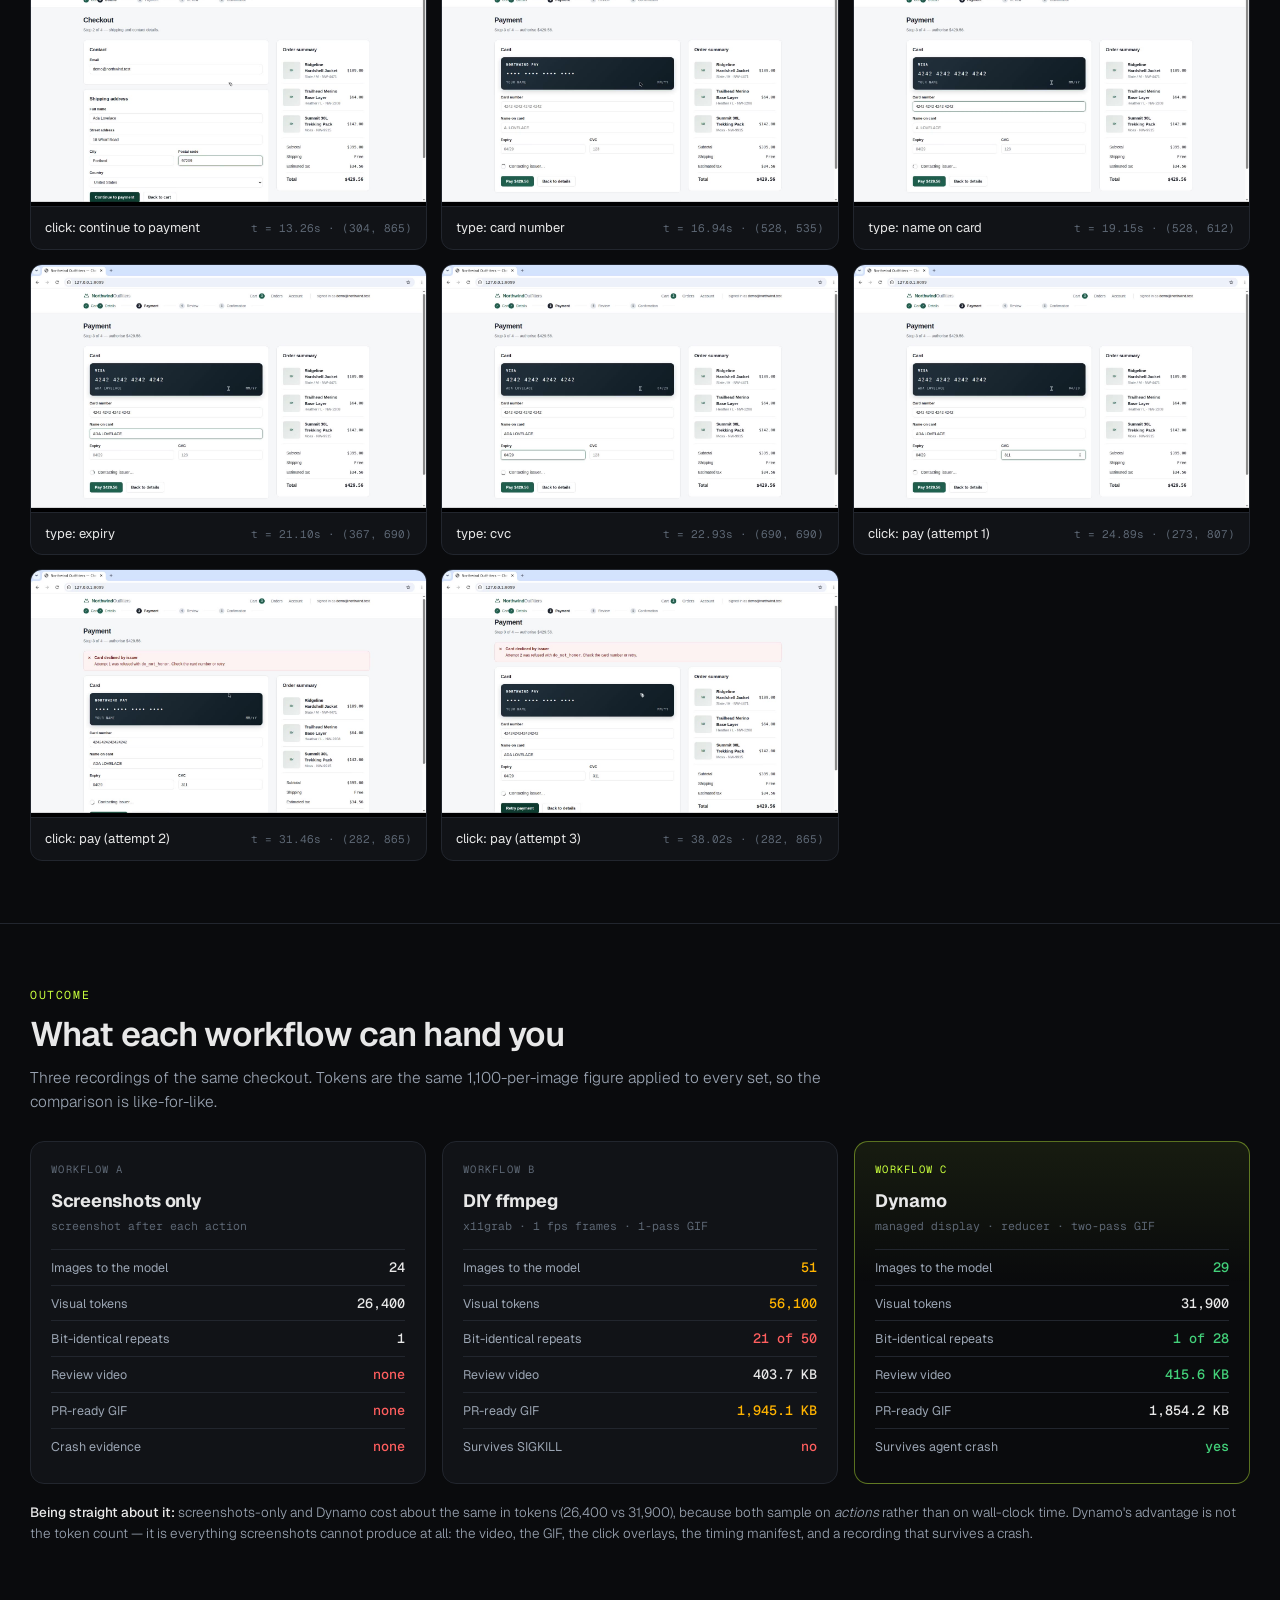
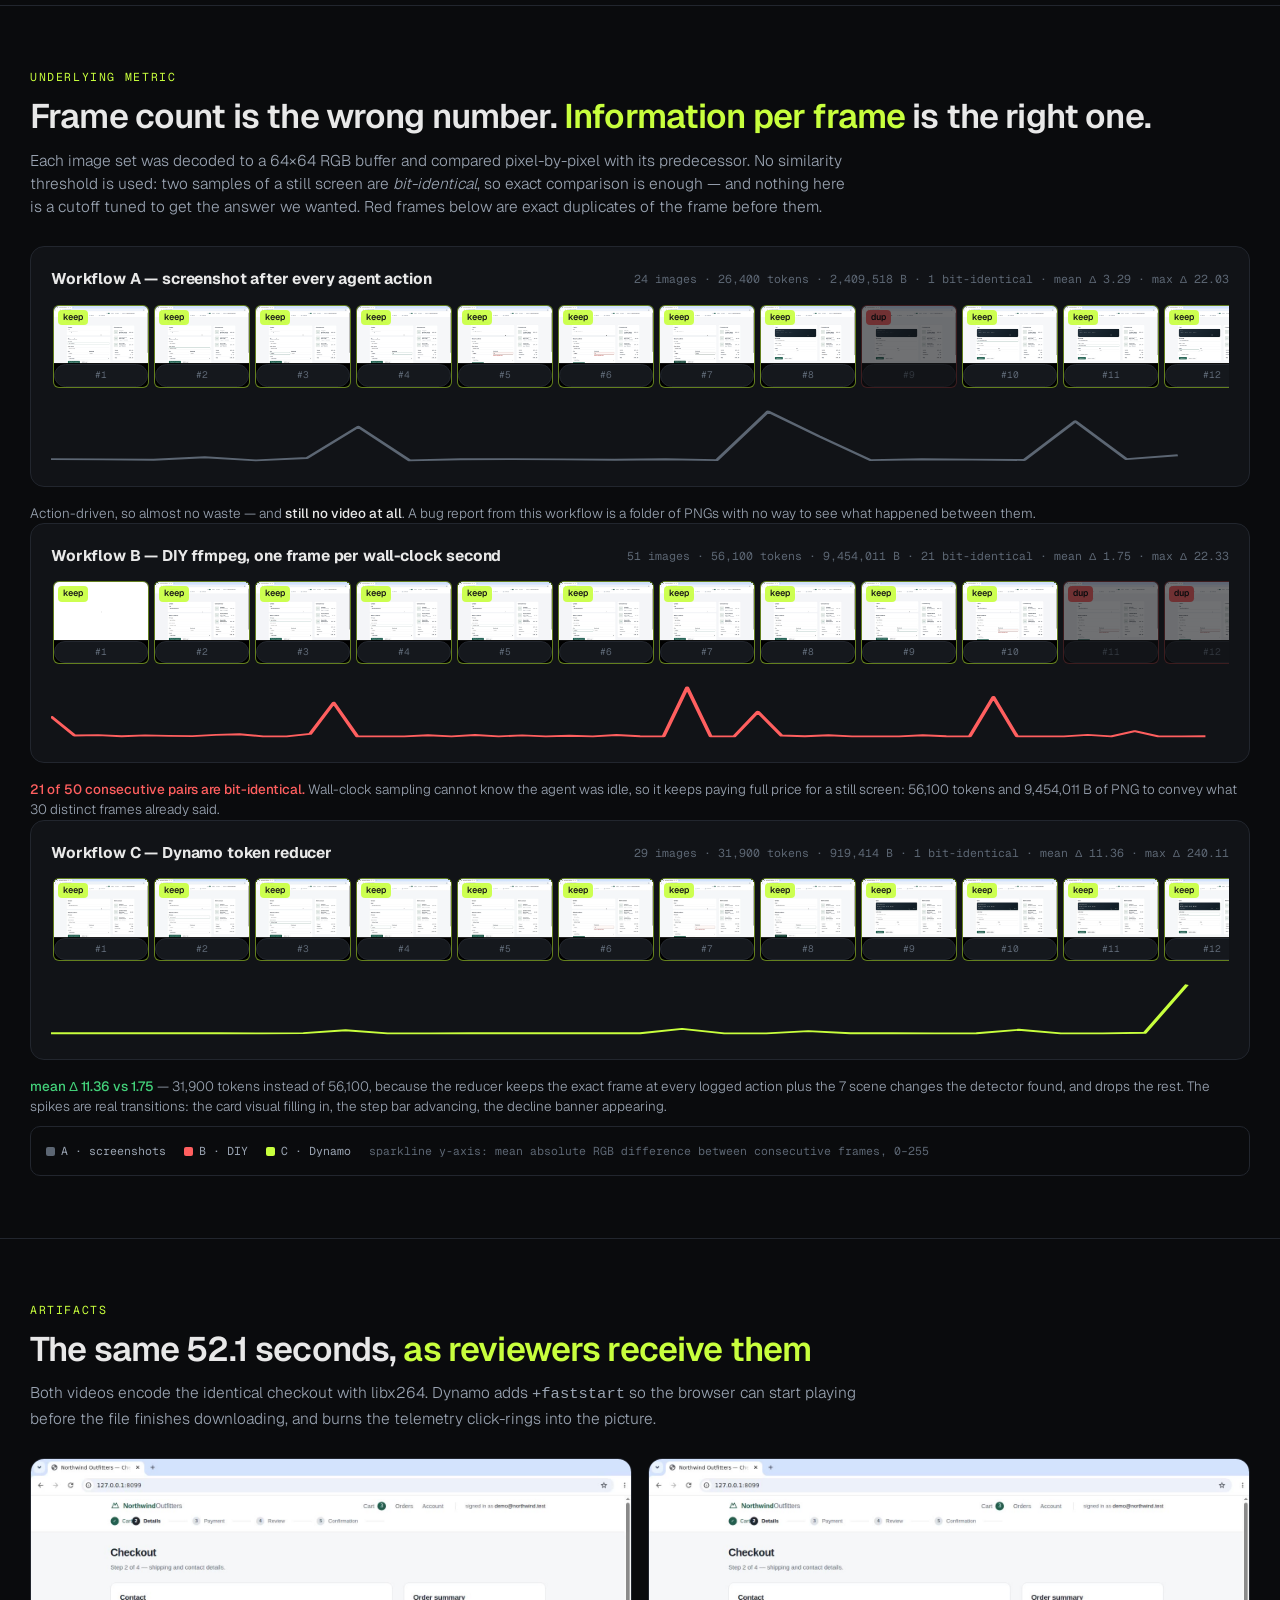
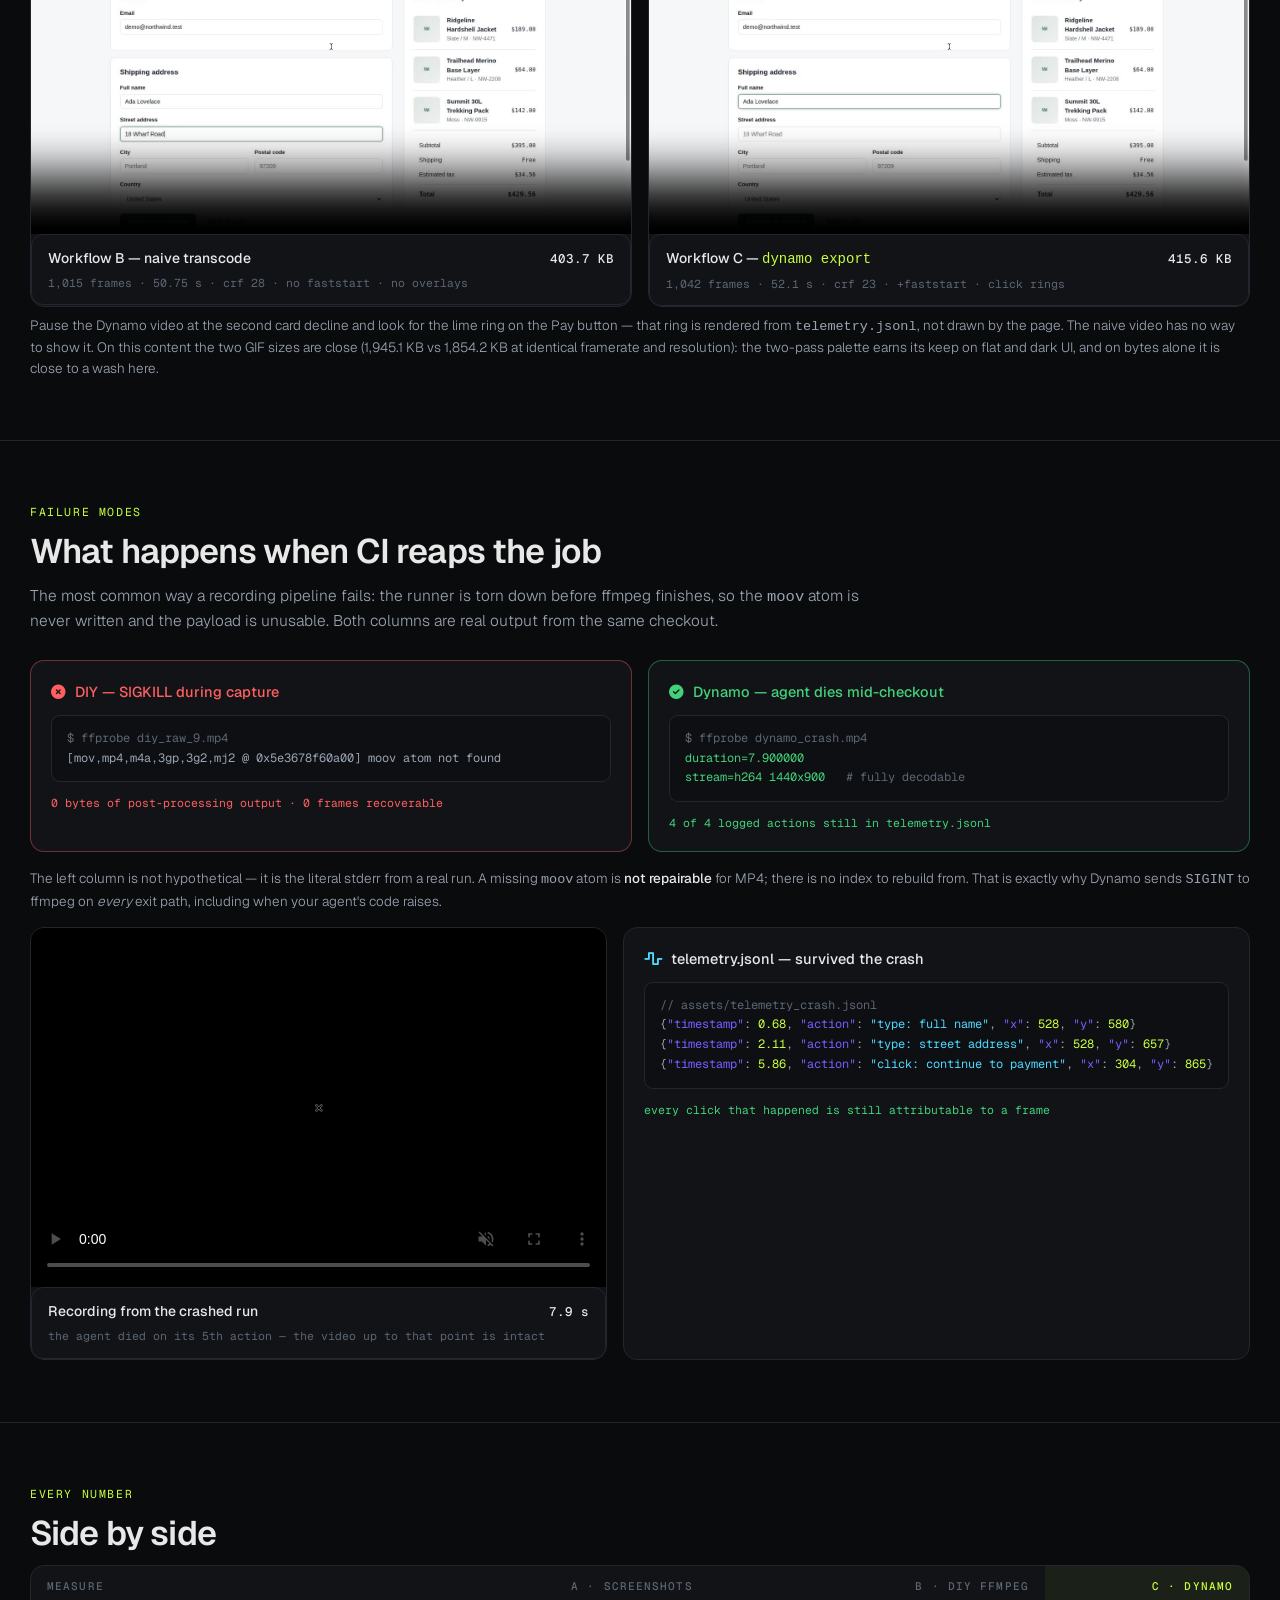
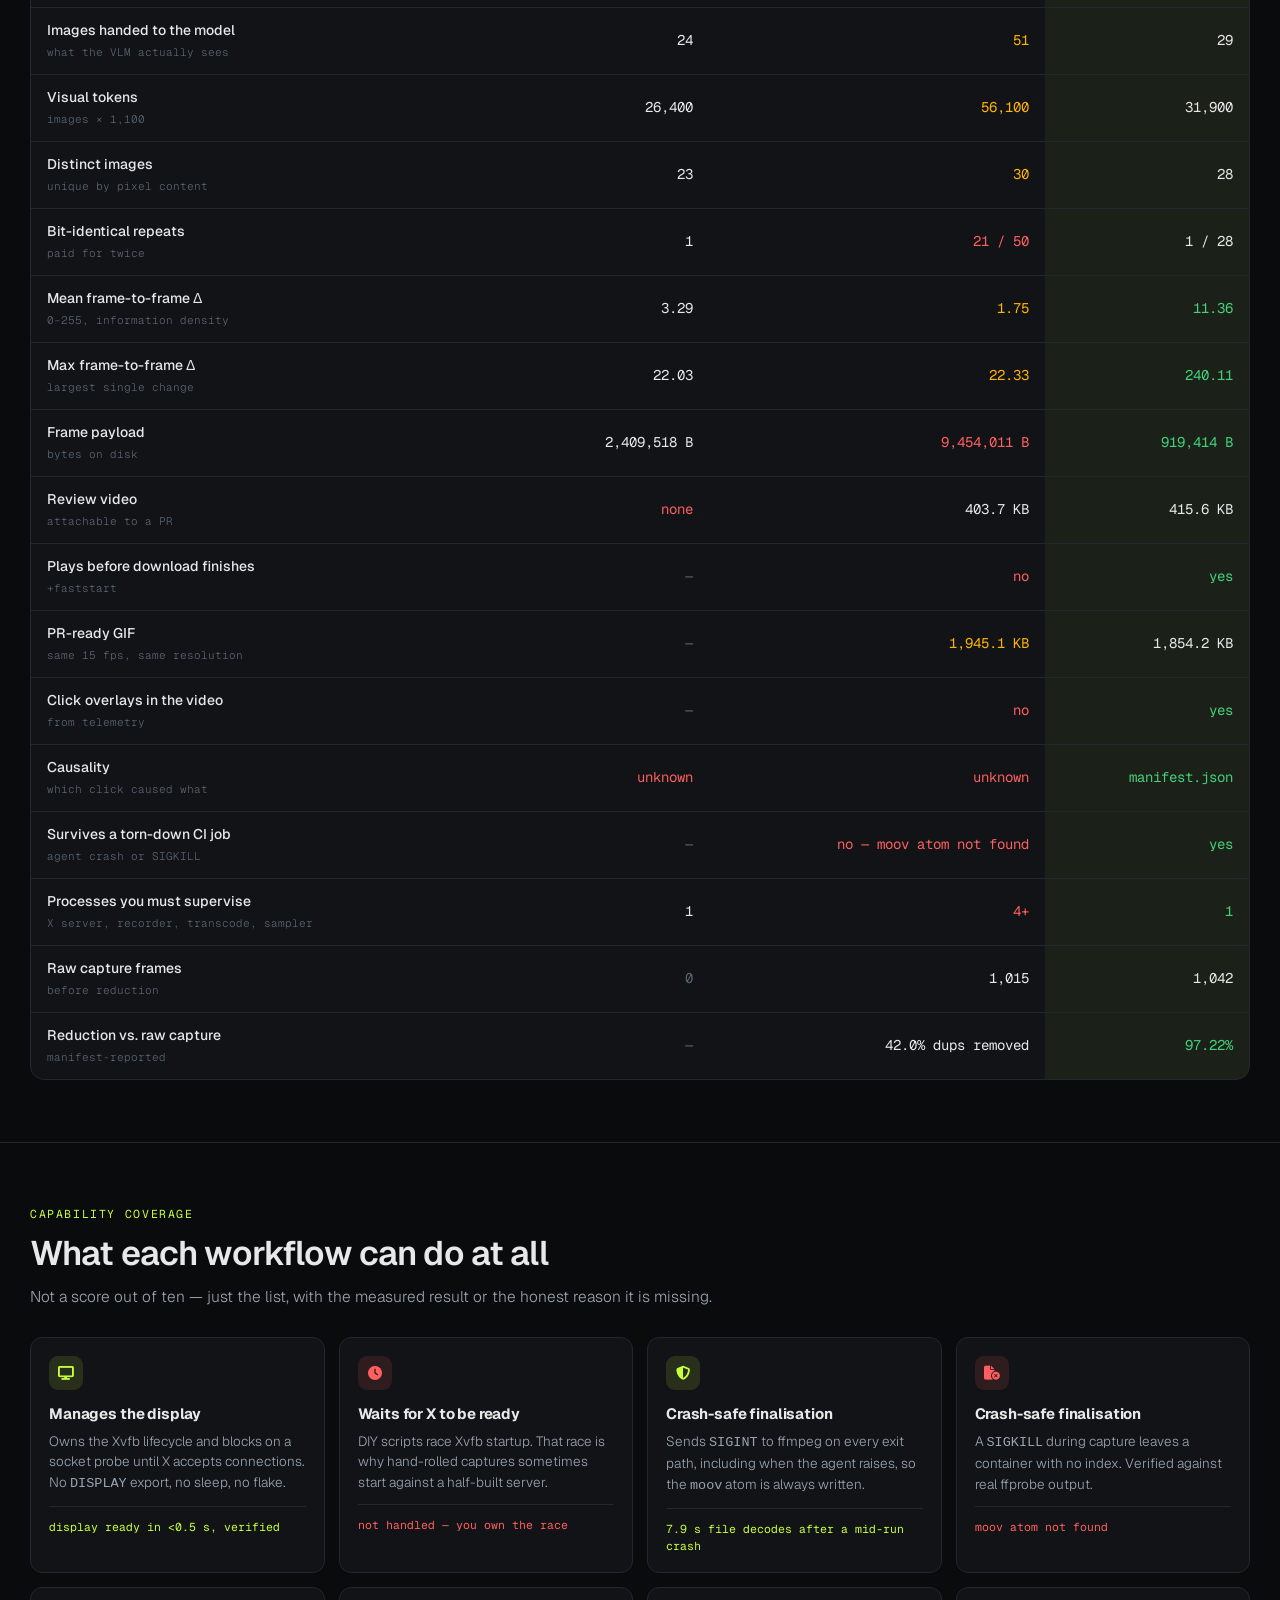
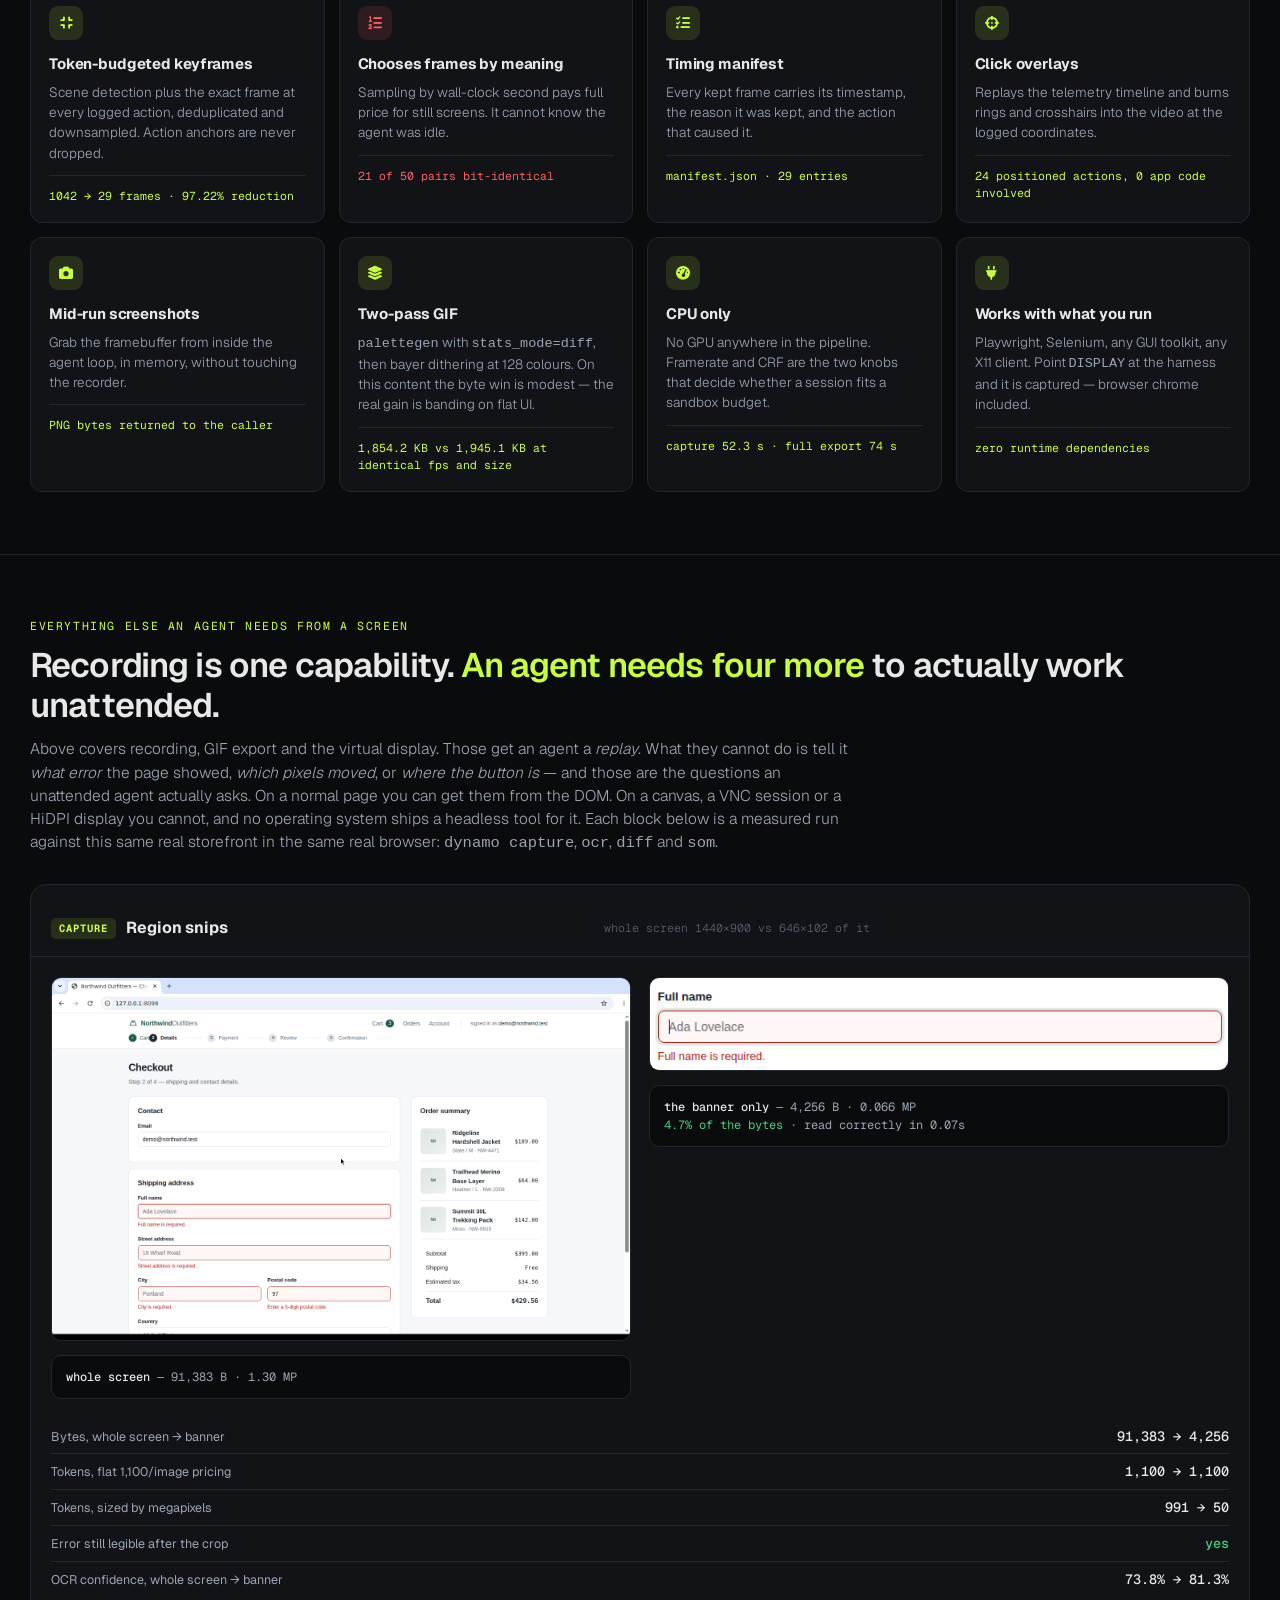
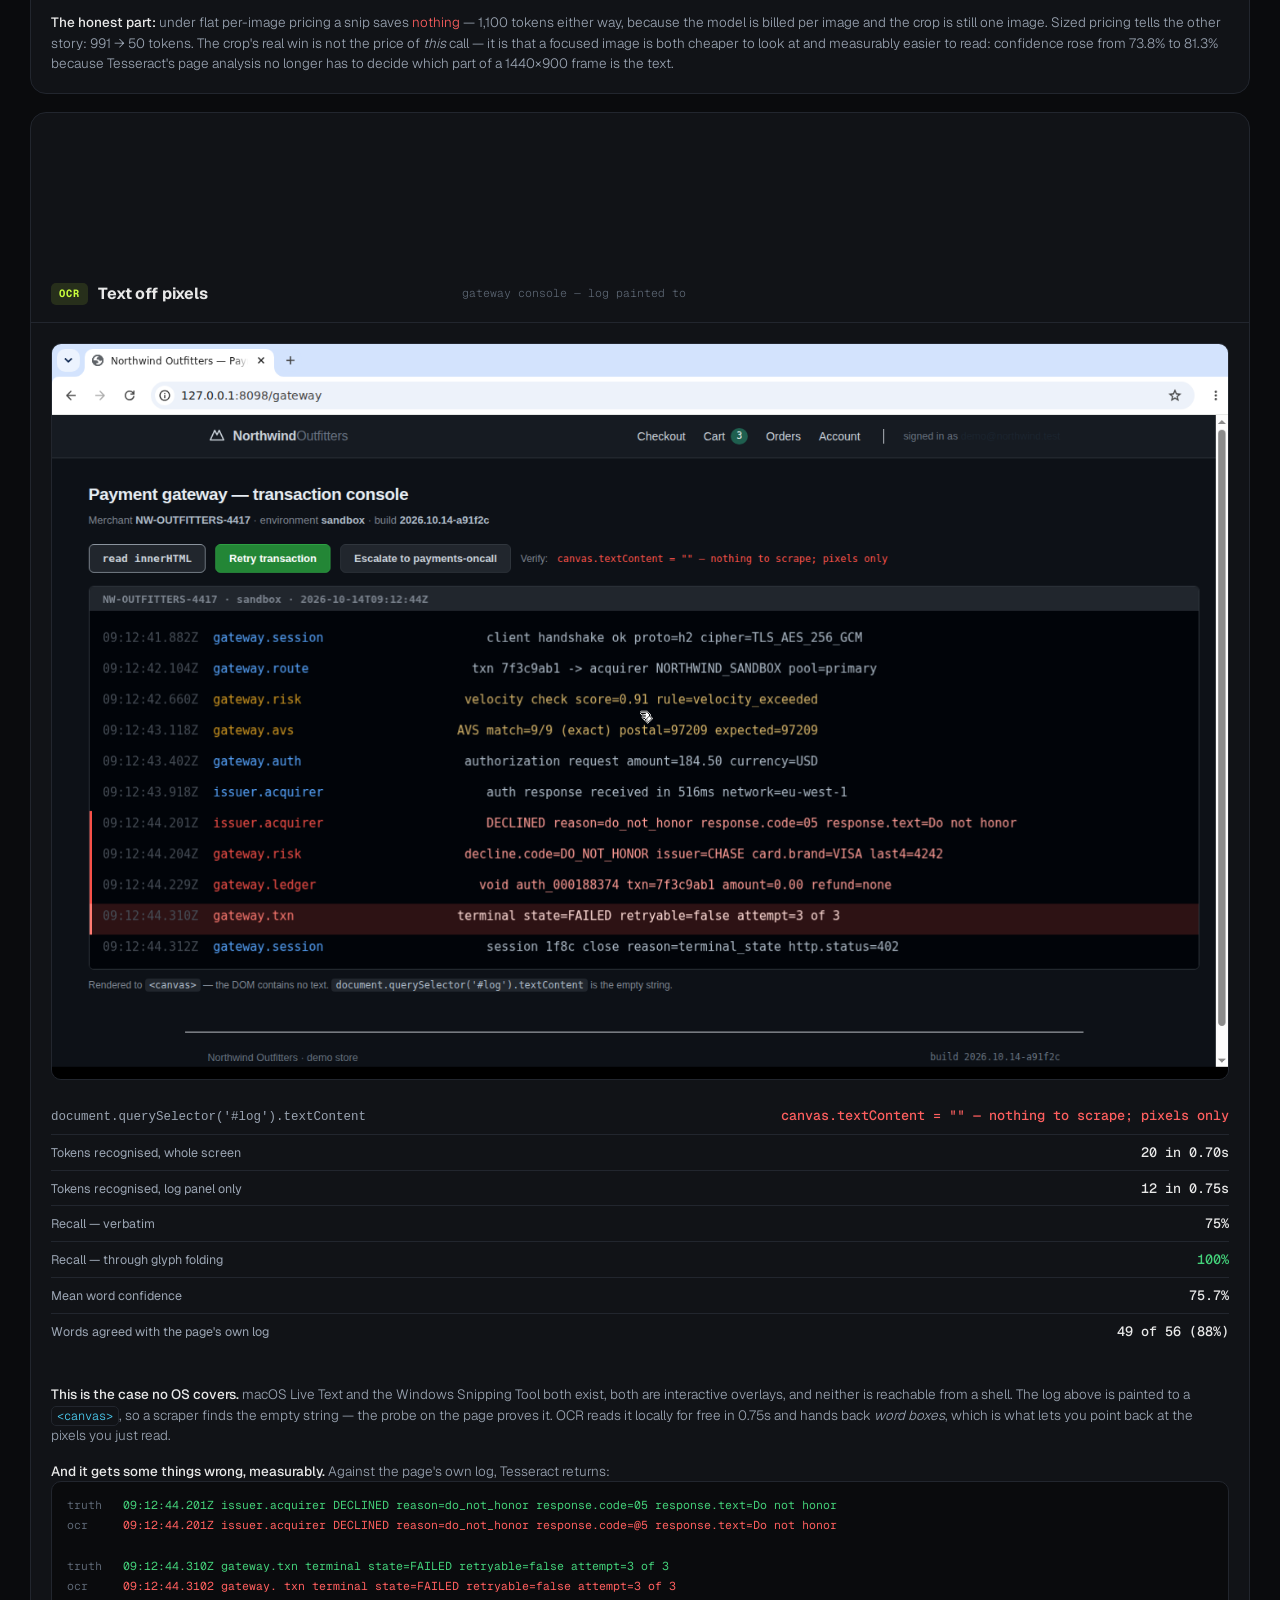
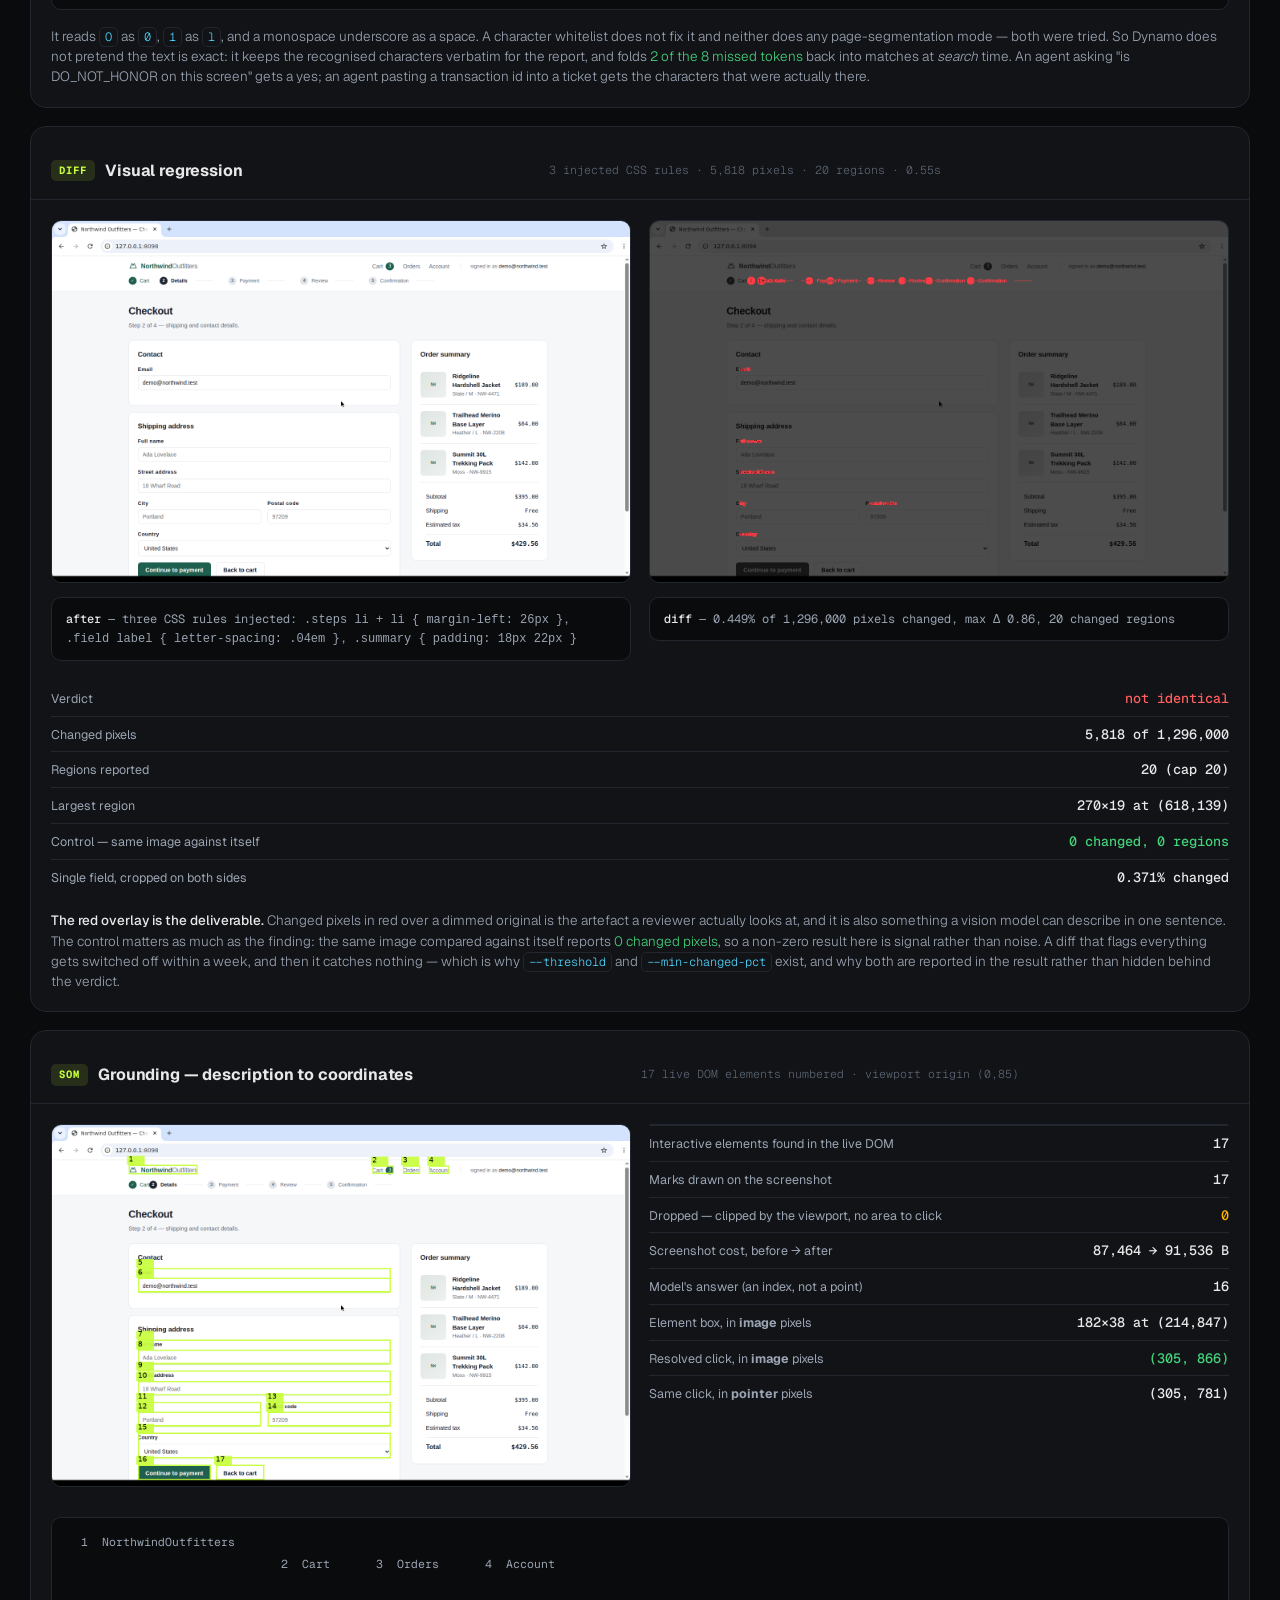
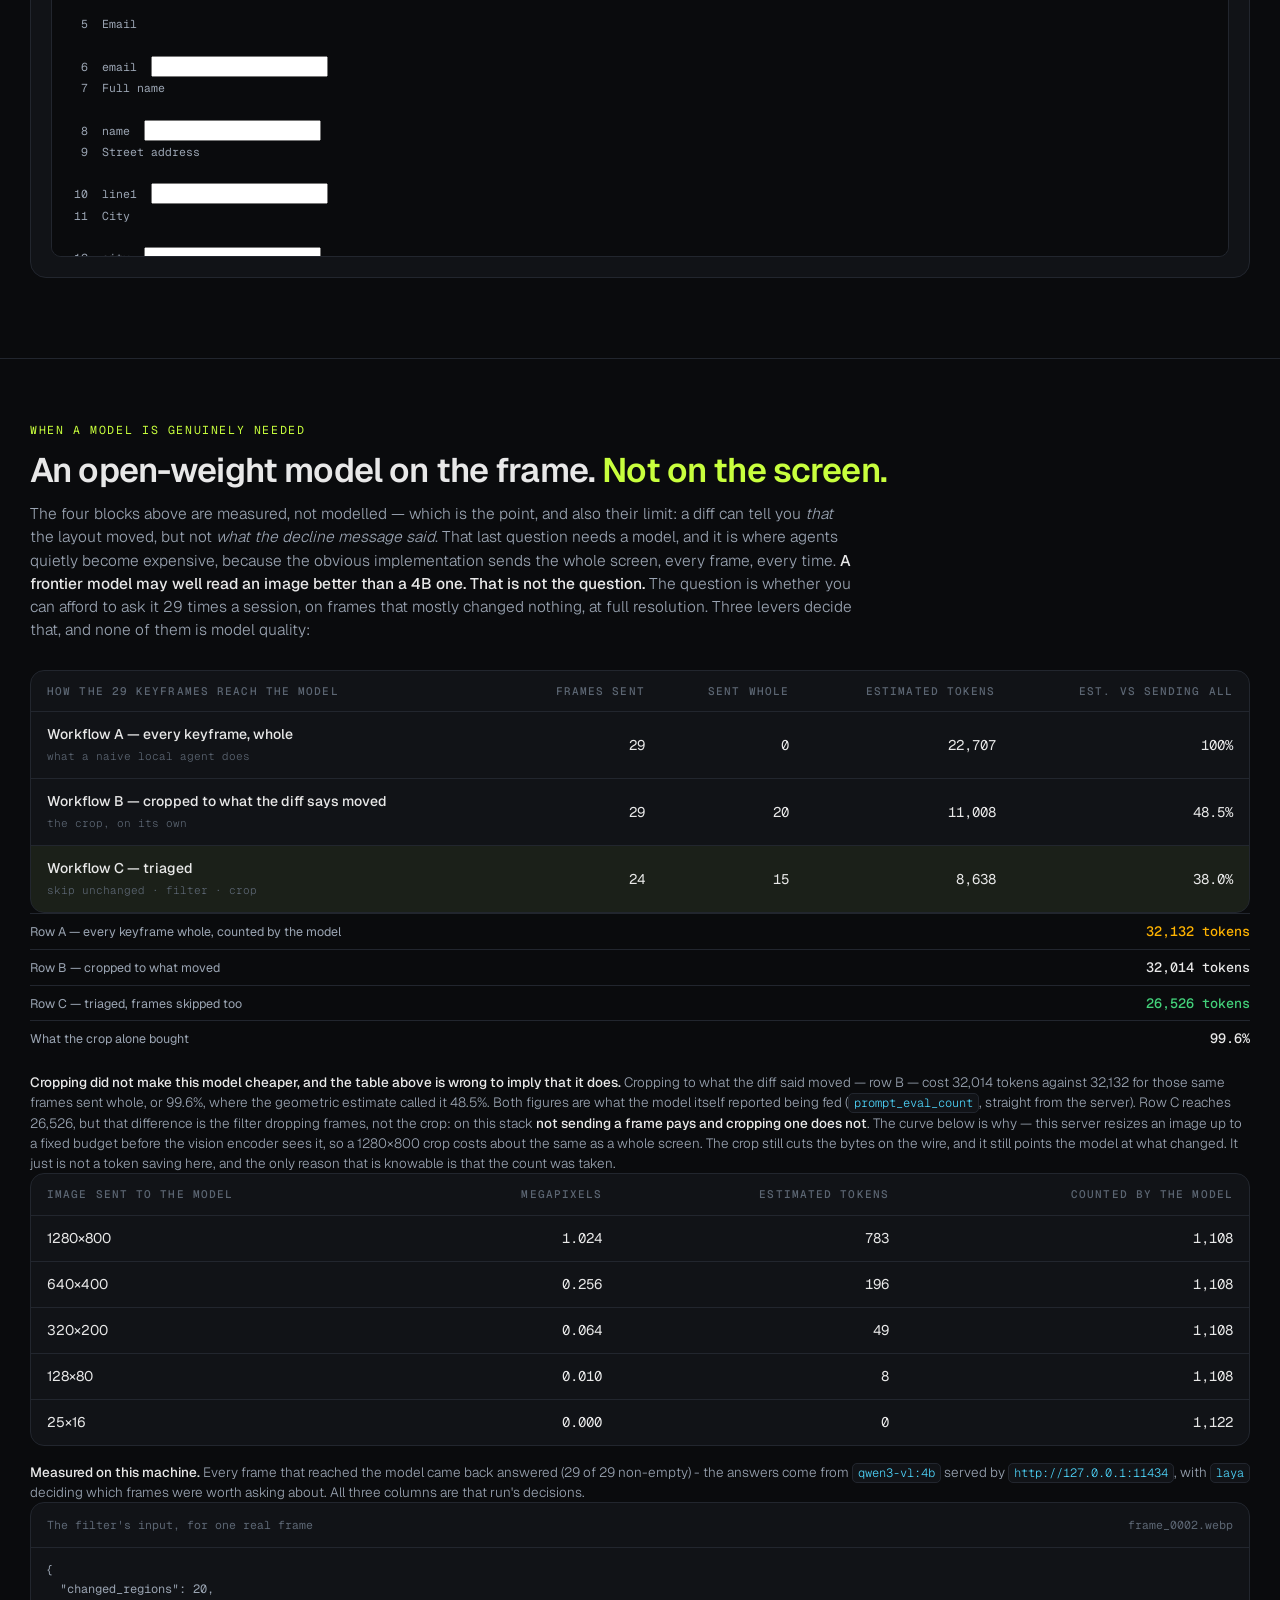
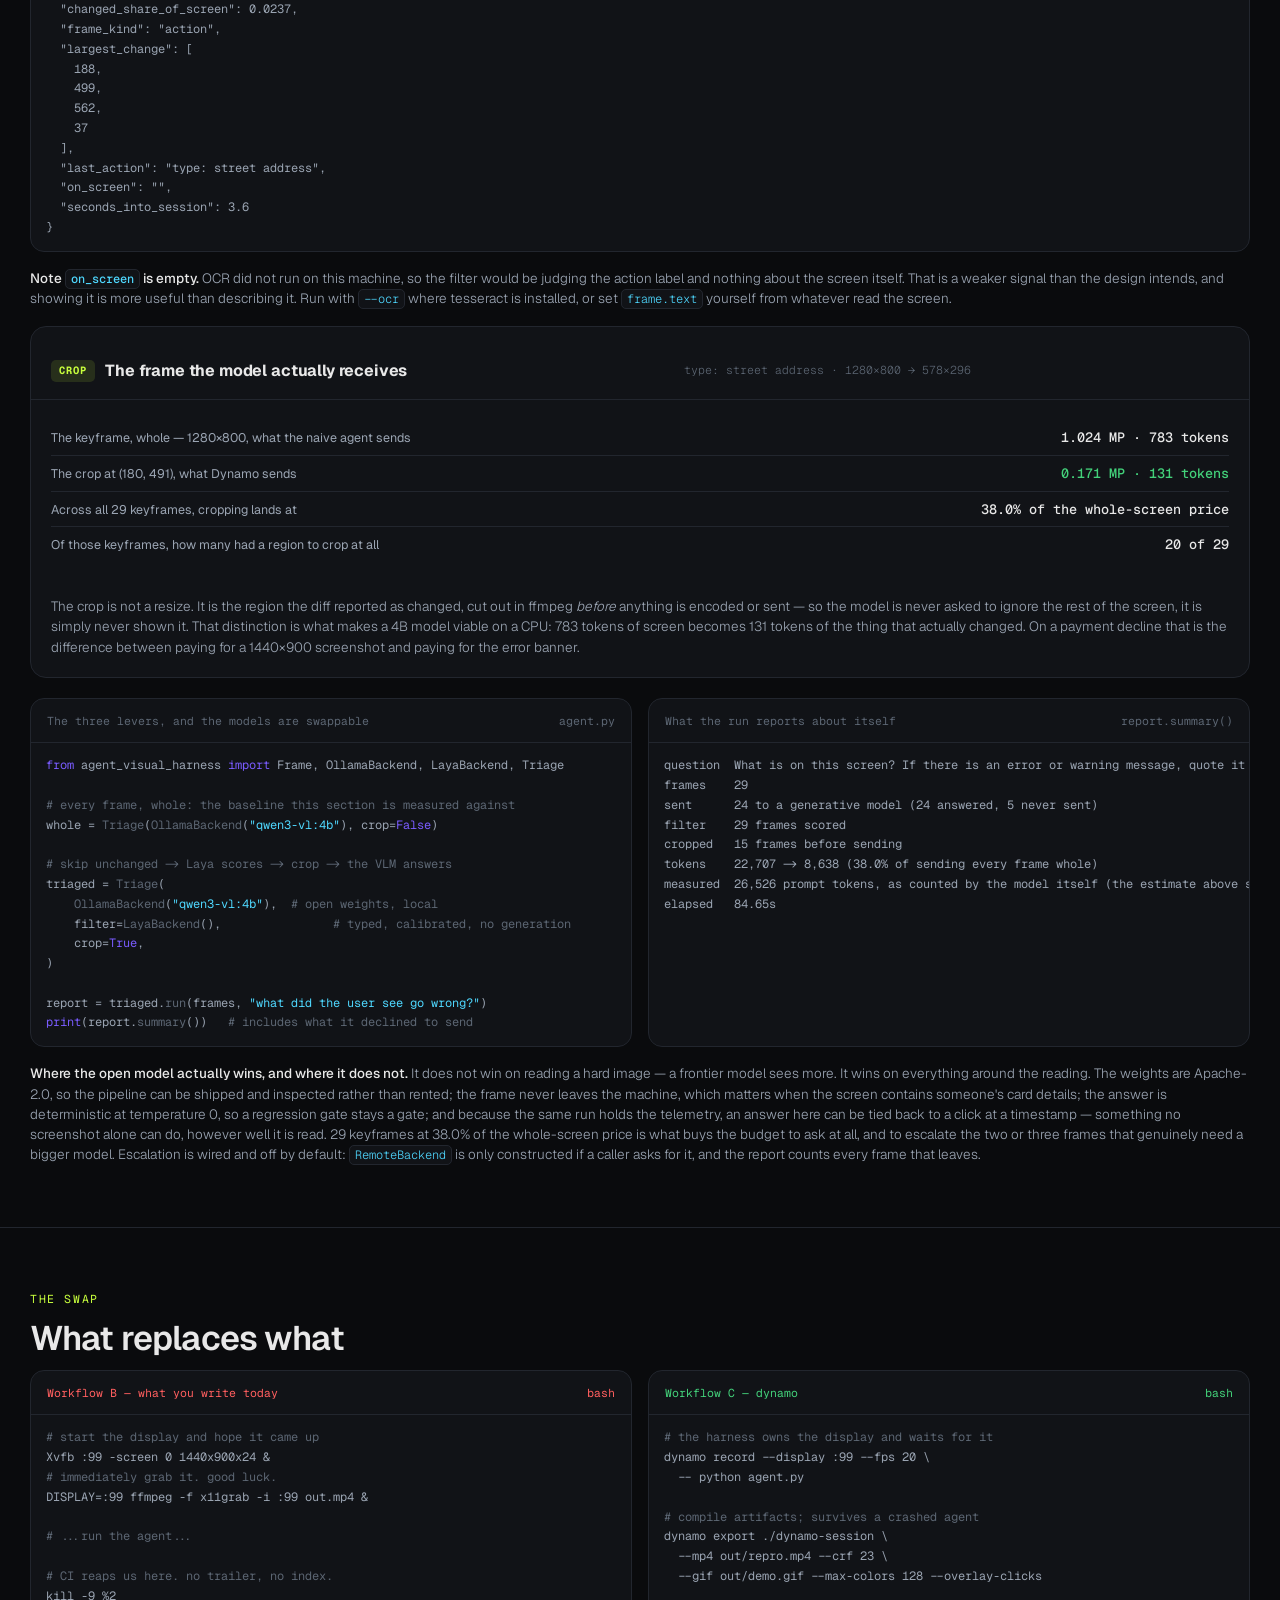
==== commit 936fdbaa: "Run the suite where the tests that skip on Windows actually run Rebuilt the WSL distro with the tool" ====
--- a/demo/index.html
+++ b/demo/index.html
@@ -1044,7 +1044,7 @@
   <span>Every artifact and number on this page was produced by <code>demo/run_experiments.py</code> on
   Ubuntu 24.04 / WSL2 · Chromium via Playwright · Xvfb 21.1.12 · ffmpeg 6.1.1 · Python 3.12.
   The page is generated by <code>demo/build_page.py</code>, so a number here cannot drift from its measurement.</span>
-  <span class="mono">agent_visual_harness 1.1.0 · 413 tests · 267 green without X11 or tesseract</span>
+  <span class="mono">agent_visual_harness 1.1.0 · 413 tests · all 413 green on Linux · 267 without X11 or tesseract</span>
 </footer>
 
 </div>
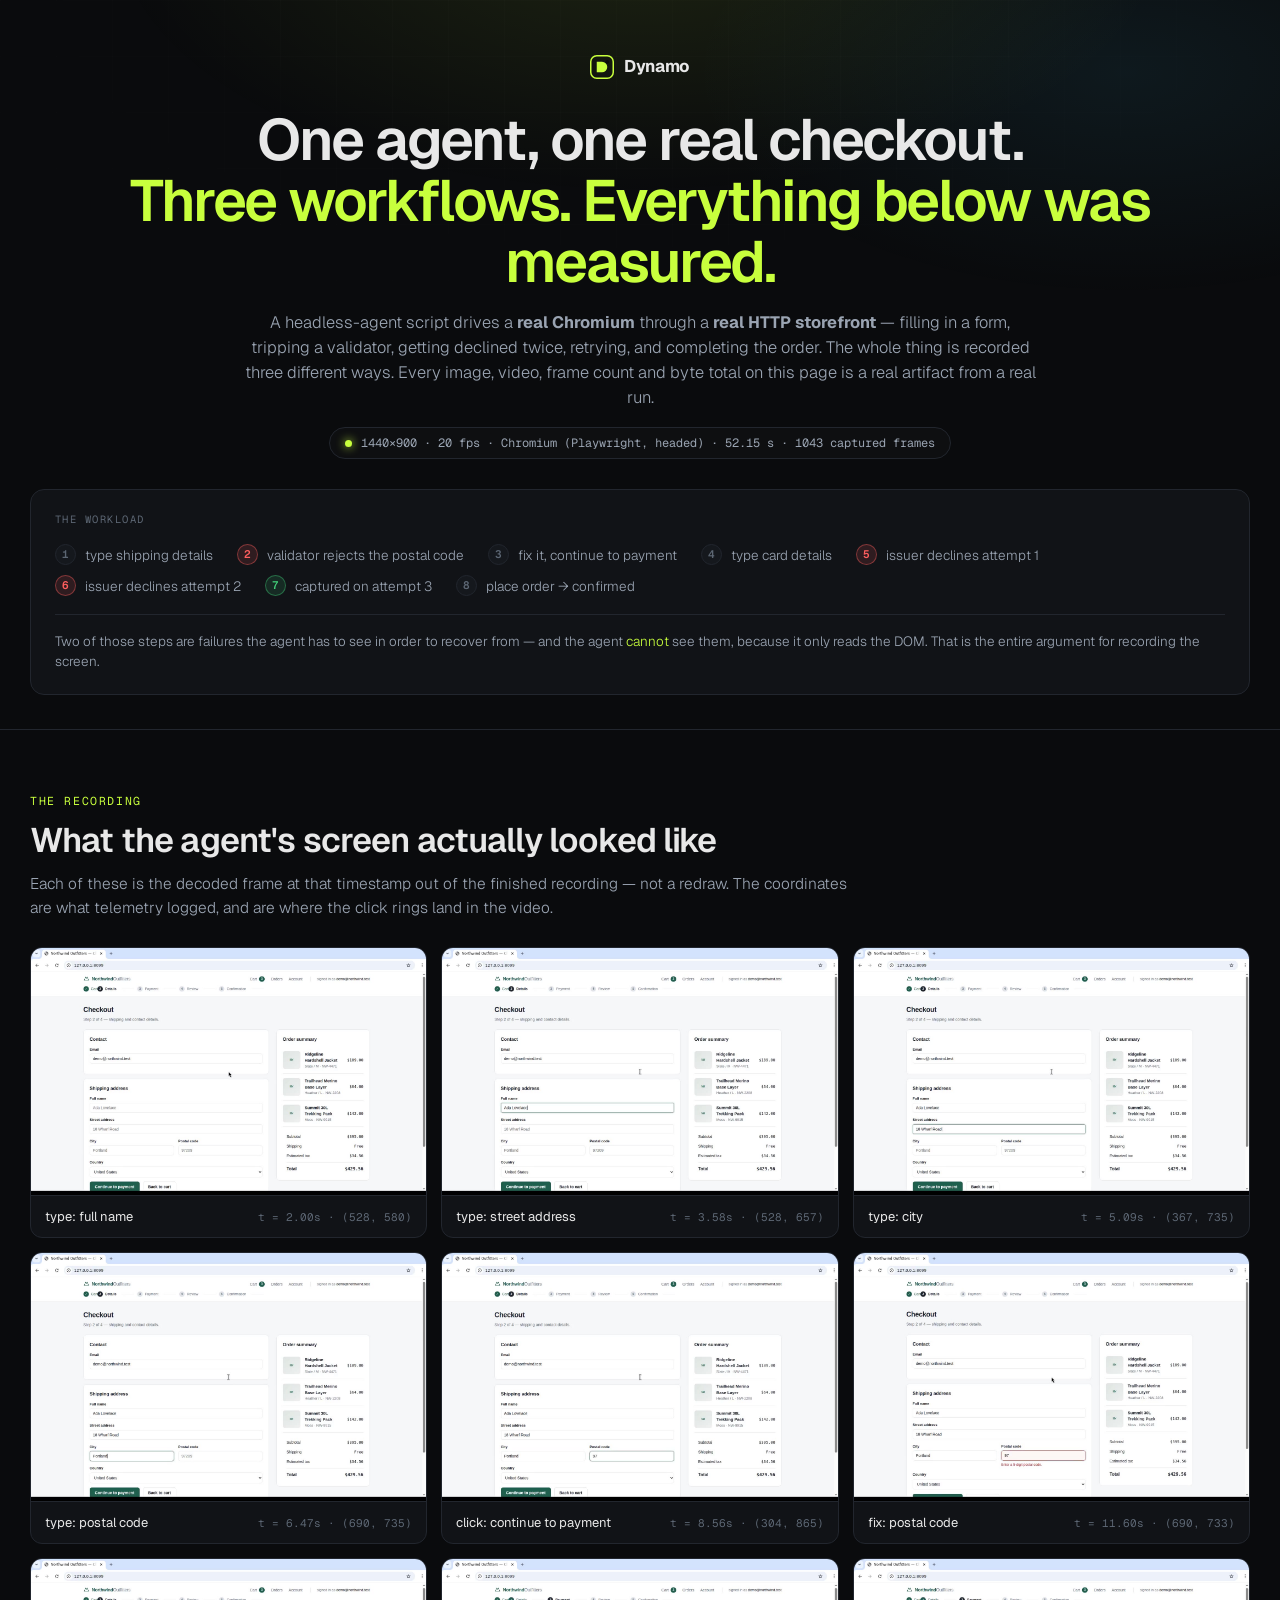
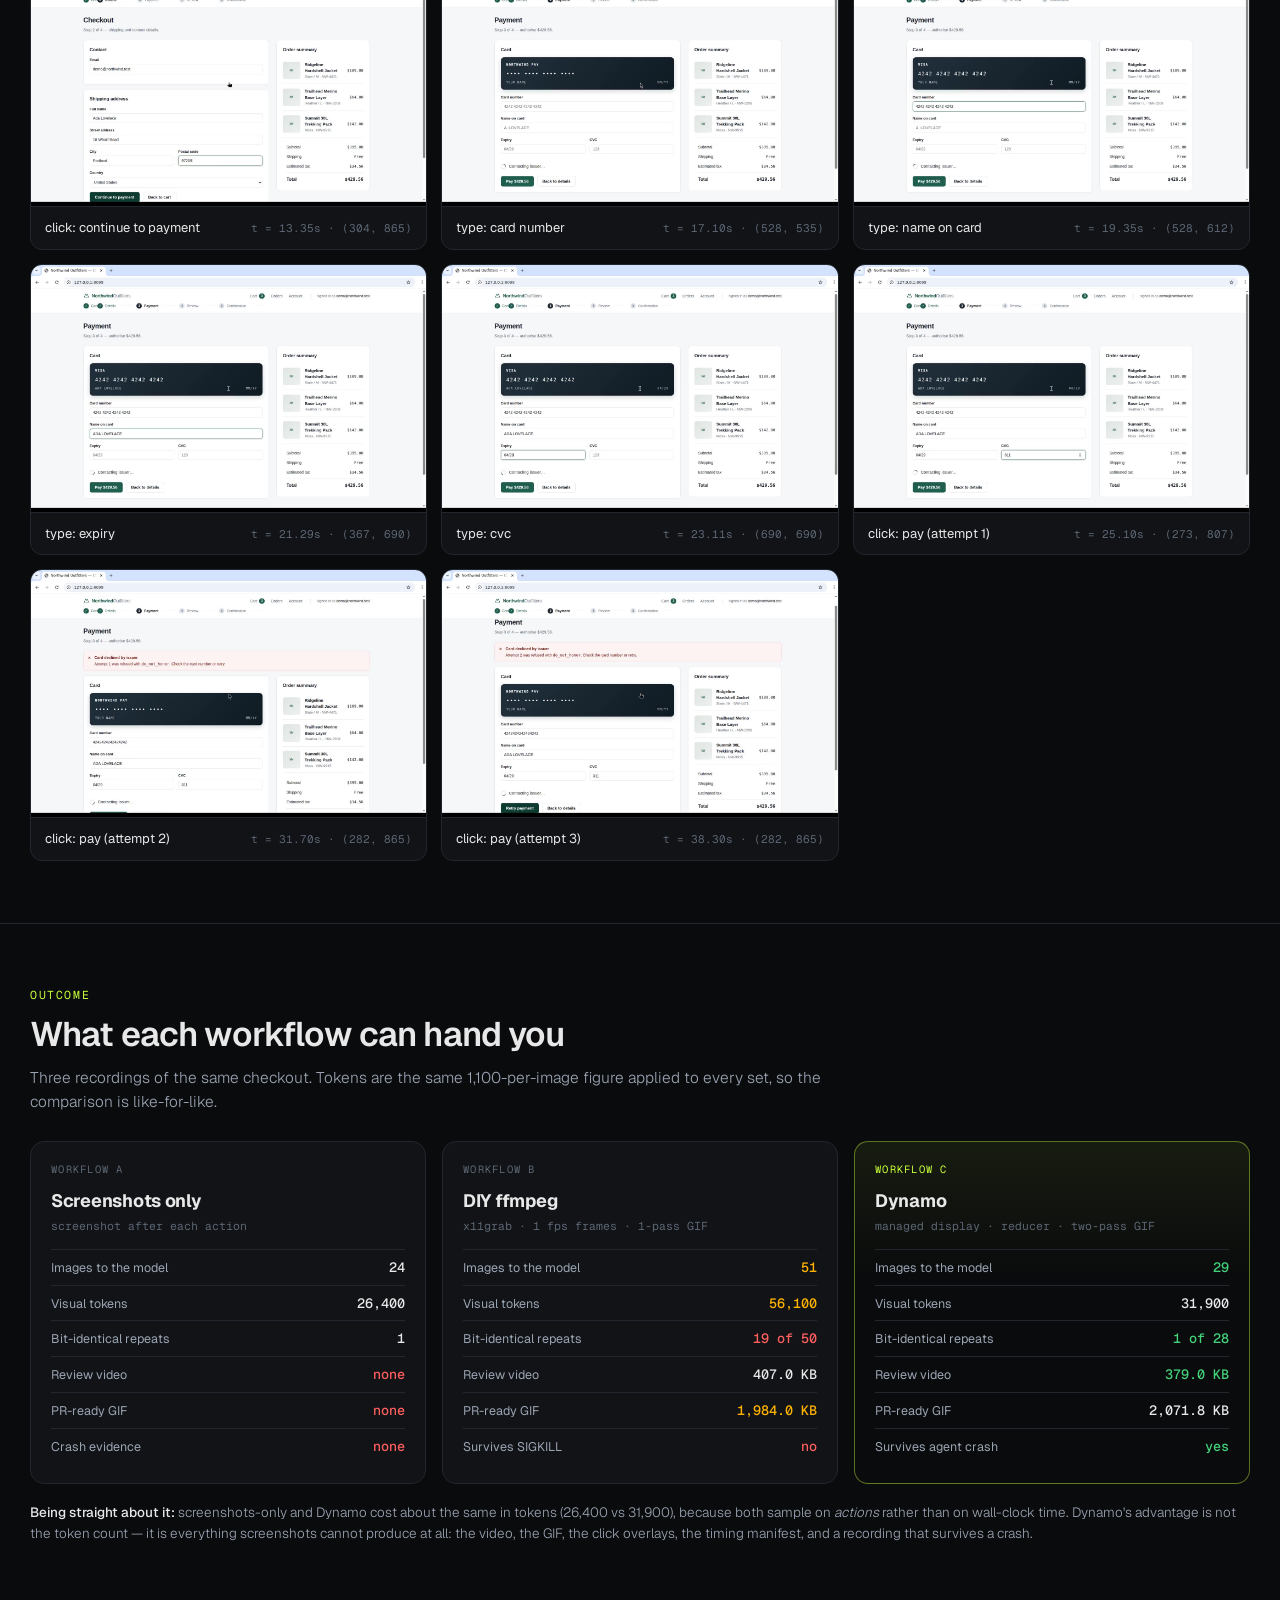
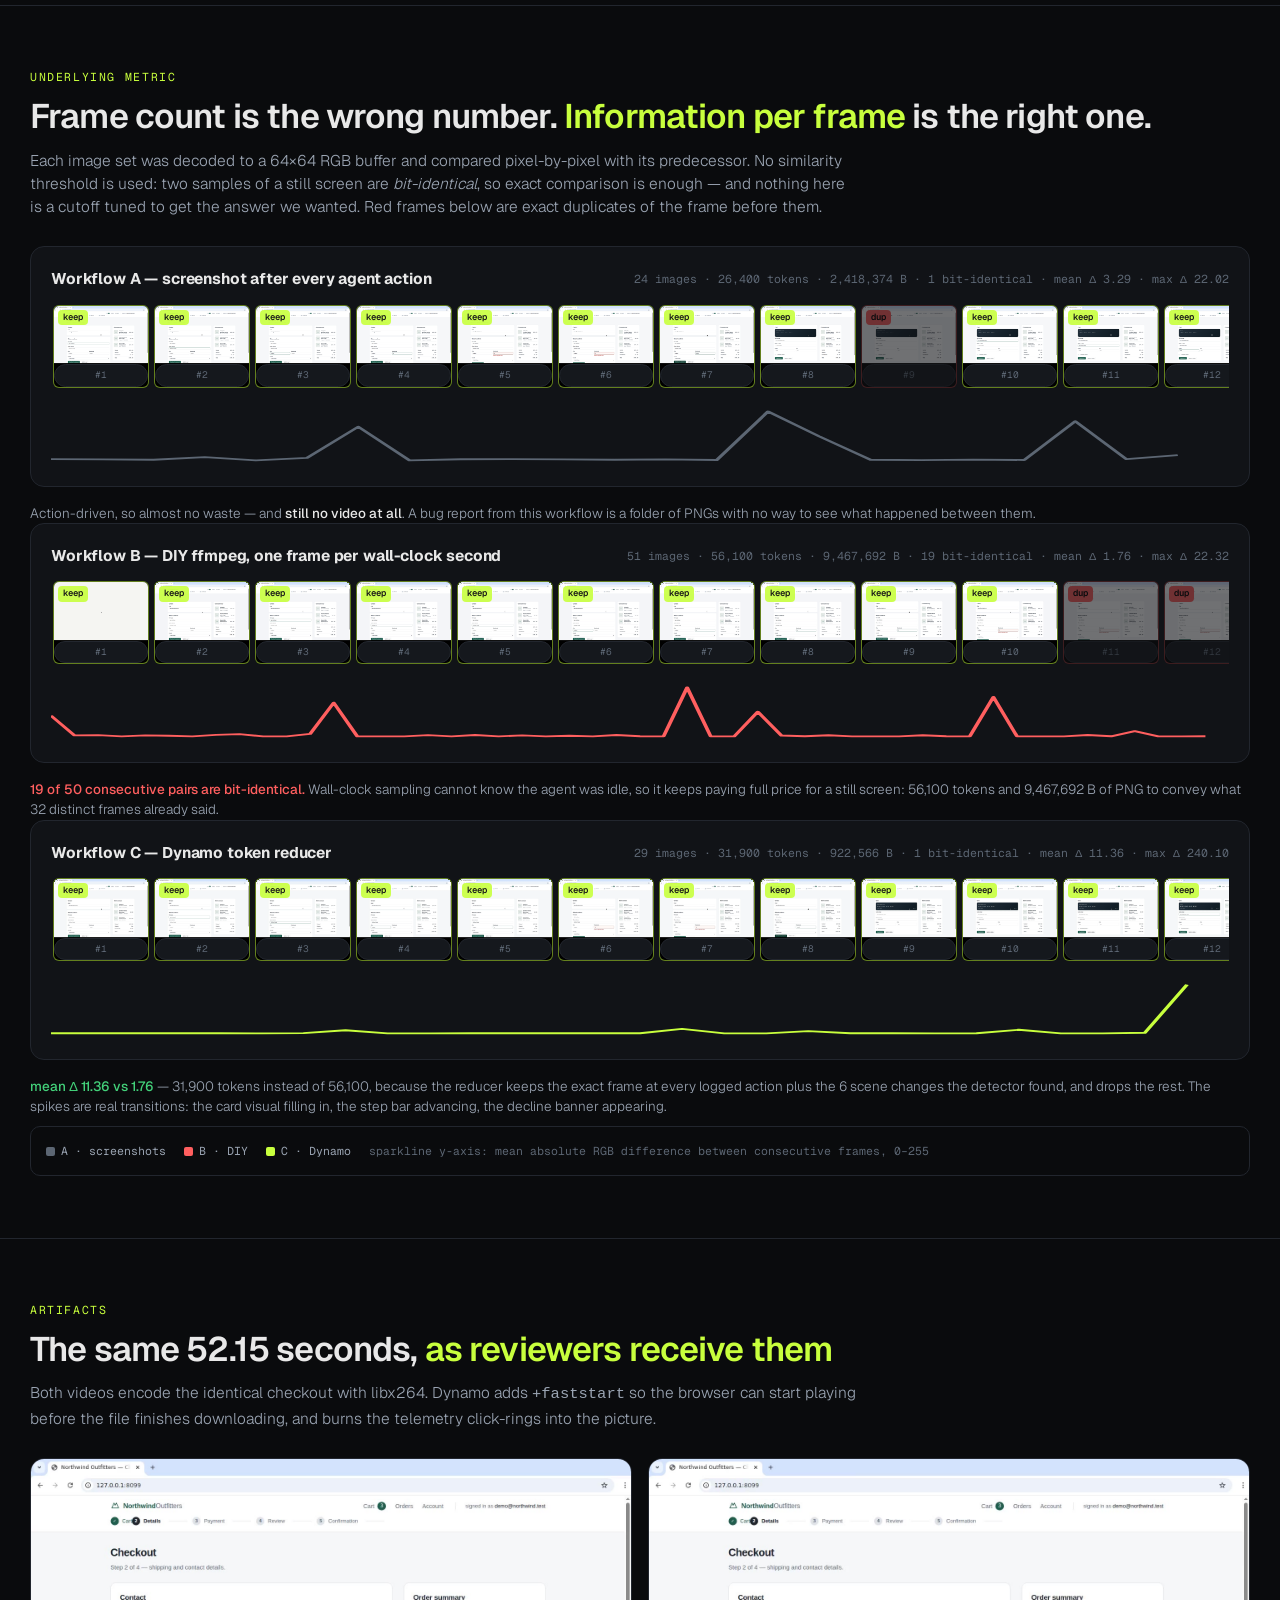
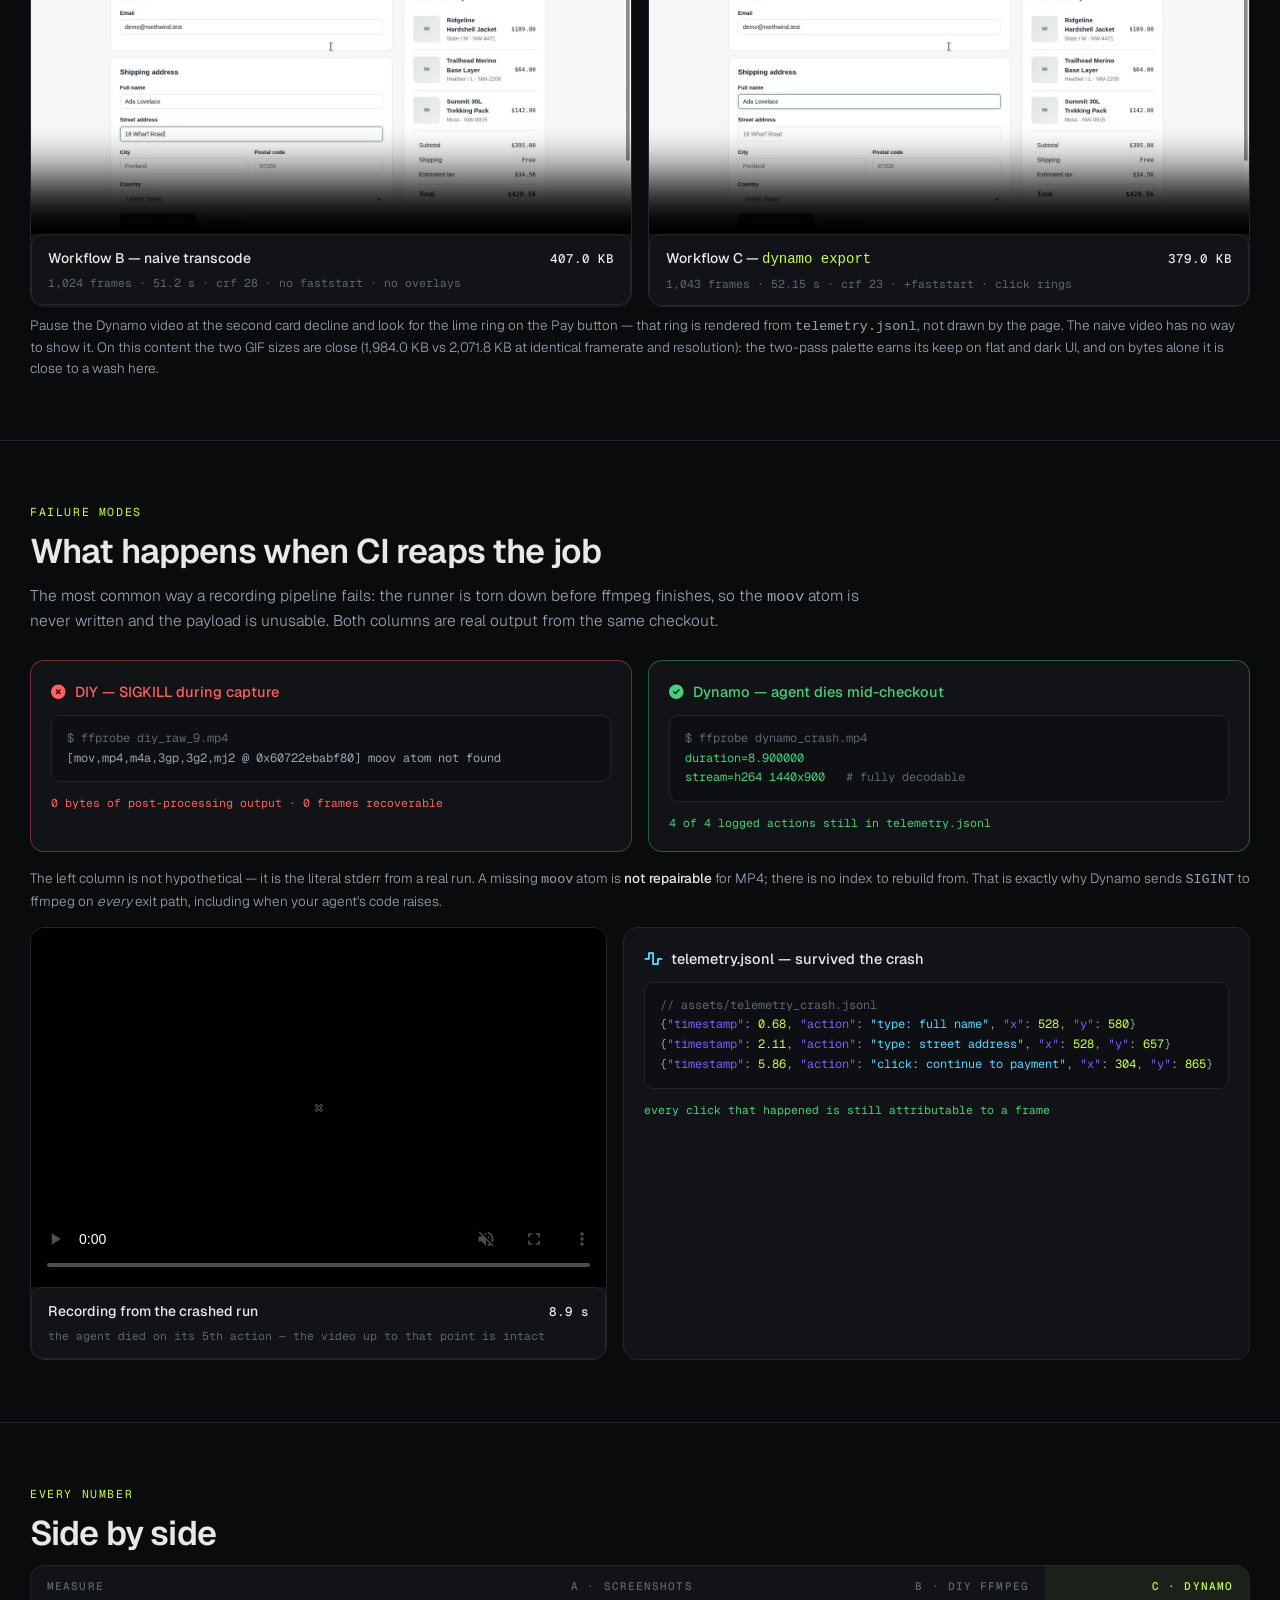
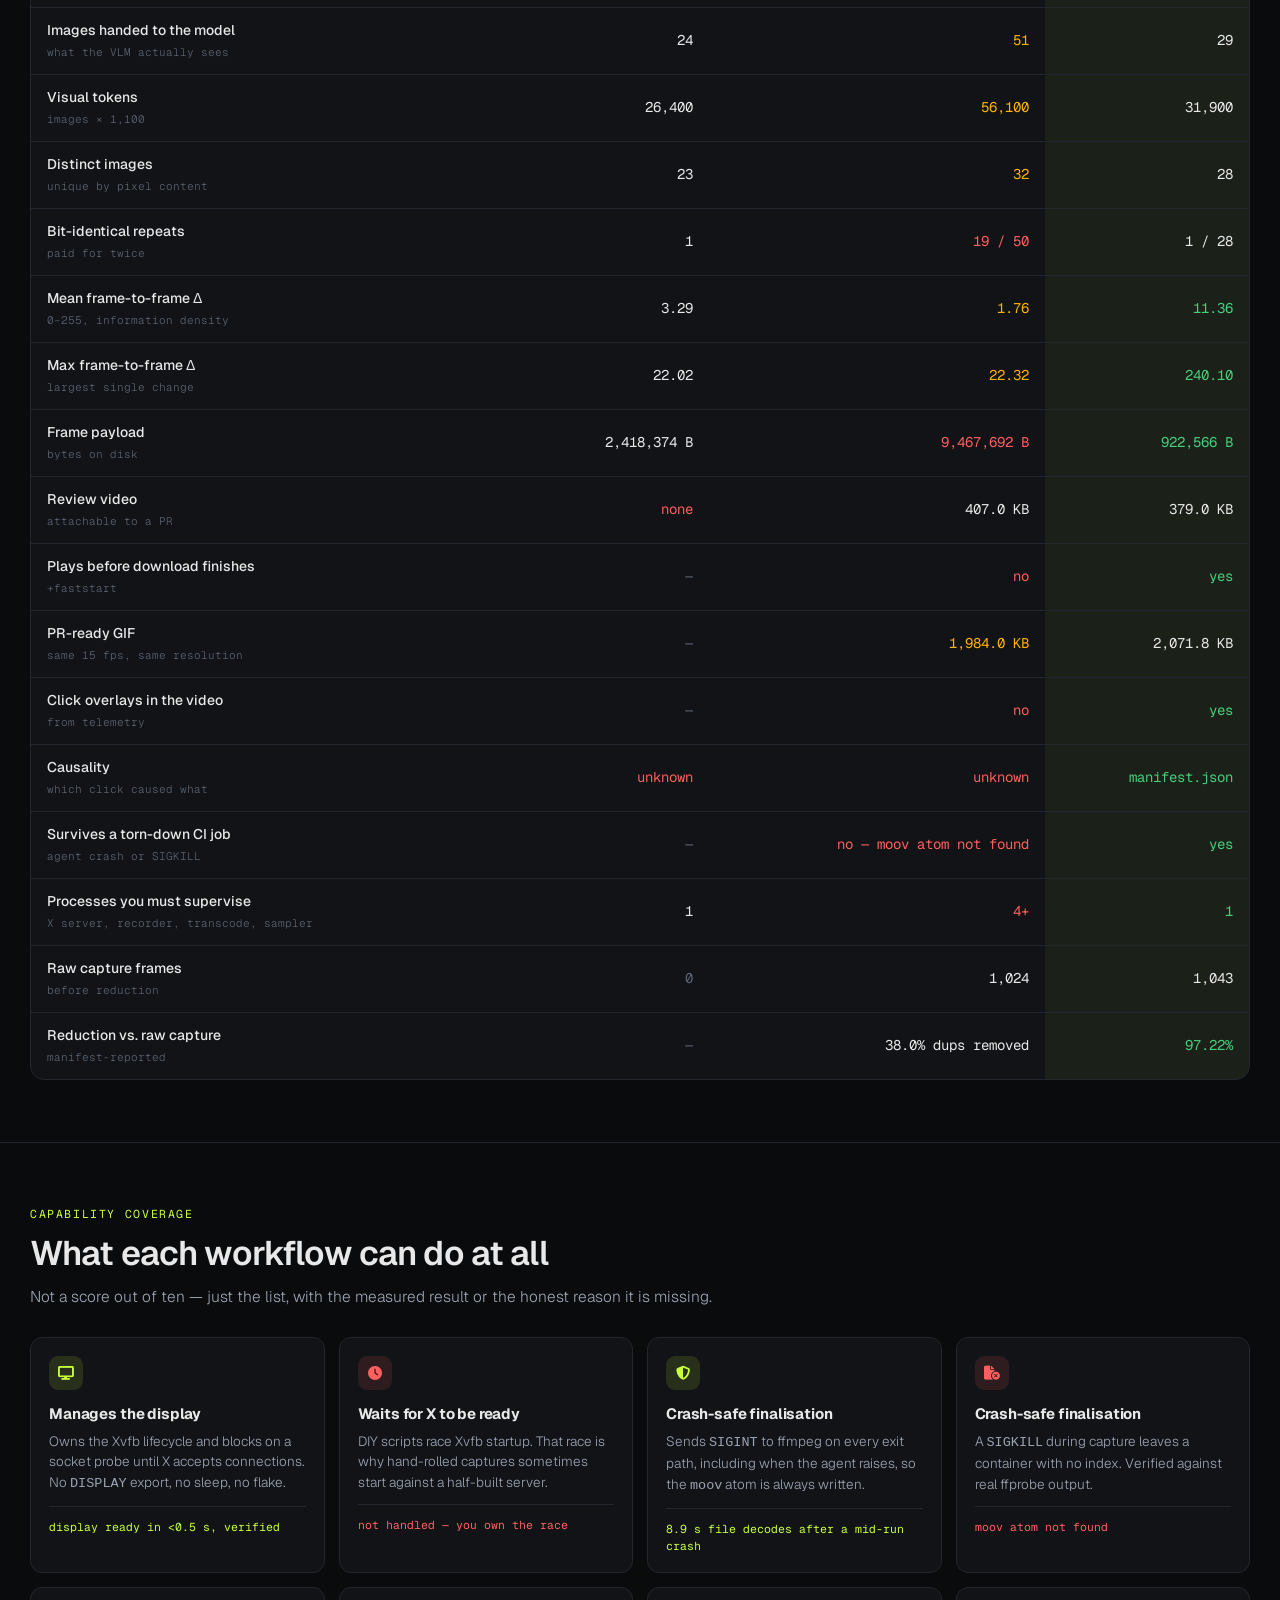
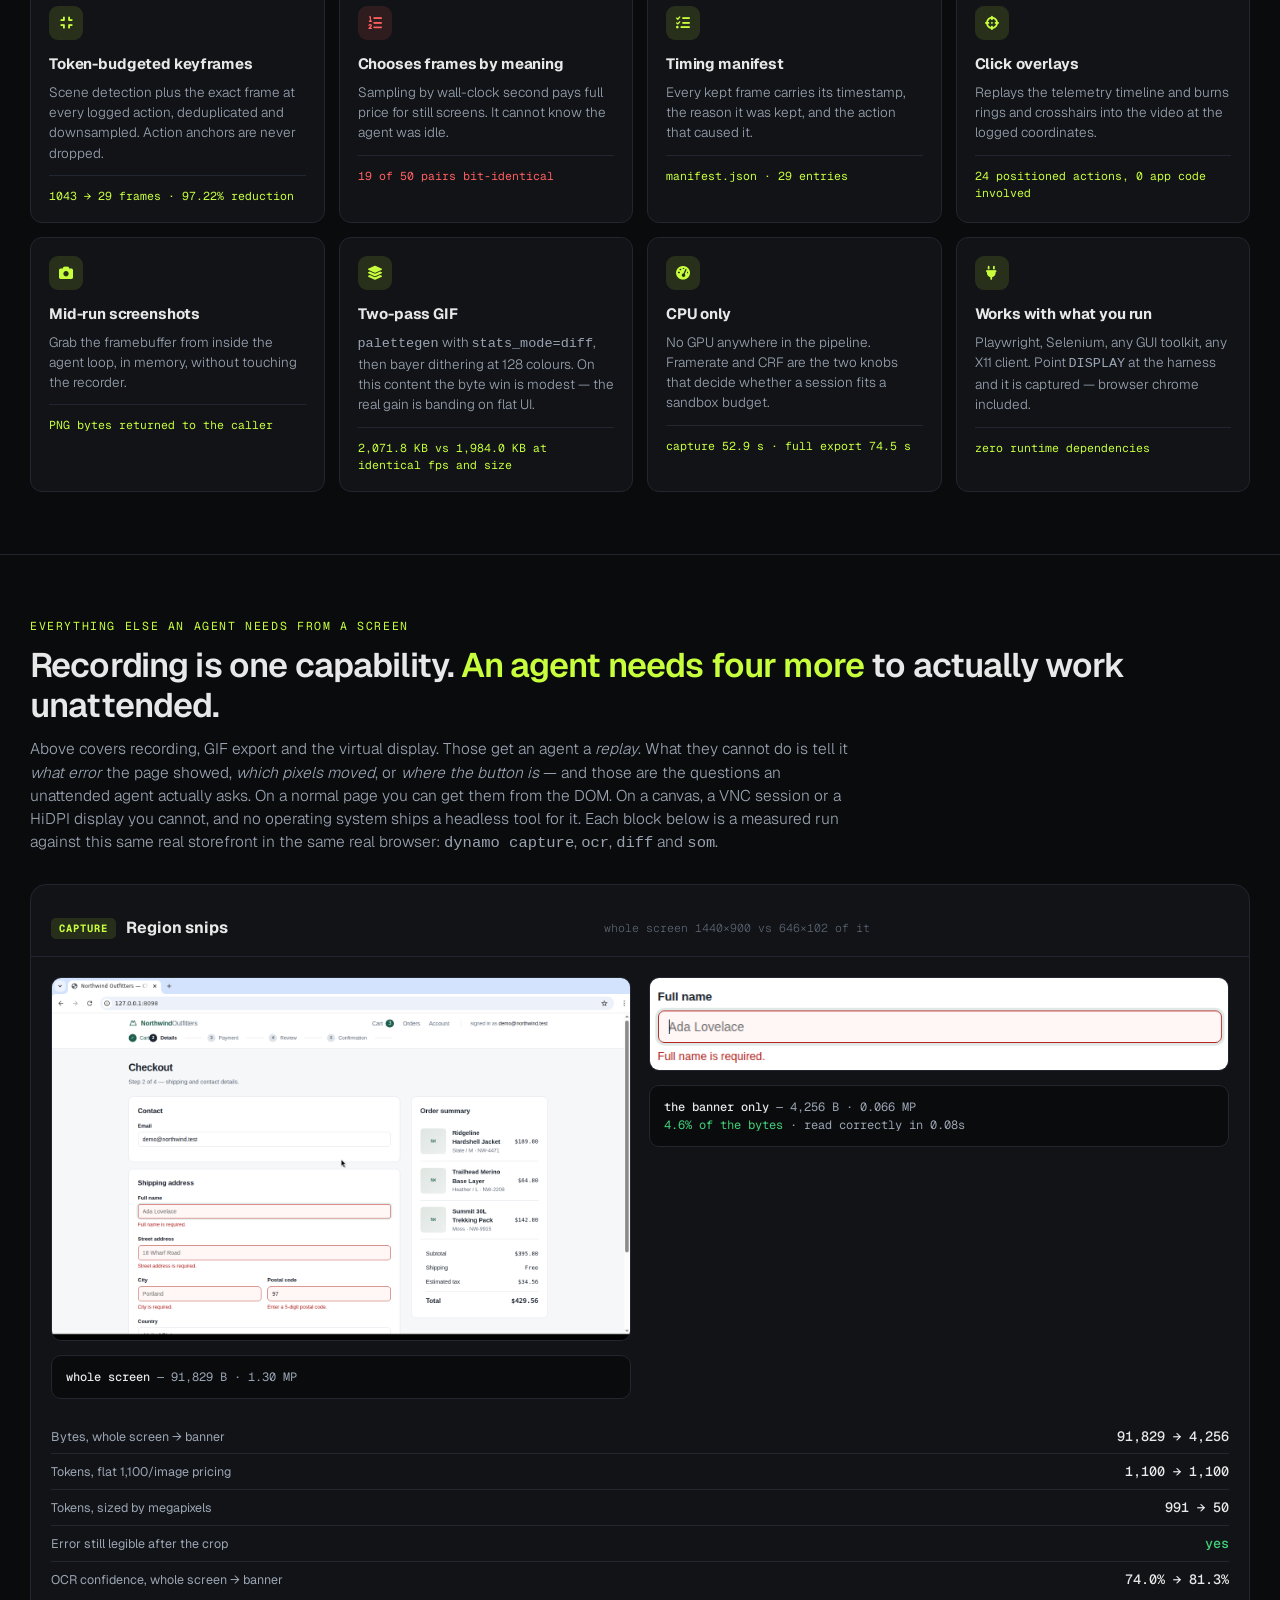
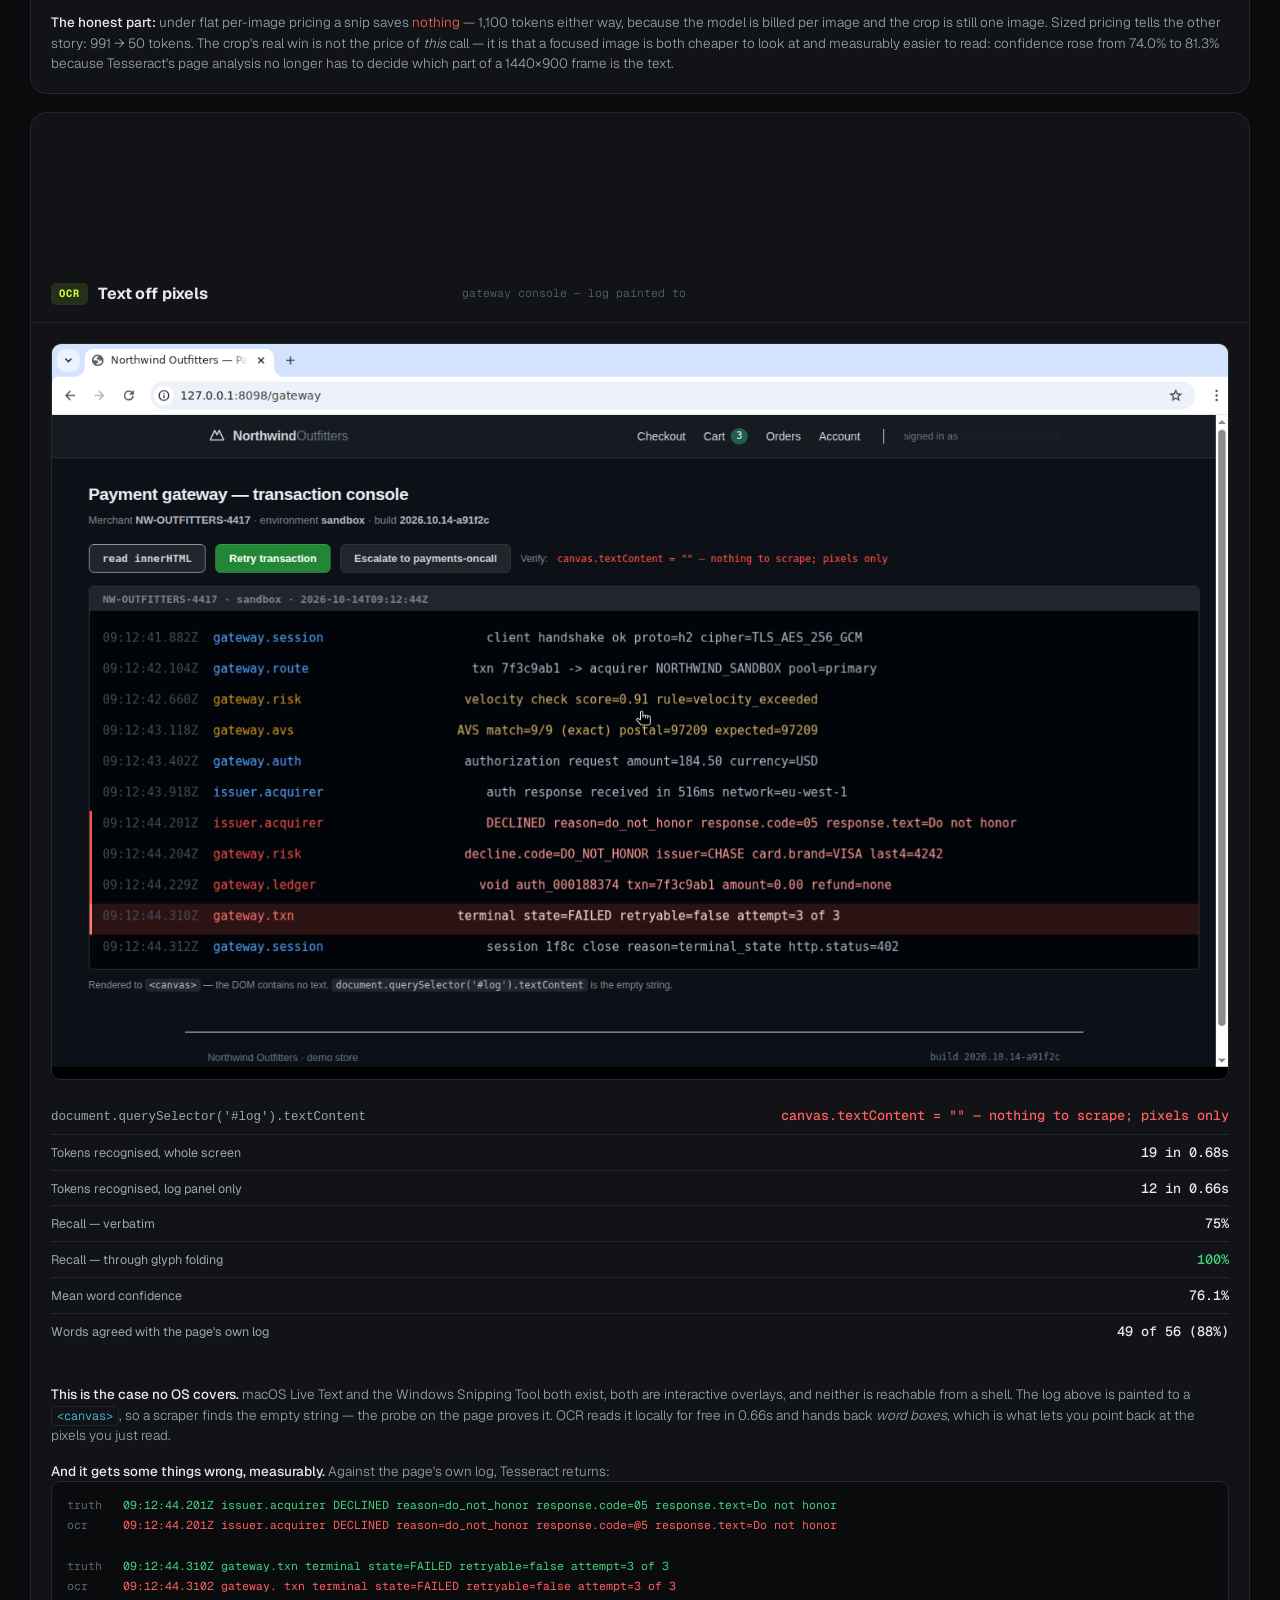
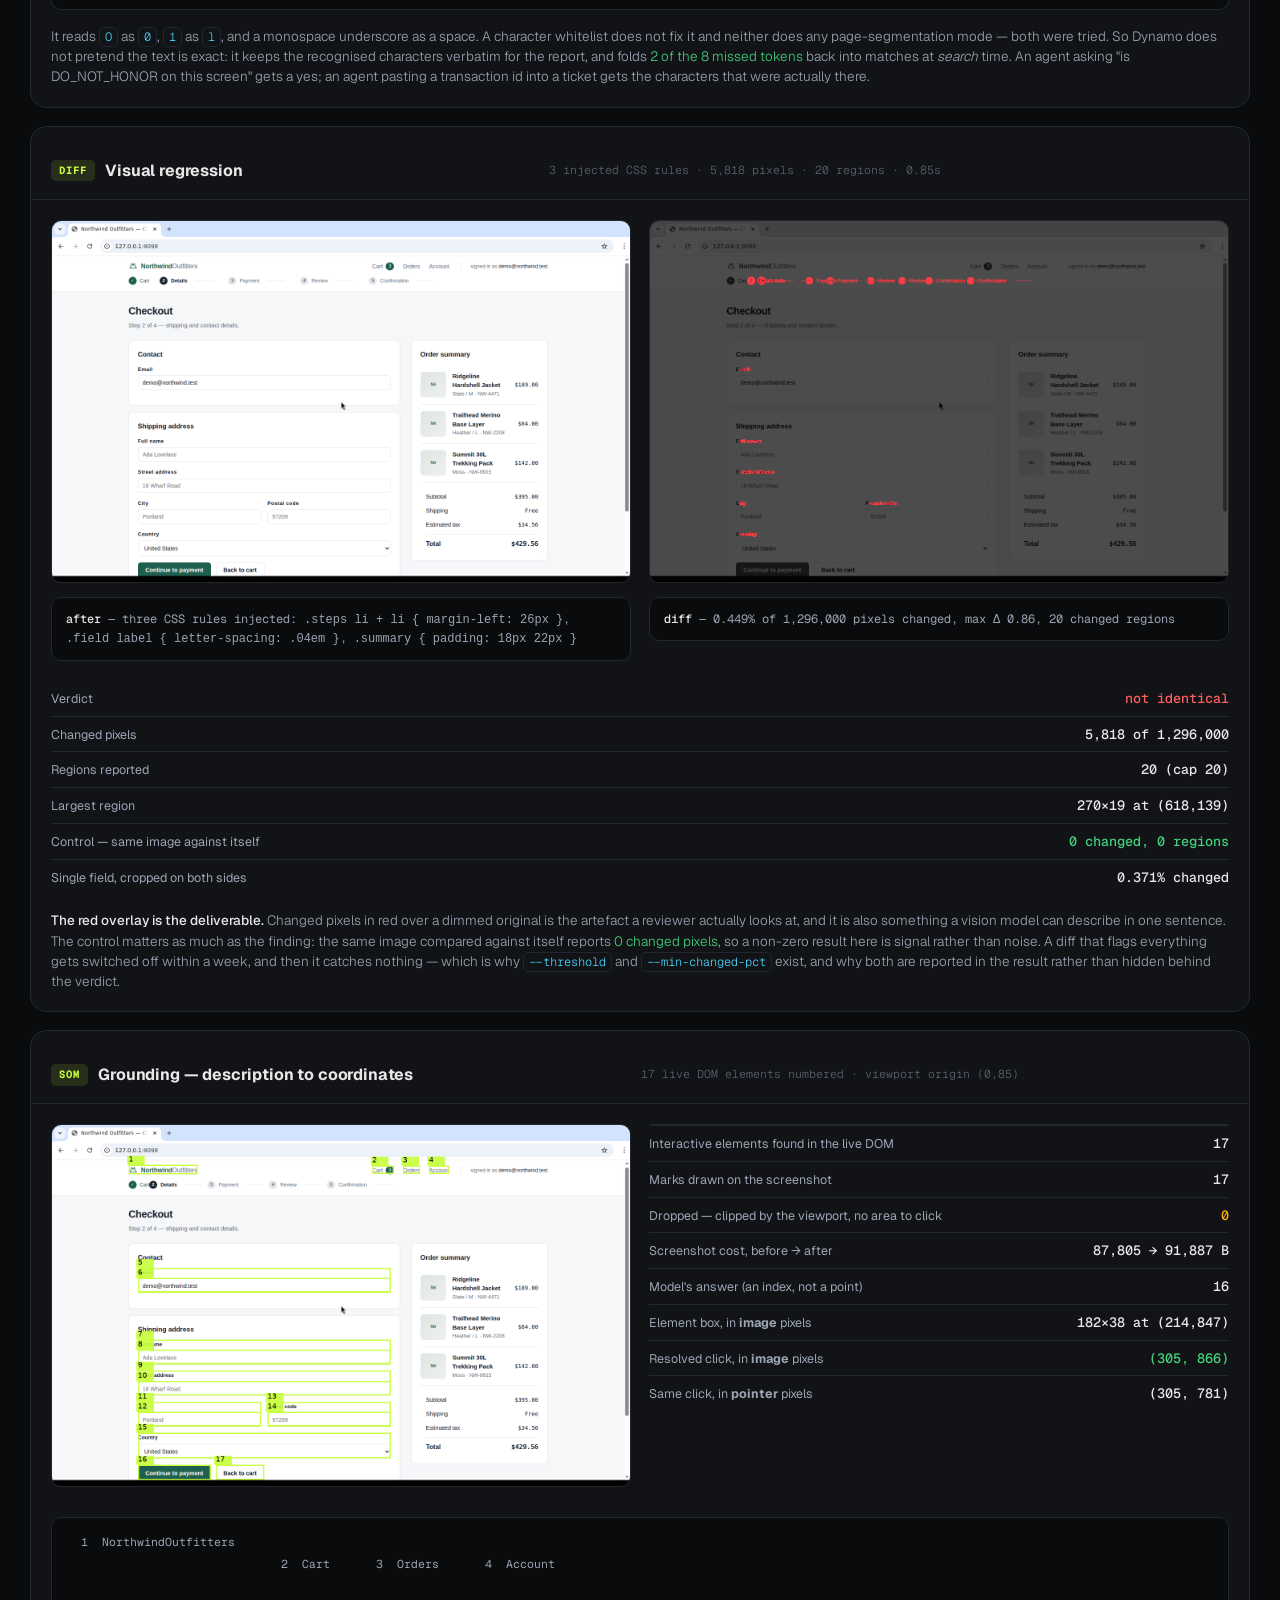
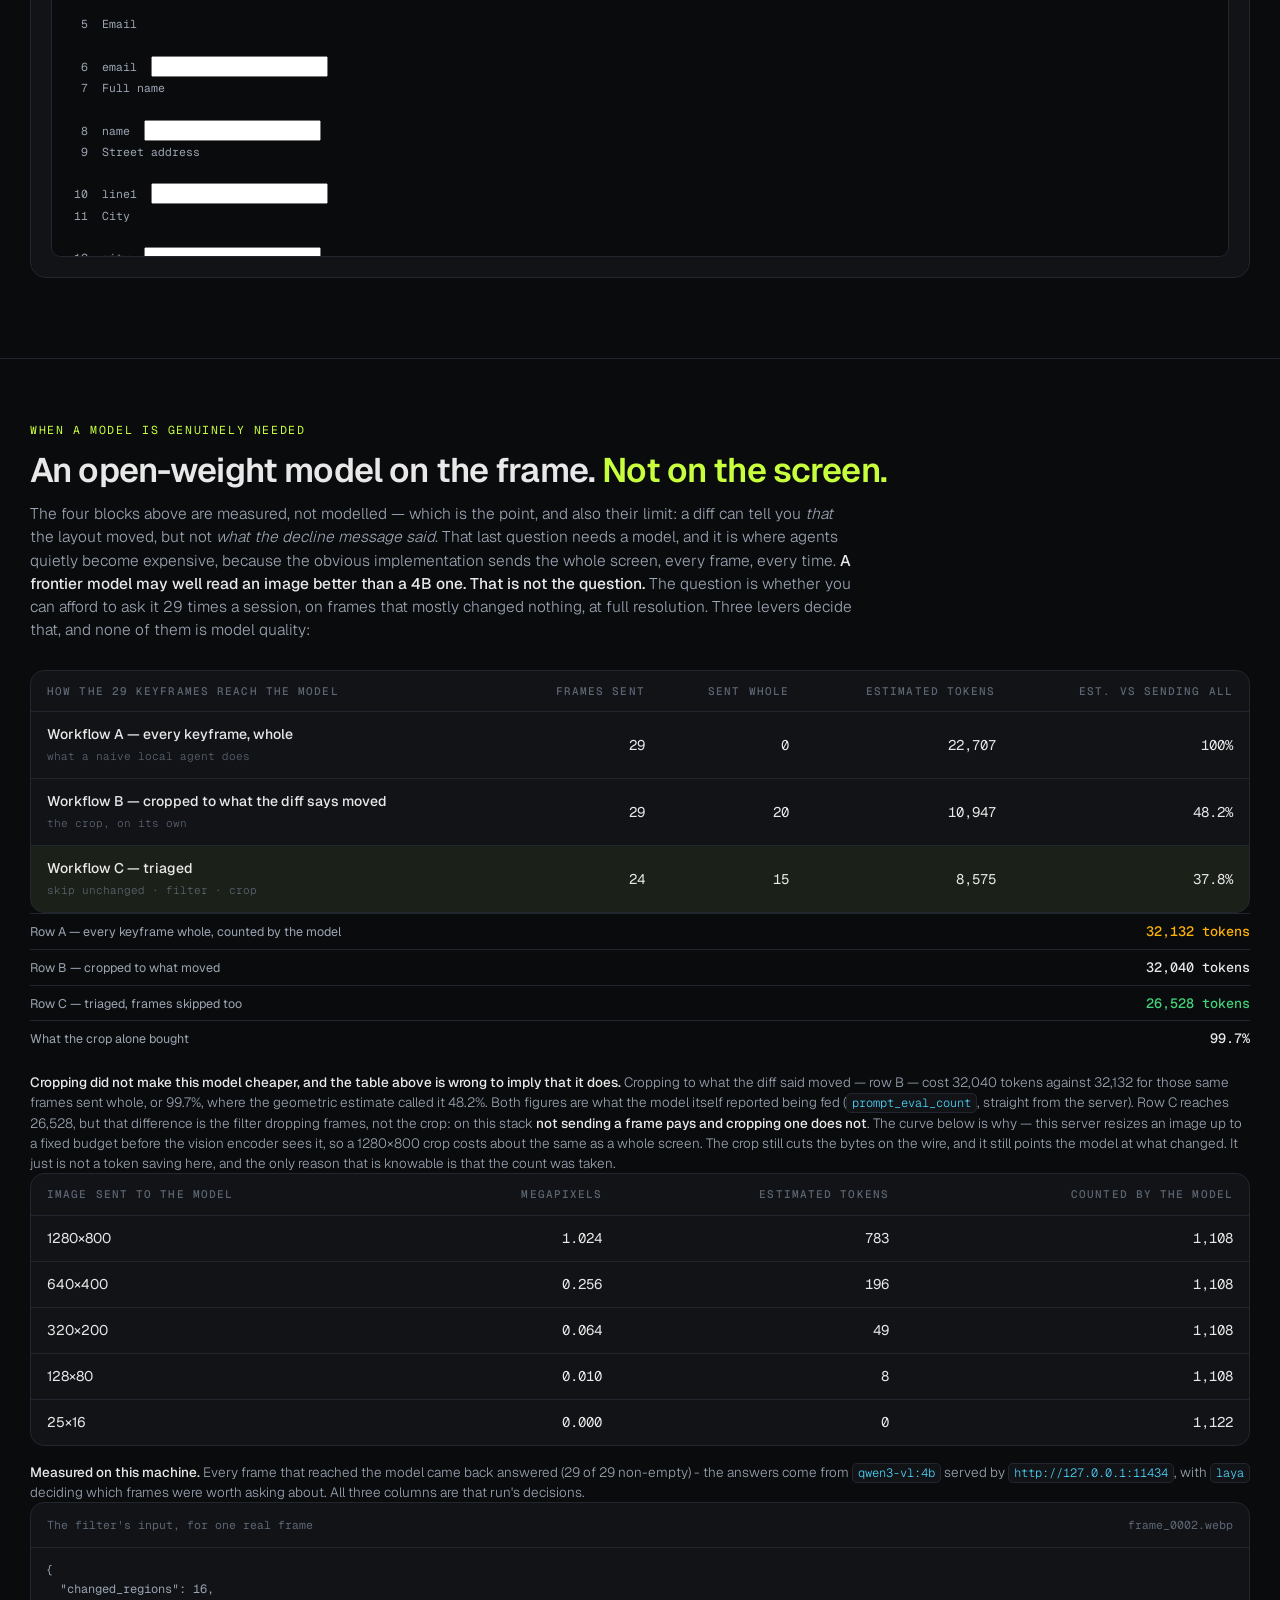
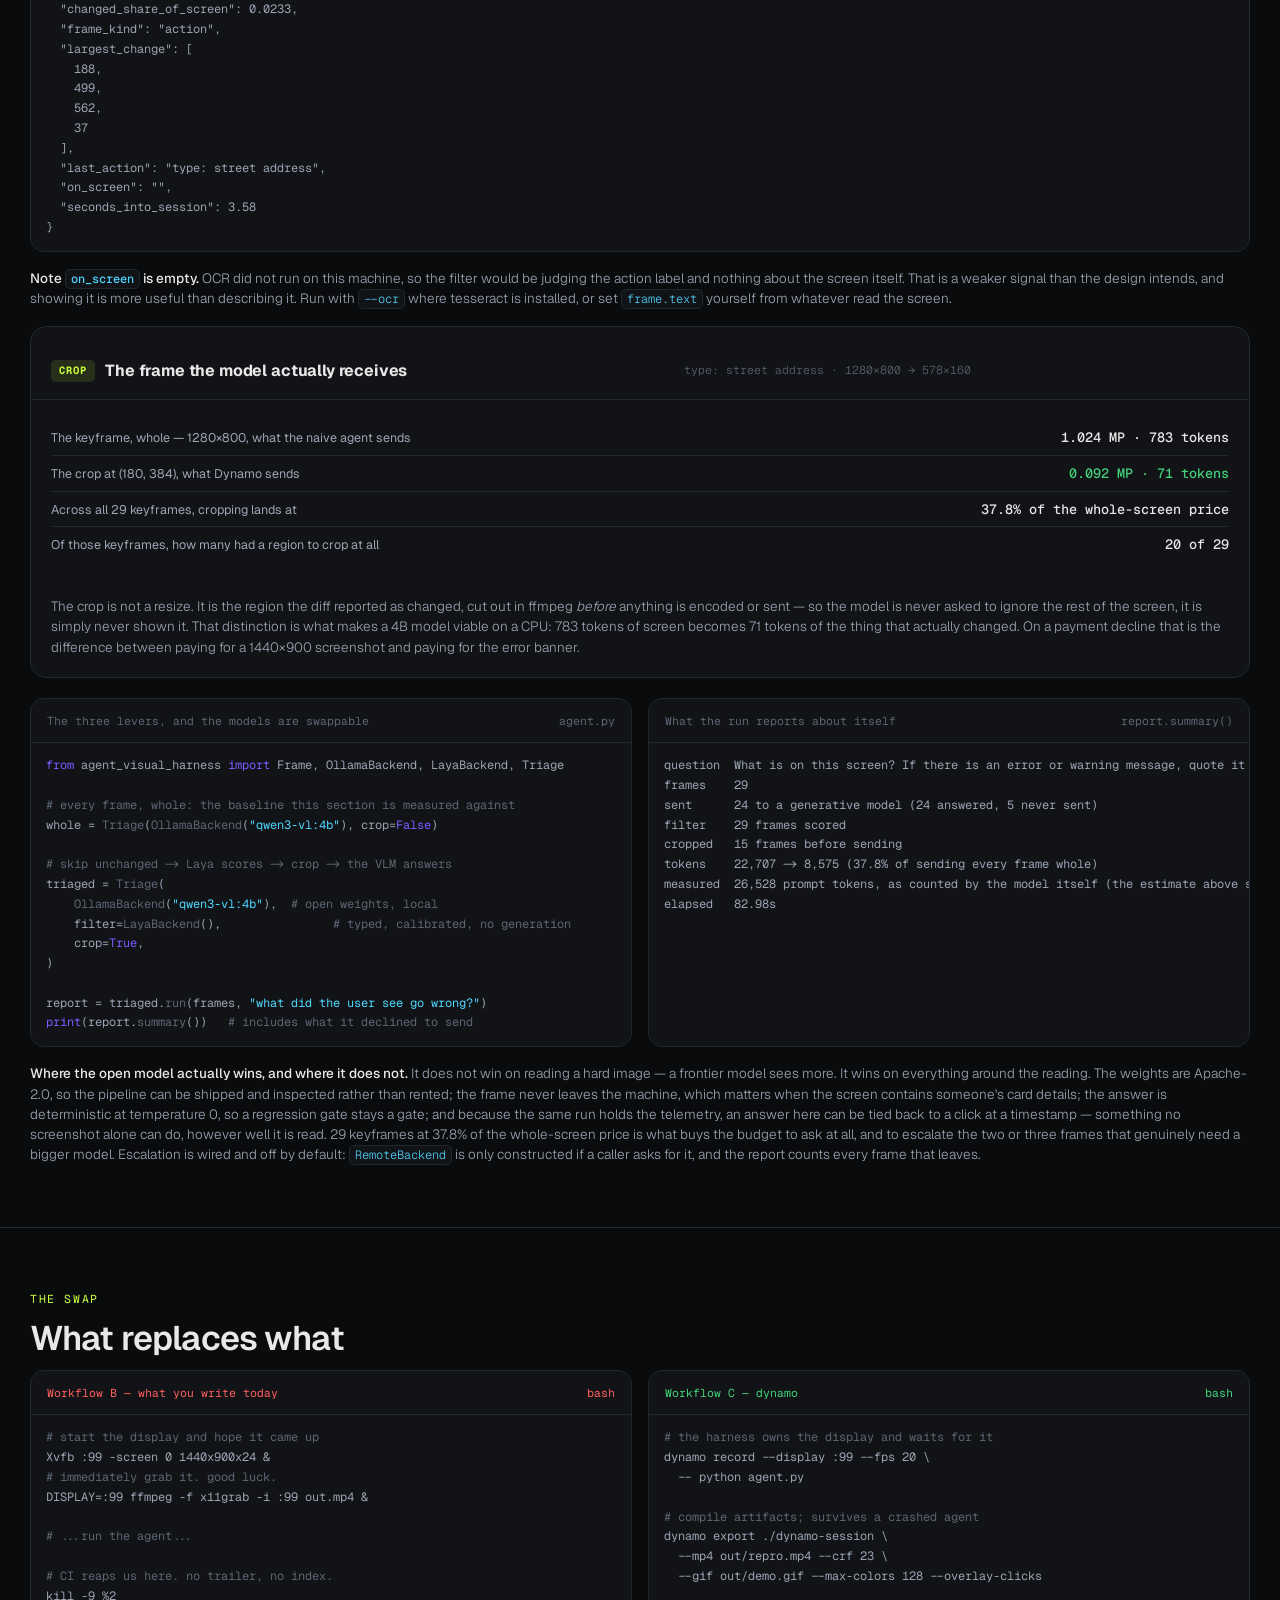
==== commit 30dcfa1d: "Re-measure the demo end to end Every artifact on the page now comes from one run on one machine: a r" ====
--- a/demo/index.html
+++ b/demo/index.html
@@ -3,7 +3,7 @@
 <head>
 <meta charset="UTF-8">
 <meta name="viewport" content="width=device-width, initial-scale=1.0">
-<meta name="dynamo-data" content="be218c3fbd933dab">
+<meta name="dynamo-data" content="0f0ba11fd559d341">
 <title>Dynamo — one real agent checkout, three workflows, measured</title>
 <meta name="description" content="A real headless-Chromium agent drives a real checkout flow — including a declined card — through three capture workflows. Every artifact and every number is measured.">
 <link rel="preconnect" href="https://fonts.googleapis.com">
@@ -226,7 +226,7 @@
   storefront</b> — filling in a form, tripping a validator, getting declined twice, retrying,
   and completing the order. The whole thing is recorded three different ways. Every image,
   video, frame count and byte total on this page is a real artifact from a real run.</p>
-  <div class="pill"><span class="dot"></span>1440×900 · 20 fps · Chromium (Playwright, headed) · 52.1 s · 1042 captured frames</div>
+  <div class="pill"><span class="dot"></span>1440×900 · 20 fps · Chromium (Playwright, headed) · 52.15 s · 1043 captured frames</div>
 
   <div class="scene">
     <div class="scene-label">the workload</div>
@@ -251,7 +251,7 @@
   <div class="container">
     <p class="eyebrow">The recording</p>
     <h2>What the agent's screen actually looked like</h2>
-    <p class="lede">Each of these is the decoded frame at that timestamp out of the finished recording — not a redraw. The coordinates are what telemetry logged, and are where the click rings land in the video.</p><div class="stills"><figure class="still"><img src="assets/stills/still_01.jpg" alt="frame at 2.01s: type: full name" loading="lazy"><figcaption><span class="t">type: full name</span><span class="ts">t = 2.01s · (528, 580)</span></figcaption></figure><figure class="still"><img src="assets/stills/still_02.jpg" alt="frame at 3.6s: type: street address" loading="lazy"><figcaption><span class="t">type: street address</span><span class="ts">t = 3.60s · (528, 657)</span></figcaption></figure><figure class="still"><img src="assets/stills/still_03.jpg" alt="frame at 5.07s: type: city" loading="lazy"><figcaption><span class="t">type: city</span><span class="ts">t = 5.07s · (367, 735)</span></figcaption></figure><figure class="still"><img src="assets/stills/still_04.jpg" alt="frame at 6.42s: type: postal code" loading="lazy"><figcaption><span class="t">type: postal code</span><span class="ts">t = 6.42s · (690, 735)</span></figcaption></figure><figure class="still"><img src="assets/stills/still_05.jpg" alt="frame at 8.46s: click: continue to payment" loading="lazy"><figcaption><span class="t">click: continue to payment</span><span class="ts">t = 8.46s · (304, 865)</span></figcaption></figure><figure class="still"><img src="assets/stills/still_06.jpg" alt="frame at 11.48s: fix: postal code" loading="lazy"><figcaption><span class="t">fix: postal code</span><span class="ts">t = 11.48s · (690, 733)</span></figcaption></figure><figure class="still"><img src="assets/stills/still_07.jpg" alt="frame at 13.26s: click: continue to payment" loading="lazy"><figcaption><span class="t">click: continue to payment</span><span class="ts">t = 13.26s · (304, 865)</span></figcaption></figure><figure class="still"><img src="assets/stills/still_08.jpg" alt="frame at 16.94s: type: card number" loading="lazy"><figcaption><span class="t">type: card number</span><span class="ts">t = 16.94s · (528, 535)</span></figcaption></figure><figure class="still"><img src="assets/stills/still_09.jpg" alt="frame at 19.15s: type: name on card" loading="lazy"><figcaption><span class="t">type: name on card</span><span class="ts">t = 19.15s · (528, 612)</span></figcaption></figure><figure class="still"><img src="assets/stills/still_10.jpg" alt="frame at 21.1s: type: expiry" loading="lazy"><figcaption><span class="t">type: expiry</span><span class="ts">t = 21.10s · (367, 690)</span></figcaption></figure><figure class="still"><img src="assets/stills/still_11.jpg" alt="frame at 22.93s: type: cvc" loading="lazy"><figcaption><span class="t">type: cvc</span><span class="ts">t = 22.93s · (690, 690)</span></figcaption></figure><figure class="still"><img src="assets/stills/still_12.jpg" alt="frame at 24.89s: click: pay (attempt 1)" loading="lazy"><figcaption><span class="t">click: pay (attempt 1)</span><span class="ts">t = 24.89s · (273, 807)</span></figcaption></figure><figure class="still"><img src="assets/stills/still_13.jpg" alt="frame at 31.46s: click: pay (attempt 2)" loading="lazy"><figcaption><span class="t">click: pay (attempt 2)</span><span class="ts">t = 31.46s · (282, 865)</span></figcaption></figure><figure class="still"><img src="assets/stills/still_14.jpg" alt="frame at 38.02s: click: pay (attempt 3)" loading="lazy"><figcaption><span class="t">click: pay (attempt 3)</span><span class="ts">t = 38.02s · (282, 865)</span></figcaption></figure></div>
+    <p class="lede">Each of these is the decoded frame at that timestamp out of the finished recording — not a redraw. The coordinates are what telemetry logged, and are where the click rings land in the video.</p><div class="stills"><figure class="still"><img src="assets/stills/still_01.jpg" alt="frame at 2.0s: type: full name" loading="lazy"><figcaption><span class="t">type: full name</span><span class="ts">t = 2.00s · (528, 580)</span></figcaption></figure><figure class="still"><img src="assets/stills/still_02.jpg" alt="frame at 3.58s: type: street address" loading="lazy"><figcaption><span class="t">type: street address</span><span class="ts">t = 3.58s · (528, 657)</span></figcaption></figure><figure class="still"><img src="assets/stills/still_03.jpg" alt="frame at 5.09s: type: city" loading="lazy"><figcaption><span class="t">type: city</span><span class="ts">t = 5.09s · (367, 735)</span></figcaption></figure><figure class="still"><img src="assets/stills/still_04.jpg" alt="frame at 6.47s: type: postal code" loading="lazy"><figcaption><span class="t">type: postal code</span><span class="ts">t = 6.47s · (690, 735)</span></figcaption></figure><figure class="still"><img src="assets/stills/still_05.jpg" alt="frame at 8.56s: click: continue to payment" loading="lazy"><figcaption><span class="t">click: continue to payment</span><span class="ts">t = 8.56s · (304, 865)</span></figcaption></figure><figure class="still"><img src="assets/stills/still_06.jpg" alt="frame at 11.6s: fix: postal code" loading="lazy"><figcaption><span class="t">fix: postal code</span><span class="ts">t = 11.60s · (690, 733)</span></figcaption></figure><figure class="still"><img src="assets/stills/still_07.jpg" alt="frame at 13.35s: click: continue to payment" loading="lazy"><figcaption><span class="t">click: continue to payment</span><span class="ts">t = 13.35s · (304, 865)</span></figcaption></figure><figure class="still"><img src="assets/stills/still_08.jpg" alt="frame at 17.1s: type: card number" loading="lazy"><figcaption><span class="t">type: card number</span><span class="ts">t = 17.10s · (528, 535)</span></figcaption></figure><figure class="still"><img src="assets/stills/still_09.jpg" alt="frame at 19.35s: type: name on card" loading="lazy"><figcaption><span class="t">type: name on card</span><span class="ts">t = 19.35s · (528, 612)</span></figcaption></figure><figure class="still"><img src="assets/stills/still_10.jpg" alt="frame at 21.29s: type: expiry" loading="lazy"><figcaption><span class="t">type: expiry</span><span class="ts">t = 21.29s · (367, 690)</span></figcaption></figure><figure class="still"><img src="assets/stills/still_11.jpg" alt="frame at 23.11s: type: cvc" loading="lazy"><figcaption><span class="t">type: cvc</span><span class="ts">t = 23.11s · (690, 690)</span></figcaption></figure><figure class="still"><img src="assets/stills/still_12.jpg" alt="frame at 25.1s: click: pay (attempt 1)" loading="lazy"><figcaption><span class="t">click: pay (attempt 1)</span><span class="ts">t = 25.10s · (273, 807)</span></figcaption></figure><figure class="still"><img src="assets/stills/still_13.jpg" alt="frame at 31.7s: click: pay (attempt 2)" loading="lazy"><figcaption><span class="t">click: pay (attempt 2)</span><span class="ts">t = 31.70s · (282, 865)</span></figcaption></figure><figure class="still"><img src="assets/stills/still_14.jpg" alt="frame at 38.3s: click: pay (attempt 3)" loading="lazy"><figcaption><span class="t">click: pay (attempt 3)</span><span class="ts">t = 38.30s · (282, 865)</span></figcaption></figure></div>
   </div>
 </section>
 
@@ -281,9 +281,9 @@
         <div class="role">x11grab · 1 fps frames · 1-pass GIF</div>
         <div class="vstat"><span class="k">Images to the model</span><span class="v warn">51</span></div>
         <div class="vstat"><span class="k">Visual tokens</span><span class="v warn">56,100</span></div>
-        <div class="vstat"><span class="k">Bit-identical repeats</span><span class="v bad">21 of 50</span></div>
-        <div class="vstat"><span class="k">Review video</span><span class="v">403.7 KB</span></div>
-        <div class="vstat"><span class="k">PR-ready GIF</span><span class="v warn">1,945.1 KB</span></div>
+        <div class="vstat"><span class="k">Bit-identical repeats</span><span class="v bad">19 of 50</span></div>
+        <div class="vstat"><span class="k">Review video</span><span class="v">407.0 KB</span></div>
+        <div class="vstat"><span class="k">PR-ready GIF</span><span class="v warn">1,984.0 KB</span></div>
         <div class="vstat"><span class="k">Survives SIGKILL</span><span class="v bad">no</span></div>
       </div>
       <div class="vcard win">
@@ -293,8 +293,8 @@
         <div class="vstat"><span class="k">Images to the model</span><span class="v good">29</span></div>
         <div class="vstat"><span class="k">Visual tokens</span><span class="v">31,900</span></div>
         <div class="vstat"><span class="k">Bit-identical repeats</span><span class="v good">1 of 28</span></div>
-        <div class="vstat"><span class="k">Review video</span><span class="v good">415.6 KB</span></div>
-        <div class="vstat"><span class="k">PR-ready GIF</span><span class="v">1,854.2 KB</span></div>
+        <div class="vstat"><span class="k">Review video</span><span class="v good">379.0 KB</span></div>
+        <div class="vstat"><span class="k">PR-ready GIF</span><span class="v">2,071.8 KB</span></div>
         <div class="vstat"><span class="k">Survives agent crash</span><span class="v good">yes</span></div>
       </div>
     </div>
@@ -316,22 +316,22 @@
     <em>bit-identical</em>, so exact comparison is enough — and nothing here is a cutoff tuned to
     get the answer we wanted. Red frames below are exact duplicates of the frame before them.</p>
 
-    <div class="strip-block"><div class="strip-head"><h4>Workflow A — screenshot after every agent action</h4><span class="meta">24 images · 26,400 tokens · 2,409,518 B · 1 bit-identical · mean Δ 3.29 · max Δ 22.03</span></div><div class="strip"><div class="fr keep"><img src="assets/kf_screens_01.jpg" alt="screenshots frame 1" loading="lazy"><div class="cap">#1</div></div><div class="fr keep"><img src="assets/kf_screens_02.jpg" alt="screenshots frame 2" loading="lazy"><div class="cap">#2</div></div><div class="fr keep"><img src="assets/kf_screens_03.jpg" alt="screenshots frame 3" loading="lazy"><div class="cap">#3</div></div><div class="fr keep"><img src="assets/kf_screens_04.jpg" alt="screenshots frame 4" loading="lazy"><div class="cap">#4</div></div><div class="fr keep"><img src="assets/kf_screens_05.jpg" alt="screenshots frame 5" loading="lazy"><div class="cap">#5</div></div><div class="fr keep"><img src="assets/kf_screens_06.jpg" alt="screenshots frame 6" loading="lazy"><div class="cap">#6</div></div><div class="fr keep"><img src="assets/kf_screens_07.jpg" alt="screenshots frame 7" loading="lazy"><div class="cap">#7</div></div><div class="fr keep"><img src="assets/kf_screens_08.jpg" alt="screenshots frame 8" loading="lazy"><div class="cap">#8</div></div><div class="fr dup"><img src="assets/kf_screens_09.jpg" alt="screenshots frame 9" loading="lazy"><div class="cap">#9</div></div><div class="fr keep"><img src="assets/kf_screens_10.jpg" alt="screenshots frame 10" loading="lazy"><div class="cap">#10</div></div><div class="fr keep"><img src="assets/kf_screens_11.jpg" alt="screenshots frame 11" loading="lazy"><div class="cap">#11</div></div><div class="fr keep"><img src="assets/kf_screens_12.jpg" alt="screenshots frame 12" loading="lazy"><div class="cap">#12</div></div><div class="fr keep"><img src="assets/kf_screens_13.jpg" alt="screenshots frame 13" loading="lazy"><div class="cap">#13</div></div><div class="fr keep"><img src="assets/kf_screens_14.jpg" alt="screenshots frame 14" loading="lazy"><div class="cap">#14</div></div><div class="fr keep"><img src="assets/kf_screens_15.jpg" alt="screenshots frame 15" loading="lazy"><div class="cap">#15</div></div><div class="fr keep"><img src="assets/kf_screens_16.jpg" alt="screenshots frame 16" loading="lazy"><div class="cap">#16</div></div><div class="fr keep"><img src="assets/kf_screens_17.jpg" alt="screenshots frame 17" loading="lazy"><div class="cap">#17</div></div><div class="fr keep"><img src="assets/kf_screens_18.jpg" alt="screenshots frame 18" loading="lazy"><div class="cap">#18</div></div><div class="fr keep"><img src="assets/kf_screens_19.jpg" alt="screenshots frame 19" loading="lazy"><div class="cap">#19</div></div><div class="fr keep"><img src="assets/kf_screens_20.jpg" alt="screenshots frame 20" loading="lazy"><div class="cap">#20</div></div><div class="fr keep"><img src="assets/kf_screens_21.jpg" alt="screenshots frame 21" loading="lazy"><div class="cap">#21</div></div><div class="fr keep"><img src="assets/kf_screens_22.jpg" alt="screenshots frame 22" loading="lazy"><div class="cap">#22</div></div><div class="fr keep"><img src="assets/kf_screens_23.jpg" alt="screenshots frame 23" loading="lazy"><div class="cap">#23</div></div><div class="fr keep"><img src="assets/kf_screens_24.jpg" alt="screenshots frame 24" loading="lazy"><div class="cap">#24</div></div></div><svg class="spark" viewBox="0 0 600 66" preserveAspectRatio="none" aria-hidden="true"><polyline fill="none" stroke="#5C6673" stroke-width="2" stroke-linejoin="round" points="0.0,58.7 26.1,59.0 52.2,59.4 78.3,56.7 104.3,60.0 130.4,57.5 156.5,24.2 182.6,60.0 208.7,58.8 234.8,58.7 260.9,59.0 287.0,59.3 313.0,58.8 339.1,59.8 365.2,8.0 391.3,34.5 417.4,59.7 443.5,58.8 469.6,59.2 495.7,59.6 521.7,18.4 547.8,58.7 573.9,54.6"/></svg></div>
+    <div class="strip-block"><div class="strip-head"><h4>Workflow A — screenshot after every agent action</h4><span class="meta">24 images · 26,400 tokens · 2,418,374 B · 1 bit-identical · mean Δ 3.29 · max Δ 22.02</span></div><div class="strip"><div class="fr keep"><img src="assets/kf_screens_01.jpg" alt="screenshots frame 1" loading="lazy"><div class="cap">#1</div></div><div class="fr keep"><img src="assets/kf_screens_02.jpg" alt="screenshots frame 2" loading="lazy"><div class="cap">#2</div></div><div class="fr keep"><img src="assets/kf_screens_03.jpg" alt="screenshots frame 3" loading="lazy"><div class="cap">#3</div></div><div class="fr keep"><img src="assets/kf_screens_04.jpg" alt="screenshots frame 4" loading="lazy"><div class="cap">#4</div></div><div class="fr keep"><img src="assets/kf_screens_05.jpg" alt="screenshots frame 5" loading="lazy"><div class="cap">#5</div></div><div class="fr keep"><img src="assets/kf_screens_06.jpg" alt="screenshots frame 6" loading="lazy"><div class="cap">#6</div></div><div class="fr keep"><img src="assets/kf_screens_07.jpg" alt="screenshots frame 7" loading="lazy"><div class="cap">#7</div></div><div class="fr keep"><img src="assets/kf_screens_08.jpg" alt="screenshots frame 8" loading="lazy"><div class="cap">#8</div></div><div class="fr dup"><img src="assets/kf_screens_09.jpg" alt="screenshots frame 9" loading="lazy"><div class="cap">#9</div></div><div class="fr keep"><img src="assets/kf_screens_10.jpg" alt="screenshots frame 10" loading="lazy"><div class="cap">#10</div></div><div class="fr keep"><img src="assets/kf_screens_11.jpg" alt="screenshots frame 11" loading="lazy"><div class="cap">#11</div></div><div class="fr keep"><img src="assets/kf_screens_12.jpg" alt="screenshots frame 12" loading="lazy"><div class="cap">#12</div></div><div class="fr keep"><img src="assets/kf_screens_13.jpg" alt="screenshots frame 13" loading="lazy"><div class="cap">#13</div></div><div class="fr keep"><img src="assets/kf_screens_14.jpg" alt="screenshots frame 14" loading="lazy"><div class="cap">#14</div></div><div class="fr keep"><img src="assets/kf_screens_15.jpg" alt="screenshots frame 15" loading="lazy"><div class="cap">#15</div></div><div class="fr keep"><img src="assets/kf_screens_16.jpg" alt="screenshots frame 16" loading="lazy"><div class="cap">#16</div></div><div class="fr keep"><img src="assets/kf_screens_17.jpg" alt="screenshots frame 17" loading="lazy"><div class="cap">#17</div></div><div class="fr keep"><img src="assets/kf_screens_18.jpg" alt="screenshots frame 18" loading="lazy"><div class="cap">#18</div></div><div class="fr keep"><img src="assets/kf_screens_19.jpg" alt="screenshots frame 19" loading="lazy"><div class="cap">#19</div></div><div class="fr keep"><img src="assets/kf_screens_20.jpg" alt="screenshots frame 20" loading="lazy"><div class="cap">#20</div></div><div class="fr keep"><img src="assets/kf_screens_21.jpg" alt="screenshots frame 21" loading="lazy"><div class="cap">#21</div></div><div class="fr keep"><img src="assets/kf_screens_22.jpg" alt="screenshots frame 22" loading="lazy"><div class="cap">#22</div></div><div class="fr keep"><img src="assets/kf_screens_23.jpg" alt="screenshots frame 23" loading="lazy"><div class="cap">#23</div></div><div class="fr keep"><img src="assets/kf_screens_24.jpg" alt="screenshots frame 24" loading="lazy"><div class="cap">#24</div></div></div><svg class="spark" viewBox="0 0 600 66" preserveAspectRatio="none" aria-hidden="true"><polyline fill="none" stroke="#5C6673" stroke-width="2" stroke-linejoin="round" points="0.0,58.7 26.1,59.0 52.2,59.4 78.3,56.6 104.3,60.0 130.4,57.4 156.5,24.2 182.6,60.0 208.7,58.8 234.8,58.7 260.9,59.0 287.0,59.3 313.0,59.0 339.1,59.6 365.2,8.0 391.3,34.5 417.4,59.3 443.5,59.7 469.6,59.2 495.7,59.6 521.7,18.4 547.8,58.7 573.9,54.5"/></svg></div>
     <p class="note">Action-driven, so almost no waste — and <b>still no video at all</b>. A bug
     report from this workflow is a folder of PNGs with no way to see what happened between them.</p>
 
-    <div class="strip-block"><div class="strip-head"><h4>Workflow B — DIY ffmpeg, one frame per wall-clock second</h4><span class="meta">51 images · 56,100 tokens · 9,454,011 B · 21 bit-identical · mean Δ 1.75 · max Δ 22.33</span></div><div class="strip"><div class="fr keep"><img src="assets/kf_diy_001.jpg" alt="diy frame 1" loading="lazy"><div class="cap">#1</div></div><div class="fr keep"><img src="assets/kf_diy_002.jpg" alt="diy frame 2" loading="lazy"><div class="cap">#2</div></div><div class="fr keep"><img src="assets/kf_diy_003.jpg" alt="diy frame 3" loading="lazy"><div class="cap">#3</div></div><div class="fr keep"><img src="assets/kf_diy_004.jpg" alt="diy frame 4" loading="lazy"><div class="cap">#4</div></div><div class="fr keep"><img src="assets/kf_diy_005.jpg" alt="diy frame 5" loading="lazy"><div class="cap">#5</div></div><div class="fr keep"><img src="assets/kf_diy_006.jpg" alt="diy frame 6" loading="lazy"><div class="cap">#6</div></div><div class="fr keep"><img src="assets/kf_diy_007.jpg" alt="diy frame 7" loading="lazy"><div class="cap">#7</div></div><div class="fr keep"><img src="assets/kf_diy_008.jpg" alt="diy frame 8" loading="lazy"><div class="cap">#8</div></div><div class="fr keep"><img src="assets/kf_diy_009.jpg" alt="diy frame 9" loading="lazy"><div class="cap">#9</div></div><div class="fr keep"><img src="assets/kf_diy_010.jpg" alt="diy frame 10" loading="lazy"><div class="cap">#10</div></div><div class="fr dup"><img src="assets/kf_diy_011.jpg" alt="diy frame 11" loading="lazy"><div class="cap">#11</div></div><div class="fr dup"><img src="assets/kf_diy_012.jpg" alt="diy frame 12" loading="lazy"><div class="cap">#12</div></div><div class="fr keep"><img src="assets/kf_diy_013.jpg" alt="diy frame 13" loading="lazy"><div class="cap">#13</div></div><div class="fr keep"><img src="assets/kf_diy_014.jpg" alt="diy frame 14" loading="lazy"><div class="cap">#14</div></div><div class="fr keep"><img src="assets/kf_diy_015.jpg" alt="diy frame 15" loading="lazy"><div class="cap">#15</div></div><div class="fr dup"><img src="assets/kf_diy_016.jpg" alt="diy frame 16" loading="lazy"><div class="cap">#16</div></div><div class="fr dup"><img src="assets/kf_diy_017.jpg" alt="diy frame 17" loading="lazy"><div class="cap">#17</div></div><div class="fr keep"><img src="assets/kf_diy_018.jpg" alt="diy frame 18" loading="lazy"><div class="cap">#18</div></div><div class="fr dup"><img src="assets/kf_diy_019.jpg" alt="diy frame 19" loading="lazy"><div class="cap">#19</div></div><div class="fr keep"><img src="assets/kf_diy_020.jpg" alt="diy frame 20" loading="lazy"><div class="cap">#20</div></div><div class="fr dup"><img src="assets/kf_diy_021.jpg" alt="diy frame 21" loading="lazy"><div class="cap">#21</div></div><div class="fr keep"><img src="assets/kf_diy_022.jpg" alt="diy frame 22" loading="lazy"><div class="cap">#22</div></div><div class="fr dup"><img src="assets/kf_diy_023.jpg" alt="diy frame 23" loading="lazy"><div class="cap">#23</div></div><div class="fr keep"><img src="assets/kf_diy_024.jpg" alt="diy frame 24" loading="lazy"><div class="cap">#24</div></div><div class="fr dup"><img src="assets/kf_diy_025.jpg" alt="diy frame 25" loading="lazy"><div class="cap">#25</div></div><div class="fr keep"><img src="assets/kf_diy_026.jpg" alt="diy frame 26" loading="lazy"><div class="cap">#26</div></div><div class="fr keep"><img src="assets/kf_diy_027.jpg" alt="diy frame 27" loading="lazy"><div class="cap">#27</div></div><div class="fr dup"><img src="assets/kf_diy_028.jpg" alt="diy frame 28" loading="lazy"><div class="cap">#28</div></div><div class="fr keep"><img src="assets/kf_diy_029.jpg" alt="diy frame 29" loading="lazy"><div class="cap">#29</div></div><div class="fr dup"><img src="assets/kf_diy_030.jpg" alt="diy frame 30" loading="lazy"><div class="cap">#30</div></div><div class="fr dup"><img src="assets/kf_diy_031.jpg" alt="diy frame 31" loading="lazy"><div class="cap">#31</div></div><div class="fr keep"><img src="assets/kf_diy_032.jpg" alt="diy frame 32" loading="lazy"><div class="cap">#32</div></div><div class="fr keep"><img src="assets/kf_diy_033.jpg" alt="diy frame 33" loading="lazy"><div class="cap">#33</div></div><div class="fr keep"><img src="assets/kf_diy_034.jpg" alt="diy frame 34" loading="lazy"><div class="cap">#34</div></div><div class="fr keep"><img src="assets/kf_diy_035.jpg" alt="diy frame 35" loading="lazy"><div class="cap">#35</div></div><div class="fr dup"><img src="assets/kf_diy_036.jpg" alt="diy frame 36" loading="lazy"><div class="cap">#36</div></div><div class="fr dup"><img src="assets/kf_diy_037.jpg" alt="diy frame 37" loading="lazy"><div class="cap">#37</div></div><div class="fr dup"><img src="assets/kf_diy_038.jpg" alt="diy frame 38" loading="lazy"><div class="cap">#38</div></div><div class="fr keep"><img src="assets/kf_diy_039.jpg" alt="diy frame 39" loading="lazy"><div class="cap">#39</div></div><div class="fr keep"><img src="assets/kf_diy_040.jpg" alt="diy frame 40" loading="lazy"><div class="cap">#40</div></div><div class="fr dup"><img src="assets/kf_diy_041.jpg" alt="diy frame 41" loading="lazy"><div class="cap">#41</div></div><div class="fr keep"><img src="assets/kf_diy_042.jpg" alt="diy frame 42" loading="lazy"><div class="cap">#42</div></div><div class="fr dup"><img src="assets/kf_diy_043.jpg" alt="diy frame 43" loading="lazy"><div class="cap">#43</div></div><div class="fr dup"><img src="assets/kf_diy_044.jpg" alt="diy frame 44" loading="lazy"><div class="cap">#44</div></div><div class="fr dup"><img src="assets/kf_diy_045.jpg" alt="diy frame 45" loading="lazy"><div class="cap">#45</div></div><div class="fr keep"><img src="assets/kf_diy_046.jpg" alt="diy frame 46" loading="lazy"><div class="cap">#46</div></div><div class="fr dup"><img src="assets/kf_diy_047.jpg" alt="diy frame 47" loading="lazy"><div class="cap">#47</div></div><div class="fr keep"><img src="assets/kf_diy_048.jpg" alt="diy frame 48" loading="lazy"><div class="cap">#48</div></div><div class="fr dup"><img src="assets/kf_diy_049.jpg" alt="diy frame 49" loading="lazy"><div class="cap">#49</div></div><div class="fr dup"><img src="assets/kf_diy_050.jpg" alt="diy frame 50" loading="lazy"><div class="cap">#50</div></div><div class="fr keep"><img src="assets/kf_diy_051.jpg" alt="diy frame 51" loading="lazy"><div class="cap">#51</div></div></div><svg class="spark" viewBox="0 0 600 66" preserveAspectRatio="none" aria-hidden="true"><polyline fill="none" stroke="#FF5F5F" stroke-width="2" stroke-linejoin="round" points="0.0,38.7 12.0,59.1 24.0,58.7 36.0,59.9 48.0,59.0 60.0,59.5 72.0,59.8 84.0,58.4 96.0,57.7 108.0,60.0 120.0,60.0 132.0,57.4 144.0,24.2 156.0,60.0 168.0,60.0 180.0,60.0 192.0,58.8 204.0,60.0 216.0,58.6 228.0,60.0 240.0,59.0 252.0,60.0 264.0,59.3 276.0,60.0 288.0,58.6 300.0,59.9 312.0,60.0 324.0,8.0 336.0,60.0 348.0,60.0 360.0,33.8 372.0,59.1 384.0,59.9 396.0,58.8 408.0,60.0 420.0,60.0 432.0,60.0 444.0,58.8 456.0,59.9 468.0,60.0 480.0,18.0 492.0,60.0 504.0,60.0 516.0,60.0 528.0,58.4 540.0,60.0 552.0,54.5 564.0,60.0 576.0,60.0 588.0,59.9"/></svg></div>
-    <p class="note"><span class="r">21 of 50
+    <div class="strip-block"><div class="strip-head"><h4>Workflow B — DIY ffmpeg, one frame per wall-clock second</h4><span class="meta">51 images · 56,100 tokens · 9,467,692 B · 19 bit-identical · mean Δ 1.76 · max Δ 22.32</span></div><div class="strip"><div class="fr keep"><img src="assets/kf_diy_001.jpg" alt="diy frame 1" loading="lazy"><div class="cap">#1</div></div><div class="fr keep"><img src="assets/kf_diy_002.jpg" alt="diy frame 2" loading="lazy"><div class="cap">#2</div></div><div class="fr keep"><img src="assets/kf_diy_003.jpg" alt="diy frame 3" loading="lazy"><div class="cap">#3</div></div><div class="fr keep"><img src="assets/kf_diy_004.jpg" alt="diy frame 4" loading="lazy"><div class="cap">#4</div></div><div class="fr keep"><img src="assets/kf_diy_005.jpg" alt="diy frame 5" loading="lazy"><div class="cap">#5</div></div><div class="fr keep"><img src="assets/kf_diy_006.jpg" alt="diy frame 6" loading="lazy"><div class="cap">#6</div></div><div class="fr keep"><img src="assets/kf_diy_007.jpg" alt="diy frame 7" loading="lazy"><div class="cap">#7</div></div><div class="fr keep"><img src="assets/kf_diy_008.jpg" alt="diy frame 8" loading="lazy"><div class="cap">#8</div></div><div class="fr keep"><img src="assets/kf_diy_009.jpg" alt="diy frame 9" loading="lazy"><div class="cap">#9</div></div><div class="fr keep"><img src="assets/kf_diy_010.jpg" alt="diy frame 10" loading="lazy"><div class="cap">#10</div></div><div class="fr dup"><img src="assets/kf_diy_011.jpg" alt="diy frame 11" loading="lazy"><div class="cap">#11</div></div><div class="fr dup"><img src="assets/kf_diy_012.jpg" alt="diy frame 12" loading="lazy"><div class="cap">#12</div></div><div class="fr keep"><img src="assets/kf_diy_013.jpg" alt="diy frame 13" loading="lazy"><div class="cap">#13</div></div><div class="fr keep"><img src="assets/kf_diy_014.jpg" alt="diy frame 14" loading="lazy"><div class="cap">#14</div></div><div class="fr keep"><img src="assets/kf_diy_015.jpg" alt="diy frame 15" loading="lazy"><div class="cap">#15</div></div><div class="fr dup"><img src="assets/kf_diy_016.jpg" alt="diy frame 16" loading="lazy"><div class="cap">#16</div></div><div class="fr dup"><img src="assets/kf_diy_017.jpg" alt="diy frame 17" loading="lazy"><div class="cap">#17</div></div><div class="fr keep"><img src="assets/kf_diy_018.jpg" alt="diy frame 18" loading="lazy"><div class="cap">#18</div></div><div class="fr dup"><img src="assets/kf_diy_019.jpg" alt="diy frame 19" loading="lazy"><div class="cap">#19</div></div><div class="fr keep"><img src="assets/kf_diy_020.jpg" alt="diy frame 20" loading="lazy"><div class="cap">#20</div></div><div class="fr dup"><img src="assets/kf_diy_021.jpg" alt="diy frame 21" loading="lazy"><div class="cap">#21</div></div><div class="fr keep"><img src="assets/kf_diy_022.jpg" alt="diy frame 22" loading="lazy"><div class="cap">#22</div></div><div class="fr dup"><img src="assets/kf_diy_023.jpg" alt="diy frame 23" loading="lazy"><div class="cap">#23</div></div><div class="fr keep"><img src="assets/kf_diy_024.jpg" alt="diy frame 24" loading="lazy"><div class="cap">#24</div></div><div class="fr dup"><img src="assets/kf_diy_025.jpg" alt="diy frame 25" loading="lazy"><div class="cap">#25</div></div><div class="fr keep"><img src="assets/kf_diy_026.jpg" alt="diy frame 26" loading="lazy"><div class="cap">#26</div></div><div class="fr keep"><img src="assets/kf_diy_027.jpg" alt="diy frame 27" loading="lazy"><div class="cap">#27</div></div><div class="fr dup"><img src="assets/kf_diy_028.jpg" alt="diy frame 28" loading="lazy"><div class="cap">#28</div></div><div class="fr keep"><img src="assets/kf_diy_029.jpg" alt="diy frame 29" loading="lazy"><div class="cap">#29</div></div><div class="fr keep"><img src="assets/kf_diy_030.jpg" alt="diy frame 30" loading="lazy"><div class="cap">#30</div></div><div class="fr dup"><img src="assets/kf_diy_031.jpg" alt="diy frame 31" loading="lazy"><div class="cap">#31</div></div><div class="fr keep"><img src="assets/kf_diy_032.jpg" alt="diy frame 32" loading="lazy"><div class="cap">#32</div></div><div class="fr keep"><img src="assets/kf_diy_033.jpg" alt="diy frame 33" loading="lazy"><div class="cap">#33</div></div><div class="fr keep"><img src="assets/kf_diy_034.jpg" alt="diy frame 34" loading="lazy"><div class="cap">#34</div></div><div class="fr keep"><img src="assets/kf_diy_035.jpg" alt="diy frame 35" loading="lazy"><div class="cap">#35</div></div><div class="fr dup"><img src="assets/kf_diy_036.jpg" alt="diy frame 36" loading="lazy"><div class="cap">#36</div></div><div class="fr dup"><img src="assets/kf_diy_037.jpg" alt="diy frame 37" loading="lazy"><div class="cap">#37</div></div><div class="fr dup"><img src="assets/kf_diy_038.jpg" alt="diy frame 38" loading="lazy"><div class="cap">#38</div></div><div class="fr keep"><img src="assets/kf_diy_039.jpg" alt="diy frame 39" loading="lazy"><div class="cap">#39</div></div><div class="fr keep"><img src="assets/kf_diy_040.jpg" alt="diy frame 40" loading="lazy"><div class="cap">#40</div></div><div class="fr dup"><img src="assets/kf_diy_041.jpg" alt="diy frame 41" loading="lazy"><div class="cap">#41</div></div><div class="fr keep"><img src="assets/kf_diy_042.jpg" alt="diy frame 42" loading="lazy"><div class="cap">#42</div></div><div class="fr dup"><img src="assets/kf_diy_043.jpg" alt="diy frame 43" loading="lazy"><div class="cap">#43</div></div><div class="fr dup"><img src="assets/kf_diy_044.jpg" alt="diy frame 44" loading="lazy"><div class="cap">#44</div></div><div class="fr dup"><img src="assets/kf_diy_045.jpg" alt="diy frame 45" loading="lazy"><div class="cap">#45</div></div><div class="fr keep"><img src="assets/kf_diy_046.jpg" alt="diy frame 46" loading="lazy"><div class="cap">#46</div></div><div class="fr keep"><img src="assets/kf_diy_047.jpg" alt="diy frame 47" loading="lazy"><div class="cap">#47</div></div><div class="fr keep"><img src="assets/kf_diy_048.jpg" alt="diy frame 48" loading="lazy"><div class="cap">#48</div></div><div class="fr dup"><img src="assets/kf_diy_049.jpg" alt="diy frame 49" loading="lazy"><div class="cap">#49</div></div><div class="fr dup"><img src="assets/kf_diy_050.jpg" alt="diy frame 50" loading="lazy"><div class="cap">#50</div></div><div class="fr keep"><img src="assets/kf_diy_051.jpg" alt="diy frame 51" loading="lazy"><div class="cap">#51</div></div></div><svg class="spark" viewBox="0 0 600 66" preserveAspectRatio="none" aria-hidden="true"><polyline fill="none" stroke="#FF5F5F" stroke-width="2" stroke-linejoin="round" points="0.0,37.9 12.0,59.0 24.0,58.7 36.0,60.0 48.0,59.0 60.0,59.4 72.0,60.0 84.0,58.4 96.0,57.6 108.0,60.0 120.0,60.0 132.0,57.3 144.0,24.2 156.0,60.0 168.0,60.0 180.0,60.0 192.0,58.7 204.0,60.0 216.0,58.6 228.0,60.0 240.0,59.0 252.0,60.0 264.0,59.3 276.0,60.0 288.0,58.6 300.0,59.9 312.0,60.0 324.0,8.0 336.0,60.0 348.0,60.0 360.0,33.8 372.0,59.1 384.0,59.9 396.0,58.8 408.0,60.0 420.0,60.0 432.0,60.0 444.0,58.8 456.0,59.9 468.0,60.0 480.0,18.0 492.0,60.0 504.0,60.0 516.0,60.0 528.0,58.5 540.0,59.9 552.0,54.5 564.0,60.0 576.0,60.0 588.0,59.9"/></svg></div>
+    <p class="note"><span class="r">19 of 50
     consecutive pairs are bit-identical.</span> Wall-clock sampling cannot know the agent was
     idle, so it keeps paying full price for a still screen: 56,100 tokens and
-    9,454,011 B of PNG to convey what 30 distinct
+    9,467,692 B of PNG to convey what 32 distinct
     frames already said.</p>
 
-    <div class="strip-block"><div class="strip-head"><h4>Workflow C — Dynamo token reducer</h4><span class="meta">29 images · 31,900 tokens · 919,414 B · 1 bit-identical · mean Δ 11.36 · max Δ 240.11</span></div><div class="strip"><div class="fr keep"><img src="assets/kf_dynamo_0001.jpg" alt="dynamo frame 1" loading="lazy"><div class="cap">#1</div></div><div class="fr keep"><img src="assets/kf_dynamo_0002.jpg" alt="dynamo frame 2" loading="lazy"><div class="cap">#2</div></div><div class="fr keep"><img src="assets/kf_dynamo_0003.jpg" alt="dynamo frame 3" loading="lazy"><div class="cap">#3</div></div><div class="fr keep"><img src="assets/kf_dynamo_0004.jpg" alt="dynamo frame 4" loading="lazy"><div class="cap">#4</div></div><div class="fr keep"><img src="assets/kf_dynamo_0005.jpg" alt="dynamo frame 5" loading="lazy"><div class="cap">#5</div></div><div class="fr keep"><img src="assets/kf_dynamo_0006.jpg" alt="dynamo frame 6" loading="lazy"><div class="cap">#6</div></div><div class="fr keep"><img src="assets/kf_dynamo_0007.jpg" alt="dynamo frame 7" loading="lazy"><div class="cap">#7</div></div><div class="fr keep"><img src="assets/kf_dynamo_0008.jpg" alt="dynamo frame 8" loading="lazy"><div class="cap">#8</div></div><div class="fr keep"><img src="assets/kf_dynamo_0009.jpg" alt="dynamo frame 9" loading="lazy"><div class="cap">#9</div></div><div class="fr keep"><img src="assets/kf_dynamo_0010.jpg" alt="dynamo frame 10" loading="lazy"><div class="cap">#10</div></div><div class="fr keep"><img src="assets/kf_dynamo_0011.jpg" alt="dynamo frame 11" loading="lazy"><div class="cap">#11</div></div><div class="fr keep"><img src="assets/kf_dynamo_0012.jpg" alt="dynamo frame 12" loading="lazy"><div class="cap">#12</div></div><div class="fr keep"><img src="assets/kf_dynamo_0013.jpg" alt="dynamo frame 13" loading="lazy"><div class="cap">#13</div></div><div class="fr keep"><img src="assets/kf_dynamo_0014.jpg" alt="dynamo frame 14" loading="lazy"><div class="cap">#14</div></div><div class="fr keep"><img src="assets/kf_dynamo_0015.jpg" alt="dynamo frame 15" loading="lazy"><div class="cap">#15</div></div><div class="fr keep"><img src="assets/kf_dynamo_0016.jpg" alt="dynamo frame 16" loading="lazy"><div class="cap">#16</div></div><div class="fr keep"><img src="assets/kf_dynamo_0017.jpg" alt="dynamo frame 17" loading="lazy"><div class="cap">#17</div></div><div class="fr keep"><img src="assets/kf_dynamo_0018.jpg" alt="dynamo frame 18" loading="lazy"><div class="cap">#18</div></div><div class="fr keep"><img src="assets/kf_dynamo_0019.jpg" alt="dynamo frame 19" loading="lazy"><div class="cap">#19</div></div><div class="fr keep"><img src="assets/kf_dynamo_0020.jpg" alt="dynamo frame 20" loading="lazy"><div class="cap">#20</div></div><div class="fr keep"><img src="assets/kf_dynamo_0021.jpg" alt="dynamo frame 21" loading="lazy"><div class="cap">#21</div></div><div class="fr keep"><img src="assets/kf_dynamo_0022.jpg" alt="dynamo frame 22" loading="lazy"><div class="cap">#22</div></div><div class="fr keep"><img src="assets/kf_dynamo_0023.jpg" alt="dynamo frame 23" loading="lazy"><div class="cap">#23</div></div><div class="fr keep"><img src="assets/kf_dynamo_0024.jpg" alt="dynamo frame 24" loading="lazy"><div class="cap">#24</div></div><div class="fr keep"><img src="assets/kf_dynamo_0025.jpg" alt="dynamo frame 25" loading="lazy"><div class="cap">#25</div></div><div class="fr keep"><img src="assets/kf_dynamo_0026.jpg" alt="dynamo frame 26" loading="lazy"><div class="cap">#26</div></div><div class="fr dup"><img src="assets/kf_dynamo_0027.jpg" alt="dynamo frame 27" loading="lazy"><div class="cap">#27</div></div><div class="fr keep"><img src="assets/kf_dynamo_0028.jpg" alt="dynamo frame 28" loading="lazy"><div class="cap">#28</div></div><div class="fr keep"><img src="assets/kf_dynamo_0029.jpg" alt="dynamo frame 29" loading="lazy"><div class="cap">#29</div></div></div><svg class="spark" viewBox="0 0 600 66" preserveAspectRatio="none" aria-hidden="true"><polyline fill="none" stroke="#C8FF3D" stroke-width="2" stroke-linejoin="round" points="0.0,59.9 21.4,59.9 42.9,59.9 64.3,59.9 85.7,59.7 107.1,60.0 128.6,59.7 150.0,56.7 171.4,60.0 192.9,60.0 214.3,59.9 235.7,59.9 257.1,59.9 278.6,59.9 300.0,59.9 321.4,55.2 342.9,60.0 364.3,60.0 385.7,57.6 407.1,59.9 428.6,59.9 450.0,60.0 471.4,59.9 492.9,56.2 514.3,60.0 535.7,60.0 557.1,59.4 578.6,8.0"/></svg></div>
+    <div class="strip-block"><div class="strip-head"><h4>Workflow C — Dynamo token reducer</h4><span class="meta">29 images · 31,900 tokens · 922,566 B · 1 bit-identical · mean Δ 11.36 · max Δ 240.10</span></div><div class="strip"><div class="fr keep"><img src="assets/kf_dynamo_0001.jpg" alt="dynamo frame 1" loading="lazy"><div class="cap">#1</div></div><div class="fr keep"><img src="assets/kf_dynamo_0002.jpg" alt="dynamo frame 2" loading="lazy"><div class="cap">#2</div></div><div class="fr keep"><img src="assets/kf_dynamo_0003.jpg" alt="dynamo frame 3" loading="lazy"><div class="cap">#3</div></div><div class="fr keep"><img src="assets/kf_dynamo_0004.jpg" alt="dynamo frame 4" loading="lazy"><div class="cap">#4</div></div><div class="fr keep"><img src="assets/kf_dynamo_0005.jpg" alt="dynamo frame 5" loading="lazy"><div class="cap">#5</div></div><div class="fr keep"><img src="assets/kf_dynamo_0006.jpg" alt="dynamo frame 6" loading="lazy"><div class="cap">#6</div></div><div class="fr keep"><img src="assets/kf_dynamo_0007.jpg" alt="dynamo frame 7" loading="lazy"><div class="cap">#7</div></div><div class="fr keep"><img src="assets/kf_dynamo_0008.jpg" alt="dynamo frame 8" loading="lazy"><div class="cap">#8</div></div><div class="fr keep"><img src="assets/kf_dynamo_0009.jpg" alt="dynamo frame 9" loading="lazy"><div class="cap">#9</div></div><div class="fr keep"><img src="assets/kf_dynamo_0010.jpg" alt="dynamo frame 10" loading="lazy"><div class="cap">#10</div></div><div class="fr keep"><img src="assets/kf_dynamo_0011.jpg" alt="dynamo frame 11" loading="lazy"><div class="cap">#11</div></div><div class="fr keep"><img src="assets/kf_dynamo_0012.jpg" alt="dynamo frame 12" loading="lazy"><div class="cap">#12</div></div><div class="fr keep"><img src="assets/kf_dynamo_0013.jpg" alt="dynamo frame 13" loading="lazy"><div class="cap">#13</div></div><div class="fr keep"><img src="assets/kf_dynamo_0014.jpg" alt="dynamo frame 14" loading="lazy"><div class="cap">#14</div></div><div class="fr keep"><img src="assets/kf_dynamo_0015.jpg" alt="dynamo frame 15" loading="lazy"><div class="cap">#15</div></div><div class="fr keep"><img src="assets/kf_dynamo_0016.jpg" alt="dynamo frame 16" loading="lazy"><div class="cap">#16</div></div><div class="fr keep"><img src="assets/kf_dynamo_0017.jpg" alt="dynamo frame 17" loading="lazy"><div class="cap">#17</div></div><div class="fr keep"><img src="assets/kf_dynamo_0018.jpg" alt="dynamo frame 18" loading="lazy"><div class="cap">#18</div></div><div class="fr keep"><img src="assets/kf_dynamo_0019.jpg" alt="dynamo frame 19" loading="lazy"><div class="cap">#19</div></div><div class="fr keep"><img src="assets/kf_dynamo_0020.jpg" alt="dynamo frame 20" loading="lazy"><div class="cap">#20</div></div><div class="fr keep"><img src="assets/kf_dynamo_0021.jpg" alt="dynamo frame 21" loading="lazy"><div class="cap">#21</div></div><div class="fr keep"><img src="assets/kf_dynamo_0022.jpg" alt="dynamo frame 22" loading="lazy"><div class="cap">#22</div></div><div class="fr dup"><img src="assets/kf_dynamo_0023.jpg" alt="dynamo frame 23" loading="lazy"><div class="cap">#23</div></div><div class="fr keep"><img src="assets/kf_dynamo_0024.jpg" alt="dynamo frame 24" loading="lazy"><div class="cap">#24</div></div><div class="fr keep"><img src="assets/kf_dynamo_0025.jpg" alt="dynamo frame 25" loading="lazy"><div class="cap">#25</div></div><div class="fr keep"><img src="assets/kf_dynamo_0026.jpg" alt="dynamo frame 26" loading="lazy"><div class="cap">#26</div></div><div class="fr keep"><img src="assets/kf_dynamo_0027.jpg" alt="dynamo frame 27" loading="lazy"><div class="cap">#27</div></div><div class="fr keep"><img src="assets/kf_dynamo_0028.jpg" alt="dynamo frame 28" loading="lazy"><div class="cap">#28</div></div><div class="fr keep"><img src="assets/kf_dynamo_0029.jpg" alt="dynamo frame 29" loading="lazy"><div class="cap">#29</div></div></div><svg class="spark" viewBox="0 0 600 66" preserveAspectRatio="none" aria-hidden="true"><polyline fill="none" stroke="#C8FF3D" stroke-width="2" stroke-linejoin="round" points="0.0,59.9 21.4,59.9 42.9,59.9 64.3,59.9 85.7,59.7 107.1,60.0 128.6,59.7 150.0,56.7 171.4,60.0 192.9,60.0 214.3,59.9 235.7,59.9 257.1,59.9 278.6,59.9 300.0,59.9 321.4,55.2 342.9,60.0 364.3,60.0 385.7,57.6 407.1,59.9 428.6,59.9 450.0,60.0 471.4,59.9 492.9,56.2 514.3,60.0 535.7,60.0 557.1,59.4 578.6,8.0"/></svg></div>
     <p class="note"><span class="g">mean Δ 11.36 vs
-    1.75</span> — 31,900 tokens instead of
+    1.76</span> — 31,900 tokens instead of
     56,100, because the reducer keeps the exact frame at every logged action plus the
-    7 scene changes the detector found, and drops the rest. The
+    6 scene changes the detector found, and drops the rest. The
     spikes are real transitions: the card visual filling in, the step bar advancing, the decline
     banner appearing.</p>
 
@@ -348,7 +348,7 @@
 <section>
   <div class="container">
     <p class="eyebrow">Artifacts</p>
-    <h2>The same 52.1 seconds, <em>as reviewers receive them</em></h2>
+    <h2>The same 52.15 seconds, <em>as reviewers receive them</em></h2>
     <p class="lede">Both videos encode the identical checkout with libx264. Dynamo adds
     <code>+faststart</code> so the browser can start playing before the file finishes downloading,
     and burns the telemetry click-rings into the picture.</p>
@@ -356,22 +356,22 @@
       <div class="media">
         <video src="assets/naive.mp4" poster="assets/naive_poster.jpg" controls loop muted playsinline preload="metadata"></video>
         <div class="cap">
-          <div class="t"><span>Workflow B — naive transcode</span><b>403.7 KB</b></div>
-          <div class="d">1,015 frames · 50.75 s · crf 28 · no faststart · no overlays</div>
+          <div class="t"><span>Workflow B — naive transcode</span><b>407.0 KB</b></div>
+          <div class="d">1,024 frames · 51.2 s · crf 28 · no faststart · no overlays</div>
         </div>
       </div>
       <div class="media">
         <video src="assets/repro.mp4" poster="assets/repro_poster.jpg" controls loop muted playsinline preload="metadata"></video>
         <div class="cap">
-          <div class="t"><span>Workflow C — <code style="color:var(--volt)">dynamo export</code></span><b>415.6 KB</b></div>
-          <div class="d">1,042 frames · 52.1 s · crf 23 · +faststart · click rings</div>
+          <div class="t"><span>Workflow C — <code style="color:var(--volt)">dynamo export</code></span><b>379.0 KB</b></div>
+          <div class="d">1,043 frames · 52.15 s · crf 23 · +faststart · click rings</div>
         </div>
       </div>
     </div>
     <p class="note">Pause the Dynamo video at the second card decline and look for the lime ring on
     the Pay button — that ring is rendered from <code>telemetry.jsonl</code>, not drawn by the page.
     The naive video has no way to show it. On this content the two GIF sizes are close
-    (1,945.1 KB vs 1,854.2 KB at identical framerate and resolution): the
+    (1,984.0 KB vs 2,071.8 KB at identical framerate and resolution): the
     two-pass palette earns its keep on flat and dark UI, and on bytes alone it is close to a wash
     here.</p>
   </div>
@@ -389,13 +389,13 @@
       <div class="cbox bad">
         <div class="hd"><i class="fa-solid fa-circle-xmark" style="color:var(--red)"></i>DIY — SIGKILL during capture</div>
         <pre><span class="c">$ ffprobe diy_raw_9.mp4</span>
-[mov,mp4,m4a,3gp,3g2,mj2 @ 0x5e3678f60a00] moov atom not found</pre>
+[mov,mp4,m4a,3gp,3g2,mj2 @ 0x60722ebabf80] moov atom not found</pre>
         <div class="foot no">0 bytes of post-processing output · 0 frames recoverable</div>
       </div>
       <div class="cbox good">
         <div class="hd"><i class="fa-solid fa-circle-check" style="color:var(--green)"></i>Dynamo — agent dies mid-checkout</div>
         <pre><span class="c">$ ffprobe dynamo_crash.mp4</span>
-<span class="g">duration=7.900000</span>
+<span class="g">duration=8.900000</span>
 <span class="g">stream=h264 1440x900</span>   <span class="c"># fully decodable</span></pre>
         <div class="foot ok">4 of 4 logged actions still in telemetry.jsonl</div>
       </div>
@@ -408,7 +408,7 @@
       <div class="media">
         <video src="assets/dynamo_crash.mp4" poster="assets/crash_poster.jpg" controls loop muted playsinline preload="metadata"></video>
         <div class="cap">
-          <div class="t"><span>Recording from the crashed run</span><b>7.9 s</b></div>
+          <div class="t"><span>Recording from the crashed run</span><b>8.9 s</b></div>
           <div class="d">the agent died on its 5th action — the video up to that point is intact</div>
         </div>
       </div>
@@ -445,21 +445,21 @@
           <tr><td class="rowlab"><b>Visual tokens</b><span>images × 1,100</span></td>
             <td class="num">26,400</td><td class="num warn">56,100</td><td class="num col-dyn">31,900</td></tr>
           <tr><td class="rowlab"><b>Distinct images</b><span>unique by pixel content</span></td>
-            <td class="num">23</td><td class="num warn">30</td><td class="num col-dyn">28</td></tr>
+            <td class="num">23</td><td class="num warn">32</td><td class="num col-dyn">28</td></tr>
           <tr><td class="rowlab"><b>Bit-identical repeats</b><span>paid for twice</span></td>
-            <td class="num">1</td><td class="num bad">21 / 50</td><td class="num col-dyn">1 / 28</td></tr>
+            <td class="num">1</td><td class="num bad">19 / 50</td><td class="num col-dyn">1 / 28</td></tr>
           <tr><td class="rowlab"><b>Mean frame-to-frame Δ</b><span>0–255, information density</span></td>
-            <td class="num">3.29</td><td class="num warn">1.75</td><td class="num col-dyn good">11.36</td></tr>
+            <td class="num">3.29</td><td class="num warn">1.76</td><td class="num col-dyn good">11.36</td></tr>
           <tr><td class="rowlab"><b>Max frame-to-frame Δ</b><span>largest single change</span></td>
-            <td class="num">22.03</td><td class="num warn">22.33</td><td class="num col-dyn good">240.11</td></tr>
+            <td class="num">22.02</td><td class="num warn">22.32</td><td class="num col-dyn good">240.10</td></tr>
           <tr><td class="rowlab"><b>Frame payload</b><span>bytes on disk</span></td>
-            <td class="num">2,409,518 B</td><td class="num bad">9,454,011 B</td><td class="num col-dyn good">919,414 B</td></tr>
+            <td class="num">2,418,374 B</td><td class="num bad">9,467,692 B</td><td class="num col-dyn good">922,566 B</td></tr>
           <tr><td class="rowlab"><b>Review video</b><span>attachable to a PR</span></td>
-            <td class="num bad">none</td><td class="num">403.7 KB</td><td class="num col-dyn">415.6 KB</td></tr>
+            <td class="num bad">none</td><td class="num">407.0 KB</td><td class="num col-dyn">379.0 KB</td></tr>
           <tr><td class="rowlab"><b>Plays before download finishes</b><span>+faststart</span></td>
             <td class="num na">—</td><td class="num bad">no</td><td class="num col-dyn good">yes</td></tr>
           <tr><td class="rowlab"><b>PR-ready GIF</b><span>same 15 fps, same resolution</span></td>
-            <td class="num na">—</td><td class="num warn">1,945.1 KB</td><td class="num col-dyn">1,854.2 KB</td></tr>
+            <td class="num na">—</td><td class="num warn">1,984.0 KB</td><td class="num col-dyn">2,071.8 KB</td></tr>
           <tr><td class="rowlab"><b>Click overlays in the video</b><span>from telemetry</span></td>
             <td class="num na">—</td><td class="num bad">no</td><td class="num col-dyn good">yes</td></tr>
           <tr><td class="rowlab"><b>Causality</b><span>which click caused what</span></td>
@@ -469,9 +469,9 @@
           <tr><td class="rowlab"><b>Processes you must supervise</b><span>X server, recorder, transcode, sampler</span></td>
             <td class="num">1</td><td class="num bad">4+</td><td class="num col-dyn good">1</td></tr>
           <tr><td class="rowlab"><b>Raw capture frames</b><span>before reduction</span></td>
-            <td class="num na">0</td><td class="num">1,015</td><td class="num col-dyn">1,042</td></tr>
+            <td class="num na">0</td><td class="num">1,024</td><td class="num col-dyn">1,043</td></tr>
           <tr><td class="rowlab"><b>Reduction vs. raw capture</b><span>manifest-reported</span></td>
-            <td class="num na">—</td><td class="num">42.0% dups removed</td><td class="num col-dyn good">97.22%</td></tr>
+            <td class="num na">—</td><td class="num">38.0% dups removed</td><td class="num col-dyn good">97.22%</td></tr>
         </tbody>
       </table>
     </div>
@@ -497,7 +497,7 @@
       <div class="cap"><div class="ic"><i class="fa-solid fa-shield-halved"></i></div>
         <h4>Crash-safe finalisation</h4>
         <p>Sends <code>SIGINT</code> to ffmpeg on every exit path, including when the agent raises, so the <code>moov</code> atom is always written.</p>
-        <div class="metric">7.9 s file decodes after a mid-run crash</div></div>
+        <div class="metric">8.9 s file decodes after a mid-run crash</div></div>
       <div class="cap miss"><div class="ic"><i class="fa-solid fa-file-circle-xmark"></i></div>
         <h4>Crash-safe finalisation</h4>
         <p>A <code>SIGKILL</code> during capture leaves a container with no index. Verified against real ffprobe output.</p>
@@ -505,11 +505,11 @@
       <div class="cap"><div class="ic"><i class="fa-solid fa-compress"></i></div>
         <h4>Token-budgeted keyframes</h4>
         <p>Scene detection plus the exact frame at every logged action, deduplicated and downsampled. Action anchors are never dropped.</p>
-        <div class="metric">1042 → 29 frames · 97.22% reduction</div></div>
+        <div class="metric">1043 → 29 frames · 97.22% reduction</div></div>
       <div class="cap miss"><div class="ic"><i class="fa-solid fa-list-ol"></i></div>
         <h4>Chooses frames by meaning</h4>
         <p>Sampling by wall-clock second pays full price for still screens. It cannot know the agent was idle.</p>
-        <div class="metric">21 of 50 pairs bit-identical</div></div>
+        <div class="metric">19 of 50 pairs bit-identical</div></div>
       <div class="cap"><div class="ic"><i class="fa-solid fa-list-check"></i></div>
         <h4>Timing manifest</h4>
         <p>Every kept frame carries its timestamp, the reason it was kept, and the action that caused it.</p>
@@ -525,11 +525,11 @@
       <div class="cap"><div class="ic"><i class="fa-solid fa-layer-group"></i></div>
         <h4>Two-pass GIF</h4>
         <p><code>palettegen</code> with <code>stats_mode=diff</code>, then bayer dithering at 128 colours. On this content the byte win is modest — the real gain is banding on flat UI.</p>
-        <div class="metric">1,854.2 KB vs 1,945.1 KB at identical fps and size</div></div>
+        <div class="metric">2,071.8 KB vs 1,984.0 KB at identical fps and size</div></div>
       <div class="cap"><div class="ic"><i class="fa-solid fa-gauge-high"></i></div>
         <h4>CPU only</h4>
         <p>No GPU anywhere in the pipeline. Framerate and CRF are the two knobs that decide whether a session fits a sandbox budget.</p>
-        <div class="metric">capture 52.3 s · full export 74 s</div></div>
+        <div class="metric">capture 52.9 s · full export 74.5 s</div></div>
       <div class="cap"><div class="ic"><i class="fa-solid fa-plug"></i></div>
         <h4>Works with what you run</h4>
         <p>Playwright, Selenium, any GUI toolkit, any X11 client. Point <code>DISPLAY</code> at the harness and it is captured — browser chrome included.</p>
@@ -560,32 +560,32 @@
       <div class="insp-bd">
         <div>
           <div class="shot"><img src="assets/inspection/capture_full.png" alt="full screenshot of the checkout page with the postal-code validator firing" loading="lazy"></div>
-          <div class="insp-verdict"><b>whole screen</b> — 91,383 B ·
+          <div class="insp-verdict"><b>whole screen</b> — 91,829 B ·
             1.30 MP</div>
         </div>
         <div>
           <div class="shot"><img src="assets/inspection/capture_snip.png" alt="the cropped error banner only" loading="lazy" style="image-rendering:auto;background:#111"></div>
           <div class="insp-verdict"><b>the banner only</b> — 4,256 B ·
             0.066 MP<br>
-            <span class="good">4.7% of the bytes</span> ·
-            read correctly in 0.07s
+            <span class="good">4.6% of the bytes</span> ·
+            read correctly in 0.08s
           </div>
         </div>
       </div>
       <div style="padding:0 20px 20px">
         <div class="insp-facts">
-          <div class="vstat"><span class="k">Bytes, whole screen → banner</span><span class="v">91,383 → 4,256</span></div>
+          <div class="vstat"><span class="k">Bytes, whole screen → banner</span><span class="v">91,829 → 4,256</span></div>
           <div class="vstat"><span class="k">Tokens, flat 1,100/image pricing</span><span class="v">1,100 → 1,100</span></div>
           <div class="vstat"><span class="k">Tokens, sized by megapixels</span><span class="v">991 → 50</span></div>
           <div class="vstat"><span class="k">Error still legible after the crop</span><span class="v good">yes</span></div>
-          <div class="vstat"><span class="k">OCR confidence, whole screen → banner</span><span class="v">73.8% → 81.3%</span></div>
+          <div class="vstat"><span class="k">OCR confidence, whole screen → banner</span><span class="v">74.0% → 81.3%</span></div>
         </div>
         <p class="insp-note"><b>The honest part:</b> under flat per-image pricing a snip saves
           <span class="bad">nothing</span> — 1,100 tokens either way, because the
           model is billed per image and the crop is still one image. Sized pricing tells the other story:
           991 → 50 tokens. The crop's real
           win is not the price of <em>this</em> call — it is that a focused image is both cheaper to look at and
-          measurably easier to read: confidence rose from 73.8% to
+          measurably easier to read: confidence rose from 74.0% to
           81.3% because Tesseract's page analysis no longer has to decide which part
           of a 1440×900 frame is the text.</p>
       </div>
@@ -605,11 +605,11 @@
         <div>
           <div class="insp-facts">
             <div class="vstat"><span class="k"><code>document.querySelector('#log').textContent</code></span><span class="v bad">canvas.textContent = "" — nothing to scrape; pixels only</span></div>
-            <div class="vstat"><span class="k">Tokens recognised, whole screen</span><span class="v">20 in 0.70s</span></div>
-            <div class="vstat"><span class="k">Tokens recognised, log panel only</span><span class="v">12 in 0.75s</span></div>
+            <div class="vstat"><span class="k">Tokens recognised, whole screen</span><span class="v">19 in 0.68s</span></div>
+            <div class="vstat"><span class="k">Tokens recognised, log panel only</span><span class="v">12 in 0.66s</span></div>
             <div class="vstat"><span class="k">Recall — verbatim</span><span class="v">75%</span></div>
             <div class="vstat"><span class="k">Recall — through glyph folding</span><span class="v good">100%</span></div>
-            <div class="vstat"><span class="k">Mean word confidence</span><span class="v">75.7%</span></div>
+            <div class="vstat"><span class="k">Mean word confidence</span><span class="v">76.1%</span></div>
             <div class="vstat"><span class="k">Words agreed with the page's own log</span><span class="v">49 of 56 (88%)</span></div>
           </div>
         </div>
@@ -618,7 +618,7 @@
         <p class="insp-note"><b>This is the case no OS covers.</b> macOS Live Text and the Windows Snipping Tool
         both exist, both are interactive overlays, and neither is reachable from a shell. The log above is painted to
         a <code>&lt;canvas&gt;</code>, so a scraper finds the empty string — the probe on the page proves it. OCR reads
-        it locally for free in 0.75s and hands back <em>word boxes</em>, which is what lets
+        it locally for free in 0.66s and hands back <em>word boxes</em>, which is what lets
         you point back at the pixels you just read.</p>
         <p class="insp-note"><b>And it gets some things wrong, measurably.</b> Against the page's own log, Tesseract
         returns:</p>
@@ -643,7 +643,7 @@
       <div class="insp-hd">
         <h3><span class="tag">diff</span> Visual regression</h3>
         <span class="sub">3 injected CSS rules · 5,818 pixels ·
-          20 regions · 0.55s</span>
+          20 regions · 0.85s</span>
       </div>
       <div class="insp-bd">
         <div>
@@ -696,7 +696,7 @@
             <div class="vstat"><span class="k">Interactive elements found in the live DOM</span><span class="v">17</span></div>
             <div class="vstat"><span class="k">Marks drawn on the screenshot</span><span class="v">17</span></div>
             <div class="vstat"><span class="k">Dropped — clipped by the viewport, no area to click</span><span class="v warn">0</span></div>
-            <div class="vstat"><span class="k">Screenshot cost, before → after</span><span class="v">87,464 → 91,536 B</span></div>
+            <div class="vstat"><span class="k">Screenshot cost, before → after</span><span class="v">87,805 → 91,887 B</span></div>
             <div class="vstat"><span class="k">Model's answer (an index, not a point)</span><span class="v">16</span></div>
             <div class="vstat"><span class="k">Element box, in <b>image</b> pixels</span><span class="v">182×38 at (214,847)</span></div>
             <div class="vstat"><span class="k">Resolved click, in <b>image</b> pixels</span><span class="v good">(305, 866)</span></div>
@@ -769,7 +769,7 @@
             <div class="vstat"><span class="k">The button itself, per the DOM</span><span class="v">(89, 316) 287×70</span></div>
             <div class="vstat"><span class="k">Naive click — coordinate as seen</span><span class="v bad">(272, 347) → did nothing</span></div>
             <div class="vstat"><span class="k">Normalised click — ÷2</span><span class="v good">(136, 174) → landed</span></div>
-            <div class="vstat"><span class="k">OCR confidence on the 2880×1600 image</span><span class="v">83.3% in 1.24s</span></div>
+            <div class="vstat"><span class="k">OCR confidence on the 2880×1600 image</span><span class="v">83.3% in 1.53s</span></div>
           </div>
           <p class="insp-note"><b>This is measured, not asserted.</b> A real browser at
           <code>devicePixelRatio: 2</code> was opened, OCR read the button's label out of the resulting
@@ -865,27 +865,27 @@
             <td class="rowlab"><b>Workflow B — cropped to what the diff says moved</b><span>the crop, on its own</span></td>
             <td class="num">29</td>
             <td class="num">20</td>
-            <td class="num">11,008</td>
-            <td class="num">48.5%</td>
+            <td class="num">10,947</td>
+            <td class="num">48.2%</td>
           </tr>
           <tr class="col-dyn">
             <td class="rowlab"><b>Workflow C — triaged</b><span>skip unchanged · filter · crop</span></td>
             <td class="num">24</td>
             <td class="num">15</td>
-            <td class="num">8,638</td>
-            <td class="num">38.0%</td>
+            <td class="num">8,575</td>
+            <td class="num">37.8%</td>
           </tr>
         </tbody>
       </table>
     </div>
 
-    <div class="vgrid"><div class="vstat"><span class="k">Row A — every keyframe whole, counted by the model</span><span class="v warn">32,132 tokens</span></div><div class="vstat"><span class="k">Row B — cropped to what moved</span><span class="v">32,014 tokens</span></div><div class="vstat"><span class="k">Row C — triaged, frames skipped too</span><span class="v good">26,526 tokens</span></div><div class="vstat"><span class="k">What the crop alone bought</span><span class="v">99.6%</span></div></div><p class="insp-note"><b>Cropping did not make this model cheaper, and the table above is wrong to imply that it does.</b> Cropping to what the diff said moved — row B — cost 32,014 tokens against 32,132 for those same frames sent whole, or 99.6%, where the geometric estimate called it 48.5%. Both figures are what the model itself reported being fed (<code>prompt_eval_count</code>, straight from the server). Row C reaches 26,526, but that difference is the filter dropping frames, not the crop: on this stack <b>not sending a frame pays and cropping one does not</b>. The curve below is why — this server resizes an image up to a fixed budget before the vision encoder sees it, so a 1280×800 crop costs about the same as a whole screen. The crop still cuts the bytes on the wire, and it still points the model at what changed. It just is not a token saving here, and the only reason that is knowable is that the count was taken.</p><div class="tablewrap"><table><thead><tr><th>Image sent to the model</th><th class="num">megapixels</th><th class="num">estimated tokens</th><th class="num">counted by the model</th></tr></thead><tbody><tr><td>1280×800</td><td class='num'>1.024</td><td class='num'>783</td><td class='num'>1,108</td></tr><tr><td>640×400</td><td class='num'>0.256</td><td class='num'>196</td><td class='num'>1,108</td></tr><tr><td>320×200</td><td class='num'>0.064</td><td class='num'>49</td><td class='num'>1,108</td></tr><tr><td>128×80</td><td class='num'>0.010</td><td class='num'>8</td><td class='num'>1,108</td></tr><tr><td>25×16</td><td class='num'>0.000</td><td class='num'>0</td><td class='num'>1,122</td></tr></tbody></table></div>
+    <div class="vgrid"><div class="vstat"><span class="k">Row A — every keyframe whole, counted by the model</span><span class="v warn">32,132 tokens</span></div><div class="vstat"><span class="k">Row B — cropped to what moved</span><span class="v">32,040 tokens</span></div><div class="vstat"><span class="k">Row C — triaged, frames skipped too</span><span class="v good">26,528 tokens</span></div><div class="vstat"><span class="k">What the crop alone bought</span><span class="v">99.7%</span></div></div><p class="insp-note"><b>Cropping did not make this model cheaper, and the table above is wrong to imply that it does.</b> Cropping to what the diff said moved — row B — cost 32,040 tokens against 32,132 for those same frames sent whole, or 99.7%, where the geometric estimate called it 48.2%. Both figures are what the model itself reported being fed (<code>prompt_eval_count</code>, straight from the server). Row C reaches 26,528, but that difference is the filter dropping frames, not the crop: on this stack <b>not sending a frame pays and cropping one does not</b>. The curve below is why — this server resizes an image up to a fixed budget before the vision encoder sees it, so a 1280×800 crop costs about the same as a whole screen. The crop still cuts the bytes on the wire, and it still points the model at what changed. It just is not a token saving here, and the only reason that is knowable is that the count was taken.</p><div class="tablewrap"><table><thead><tr><th>Image sent to the model</th><th class="num">megapixels</th><th class="num">estimated tokens</th><th class="num">counted by the model</th></tr></thead><tbody><tr><td>1280×800</td><td class='num'>1.024</td><td class='num'>783</td><td class='num'>1,108</td></tr><tr><td>640×400</td><td class='num'>0.256</td><td class='num'>196</td><td class='num'>1,108</td></tr><tr><td>320×200</td><td class='num'>0.064</td><td class='num'>49</td><td class='num'>1,108</td></tr><tr><td>128×80</td><td class='num'>0.010</td><td class='num'>8</td><td class='num'>1,108</td></tr><tr><td>25×16</td><td class='num'>0.000</td><td class='num'>0</td><td class='num'>1,122</td></tr></tbody></table></div>
 
     <p class="insp-note"><b>Measured on this machine.</b> Every frame that reached the model came back answered (29 of 29 non-empty) - the answers come from <code>qwen3-vl:4b</code> served by <code>http://127.0.0.1:11434</code>, with <code>laya</code> deciding which frames were worth asking about. All three columns are that run's decisions.</p>
 
     <div class="codecard"><div class="hd"><span>The filter's input, for one real frame</span><span>frame_0002.webp</span></div><pre>{
-  &quot;changed_regions&quot;: 20,
-  &quot;changed_share_of_screen&quot;: 0.0237,
+  &quot;changed_regions&quot;: 16,
+  &quot;changed_share_of_screen&quot;: 0.0233,
   &quot;frame_kind&quot;: &quot;action&quot;,
   &quot;largest_change&quot;: [
     188,
@@ -895,26 +895,26 @@
   ],
   &quot;last_action&quot;: &quot;type: street address&quot;,
   &quot;on_screen&quot;: &quot;&quot;,
-  &quot;seconds_into_session&quot;: 3.6
+  &quot;seconds_into_session&quot;: 3.58
 }</pre></div><p class="insp-note"><b>Note <code>on_screen</code> is empty.</b> OCR did not run on this machine, so the filter would be judging the action label and nothing about the screen itself. That is a weaker signal than the design intends, and showing it is more useful than describing it. Run with <code>--ocr</code> where tesseract is installed, or set <code>frame.text</code> yourself from whatever read the screen.</p>
 
     <div class="insp" style="margin-top:18px">
       <div class="insp-hd">
         <h3><span class="tag">crop</span> The frame the model actually receives</h3>
-        <span class="sub">type: street address · 1280×800 → 578×296</span>
+        <span class="sub">type: street address · 1280×800 → 578×160</span>
       </div>
       <div class="insp-bd one">
         <div class="insp-facts">
           <div class="vstat"><span class="k">The keyframe, whole — 1280×800, what the naive agent sends</span><span class="v">1.024 MP · 783 tokens</span></div>
-          <div class="vstat"><span class="k">The crop at (180, 491), what Dynamo sends</span><span class="v good">0.171 MP · 131 tokens</span></div>
-          <div class="vstat"><span class="k">Across all 29 keyframes, cropping lands at</span><span class="v">38.0% of the whole-screen price</span></div>
+          <div class="vstat"><span class="k">The crop at (180, 384), what Dynamo sends</span><span class="v good">0.092 MP · 71 tokens</span></div>
+          <div class="vstat"><span class="k">Across all 29 keyframes, cropping lands at</span><span class="v">37.8% of the whole-screen price</span></div>
           <div class="vstat"><span class="k">Of those keyframes, how many had a region to crop at all</span><span class="v">20 of 29</span></div>
         </div>
         <p class="insp-note">The crop is not a resize. It is the region the diff reported as changed,
         cut out in ffmpeg <em>before</em> anything is encoded or sent — so the model is never asked to
         ignore the rest of the screen, it is simply never shown it. That distinction is what makes a 4B
         model viable on a CPU: 783 tokens of screen
-        becomes 131 tokens of the thing that actually
+        becomes 71 tokens of the thing that actually
         changed. On a payment decline that is the difference between paying for a 1440×900 screenshot
         and paying for the error banner.</p>
       </div>
@@ -945,9 +945,9 @@
 sent      24 to a generative model (24 answered, 5 never sent)
 filter    29 frames scored
 cropped   15 frames before sending
-tokens    22,707 -> 8,638 (38.0% of sending every frame whole)
-measured  26,526 prompt tokens, as counted by the model itself (the estimate above said 8,638)
-elapsed   84.65s</pre>
+tokens    22,707 -> 8,575 (37.8% of sending every frame whole)
+measured  26,528 prompt tokens, as counted by the model itself (the estimate above said 8,575)
+elapsed   82.98s</pre>
       </div>
     </div>
 
@@ -958,7 +958,7 @@
     details; the answer is deterministic at temperature 0, so a regression gate stays a gate; and
     because the same run holds the telemetry, an answer here can be tied back to a click at a
     timestamp — something no screenshot alone can do, however well it is read. 29
-    keyframes at 38.0% of the whole-screen price is what buys
+    keyframes at 37.8% of the whole-screen price is what buys
     the budget to ask at all, and to escalate the two or three frames that genuinely need a bigger
     model. Escalation is wired and off by default: <code>RemoteBackend</code> is only constructed if a
     caller asks for it, and the report counts every frame that leaves.</p>
@@ -1024,9 +1024,9 @@
         <div class="hd"><span>The manifest it writes</span><span>manifest.json</span></div>
 <pre>{
   <span class="k">"source_size"</span>: {<span class="k">"width"</span>: <span class="n">1440</span>, <span class="k">"height"</span>: <span class="n">900</span>},
-  <span class="k">"duration"</span>: <span class="n">52.1</span>,
-  <span class="k">"raw_frame_estimate"</span>: <span class="n">1042</span>,
-  <span class="k">"scene_frames_detected"</span>: <span class="n">7</span>,
+  <span class="k">"duration"</span>: <span class="n">52.15</span>,
+  <span class="k">"raw_frame_estimate"</span>: <span class="n">1043</span>,
+  <span class="k">"scene_frames_detected"</span>: <span class="n">6</span>,
   <span class="k">"action_anchors"</span>: <span class="n">24</span>,
   <span class="k">"keyframes_kept"</span>: <span class="n">29</span>,
   <span class="k">"reduction_pct"</span>: <span class="n">97.22</span>,
@@ -1044,7 +1044,7 @@
   <span>Every artifact and number on this page was produced by <code>demo/run_experiments.py</code> on
   Ubuntu 24.04 / WSL2 · Chromium via Playwright · Xvfb 21.1.12 · ffmpeg 6.1.1 · Python 3.12.
   The page is generated by <code>demo/build_page.py</code>, so a number here cannot drift from its measurement.</span>
-  <span class="mono">agent_visual_harness 1.1.0 · 413 tests · all 413 green on Linux · 267 without X11 or tesseract</span>
+  <span class="mono">agent_visual_harness 1.1.0 · 416 tests · all 416 green on Linux · 270 without X11 or tesseract</span>
 </footer>
 
 </div>
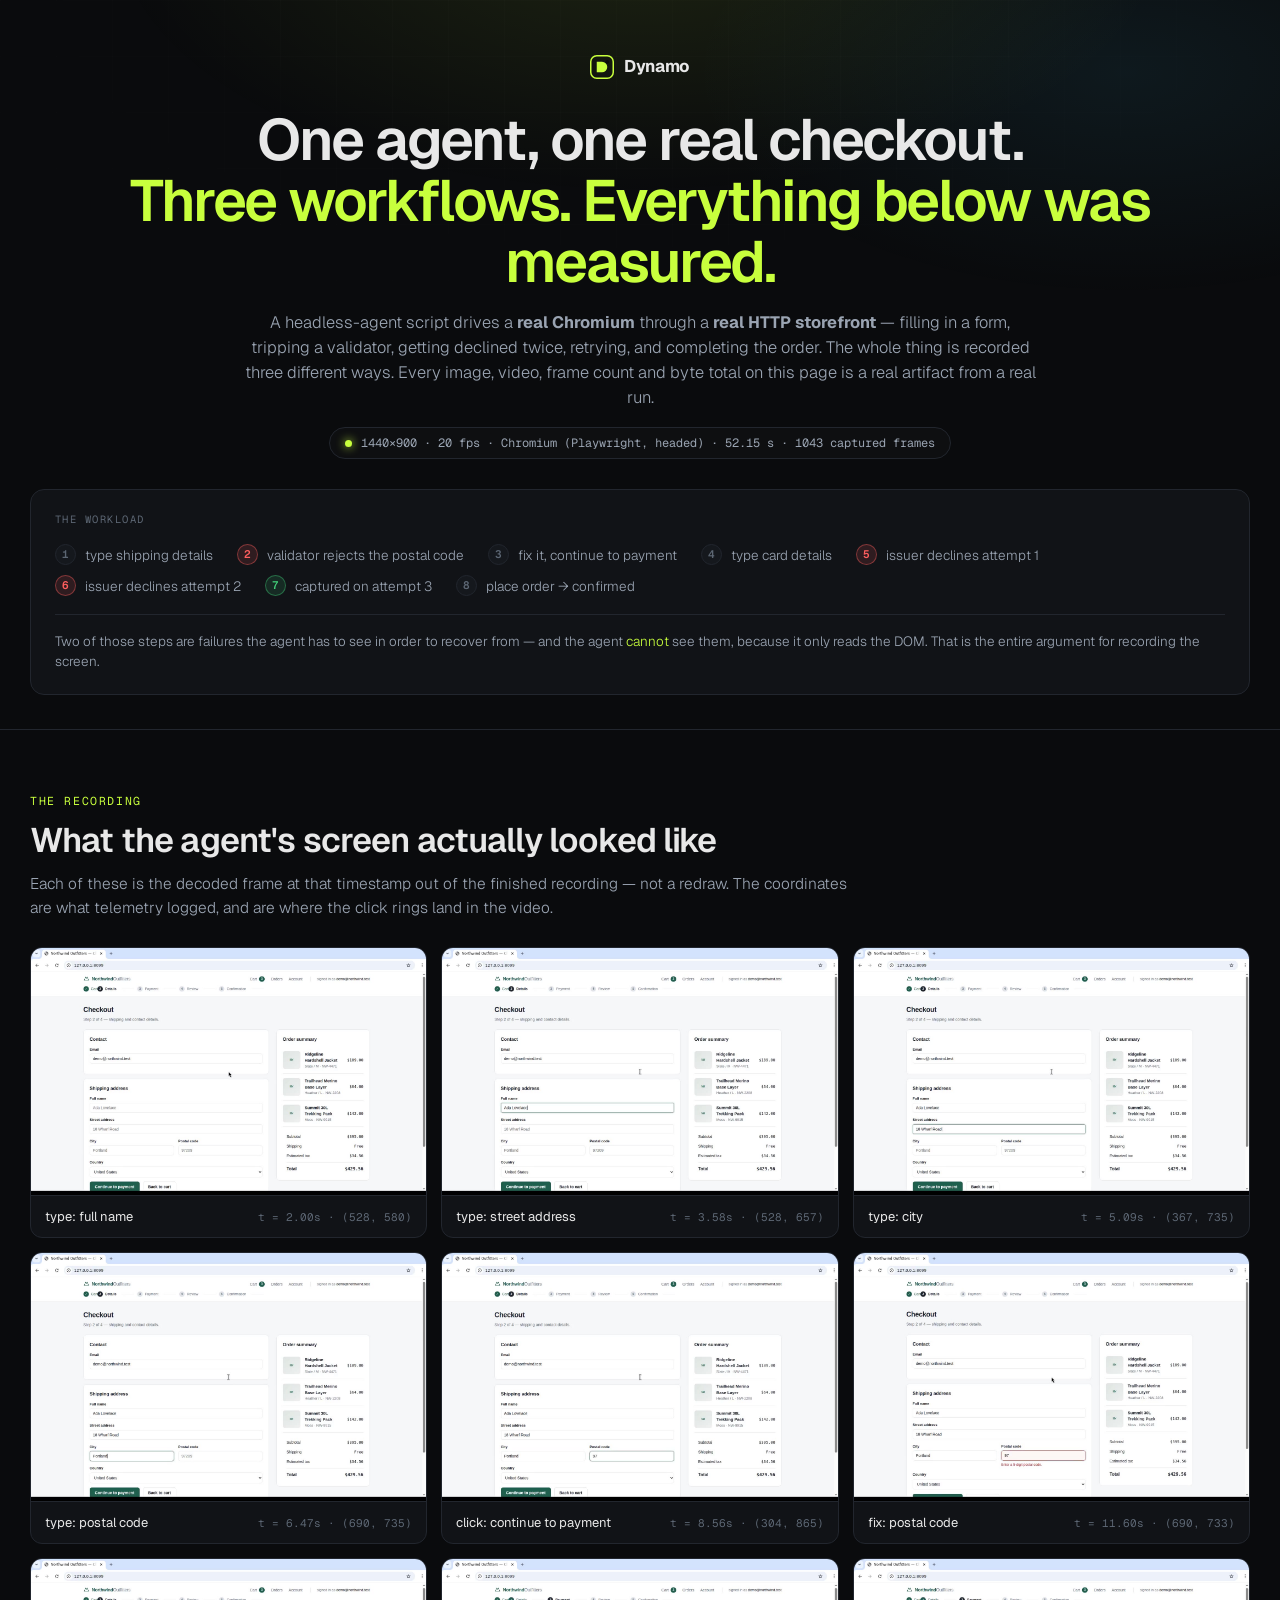
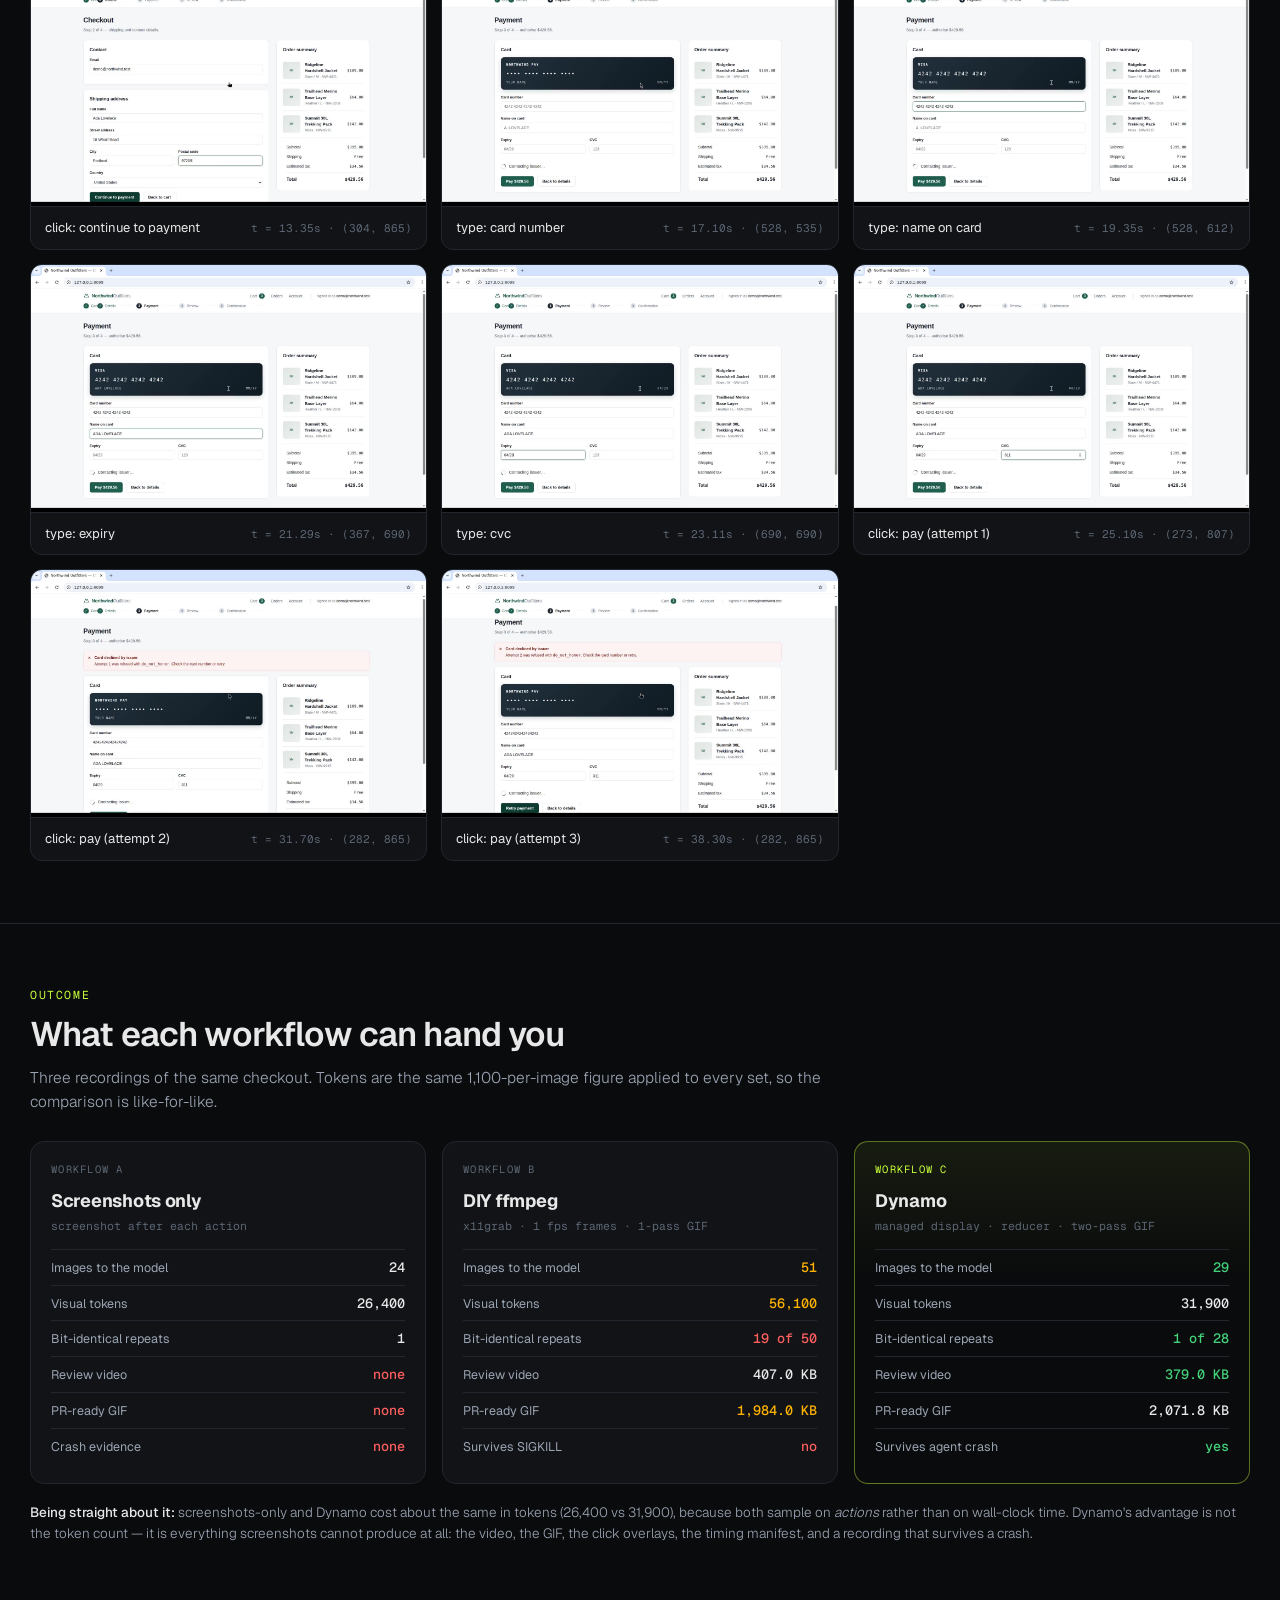
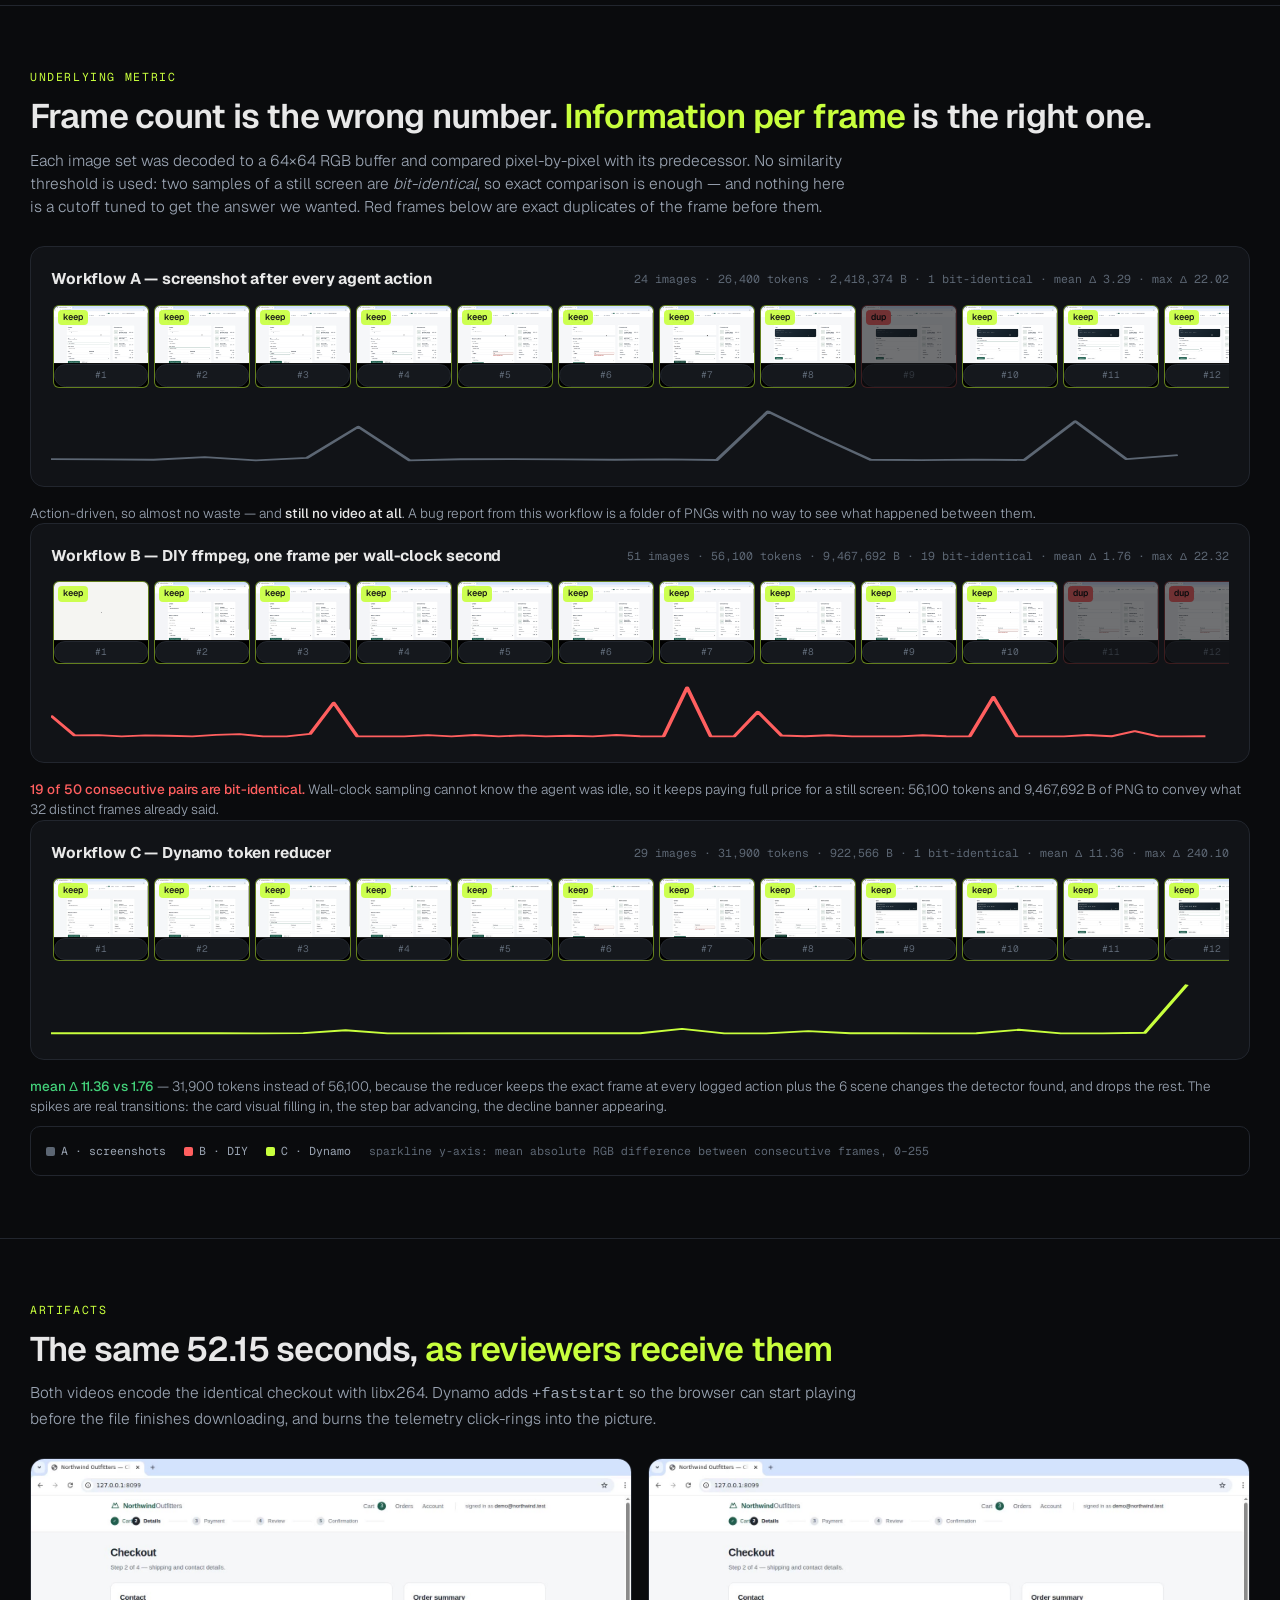
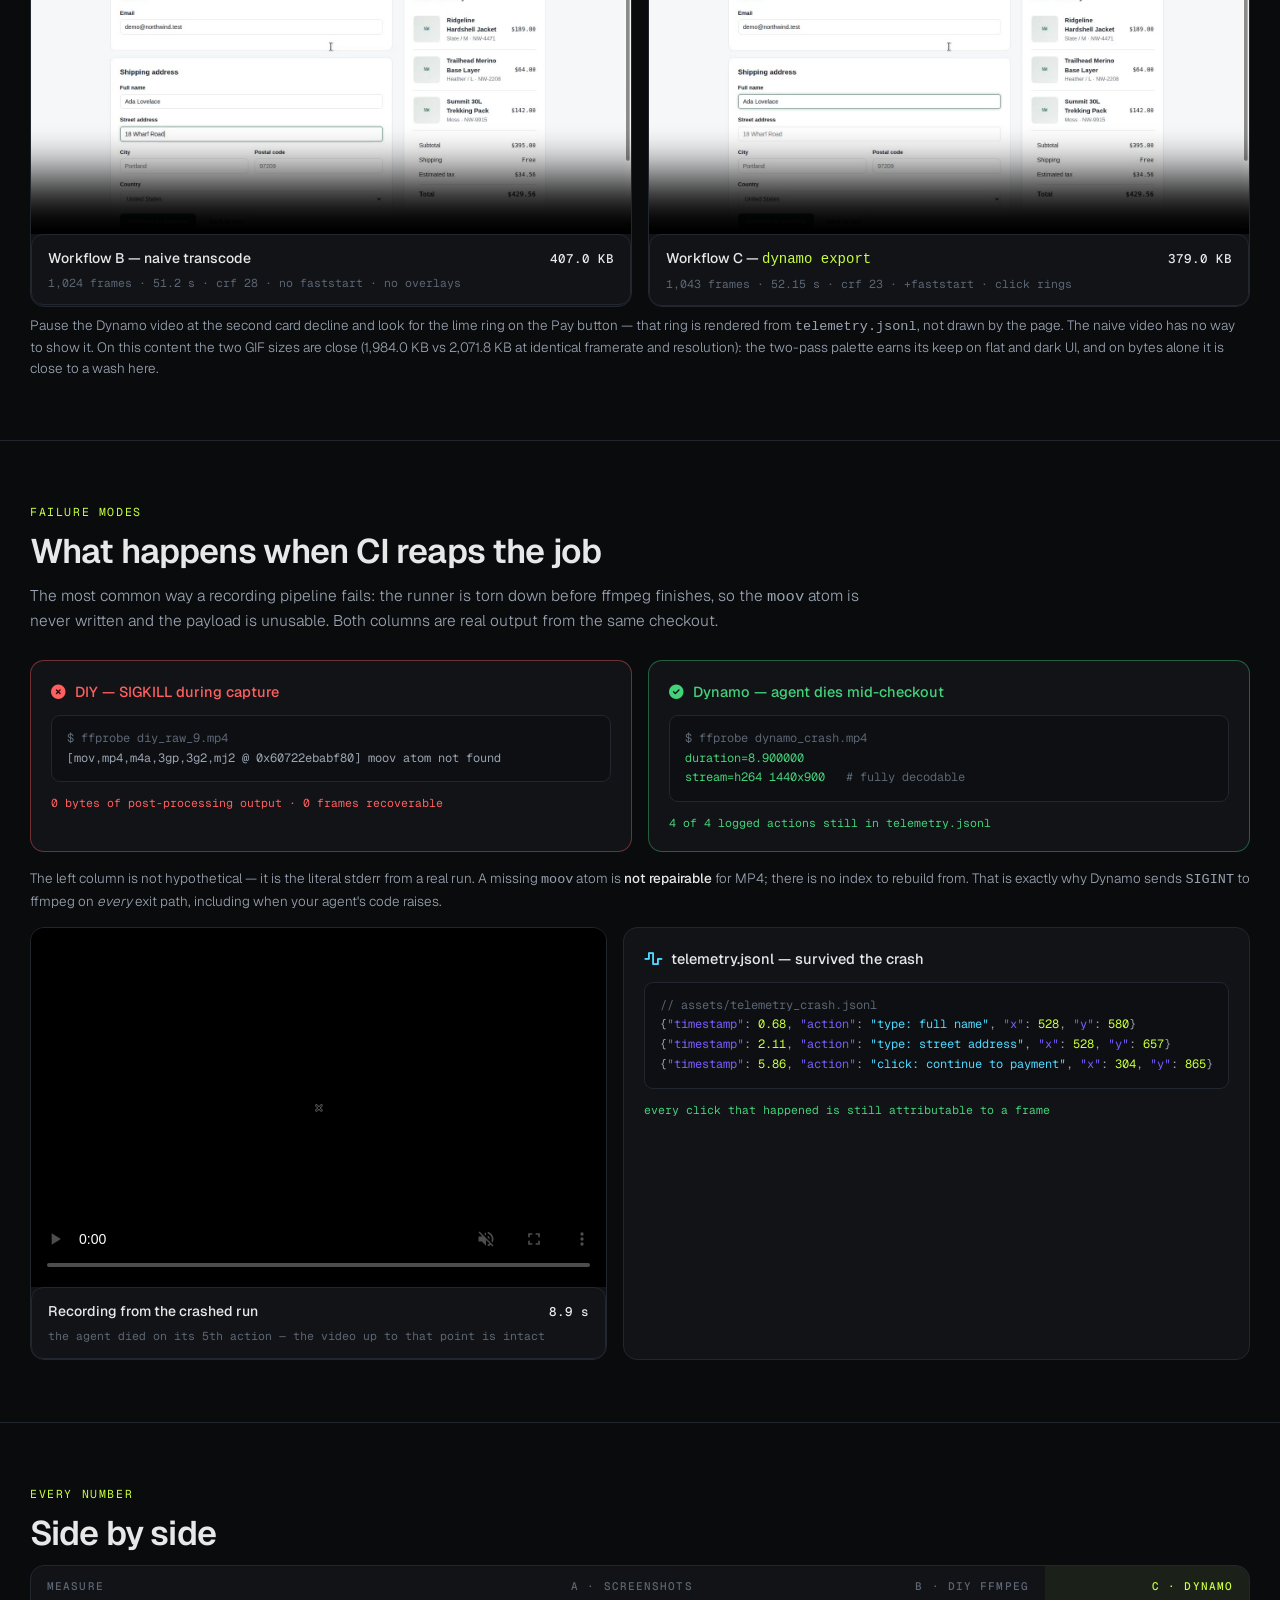
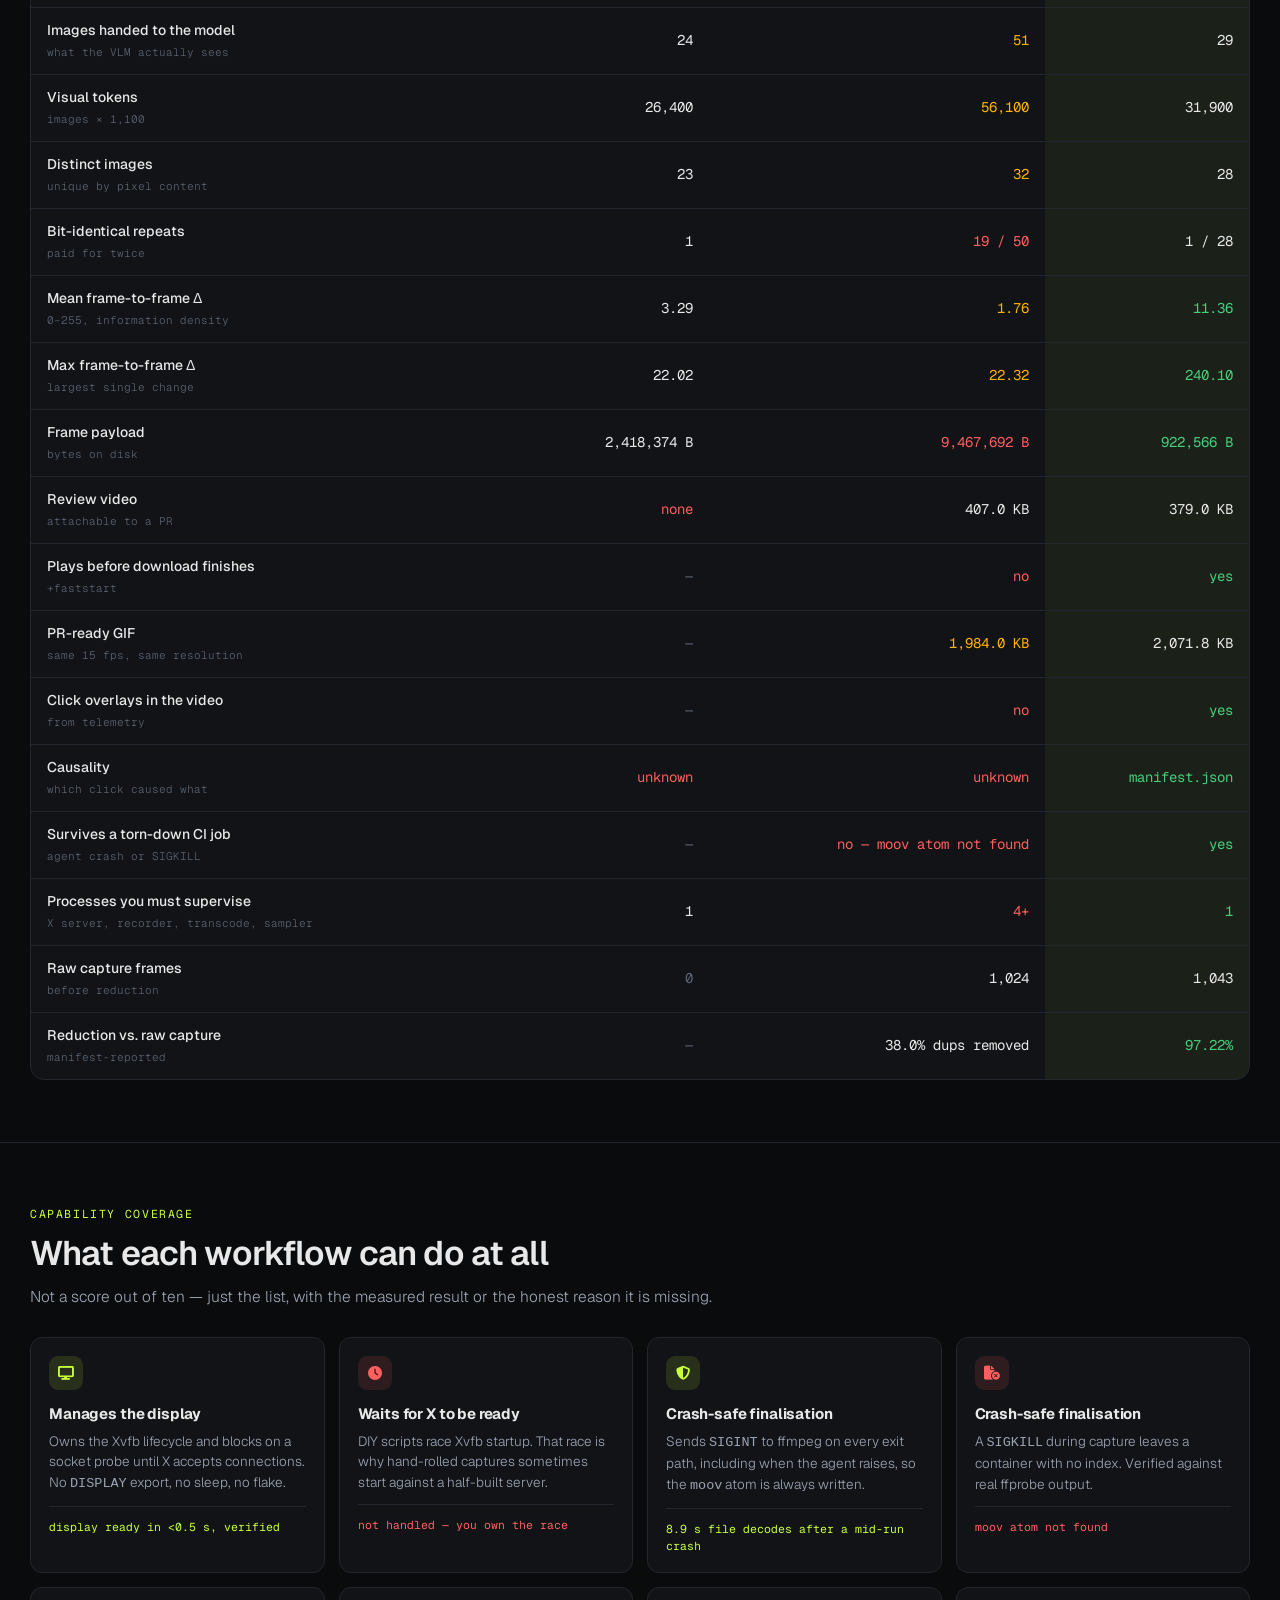
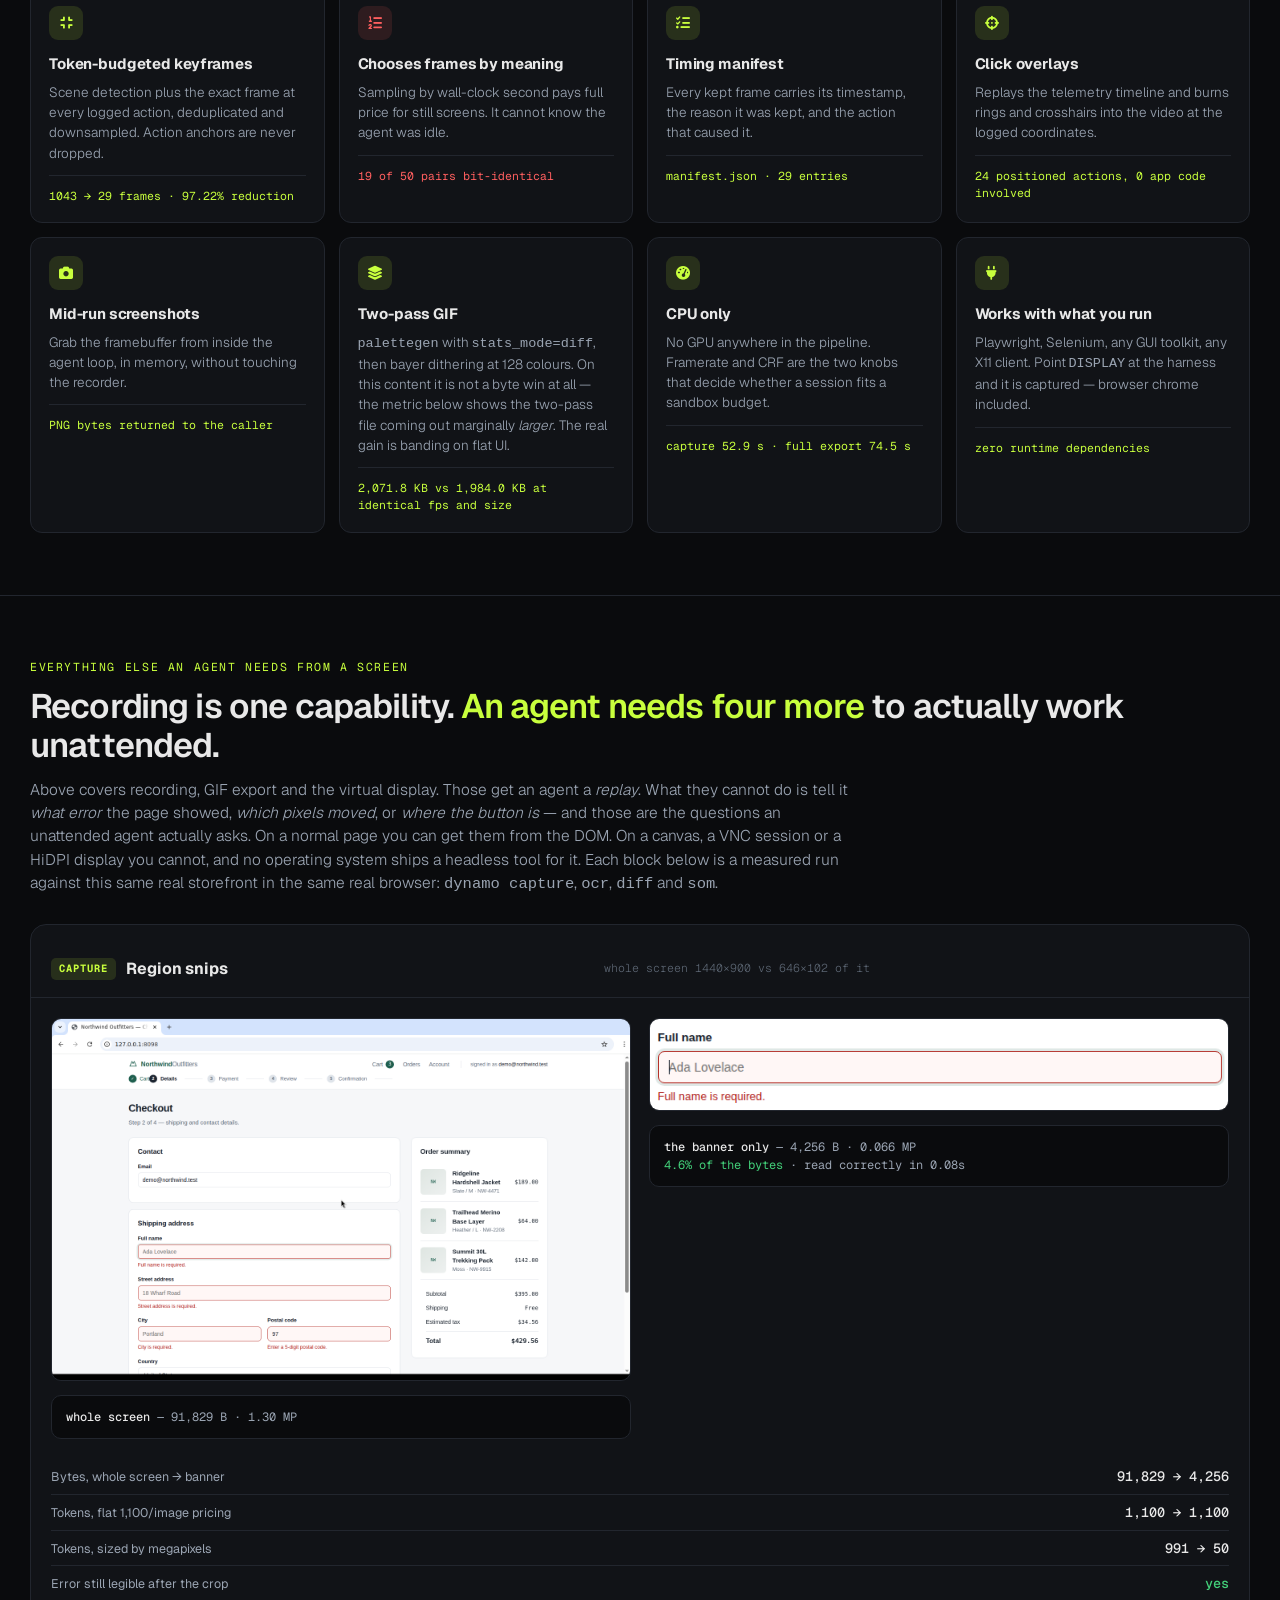
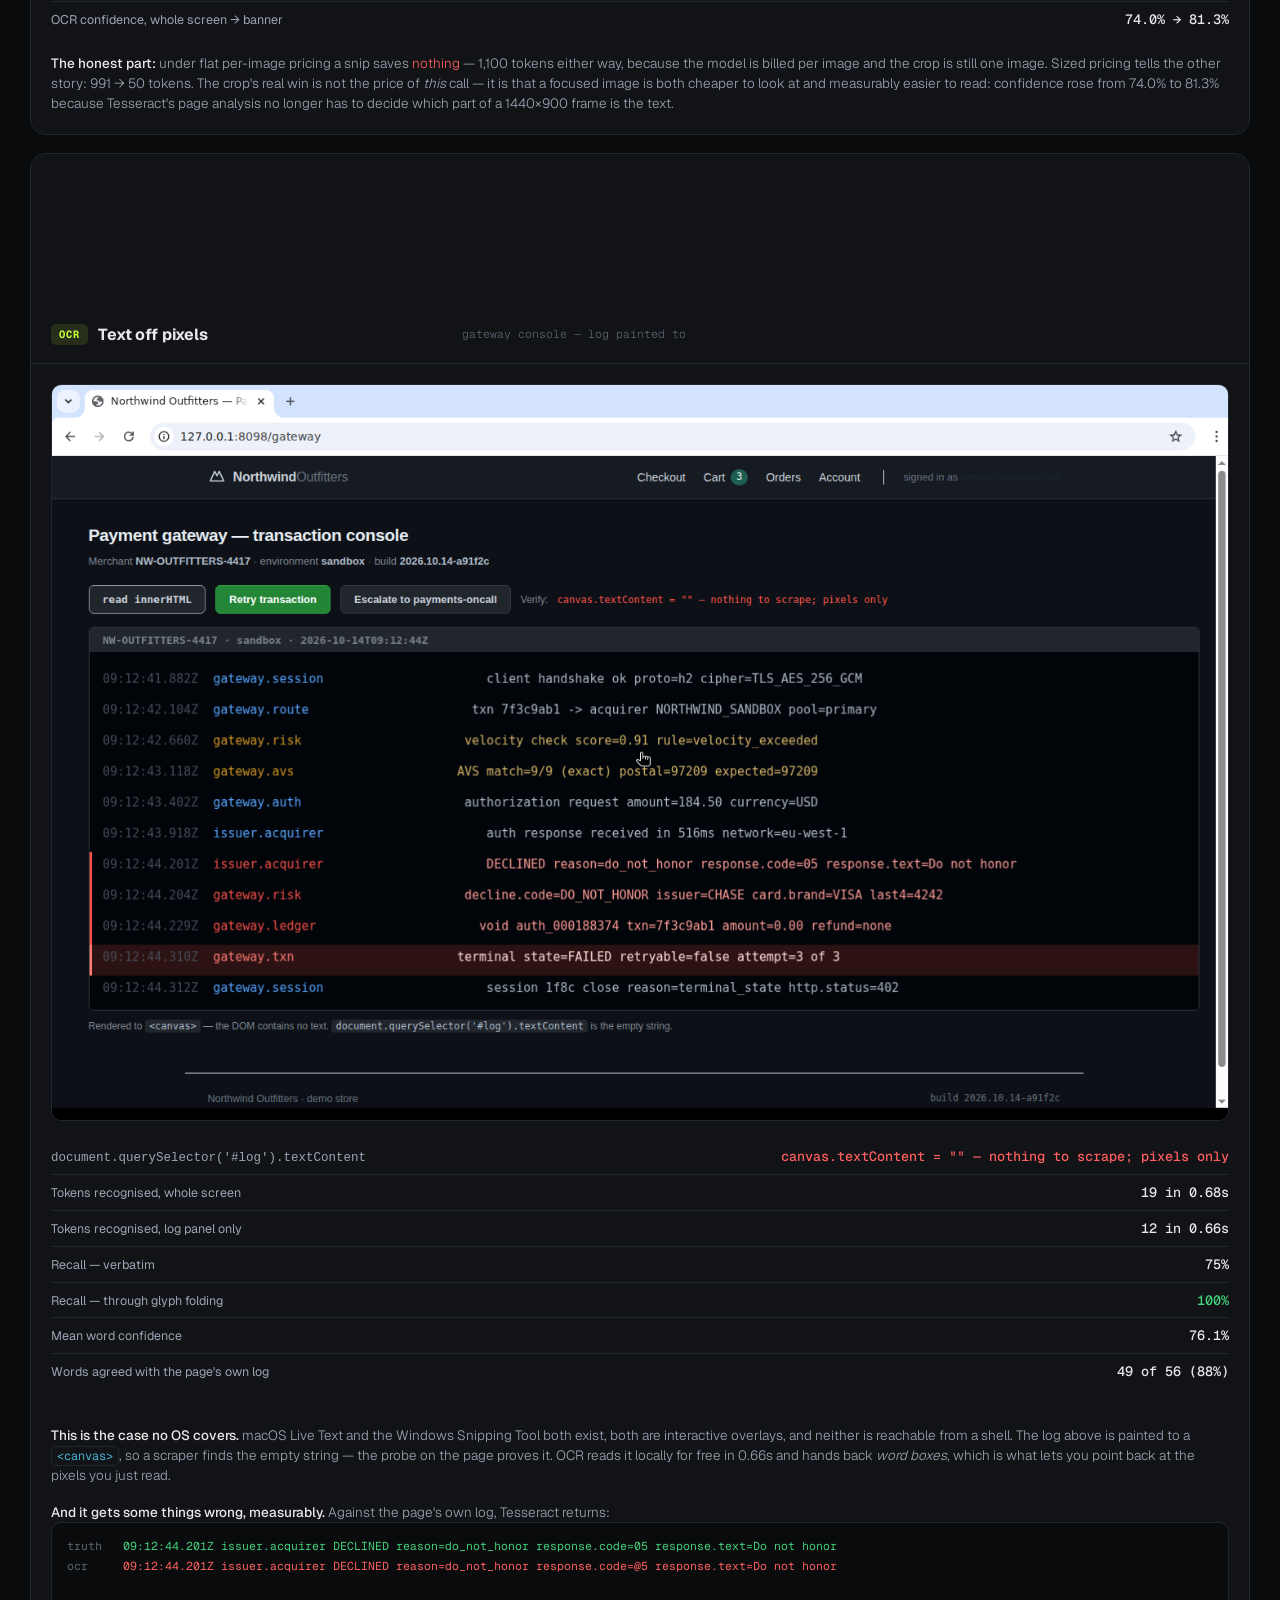
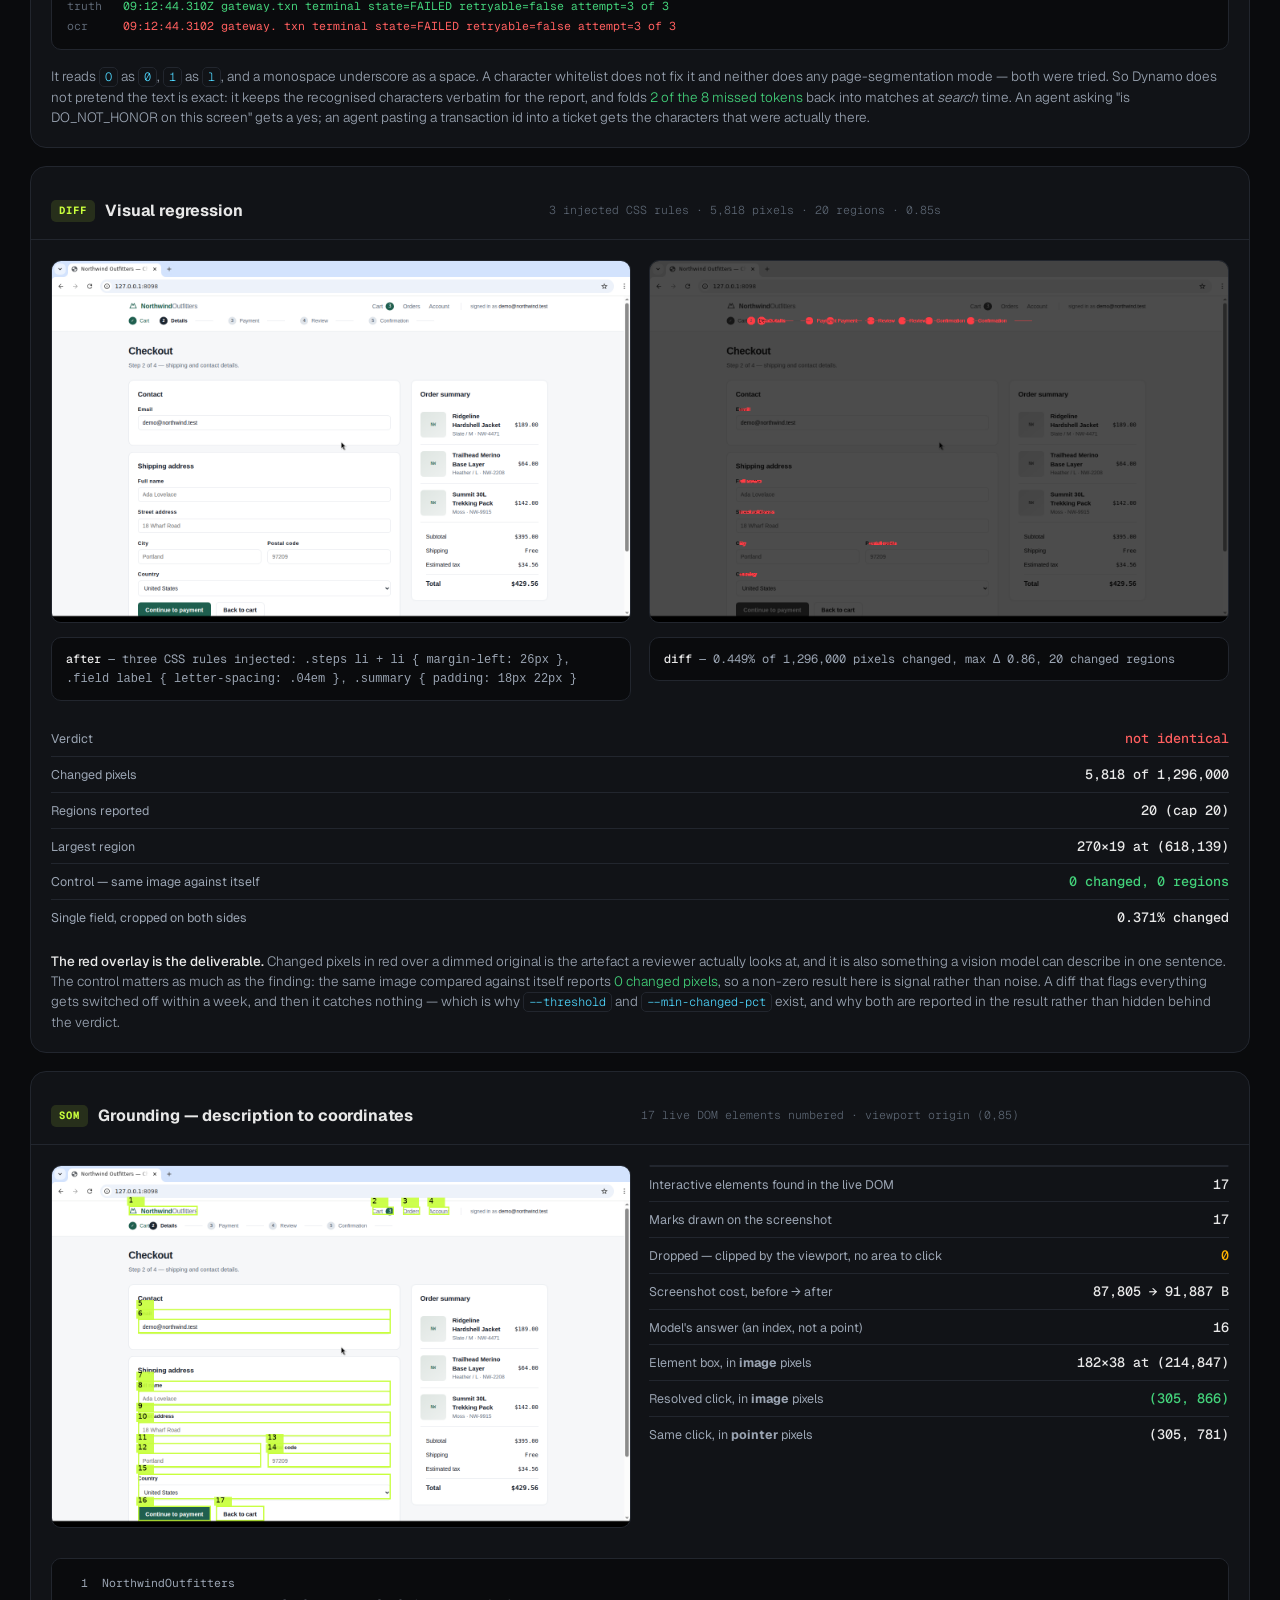
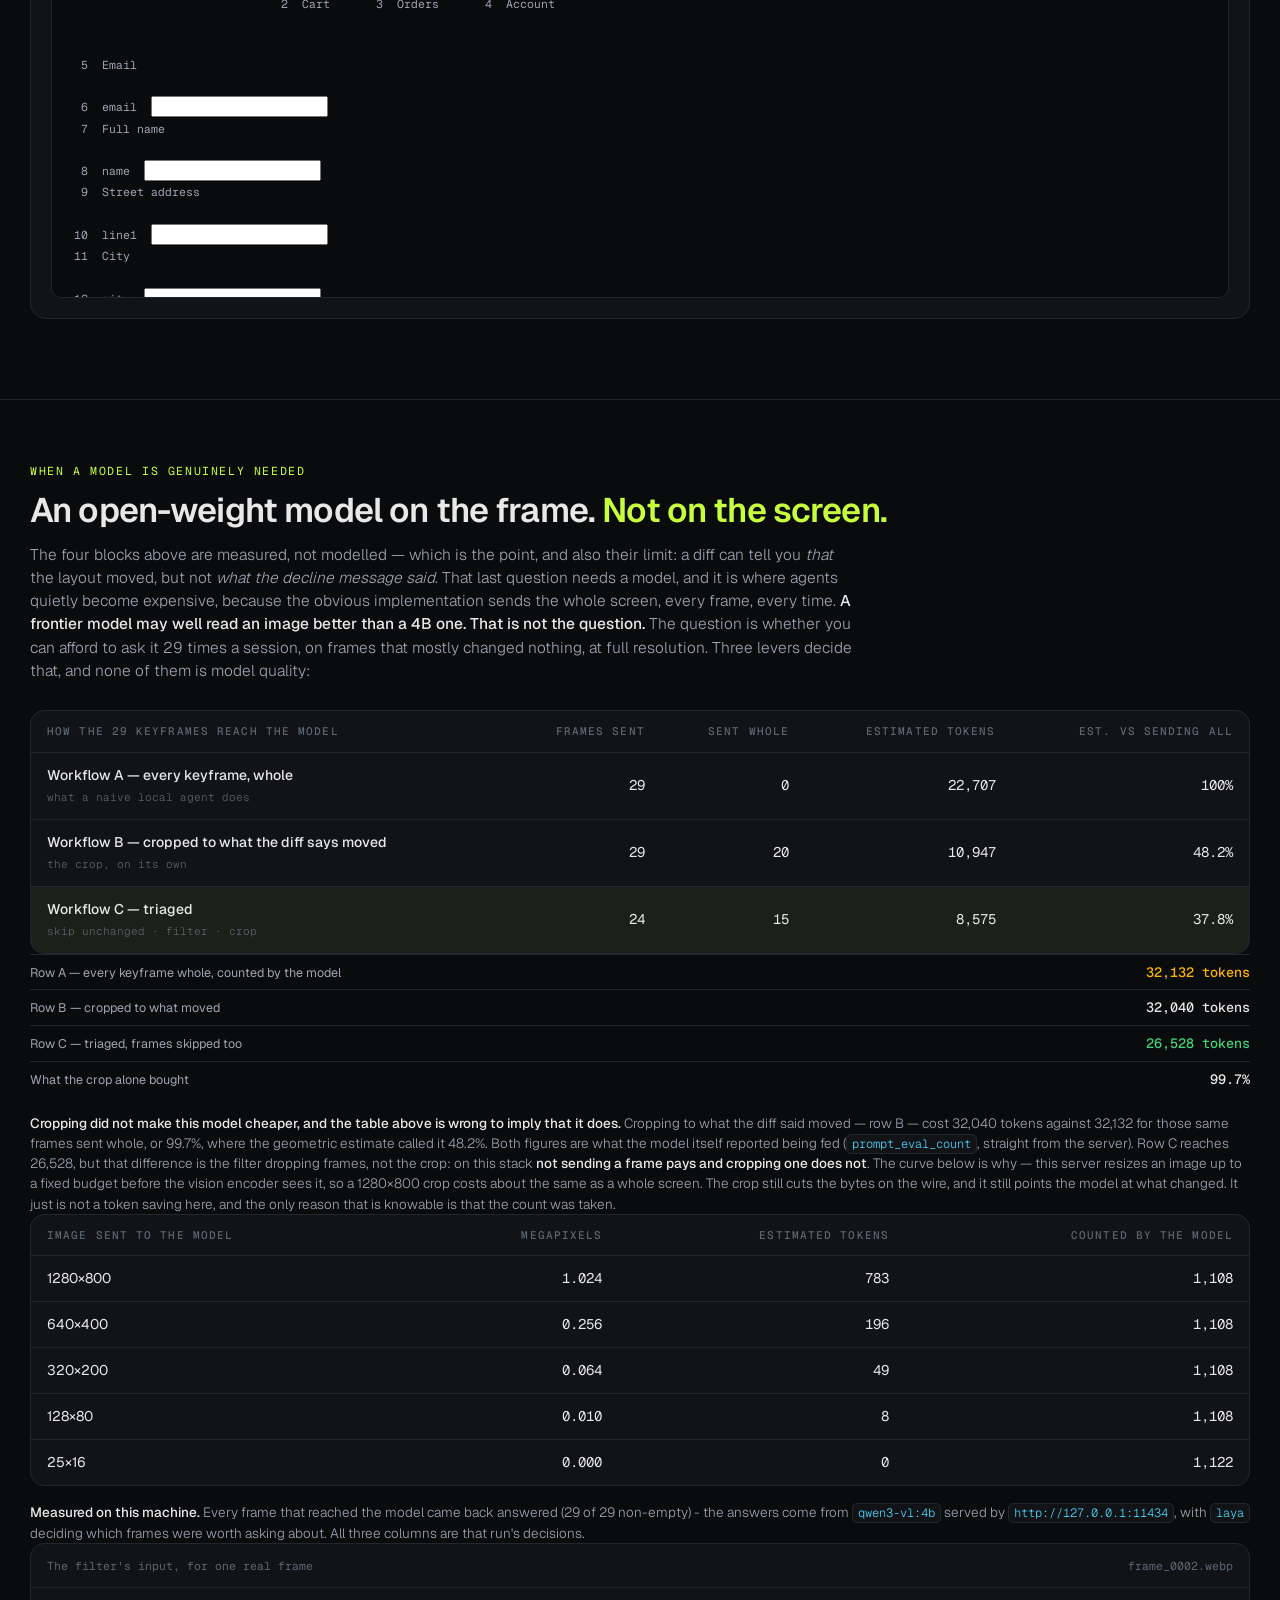
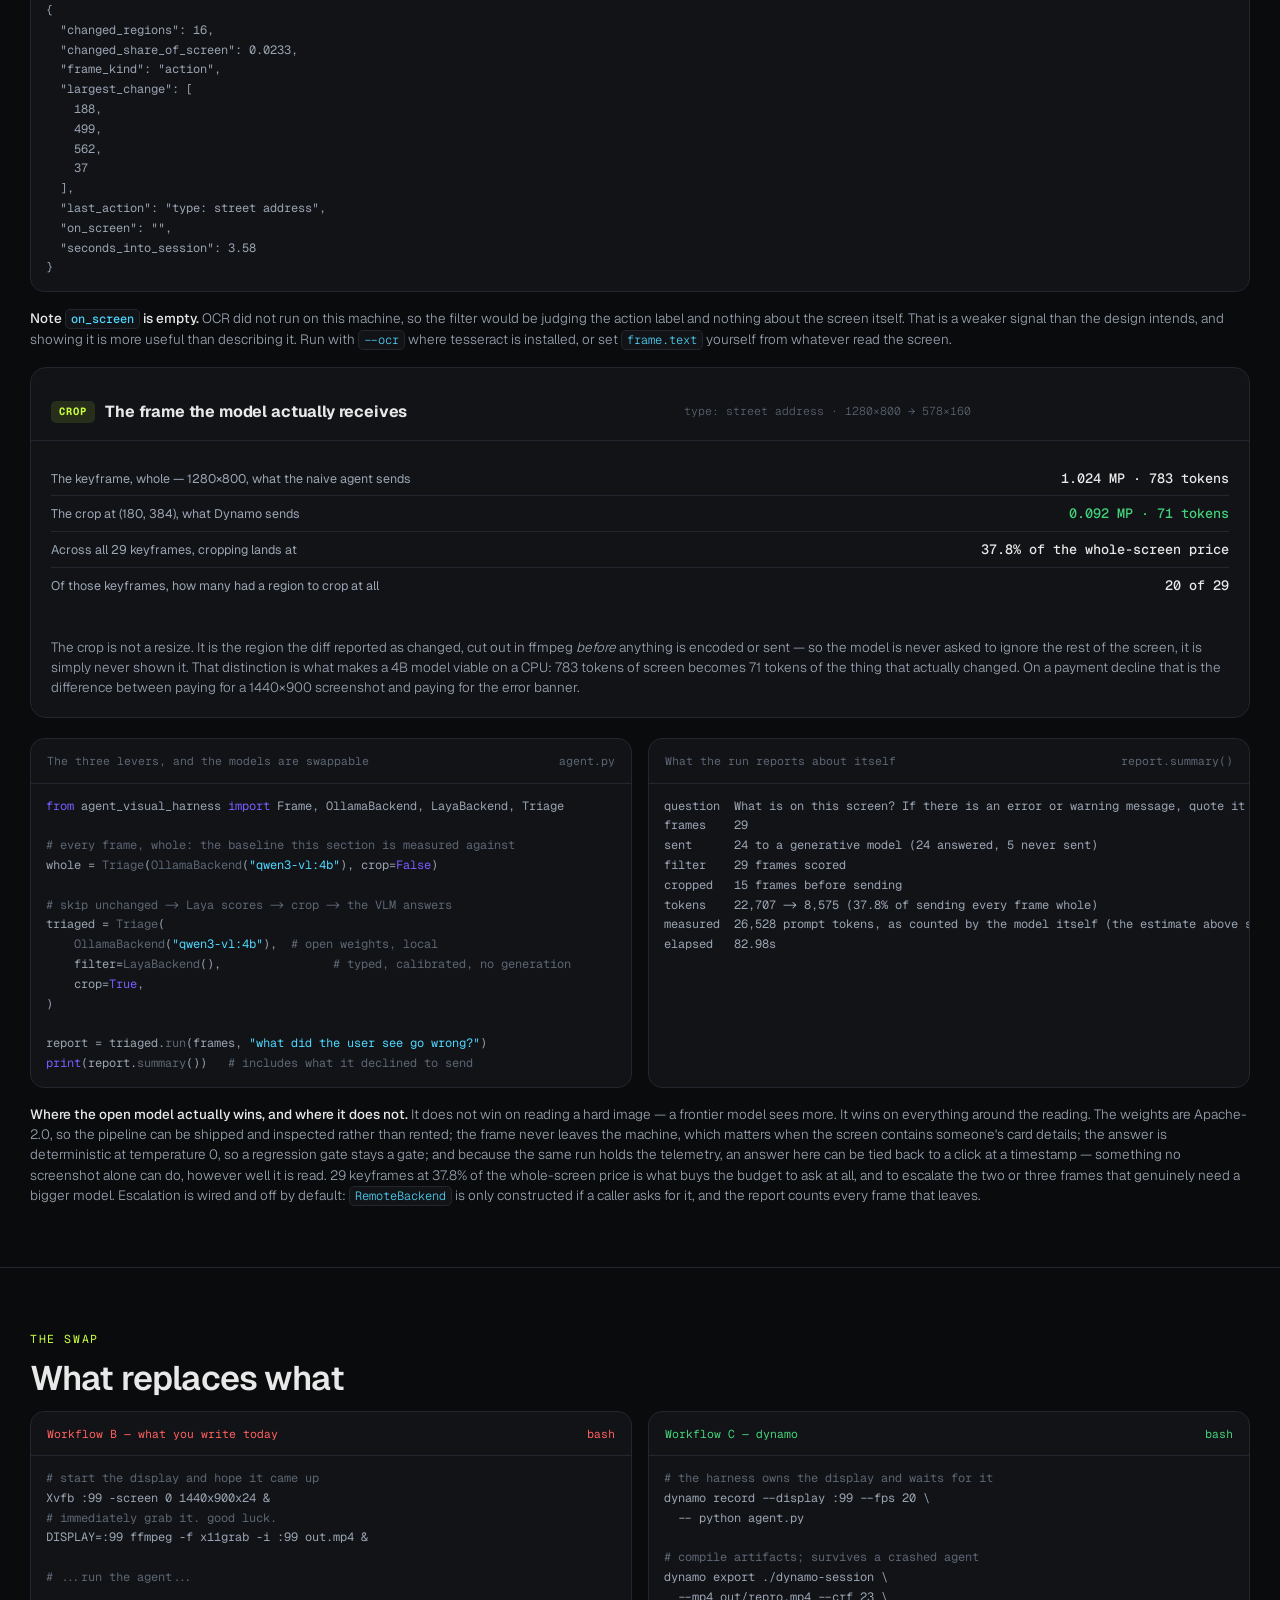
==== commit 102c63a1: "Stop claiming a byte win the measurement no longer shows The capability tile still said the two-pass" ====
--- a/demo/index.html
+++ b/demo/index.html
@@ -524,7 +524,7 @@
         <div class="metric">PNG bytes returned to the caller</div></div>
       <div class="cap"><div class="ic"><i class="fa-solid fa-layer-group"></i></div>
         <h4>Two-pass GIF</h4>
-        <p><code>palettegen</code> with <code>stats_mode=diff</code>, then bayer dithering at 128 colours. On this content the byte win is modest — the real gain is banding on flat UI.</p>
+        <p><code>palettegen</code> with <code>stats_mode=diff</code>, then bayer dithering at 128 colours. On this content it is not a byte win at all — the metric below shows the two-pass file coming out marginally <em>larger</em>. The real gain is banding on flat UI.</p>
         <div class="metric">2,071.8 KB vs 1,984.0 KB at identical fps and size</div></div>
       <div class="cap"><div class="ic"><i class="fa-solid fa-gauge-high"></i></div>
         <h4>CPU only</h4>
